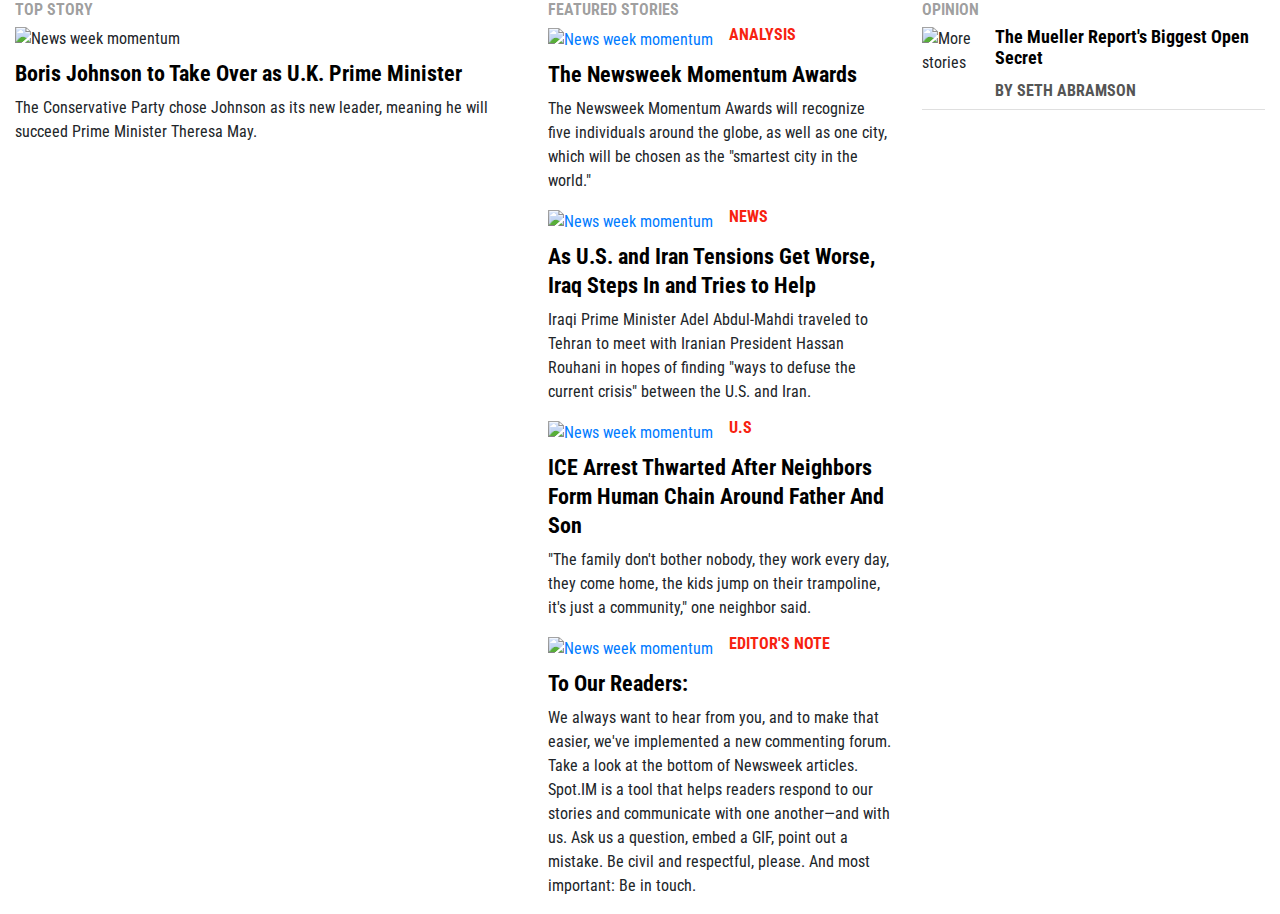
==== index.html @ 61f43cdb "Add featured story styling" ====
<!DOCTYPE html>
<html lang="en">

  <head>
    <meta charset="UTF-8">
    <meta name="viewport" content="width=device-width, initial-scale=1.0">
    <meta http-equiv="X-UA-Compatible" content="ie=edge">
    <link rel="stylesheet" href="https://stackpath.bootstrapcdn.com/bootstrap/4.3.1/css/bootstrap.min.css"
      integrity="sha384-ggOyR0iXCbMQv3Xipma34MD+dH/1fQ784/j6cY/iJTQUOhcWr7x9JvoRxT2MZw1T" crossorigin="anonymous">
    <link rel="stylesheet" href="https://use.fontawesome.com/releases/v5.9.0/css/all.css"
      integrity="sha384-i1LQnF23gykqWXg6jxC2ZbCbUMxyw5gLZY6UiUS98LYV5unm8GWmfkIS6jqJfb4E" crossorigin="anonymous" />
    <link href="https://fonts.googleapis.com/css?family=Roboto+Condensed:300,400,700&display=swap" rel="stylesheet">
    <link rel="stylesheet" href="assets/css/style.css">
    <title>Newsweek - News, Analysis, program</title>
  </head>

  <body>
    <!-- NAVIGATION -->
    <!-- MAIN SECTION -->
    <main class="container-fluid">
      <!-- ARTICLES SECTION -->

      <div class="row">

        <!-- FEATURED STORY -->
        <div class="col-12 col-md-5 col-lg order-1">

          <h5 class="h6 make-uppercase font-weight-bold">Featured Stories</h5>

          <div class="card border-0 my-2">
            <a class="overlay-relative" href="#"><img
                src="https://d.newsweek.com/en/full/1511786/newsweek-momentum-awards-2019.png?w=767&h=512&q=90&f=45bc5e299016e2eb7ecdeb46b05db197"
                class="card-img-top rounded-0" alt="News week momentum">
              <span class="overlay-text">ANALYSIS</span></a>
            <div class="card-body p-0 my-2">
              <h3 class="card-title mb-2"><a href="#">The Newsweek Momentum Awards</a></h3>
              <p class="card-text card-text-custom">The Newsweek Momentum Awards will recognize five individuals
                around
                the globe, as
                well as one city, which will be chosen as the "smartest city in the world."</p>
            </div>
          </div>

          <div class="card border-0 my-2">
            <a class="overlay-relative" href="#"><img
                src="https://d.newsweek.com/en/full/1514085/carrie-lam-hong-kong-china-taiwan.jpg?w=767&h=512&q=90&f=3a4124af370252948785bbf7e90e0009"
                class="card-img-top rounded-0" alt="News week momentum">
              <span class="overlay-text">NEWS</span></a>
            <div class="card-body p-0 my-2">
              <h3 class="card-title mb-2"><a href="#">As U.S. and Iran Tensions Get Worse, Iraq Steps In and Tries
                  to
                  Help</a></h3>
              <p class="card-text card-text-custom">Iraqi Prime Minister Adel Abdul-Mahdi traveled to Tehran to meet
                with Iranian
                President Hassan Rouhani in hopes of finding "ways to defuse the current crisis" between the U.S.
                and
                Iran.</p>
            </div>
          </div>

          <div class="card border-0 my-2">
            <a class="overlay-relative" href="#"><img
                src="https://d.newsweek.com/en/full/1514058/ice.jpg?w=767&h=512&q=90&f=9731f2a81ea8b26ccc6675bc48ab876c"
                class="card-img-top rounded-0" alt="News week momentum">
              <span class="overlay-text">U.S</span></a>
            <div class="card-body p-0 my-2">
              <h3 class="card-title mb-2"><a href="#">ICE Arrest Thwarted After Neighbors Form Human Chain Around
                  Father And Son</a></h3>
              <p class="card-text card-text-custom">"The family don't bother nobody, they work every day, they come
                home, the kids jump
                on their trampoline, it's just a community," one neighbor said.</p>
            </div>
          </div>

          <div class="card border-0 my-2">
            <a class="overlay-relative" href="#"><img
                src="https://d.newsweek.com/en/full/1511669/spot-im-logo.png?w=767&h=512&q=90&f=b62155420f668b2e7d357abadb61a7be"
                class="card-img-top rounded-0" alt="News week momentum">
              <span class="overlay-text">EDITOR'S NOTE</span></a>
            <div class="card-body p-0 my-2">
              <h3 class="card-title mb-2"><a href="#">To Our Readers:</a></h3>
              <p class="card-text card-text-custom">We always want to hear from you, and to make that easier, we've
                implemented a new
                commenting forum. Take a look at the bottom of Newsweek articles. Spot.IM is a tool that helps
                readers respond to our stories and communicate with one another—and with us. Ask us a question,
                embed a GIF, point out a mistake. Be civil and respectful, please. And most important: Be in touch.
              </p>
            </div>
          </div>
        </div>

        <!-- TOP STORY -->
        <div class="col-12 col-md-7 col-lg-5 order-0">

          <h5 class="h6 make-uppercase font-weight-bold">Top Story</h5>

          <div class="card border-0 my-2">
            <img
              src="https://d.newsweek.com/en/full/1514068/boris-johnson-uk-pm-trump-friend.jpg?w=591&h=364&q=90&f=69544f385c921eec7352869920158999"
              class="card-img-top rounded-0" alt="News week momentum">
            <div class="card-body p-0 my-2">
              <h3 class="card-title mb-2 mb-2"><a href="#">Boris Johnson to Take Over as U.K. Prime Minister</a>
              </h3>
              <p class="card-text card-text-custom">The Conservative Party chose Johnson as its new leader, meaning
                he
                will succeed Prime
                Minister Theresa May.</p>
            </div>
          </div>
        </div>

        <!-- OPINION -->
        <div class="col-12 col-lg order-2">

          <section>

            <h5 class="h6 make-uppercase font-weight-bold">Opinion</h5>

            <div class="card border-left-0 border-right-0 border-top-0 rounded-0 pb-2 mb-2">
              <div class="row no-gutters">
                <div class="col-2">
                  <img
                    src="https://d.newsweek.com/en/full/109962/seth-abramson.png?w=63&h=63&f=8fd3c628b9cf33a25661461bc671603e"
                    class="card-img rounded-0" alt="More stories">
                </div>
                <div class="col-10">
                  <div class="card-body p-0 pl-sm-3">
                    <h4 class="card-title"><a class="card-link-custom" href="#">
                        The Mueller Report's Biggest Open Secret</a></h4>
                    <p class="card-text card-text-custom-bold">BY SETH ABRAMSON</p>
                  </div>
                </div>
              </div>
            </div>

          </section>

        </div>

      </div>

      <!-- MAGAZINE SECTION -->
      <!-- TODO: -->

      <!-- EDITORS SECTION -->
      <!-- <section class="px-lg-3">

        <div class="container-header pt-3">
          <span class="nw-icon"></span>
          <h2 class="h5 text-center font-weight-bold">EDITOR'S PICK</h2>
        </div>
        <hr>
        <div class="row">

          <div class="col-12 col-md-6 col-lg-3 card border-0 rounded-0 my-2">
            <a class="overlay-relative" href="#"><img
                src="https://d.newsweek.com/en/full/1512958/boris-johnson-new-york-city-us-citizen.jpg?w=767&h=512&f=61c45beb8ba2afb72253f2a95fa5696b"
                class="card-img-top rounded-0" alt="News week momentum">
              <span class="overlay-text">WORLD</span></a>
            <div class="card-body p-0 my-2">
              <h3 class="card-title mb-2"><a href="#">Britain's New Prime Minister Was a U.S. Citizen for Half a
                  Century</a></h3>
              <p class="text-muted">Boris Johnson, the Conservative Party leader and new U.K. prime minister,
                renounced his American citizenship after a dispute with the IRS.</p>
            </div>
          </div>

          <div class="col-12 col-md-6 col-lg-3 card border-0 rounded-0 my-2">
            <a class="overlay-relative" href="#"><img
                src="https://d.newsweek.com/en/full/1514114/barack-obama-joe-biden-2020-endorsement.jpg?w=767&h=512&f=723699ffc95218486b576df95f30b804"
                class="card-img-top rounded-0" alt="News week momentum">
              <span class="overlay-text">U.S</span></a>
            <div class="card-body p-0 my-2">
              <h3 class="card-title mb-2"><a href="#">Biden on Obama's Silence in 2020 Race: 'I Want to Win This Fair
                  and Square'</a></h3>
              <p class="text-muted">"I would rather him not get engaged," former Vice President Joe Biden told The New
                York Times.</p>
            </div>
          </div>

          <div class="col-12 col-md-6 col-lg-3 card border-0 rounded-0 my-2">
            <a class="overlay-relative" href="#"><img
                src="https://d.newsweek.com/en/full/1514055/us-cuba-embassy.jpg?w=767&h=512&f=ad326a2e75547a00d5f3e3b0c7ff766e"
                class=" card-img-top rounded-0" alt="News week momentum">
              <span class="overlay-text">HEALTH</span></a>
            <div class="card-body p-0 my-2">
              <h3 class="card-title mb-2"><a href="#">Alleged Cuba Audio Attack: Exposed U.S. Staff Had Brain Matter
                  Alterations, Study Finds</a></h3>
              <p class="text-muted">"These findings may represent something not seen before," one of the study's authors
                said in a statement.</p>
            </div>
          </div>

          <div class="col-12 col-md-6 col-lg-3 card border-0 rounded-0 my-2">
            <a class="overlay-relative" href="#"><img
                src="https://d.newsweek.com/en/full/1513874/special-counsel-robert-mueller-russia-press-conference.jpg?w=767&h=512&f=71830276cb6f01a71c0912e30f2f2e08"
                class="card-img-top rounded-0" alt="News week momentum">
              <span class="overlay-text">U.S</span></a>
            <div class="card-body p-0 my-2">
              <h3 class="card-title mb-2"><a href="#">'I Can't Emote': Archives Hint at Robert Mueller's Testimony This
                  Week</a></h3>
              <p class="text-muted">Robert Mueller will testify in back-to-back hearings on Wednesday about his two-year
                investigation into Russian interference in the 2016 election.</p>
            </div>
          </div>


        </div>

        <div class="row">

          <div class="col-12 col-md-6 col-lg-3 card border-0 rounded-0 my-2">
            <a class="overlay-relative" href="#"><img
                src="https://d.newsweek.com/en/full/338271/06-05-green-09.jpg?w=767&h=512&f=793ec33de309e5a20d341f80fe93b1e8"
                class="card-img-top rounded-0" alt="News week momentum">
              <span class="overlay-text">BUSINESS</span></a>
            <div class="card-body p-0 my-2">
              <h3 class="card-title mb-2"><a href="#">Nearly Half of Fortune 500 Companies Founded by Immigrant
                  Families: Study</a></h3>
              <p class="text-muted">A recent American economy study found that immigrants and the children of immigrants
                founded 45 percent of U.S. Fortune 500 companies, amassing $6.1 trillion in annual revenue last year.
              </p>
            </div>
          </div>

          <div class="col-12 col-md-6 col-lg-3 card border-0 rounded-0 my-2">
            <a class="overlay-relative" href="#"><img
                src="https://d.newsweek.com/en/full/1513995/alexandria-ocasio-cortez.jpg?w=767&h=512&f=aff512e49ea6fd0b89066d8bbfcc2f3b"
                class="card-img-top rounded-0" alt="News week momentum">
              <span class="overlay-text">POLITICS</span></a>
            <div class="card-body p-0 my-2">
              <h3 class="card-title mb-2"><a href="#">Police Officer Fired After Suggesting Ocasio-Cortez Should Be Shot
                </a></h3>
              <p class="text-muted">The Gretna Police Department on Monday announced that Charlie Rispoli and another
                officer, Angelo Varisco, who "liked" Rispoli's post, have both been fired.</p>
            </div>
          </div>

          <div class="col-12 col-md-6 col-lg-3 card border-0 rounded-0 my-2">
            <a class="overlay-relative" href="#"><img
                src="https://d.newsweek.com/en/full/1514020/donald-trump.jpg?w=767&h=512&f=b5b934dc1a9c3714d7dd8458f1ea8c7b"
                class=" card-img-top rounded-0" alt="News week momentum">
              <span class="overlay-text">POLITICS</span></a>
            <div class="card-body p-0 my-2">
              <h3 class="card-title mb-2"><a href="#">Nearly Three-Quarters of White Evangelicals Approve of Donald
                  Trump</a></h3>
              <p class="text-muted">The latest NPR/PBS NewsHour/Marist poll found that 73 percent of white evangelical
                Christians approve of the job Trump is doing as president, while only 23 percent disapprove.</p>
            </div>
          </div>

          <div class="col-12 col-md-6 col-lg-3 card border-0 rounded-0 my-2">
            <a class="overlay-relative" href="#"><img
                src="https://d.newsweek.com/en/full/1513452/9mm-pistol-fun-firearm-muzzle-stock.jpg?w=767&h=512&f=557619c7a6f067cf3aa92caae81ac833"
                class="card-img-top rounded-0" alt="News week momentum">
              <span class="overlay-text">TECH & SCIENCE</span></a>
            <div class="card-body p-0 my-2">
              <h3 class="card-title mb-2"><a href="#">States With More Gun Owners Have More Murders in the Home
                </a></h3>
              <p class="text-muted">More needs to be done to protect those at risk of domestic violence, a co-author of
                the study told Newsweek.</p>
            </div>
          </div>

        </div>

      </section> -->

      <!-- FEATURED SLIDESHOWS -->
      <!-- <section class="px-lg-3">

        <div class="container-header pt-3">
          <span class="nw-icon"></span>
          <h2 class="h5 text-center font-weight-bold">FEATURED SLIDESHOWS</h2>
        </div>
        <hr>
        <div class="row">

          <div class="col-12 col-md-4 card border-0 rounded-0 my-2">
            <a class="overlay-relative" href="#"><img
                src="https://d.newsweek.com/en/full/1514149/pierre-cardin.jpg?w=767&h=512&f=ed163fb3b3cd8f0950f44641678c935d"
                class="card-img-top rounded-0" alt="News week momentum">
              <span class="overlay-text--icon"></span></a>
            <div class="card-body p-0 my-2">
              <h3 class="card-title mb-2"><a href="#">Avant Garde King Pierre Cardin Takes Brooklyn by Storm</a></h3>
            </div>
          </div>

          <div class="col-12 col-md-4 card border-0 rounded-0 my-2">
            <a class="overlay-relative" href="#"><img
                src="https://d.newsweek.com/en/full/1511473/oscar-11.jpg?w=767&h=512&f=6ae891ac8c25390ea775acf83608e8c6"
                class="card-img-top rounded-0" alt="News week momentum">
              <span class="overlay-text--icon"></span></a>
            <div class="card-body p-0 my-2">
              <h3 class="card-title mb-2"><a href="#">The Revamped Oscar de la Renta Is All the Rage</a></h3>
            </div>
          </div>

          <div class="col-12 col-md-4 card border-0 rounded-0 my-2">
            <a class="overlay-relative" href="#"><img
                src="https://d.newsweek.com/en/full/1509498/lions-safari.jpg?w=767&h=512&l=0&t=0&f=55ee6bce8e8106701cf65268463dcab7"
                class="card-img-top rounded-0" alt="News week momentum">
              <span class="overlay-text--icon"></span></a>
            <div class="card-body p-0 my-2">
              <h3 class="card-title mb-2"><a href="#">How to Survive a Walking Safari in Africa</a></h3>
            </div>
          </div>

        </div>

        <div class="row">

          <div class="col-12 col-md-4 card border-0 rounded-0 my-2">
            <a class="overlay-relative" href="#"><img
                src="https://d.newsweek.com/en/full/1508579/papua-new-guinea-diving-5.jpg?w=767&h=512&f=048c5c7e40f6e51f2f47cd309dba9494"
                class="card-img-top rounded-0" alt="News week momentum">
              <span class="overlay-text--icon"></span></a>
            <div class="card-body p-0 my-2">
              <h3 class="card-title mb-2"><a href="#">Under the Sea: A Diving Bucket List</a></h3>
            </div>
          </div>

          <div class="col-12 col-md-4 card border-0 rounded-0 my-2">
            <a class="overlay-relative" href="#"><img
                src="https://d.newsweek.com/en/full/1506562/us-space-rocket-center.jpg?w=767&h=512&f=e1069d896130ae127101a42fa77ab51c"
                class="card-img-top rounded-0" alt="News week momentum">
              <span class="overlay-text--icon"></span></a>
            <div class="card-body p-0 my-2">
              <h3 class="card-title mb-2"><a href="#">One Giant Leap: 5 U.S. Destinations That Helped Put Man on the
                  Moon</a></h3>
            </div>
          </div>

          <div class="col-12 col-md-4 card border-0 rounded-0 my-2">
            <a class="overlay-relative" href="#"><img
                src="https://d.newsweek.com/en/full/1506127/screaming-queens-before-stonewall-comptons-cafeteria-riot.jpg?w=767&h=512&f=763c577329617a790e59aa3c5f430f25"
                class="card-img-top rounded-0" alt="News week momentum">
              <span class="overlay-text--icon"></span></a>
            <div class="card-body p-0 my-2">
              <h3 class="card-title mb-2"><a href="#">10 Queer Rebellions Before Stonewall</a></h3>
            </div>
          </div>

        </div>
        <hr>
      </section> -->

      <!-- SECTION US -->
      <!-- <section class="px-lg-3">
        <h2 class="section-header pt-3 h5 text-left font-weight-bold"><a href="#">U.S</a></h2>

        <div class="row">

          <div class="col-12 col-md-4 card border-0 rounded-0 my-2">
            <a class="overlay-relative" href="#"><img
                src="https://d.newsweek.com/en/full/1514257/bernie-sanders.jpg?w=767&h=512&f=ed6af8fef8df9ff20c748135ea7e20b4"
                class="card-img-top rounded-0" alt="News week momentum">
            </a>
            <div class="card-body p-0 my-2">
              <h3 class="card-title mb-2"><a href="#">Bernie Sanders Says Campaign Staff Now All Making More Than $15
                  Per Hour</a></h3>
            </div>
          </div>

          <div class="col-12 col-md-4 card border-0 rounded-0 my-2">
            <a class="overlay-relative" href="#"><img
                src="https://d.newsweek.com/en/full/1514250/trump-turning-point-usa-speech.jpg?w=767&h=512&f=b734085235a190b1eab7a9f4f91ef5dc"
                class="card-img-top rounded-0" alt="News week momentum">
            </a>
            <div class="card-body p-0 my-2">
              <h3 class="card-title mb-2"><a href="#">Trump, Turning Point USA Teens Imagine '100 Percent' Approval
                  Rating Polls</a></h3>
            </div>
          </div>

          <div class="col-12 col-md-4 card border-0 rounded-0 my-2">

            <div class="card border-left-0 border-right-0 border-top-0 border-bottom-1 rounded-0 pb-2 mb-2">
              <div class="row no-gutters">
                <div class="col-7 col-sm col-lg-4">
                  <a href="#"><img
                      src="https://d.newsweek.com/en/full/1514201/fbi-director-wray-hearing-domestic-terrorism.jpg?w=300&h=200&f=e24e7e6365c3da6c25f62602a32bcf71"
                      class="card-img rounded-0 pr-3 pr-sm-0" alt="More stories"></a>
                </div>
                <div class="col col-sm-8 col-lg-8 pl-sm-3">
                  <div class="card-body p-0">
                    <h4 class="card-title"><a class="card-link-custom" href="#">FBI Director: Majority of Domestic
                        Terrorism Motivated by White Supremacy</a>
                    </h4>
                  </div>
                </div>
              </div>
            </div>

            <div class="card border-left-0 border-right-0 border-top-0 border-bottom-1 rounded-0 pb-2 mb-2">
              <div class="row no-gutters">
                <div class="col-7 col-sm col-lg-4">
                  <a href="#"><img
                      src="https://d.newsweek.com/en/full/1514147/ivanka-trump-united-kingston-tweet.jpg?w=300&h=200&f=f3c9b8c2bdd7c18c8d81c73067e1c913"
                      class="card-img rounded-0 pr-3 pr-sm-0" alt="More stories"></a>
                </div>
                <div class="col col-sm-8 col-lg-8 pl-sm-3">
                  <div class="card-body p-0">
                    <h4 class="card-title"><a class="card-link-custom" href="#">Ivanka Trump Tweets 'United Kingston'
                        After Donald's 'Prince of Whales'</a>
                    </h4>
                  </div>
                </div>
              </div>
            </div>

            <div class="card border-left-0 border-right-0 border-top-0 border-bottom-0 rounded-0 pb-2 mb-2">
              <div class="row no-gutters">
                <div class="col-7 col-sm col-lg-4">
                  <a href="#"><img
                      src="https://d.newsweek.com/en/full/1514161/mark-walker-budget-deal-joker.jpg?w=300&h=200&f=3c1bd0b0fc865f146346a6e69c08f99c"
                      class="card-img rounded-0 pr-3 pr-sm-0" alt="More stories"></a>
                </div>
                <div class="col col-sm-8 col-lg-8 pl-sm-3">
                  <div class="card-body p-0">
                    <h4 class="card-title"><a class="card-link-custom" href="#">Republican Compares Trump Budget Deal to
                        Batman's Joker Burning Money</a>
                    </h4>
                  </div>
                </div>
              </div>
            </div>

          </div>

        </div>

        <hr>
      </section> -->

      <!-- SECTION WORLD -->
      <!-- <section class="px-lg-3">
        <h2 class="section-header pt-3 h5 text-left font-weight-bold"><a href="#">World</a></h2>

        <div class="row">

          <div class="col-12 col-md-4 card border-0 rounded-0 my-2">
            <a class="overlay-relative" href="#"><img
                src="https://d.newsweek.com/en/full/1514253/russia-air-force-a50-plane.jpg?w=767&h=512&f=13a9fa535e72f43c153e36055636505f"
                class="card-img-top rounded-0" alt="News week momentum">
            </a>
            <div class="card-body p-0 my-2">
              <h3 class="card-title mb-2"><a href="#">Russia May Be Testing U.S. Military's World Order with Air Fight
                  Over Asia</a></h3>
            </div>
          </div>

          <div class="col-12 col-md-4 card border-0 rounded-0 my-2">
            <a class="overlay-relative" href="#"><img
                src="https://d.newsweek.com/en/full/1513558/fe-hacking-11-1158724169.jpg?w=767&h=512&f=ef02948c0c8a2a68a6a2827094041e5b"
                class="card-img-top rounded-0" alt="News week momentum">
            </a>
            <div class="card-body p-0 my-2">
              <h3 class="card-title mb-2"><a href="#">Russia Is Using Cold War Strategy to Influence 2020 Election—Will
                  It Work?</a></h3>
            </div>
          </div>

          <div class="col-12 col-md-4 card border-0 rounded-0 my-2">

            <div class="card border-left-0 border-right-0 border-top-0 border-bottom-1 rounded-0 pb-2 mb-2">
              <div class="row no-gutters">
                <div class="col-7 col-sm col-lg-4">
                  <a href="#"><img
                      src="https://d.newsweek.com/en/full/1514241/emanuela-orlandi-sign.jpg?w=300&h=200&l=0&t=0&f=245c71b3d7374f9879fad18cdeca523a"
                      class="card-img rounded-0 pr-3 pr-sm-0" alt="More stories"></a>
                </div>
                <div class="col col-sm-8 col-lg-8 pl-sm-3">
                  <div class="card-body p-0">
                    <h4 class="card-title"><a class="card-link-custom" href="#">Who Is Emanuela Orlandi? What Vatican
                        City Unearthed Bones Mean</a>
                    </h4>
                  </div>
                </div>
              </div>
            </div>

            <div class="card border-left-0 border-right-0 border-top-0 border-bottom-1 rounded-0 pb-2 mb-2">
              <div class="row no-gutters">
                <div class="col-7 col-sm col-lg-4">
                  <a href="#"><img
                      src="https://d.newsweek.com/en/full/1513413/russia-lgbtq-protest.jpg?w=300&h=200&f=4fa3bf9038c98bdfc3b2e89762984b52"
                      class="card-img rounded-0 pr-3 pr-sm-0" alt="More stories"></a>
                </div>
                <div class="col col-sm-8 col-lg-8 pl-sm-3">
                  <div class="card-body p-0">
                    <h4 class="card-title"><a class="card-link-custom" href="#">Russian Lgbt Activist Found Stabbed and
                        Strangled After Receiving Threats</a>
                    </h4>
                  </div>
                </div>
              </div>
            </div>

            <div class="card border-left-0 border-right-0 border-top-0 border-bottom-0 rounded-0 pb-2 mb-2">
              <div class="row no-gutters">
                <div class="col-7 col-sm col-lg-4">
                  <a href="#"><img
                      src="https://d.newsweek.com/en/full/1514209/trump-johnson.jpg?w=300&h=200&f=c6a4839b6dd72cb5664a7c0af517bebf"
                      class="card-img rounded-0 pr-3 pr-sm-0" alt="More stories"></a>
                </div>
                <div class="col col-sm-8 col-lg-8 pl-sm-3">
                  <div class="card-body p-0">
                    <h4 class="card-title"><a class="card-link-custom" href="#">'Dear UK' Trends as Americans Sympathize
                        With Election of Boris Johnson</a>
                    </h4>
                  </div>
                </div>
              </div>
            </div>

          </div>

        </div>

        <hr>
      </section> -->

      <!-- SECTION BUSINESS -->
      <!-- <section class="px-lg-3">
        <h2 class="section-header pt-3 h5 text-left font-weight-bold"><a href="#">Business</a></h2>

        <div class="row">

          <div class="col-12 col-md-4 card border-0 rounded-0 my-2">
            <a class="overlay-relative" href="#"><img
                src="https://d.newsweek.com/en/full/1512543/tim-hortons.jpg?w=767&h=512&f=79581cbecca9d0b6c42db271ffa5c126"
                class="card-img-top rounded-0" alt="News week momentum">
            </a>
            <div class="card-body p-0 my-2">
              <h3 class="card-title mb-2"><a href="#">3-Year-Old Dies After Falling into Grease Trap at Tim Hortons
                  Restaurant</a></h3>
            </div>
          </div>

          <div class="col-12 col-md-4 card border-0 rounded-0 my-2">
            <a class="overlay-relative" href="#"><img
                src="https://d.newsweek.com/en/full/1512366/escobar-flamethrower.jpg?w=767&h=512&f=cff8bf84cdd40b65fdbc0b6fe108220c"
                class="card-img-top rounded-0" alt="News week momentum">
            </a>
            <div class="card-body p-0 my-2">
              <h3 class="card-title mb-2"><a href="#">Pablo Escobar's Brother Says Elon Musk Stole His Idea for a
                  Flamethrower</a></h3>
            </div>
          </div>

          <div class="col-12 col-md-4 card border-0 rounded-0 my-2">

            <div class="card border-left-0 border-right-0 border-top-0 border-bottom-1 rounded-0 pb-2 mb-2">
              <div class="row no-gutters">
                <div class="col-7 col-sm col-lg-4">
                  <a href="#"><img
                      src="https://d.newsweek.com/en/full/988652/gettyimages-467429852.jpg?w=300&h=200&f=d426fe69b42b42c8ec25b2dfd5412a14"
                      class="card-img rounded-0 pr-3 pr-sm-0" alt="More stories"></a>
                </div>
                <div class="col col-sm-8 col-lg-8 pl-sm-3">
                  <div class="card-body p-0">
                    <h4 class="card-title"><a class="card-link-custom" href="#">How to (Re)Make Money So It Works for
                        Us, Not the Other Way Around</a>
                    </h4>
                  </div>
                </div>
              </div>
            </div>

            <div class="card border-left-0 border-right-0 border-top-0 border-bottom-1 rounded-0 pb-2 mb-2">
              <div class="row no-gutters">
                <div class="col-7 col-sm col-lg-4">
                  <a href="#"><img
                      src="https://d.newsweek.com/en/full/1512085/libra.jpg?w=300&h=200&f=dc0dc0b4e02f3ae7c6926039074d1724"
                      class="card-img rounded-0 pr-3 pr-sm-0" alt="More stories"></a>
                </div>
                <div class="col col-sm-8 col-lg-8 pl-sm-3">
                  <div class="card-body p-0">
                    <h4 class="card-title"><a class="card-link-custom" href="#">New Bill Could See Facebook Fined $1
                        Million Per Day Over Calibra</a>
                    </h4>
                  </div>
                </div>
              </div>
            </div>

            <div class="card border-left-0 border-right-0 border-top-0 border-bottom-0 rounded-0 pb-2 mb-2">
              <div class="row no-gutters">
                <div class="col-7 col-sm col-lg-4">
                  <a href="#"><img
                      src="https://d.newsweek.com/en/full/1510546/this-couple-quit-their-jobs-bought-two-acres-retired-their-30s.jpg?w=300&h=200&f=09be601cf9f079f7462215caa471334d"
                      class="card-img rounded-0 pr-3 pr-sm-0" alt="More stories"></a>
                </div>
                <div class="col col-sm-8 col-lg-8 pl-sm-3">
                  <div class="card-body p-0">
                    <h4 class="card-title"><a class="card-link-custom" href="#">This Couple Quit Their Jobs, Bought Two
                        Acres and Retired—In Their 30s</a>
                    </h4>
                  </div>
                </div>
              </div>
            </div>

          </div>

        </div>

        <hr>
      </section> -->

      <!-- SECTION TECH -->
      <!-- <section class="px-lg-3">
        <h2 class="section-header pt-3 h5 text-left font-weight-bold"><a href="#">Tech & Science</a></h2>

        <div class="row">

          <div class="col-12 col-md-4 card border-0 rounded-0 my-2">
            <a class="overlay-relative" href="#"><img
                src="https://d.newsweek.com/en/full/1514187/pictish-man-royal.jpg?w=767&h=512&f=505c24a794e5d2c74c8fad7c16a6b715"
                class="card-img-top rounded-0" alt="News week momentum">
            </a>
            <div class="card-body p-0 my-2">
              <h3 class="card-title mb-2"><a href="#">Ancient Man Found 1,400 Years After 'Brutal' Death May Have
                  Been'Royal
                </a></h3>
            </div>
          </div>

          <div class="col-12 col-md-4 card border-0 rounded-0 my-2">
            <a class="overlay-relative" href="#"><img
                src="https://d.newsweek.com/en/full/1514148/bluntnose-sixgill.jpg?w=767&h=512&f=01a81e76b7688a7a7c8875b0a324a6ed"
                class="card-img-top rounded-0" alt="News week momentum">
            </a>
            <div class="card-body p-0 my-2">
              <h3 class="card-title mb-2"><a href="#">Ancient, Deep-Sea Shark Up to 20 Feet Long Filmed by Florida
                  Scientists</a></h3>
            </div>
          </div>

          <div class="col-12 col-md-4 card border-0 rounded-0 my-2">

            <div class="card border-left-0 border-right-0 border-top-0 border-bottom-1 rounded-0 pb-2 mb-2">
              <div class="row no-gutters">
                <div class="col-7 col-sm col-lg-4">
                  <a href="#"><img
                      src="https://d.newsweek.com/en/full/1514134/ancient-egypt-jewelry.png?w=300&h=200&f=6682b1b49e3bd8a1bf8c3706375bd156"
                      class="card-img rounded-0 pr-3 pr-sm-0" alt="More stories"></a>
                </div>
                <div class="col col-sm-8 col-lg-8 pl-sm-3">
                  <div class="card-body p-0">
                    <h4 class="card-title"><a class="card-link-custom" href="#">Ancient Egypt: Underwater Archaeologists
                        Find Temple Ruins in Sunken City</a>
                    </h4>
                  </div>
                </div>
              </div>
            </div>

            <div class="card border-left-0 border-right-0 border-top-0 border-bottom-1 rounded-0 pb-2 mb-2">
              <div class="row no-gutters">
                <div class="col-7 col-sm col-lg-4">
                  <a href="#"><img
                      src="https://d.newsweek.com/en/full/1513497/wildlife-nature-roe-deer-stock-getty.jpg?w=300&h=200&f=9f222e346299905420300c6c758b5023"
                      class="card-img rounded-0 pr-3 pr-sm-0" alt="More stories"></a>
                </div>
                <div class="col col-sm-8 col-lg-8 pl-sm-3">
                  <div class="card-body p-0">
                    <h4 class="card-title"><a class="card-link-custom" href="#">Climate Change Puts Deer, Sparrows at
                        'Substantial Extinction Risk'</a>
                    </h4>
                  </div>
                </div>
              </div>
            </div>

            <div class="card border-left-0 border-right-0 border-top-0 border-bottom-0 rounded-0 pb-2 mb-2">
              <div class="row no-gutters">
                <div class="col-7 col-sm col-lg-4">
                  <a href="#"><img
                      src="https://d.newsweek.com/en/full/1514137/okjokull-glacier.gif?w=300&h=200&f=b1f90852e2c196f9aefb12075b8e7add"
                      class="card-img rounded-0 pr-3 pr-sm-0" alt="More stories"></a>
                </div>
                <div class="col col-sm-8 col-lg-8 pl-sm-3">
                  <div class="card-body p-0">
                    <h4 class="card-title"><a class="card-link-custom" href="#">
                        Iceland to Hold a Memorial for Its First Glacier Lost to Climate Change</a>
                    </h4>
                  </div>
                </div>
              </div>
            </div>

          </div>

        </div>

        <hr>
      </section> -->

      <!-- SECTION CULTURE -->
      <!-- <section class="px-lg-3">
        <h2 class="section-header pt-3 h5 text-left font-weight-bold"><a href="#">Culture</a></h2>

        <div class="row">

          <div class="col-12 col-md-4 card border-0 rounded-0 my-2">
            <a class="overlay-relative" href="#"><img
                src="https://d.newsweek.com/en/full/1514276/broad-art-museum.jpg?w=767&h=512&f=fce7e7860f25a4542e9affe9ff36f11c"
                class="card-img-top rounded-0" alt="News week momentum">
            </a>
            <div class="card-body p-0 my-2">
              <h3 class="card-title mb-2"><a href="#">6 Best Art Museums in Los Angeles</a></h3>
            </div>
          </div>

          <div class="col-12 col-md-4 card border-0 rounded-0 my-2">
            <a class="overlay-relative" href="#"><img
                src="https://d.newsweek.com/en/full/1514243/angry-teresa-giudice-teases-rhonj-season-10-drama.png?w=767&h=512&f=8ea41fe8cfaa7cbcecb7dc4ac928a144"
                class="card-img-top rounded-0" alt="News week momentum">
            </a>
            <div class="card-body p-0 my-2">
              <h3 class="card-title mb-2"><a href="#">'Angry' Teresa Giudice Teases 'RHONJ' Season 10 Drama</a></h3>
            </div>
          </div>

          <div class="col-12 col-md-4 card border-0 rounded-0 my-2">

            <div class="card border-left-0 border-right-0 border-top-0 border-bottom-1 rounded-0 pb-2 mb-2">
              <div class="row no-gutters">
                <div class="col-7 col-sm col-lg-4">
                  <a href="#"><img
                      src="https://d.newsweek.com/en/full/1514260/img.png?w=300&h=200&f=859f8771eec8d51a70842a2a15f1e3a3"
                      class="card-img rounded-0 pr-3 pr-sm-0" alt="More stories"></a>
                </div>
                <div class="col col-sm-8 col-lg-8 pl-sm-3">
                  <div class="card-body p-0">
                    <h4 class="card-title"><a class="card-link-custom" href="#">9 Best Bars in Berlin</a>
                    </h4>
                  </div>
                </div>
              </div>
            </div>

            <div class="card border-left-0 border-right-0 border-top-0 border-bottom-1 rounded-0 pb-2 mb-2">
              <div class="row no-gutters">
                <div class="col-7 col-sm col-lg-4">
                  <a href="#"><img
                      src="https://d.newsweek.com/en/full/1514247/miz-mrs-season-1-return.jpg?w=300&h=200&f=90061ab53c64d4445c63668a826d9ddc"
                      class="card-img rounded-0 pr-3 pr-sm-0" alt="More stories"></a>
                </div>
                <div class="col col-sm-8 col-lg-8 pl-sm-3">
                  <div class="card-body p-0">
                    <h4 class="card-title"><a class="card-link-custom" href="#">Miz and Maryse Talks 'Miz and Mrs'
                        Return</a>
                    </h4>
                  </div>
                </div>
              </div>
            </div>

            <div class="card border-left-0 border-right-0 border-top-0 border-bottom-0 rounded-0 pb-2 mb-2">
              <div class="row no-gutters">
                <div class="col-7 col-sm col-lg-4">
                  <a href="#"><img
                      src="https://d.newsweek.com/en/full/1500596/luke-p-hannah-bachelorette.jpg?w=300&h=200&f=f6d5ee80c1f534b317de3f1d22f34f84"
                      class="card-img rounded-0 pr-3 pr-sm-0" alt="More stories"></a>
                </div>
                <div class="col col-sm-8 col-lg-8 pl-sm-3">
                  <div class="card-body p-0">
                    <h4 class="card-title"><a class="card-link-custom" href="#">
                        Will Luke P. Be On 'Bachelor In Paradise?</a>
                    </h4>
                  </div>
                </div>
              </div>
            </div>

          </div>

        </div>

        <hr>
      </section> -->

      <!-- SECTION SPORTS -->
      <!-- <section class="px-lg-3">
        <h2 class="section-header pt-3 h5 text-left font-weight-bold"><a href="#">Sports</a></h2>

        <div class="row">

          <div class="col-12 col-md-4 card border-0 rounded-0 my-2">
            <a class="overlay-relative" href="#"><img
                src="https://d.newsweek.com/en/full/1514145/manchester-united-paul-pogba.jpg?w=767&h=512&f=e8d7c891c475211eaad14d3859d54443"
                class="card-img-top rounded-0" alt="News week momentum">
            </a>
            <div class="card-body p-0 my-2">
              <h3 class="card-title mb-2"><a href="#">Real Madrid Must Sell Gareth Bale to Launch Bid for Paul Pogba</a>
              </h3>
            </div>
          </div>

          <div class="col-12 col-md-4 card border-0 rounded-0 my-2">
            <a class="overlay-relative" href="#"><img
                src="https://d.newsweek.com/en/full/1514061/gareth-bale-real-madrid.jpg?w=767&h=512&f=188fdd9a545355bac596e599a357bad1"
                class="card-img-top rounded-0" alt="News week momentum">
            </a>
            <div class="card-body p-0 my-2">
              <h3 class="card-title mb-2"><a href="#">Premier League: Arsenal Close on Real Starlet; Spurs Mulling Bale
                  Offer?
                </a></h3>
            </div>
          </div>

          <div class="col-12 col-md-4 card border-0 rounded-0 my-2">

            <div class="card border-left-0 border-right-0 border-top-0 border-bottom-1 rounded-0 pb-2 mb-2">
              <div class="row no-gutters">
                <div class="col-7 col-sm col-lg-4">
                  <a href="#"><img
                      src="https://d.newsweek.com/en/full/1513818/arsenal.jpg?w=300&h=200&f=1528dbc568c3a10aced9b7c6f9cb9f9c"
                      class="card-img rounded-0 pr-3 pr-sm-0" alt="More stories"></a>
                </div>
                <div class="col col-sm-8 col-lg-8 pl-sm-3">
                  <div class="card-body p-0">
                    <h4 class="card-title"><a class="card-link-custom" href="#">Real Madrid vs. Arsenal: Where to Watch,
                        Live Stream, Team News and Odds</a>
                    </h4>
                  </div>
                </div>
              </div>
            </div>

            <div class="card border-left-0 border-right-0 border-top-0 border-bottom-1 rounded-0 pb-2 mb-2">
              <div class="row no-gutters">
                <div class="col-7 col-sm col-lg-4">
                  <a href="#"><img
                      src="https://d.newsweek.com/en/full/1513883/boca-juniors-copa-libertadores.jpg?w=300&h=200&l=0&t=0&f=6adc2b6ce62982ff337741c7757a6af4"
                      class="card-img rounded-0 pr-3 pr-sm-0" alt="More stories"></a>
                </div>
                <div class="col col-sm-8 col-lg-8 pl-sm-3">
                  <div class="card-body p-0">
                    <h4 class="card-title"><a class="card-link-custom" href="#">Copa Libertadores: Where to Watch Round
                        of 16, Live Stream, Schedule, Odds</a>
                    </h4>
                  </div>
                </div>
              </div>
            </div>

            <div class="card border-left-0 border-right-0 border-top-0 border-bottom-0 rounded-0 pb-2 mb-2">
              <div class="row no-gutters">
                <div class="col-7 col-sm col-lg-4">
                  <a href="#"><img
                      src="https://d.newsweek.com/en/full/1514026/bray-wyatt-fiend-attacks-mick-foley.jpg?w=300&h=200&f=e140f88e7ecdea50e052117110ad4304"
                      class="card-img rounded-0 pr-3 pr-sm-0" alt="More stories"></a>
                </div>
                <div class="col col-sm-8 col-lg-8 pl-sm-3">
                  <div class="card-body p-0">
                    <h4 class="card-title"><a class="card-link-custom" href="#">
                        Bray Wyatt Attacks Mick Foley at RAW Reunion</a>
                    </h4>
                  </div>
                </div>
              </div>
            </div>

          </div>

        </div>

        <hr>
      </section> -->

      <!-- SUBSCRIBE SECTION -->
      <!-- <section class="px-lg-3">

        <div class="row py-3">

          <div class="col-12 col-lg-8">
            <div class="h-100">
              <h2 class="section-header h6 text-left font-weight-bold">SUBSCRIBE</h2>
              <div class="card rounded-0 px-0 bg-light border-0">
                <div class="row no-gutters">
                  <div class="col-12 col-md-3 pt-5 pt-md-0 text-center img-thumb-height">
                    <img
                      src="https://d.newsweek.com/en/full/1512696/july-26-2019-cover.jpg?w=170&q=95&f=62e741a78533834d86c15249d07b772a"
                      class="img-fluid card-img-nv m-0" alt="Image">
                  </div>
                  <div
                    class="col-12 col-md-9 p-5 p-md-0 card-block px-2 d-flex flex-column justify-content-center align-items-center align-items-md-start text-center text-md-left px-md-4">
                    <h4 class="card-title h4 font-weight-bold">In-depth Stories You Don't See Elsewhere About Topics
                      You
                      Want to Read!
                    </h4>
                    <p class="text-muted font-weight-light">All Access + Weekly Delivery.
                      Choose A Membership That's Perfect for You!</p>
                    <a href="#"
                      class="btn btn-danger btn-nw-custom color-white font-weight-bold rounded-0 text-uppercase">SUBSSCRIBE
                      ></a>
                  </div>

                </div>

              </div>
            </div>
          </div>

          <div class="col-12 col-lg-4 mt-4 mt-md-0">
            <div class="h-100">
              <h2 class="section-header h6 text-left font-weight-bold">NEWSLETTER</h2>
              <div class="card rounded-0 px-0 text-center">
                <div class="row no-gutters">
                  <div class="col-4 col-sm-5 col-md-4 col-lg-6">
                    <img src="https://g.newsweek.com/themes/newsweek/images/subscribe-img2.gif"
                      class="img-fluid card-img-nv m-0" alt="Image">
                  </div>
                  <div
                    class="col-8 col-sm-7 col-md-8 col-lg-6 p-3 d-flex flex-column justify-content-center align-items-md-start text-center text-md-left px-md-4">
                    <div class="card-block px-2">
                      <h4 class="card-title h4 font-weight-bold">Daily Briefing
                      </h4>
                      <p class="text-muted font-weight-light">Take back your inbox. Sign up for our newsletter and start
                        making sense of the world around you</p>
                      <a href="#"
                        class="btn btn-danger btn-nw-custom color-white font-weight-bold rounded-0 text-uppercase">SIGN
                        UP
                        ></a>
                    </div>
                  </div>
                </div>

              </div>
            </div>
          </div>

        </div>
        <hr>

      </section> -->

      <!-- FOOTER SECTION -->
      <!-- <footer class="container-fluid pb-5">

        <div class="footer__header d-flex flex-column ml-0 flex-md-row justify-content-md-between">
          <div class="logo d-flex flex-column flex-md-row">
            <img src="https://magdogs.com/wp-content/uploads/2017/08/NewsweekLogo_Red-1024x214.png" alt="Logo">
            <p class="text-muted pl-3 pl-md-0 small align-self-md-end">© 2019 NEWSWEEK</p>
          </div>
          <nav class="nav align-self-md-end">
            <a class="nav-link text-muted p-0 ml-3 h4" href="#"><i class="fab fa-facebook-f"></i></a>
            <a class="nav-link text-muted p-0 ml-3 h4" href="#"><i class="fab fa-twitter"></i></a>
            <a class="nav-link text-muted p-0 ml-3 h4" href="#"><i class="fab fa-instagram"></i></a>
            <a class="nav-link text-muted p-0 ml-3 h4" href="#"><i class="fab fa-linkedin"></i></a>
          </nav>
        </div>

        <hr>

        <div class="d-md-flex">
          <nav class="nav pr-md-8">
            <a class="nav-link text-muted p-1 p-md-0 mx-1 my-md-0" href="#">About Us</a>
            <a class="nav-link text-muted p-1 p-md-0 mx-1 my-md-0" href="#">Corrections</a>
            <a class="nav-link text-muted p-1 p-md-0 mx-1 my-md-0" href="#">Contact Us</a>
            <a class="nav-link text-muted p-1 p-md-0 mx-1 my-md-0" href="#">Editorial Guidelines</a>
            <a class="nav-link text-muted p-1 p-md-0 mx-1 my-md-0" href="#">Advertise</a>
            <a class="nav-link text-muted p-1 p-md-0 mx-1 my-md-0" href="#">Copyright</a>
            <a class="nav-link text-muted p-1 p-md-0 mx-1 my-md-0" href="#">Terms & Conditions</a>
            <a class="nav-link text-muted p-1 p-md-0 mx-1 my-md-0" href="#">Privacy Policy</a>
            <a class="nav-link text-muted p-1 p-md-0 mx-1 my-md-0" href="#">Cookie Policy</a>
            <a class="nav-link text-muted p-1 p-md-0 mx-1 my-md-0" href="#">Terms of Sale</a>
            <a class="nav-link text-muted p-1 p-md-0 mx-1 my-md-0" href="#">Archive</a>
            <a class="nav-link text-muted p-1 p-md-0 mx-1 my-md-0" href="#">Announcements</a>
            <a class="nav-link text-muted p-1 p-md-0 mx-1 my-md-0" href="#">Consent preferences</a>
          </nav>

          <nav class="nav mt-2 pl-1 mt-md-0">
            <p class="font-weight-bold text-muted pt-1 pt-md-0">Editions:</p>
            <a class="nav-link text-muted p-1 p-md-0 mx-1" href="#">U.S. Edition</a>
            <a class="nav-link text-muted p-1 p-md-0 mx-1" href="#">日本</a>
            <a class="nav-link text-muted p-1 p-md-0 mx-1" href="#">한국</a>
            <a class="nav-link text-muted p-1 p-md-0 mx-1" href="#">Pakistan</a>
            <a class="nav-link text-muted p-1 p-md-0 mx-1" href="#">Polska</a>
            <a class="nav-link text-muted p-1 p-md-0 mx-1" href="#">România</a>
          </nav>
        </div>



      </footer> -->

    </main>

    <script src="https://code.jquery.com/jquery-3.3.1.slim.min.js"
      integrity="sha384-q8i/X+965DzO0rT7abK41JStQIAqVgRVzpbzo5smXKp4YfRvH+8abtTE1Pi6jizo"
      crossorigin="anonymous"></script>
    <script src="https://cdnjs.cloudflare.com/ajax/libs/popper.js/1.14.7/umd/popper.min.js"
      integrity="sha384-UO2eT0CpHqdSJQ6hJty5KVphtPhzWj9WO1clHTMGa3JDZwrnQq4sF86dIHNDz0W1"
      crossorigin="anonymous"></script>
    <script src="https://stackpath.bootstrapcdn.com/bootstrap/4.3.1/js/bootstrap.min.js"
      integrity="sha384-JjSmVgyd0p3pXB1rRibZUAYoIIy6OrQ6VrjIEaFf/nJGzIxFDsf4x0xIM+B07jRM"
      crossorigin="anonymous"></script>
  </body>

</html>
---- assets/css/style.css ----
body {
  max-width: 1310px;
  font-family: 'Roboto Condensed', Arial,Helvetica,sans-serif;
  background-color: #f4f5f6;
  margin: 0 auto;
} 

main,
footer {
  background-color: white;
}

h3 {
  font-size: 1.4rem;
  font-weight: bold;
  line-height: 1.3
}

h3 > a,
h3 > a:link,
h3 > a:visited,
h4 > a,
h4 > a:link,
h4 > a:visited  {
  color: black;
}

h3 > a:hover,
h3 > a:active,
h4 > a:hover,
h4 > a:active {
  text-decoration: none;
  border-bottom: 2px solid #f72210
}

.card-link-custom:hover,
.card-link-custom:active {
  color: #f72210;
  border: none
}

h4 {
  font-size: 1.1rem;
  font-weight: bold;
  line-height: 1.2
}

.card-text-custom-bold {
  color: #555;
  font-weight: 700;
  line-height: 1.2;
}

.make-uppercase {
  text-transform: uppercase;
  color: rgba(3,3,3,.4)
}

html {
  font-size: 1rem;
}

/* MAGAZINES SECTION */

/* container header */
.container-header {
  display: flex;
  justify-content: center;
}

.container-header > * {
  align-self: center;
  margin: 0;
}

.nw-icon {
  background: url(https://g.newsweek.com/www/images/logo-n1.svg) center/contain no-repeat #f72210;
  width: 29px;
  height: 28px;
  margin-right: 10px;
}

/* overlay text */
.overlay-relative {
  position: relative;
}

.overlay-text {
  display: inline-block;
  position: absolute;
  bottom:0; 
  background: rgba(255,255,255,.9);
  color: #f72210;
  padding: 5px 1rem;
  font-weight: bold;
}

.overlay-text--icon {
  background: url(https://g.newsweek.com/themes/newsweek/images/icon-slideshows-nw.png);
  display: inline-block;
  position: absolute;
  bottom:0; 
  color: #f72210;
  font-weight: bold;
  background-size: contain;
  background-repeat: no-repeat;
  width: 4rem;
  height: 3rem;
}

/* section header */
.section-header {
  color: #f72210;
  text-decoration: none;
}

.section-header a {
  color: #f72210;
  font-size: 1.5rem;
  text-decoration: none;
}

/* custom button/img */
.btn-nw-custom {
  background-color: #f72210;
}

.card-img-nv {
  height: 100%;
  /* width: 100%; */
}

.img-thumb-height {
  height: 275px;
}

/* footer */
.footer__header img {
  width: 15rem;
}
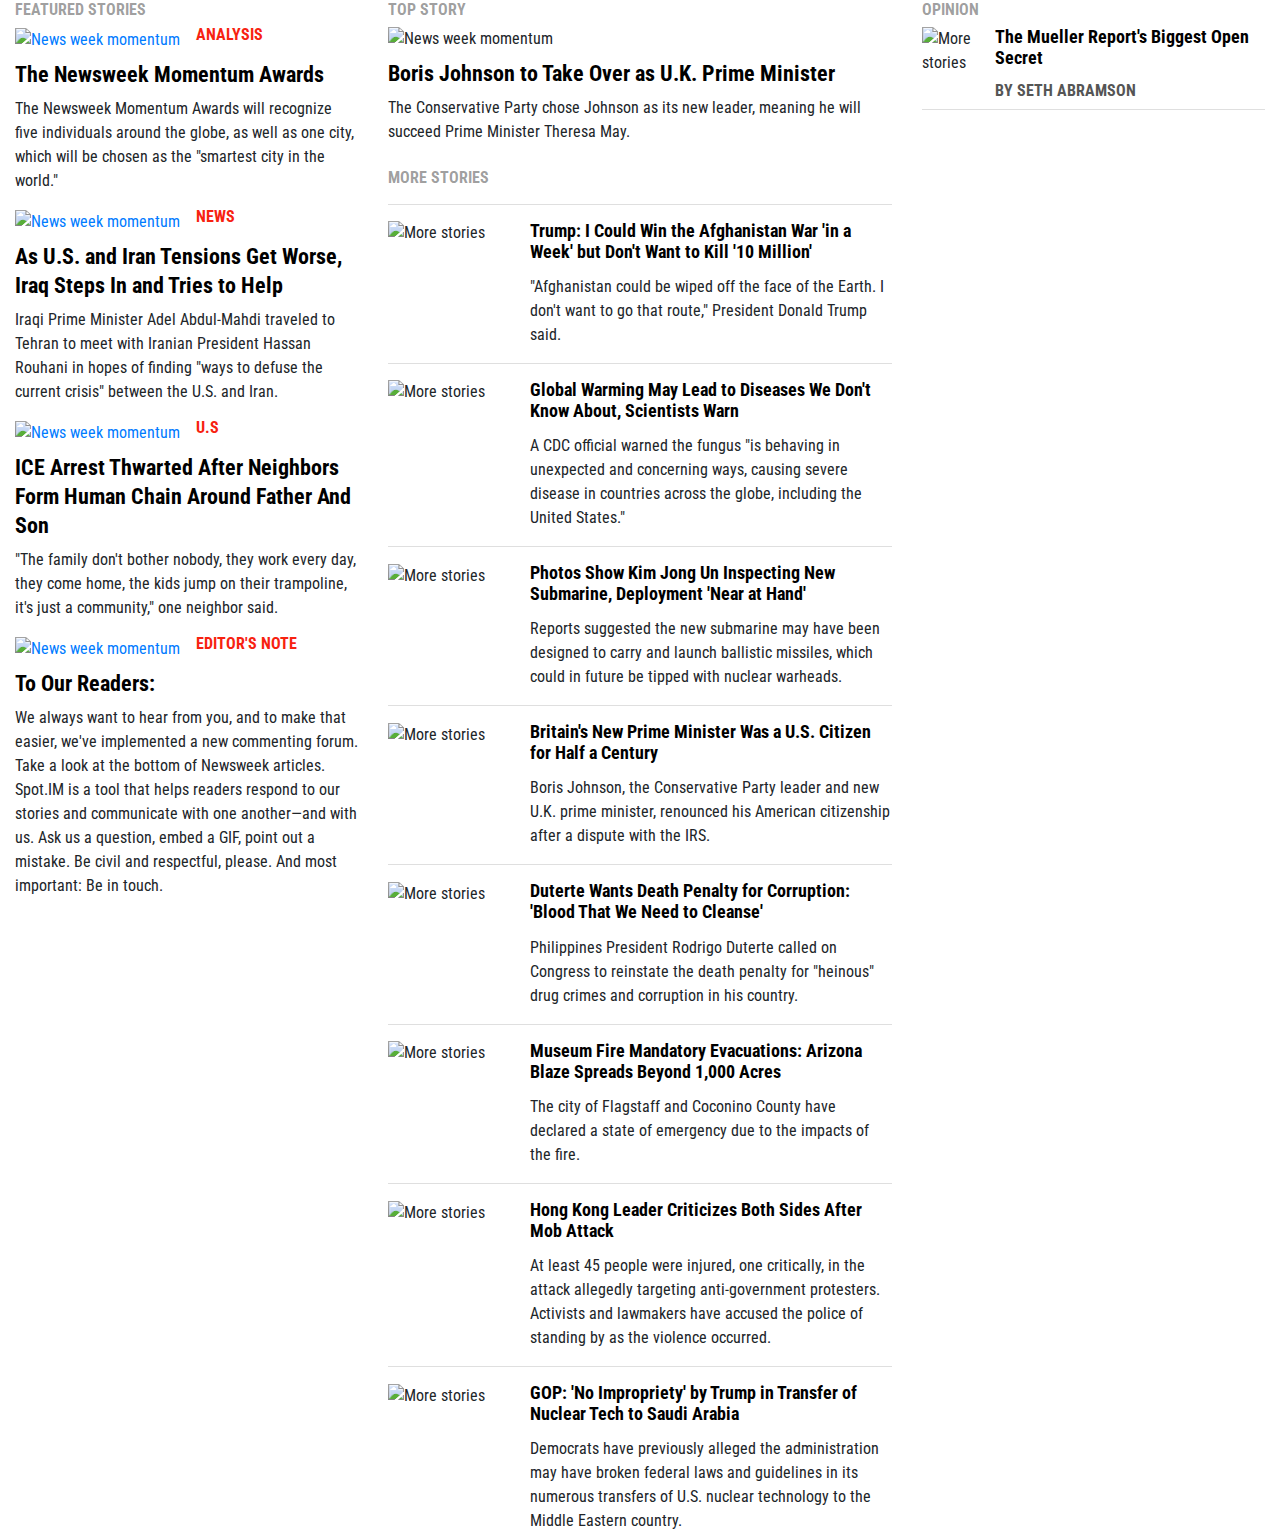
==== commit f6cf9e2d: "Finish more stories section" ====
--- a/index.html
+++ b/index.html
@@ -23,7 +23,7 @@
       <div class="row">
 
         <!-- FEATURED STORY -->
-        <div class="col-12 col-md-5 col-lg order-1">
+        <div class="col-12 col-md-5 col-lg order-1 order-md-0">
 
           <h5 class="h6 make-uppercase font-weight-bold">Featured Stories</h5>
 
@@ -90,27 +90,202 @@
         </div>
 
         <!-- TOP STORY -->
-        <div class="col-12 col-md-7 col-lg-5 order-0">
-
-          <h5 class="h6 make-uppercase font-weight-bold">Top Story</h5>
-
-          <div class="card border-0 my-2">
-            <img
-              src="https://d.newsweek.com/en/full/1514068/boris-johnson-uk-pm-trump-friend.jpg?w=591&h=364&q=90&f=69544f385c921eec7352869920158999"
-              class="card-img-top rounded-0" alt="News week momentum">
-            <div class="card-body p-0 my-2">
-              <h3 class="card-title mb-2 mb-2"><a href="#">Boris Johnson to Take Over as U.K. Prime Minister</a>
-              </h3>
-              <p class="card-text card-text-custom">The Conservative Party chose Johnson as its new leader, meaning
-                he
-                will succeed Prime
-                Minister Theresa May.</p>
-            </div>
-          </div>
+        <div class="col-12 col-md-7 col-lg-5 order-0 order-md-1">
+
+          <!-- TOP STORY -->
+          <section>
+
+            <h5 class="h6 make-uppercase font-weight-bold">Top Story</h5>
+
+            <div class="card border-0 my-2">
+              <img
+                src="https://d.newsweek.com/en/full/1514068/boris-johnson-uk-pm-trump-friend.jpg?w=591&h=364&q=90&f=69544f385c921eec7352869920158999"
+                class="card-img-top rounded-0" alt="News week momentum">
+              <div class="card-body p-0 my-2">
+                <h3 class="card-title mb-2 mb-2"><a href="#">Boris Johnson to Take Over as U.K. Prime Minister</a>
+                </h3>
+                <p class="card-text card-text-custom">The Conservative Party chose Johnson as its new leader, meaning
+                  he
+                  will succeed Prime
+                  Minister Theresa May.</p>
+              </div>
+            </div>
+
+          </section>
+
+          <!-- MORE STORIES -->
+          <section>
+            <h5 class="h6 make-uppercase font-weight-bold mt-3">More Stories</h5>
+
+            <div class="card border-left-0 border-right-0 border-bottom-0 pt-3 mt-3 rounded-0">
+              <div class="row no-gutters">
+                <div class="col-6 col-md-3 col-sm-4">
+                  <img
+                    src="https://d.newsweek.com/en/full/1513955/afghanistan-car-bomb-attack.jpg?w=135&h=90&f=0ee5517799604ff2a3789a6c66887fd8"
+                    class="card-img rounded-0" alt="More stories">
+                </div>
+                <div class="col-6 col-md-9 col-sm-8 pl-3">
+                  <div class="card-body p-0">
+                    <h4 class="card-title"><a href="#">Trump: I Could Win the Afghanistan War 'in a Week' but Don't
+                        Want
+                        to Kill '10
+                        Million'</a></h4>
+                    <p class="card-text card-text-custom">"Afghanistan could be wiped off the face of the Earth. I
+                      don't
+                      want to go that
+                      route," President Donald Trump said.</p>
+                  </div>
+                </div>
+              </div>
+            </div>
+
+            <div class="card border-left-0 border-right-0 border-bottom-0 pt-3 mt-3 rounded-0">
+              <div class="row no-gutters">
+                <div class="col-6 col-md-3 col-sm-4">
+                  <img
+                    src="https://d.newsweek.com/en/full/1513838/candida-auris-fungi-fungus-stock-getty.jpg?w=135&h=90&f=09c43508367d09edb7da573b11586e96"
+                    class="card-img rounded-0" alt="More stories">
+                </div>
+                <div class="col-6 col-md-9 col-sm-8 col-sm-8 pl-3">
+                  <div class="card-body p-0">
+                    <h4 class="card-title"><a href="#">Global Warming May Lead to Diseases We Don't Know About,
+                        Scientists
+                        Warn</a></h4>
+                    <p class="card-text card-text-custom">A CDC official warned the fungus "is behaving in unexpected
+                      and
+                      concerning ways, causing severe disease in countries across the globe, including the United
+                      States."
+                    </p>
+                  </div>
+                </div>
+              </div>
+            </div>
+
+            <div class="card border-left-0 border-right-0 border-bottom-0 pt-3 mt-3 rounded-0">
+              <div class="row no-gutters">
+                <div class="col-6 col-md-3 col-sm-4">
+                  <img
+                    src="https://d.newsweek.com/en/full/1514039/north-korea-submarine-kim-jong-un-icbm.jpg?w=135&h=90&f=4bee94d4999822d52d4583481e3f7fed"
+                    class="card-img rounded-0" alt="More stories">
+                </div>
+                <div class="col-6 col-md-9 col-sm-8 pl-3">
+                  <div class="card-body p-0">
+                    <h4 class="card-title"><a href="#">Photos Show Kim Jong Un Inspecting New Submarine, Deployment
+                        'Near
+                        at Hand'</a></h4>
+                    <p class="card-text card-text-custom">Reports suggested the new submarine may have been designed
+                      to
+                      carry and launch ballistic missiles, which could in future be tipped with nuclear warheads.</p>
+                  </div>
+                </div>
+              </div>
+            </div>
+
+            <div class="card border-left-0 border-right-0 border-bottom-0 pt-3 mt-3 rounded-0">
+              <div class="row no-gutters">
+                <div class="col-6 col-md-3 col-sm-4">
+                  <img
+                    src="https://d.newsweek.com/en/full/1512958/boris-johnson-new-york-city-us-citizen.jpg?w=135&h=90&f=863620b9634e130128c23299b781dc87"
+                    class="card-img rounded-0" alt="More stories">
+                </div>
+                <div class="col-6 col-md-9 col-sm-8 pl-3">
+                  <div class="card-body p-0">
+                    <h4 class="card-title"><a href="#">Britain's New Prime Minister Was a U.S. Citizen for Half a
+                        Century</a></h4>
+                    <p class="card-text card-text-custom">Boris Johnson, the Conservative Party leader and new U.K.
+                      prime
+                      minister, renounced his American citizenship after a dispute with the IRS.</p>
+                  </div>
+                </div>
+              </div>
+            </div>
+
+            <div class="card border-left-0 border-right-0 border-bottom-0 pt-3 mt-3 rounded-0">
+              <div class="row no-gutters">
+                <div class="col-6 col-md-3 col-sm-4">
+                  <img
+                    src="https://d.newsweek.com/en/full/1514047/duterte-philippines-death-penalty-corruption-drugs-war.jpg?w=135&h=90&f=2beee91c41aa2c1ce1aff53821f68796"
+                    class="card-img rounded-0" alt="More stories">
+                </div>
+                <div class="col-6 col-md-9 col-sm-8 pl-3">
+                  <div class="card-body p-0">
+                    <h4 class="card-title"><a href="#">Duterte Wants Death Penalty for Corruption: 'Blood That We Need
+                        to
+                        Cleanse'</a></h4>
+                    <p class="card-text card-text-custom">Philippines President Rodrigo Duterte called on Congress to
+                      reinstate the death penalty for "heinous" drug crimes and corruption in his country.</p>
+                  </div>
+                </div>
+              </div>
+            </div>
+
+            <div class="card border-left-0 border-right-0 border-bottom-0 pt-3 mt-3 rounded-0">
+              <div class="row no-gutters">
+                <div class="col-6 col-md-3 col-sm-4">
+                  <img
+                    src="https://d.newsweek.com/en/full/1514051/museum-fire.png?w=135&h=90&f=d3ef75c84f52059e69ce74c580caf7aa"
+                    class="card-img rounded-0" alt="More stories">
+                </div>
+                <div class="col-6 col-md-9 col-sm-8 pl-3">
+                  <div class="card-body p-0">
+                    <h4 class="card-title"><a href="#">Museum Fire Mandatory Evacuations: Arizona Blaze Spreads Beyond
+                        1,000 Acres</a></h4>
+                    <p class="card-text card-text-custom">The city of Flagstaff and Coconino County have declared a
+                      state
+                      of emergency due to the impacts of the fire.</p>
+                  </div>
+                </div>
+              </div>
+            </div>
+
+            <div class="card border-left-0 border-right-0 border-bottom-0 pt-3 mt-3 rounded-0">
+              <div class="row no-gutters">
+                <div class="col-6 col-md-3 col-sm-4">
+                  <img
+                    src="https://d.newsweek.com/en/full/1513855/carrie-lam-hong-kong-violence-subway.jpg?w=135&h=90&f=08b5b424779ccae353b51d06be118a33"
+                    class="card-img rounded-0" alt="More stories">
+                </div>
+                <div class="col-6 col-md-9 col-sm-8 pl-3">
+                  <div class="card-body p-0">
+                    <h4 class="card-title"><a href="#">Hong Kong Leader Criticizes Both Sides After Mob Attack</a>
+                    </h4>
+                    <p class="card-text card-text-custom">At least 45 people were injured, one critically, in the
+                      attack
+                      allegedly targeting anti-government protesters. Activists and lawmakers have accused the police
+                      of
+                      standing by as the violence occurred.</p>
+                  </div>
+                </div>
+              </div>
+            </div>
+
+            <div class="card border-left-0 border-right-0 border-bottom-0 pt-3 mt-3 rounded-0">
+              <div class="row no-gutters">
+                <div class="col-6 col-md-3 col-sm-4">
+                  <img
+                    src="https://d.newsweek.com/en/full/1514015/trump-transfer-nuclear-tech-saudi-arabia-ok.jpg?w=135&h=90&f=435ca1b4393d5e18bef6a46e641ac397"
+                    class="card-img rounded-0" alt="More stories">
+                </div>
+                <div class="col-6 col-md-9 col-sm-8 pl-3">
+                  <div class="card-body p-0">
+                    <h4 class="card-title"><a href="#">GOP: 'No Impropriety' by Trump in Transfer of Nuclear Tech to
+                        Saudi
+                        Arabia</a></h4>
+                    <p class="card-text card-text-custom">Democrats have previously alleged the administration may
+                      have
+                      broken federal laws and guidelines in its numerous transfers of U.S. nuclear technology to the
+                      Middle Eastern country.</p>
+                  </div>
+                </div>
+              </div>
+            </div>
+          </section>
+
+
         </div>
 
         <!-- OPINION -->
-        <div class="col-12 col-lg order-2">
+        <div class="col-12 col-lg order-2 order-md-2">
 
           <section>
 
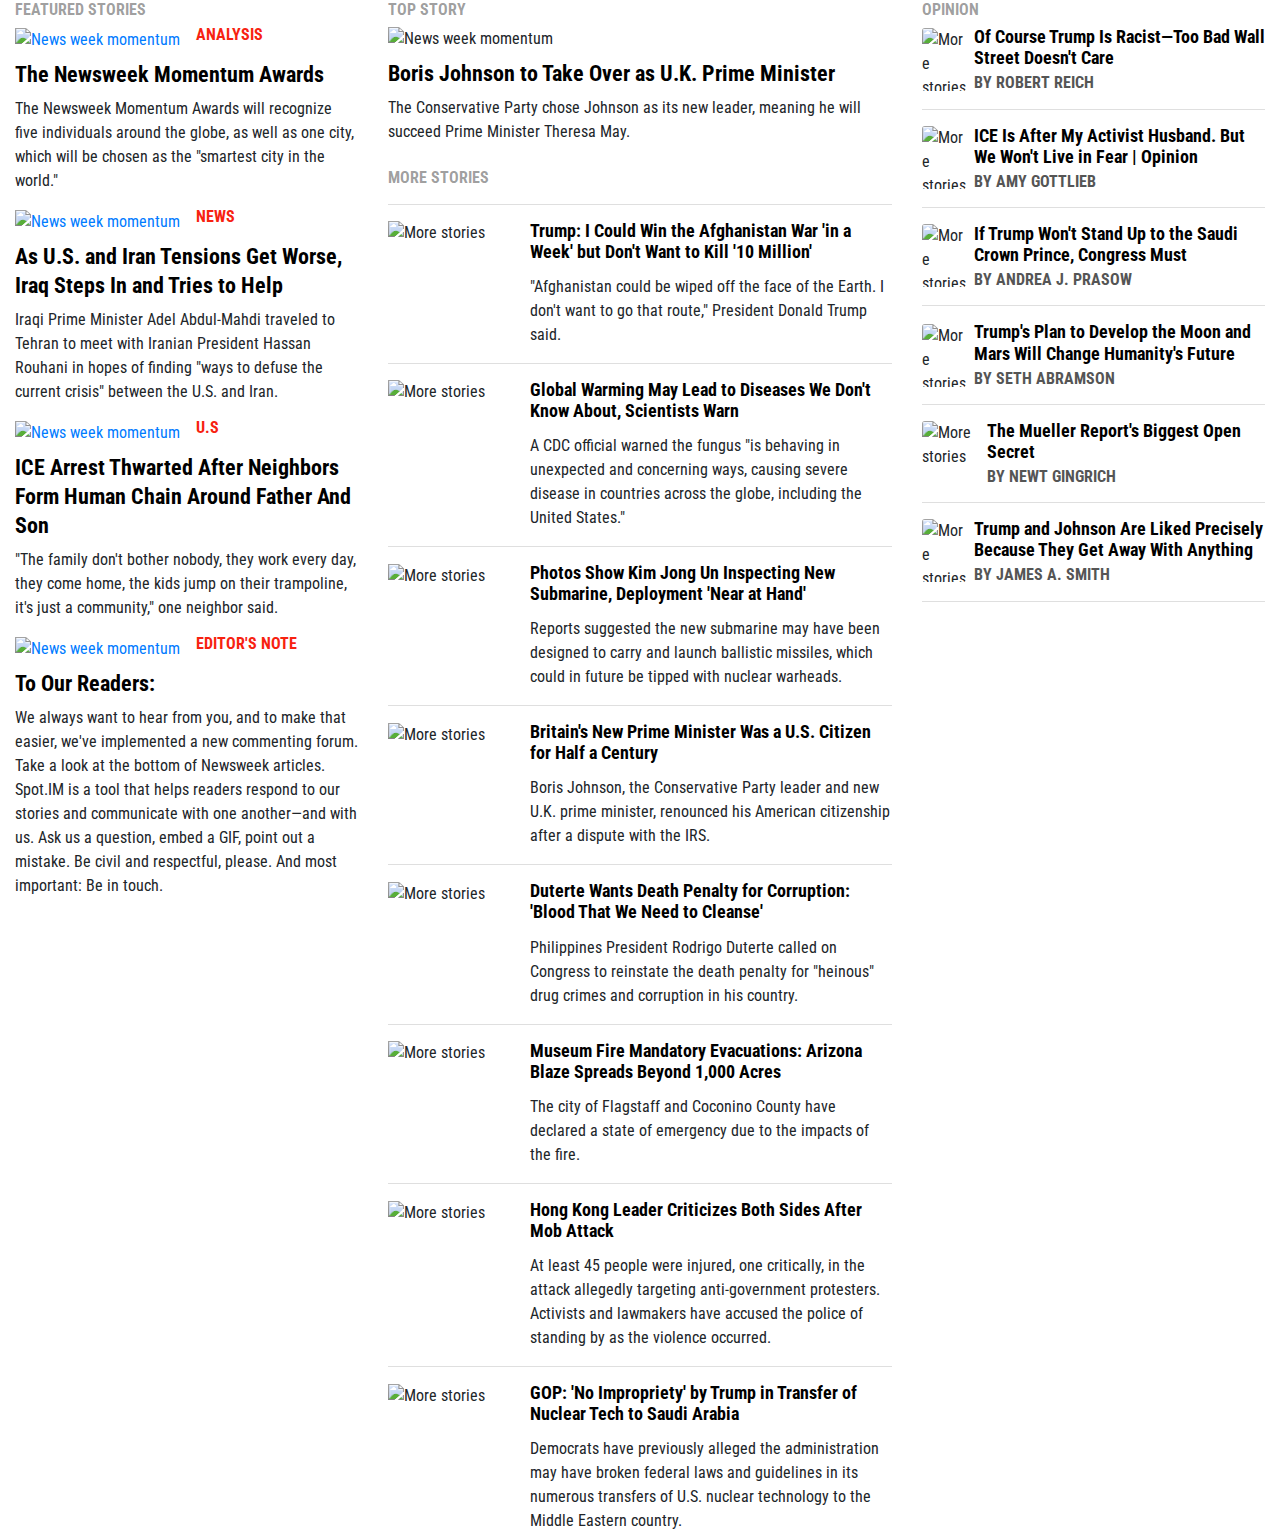
==== commit 16216774: "Finish opinion stories" ====
--- a/index.html
+++ b/index.html
@@ -291,22 +291,86 @@
 
             <h5 class="h6 make-uppercase font-weight-bold">Opinion</h5>
 
-            <div class="card border-left-0 border-right-0 border-top-0 rounded-0 pb-2 mb-2">
-              <div class="row no-gutters">
-                <div class="col-2">
-                  <img
-                    src="https://d.newsweek.com/en/full/109962/seth-abramson.png?w=63&h=63&f=8fd3c628b9cf33a25661461bc671603e"
-                    class="card-img rounded-0" alt="More stories">
-                </div>
-                <div class="col-10">
-                  <div class="card-body p-0 pl-sm-3">
-                    <h4 class="card-title"><a class="card-link-custom" href="#">
-                        The Mueller Report's Biggest Open Secret</a></h4>
-                    <p class="card-text card-text-custom-bold">BY SETH ABRAMSON</p>
-                  </div>
-                </div>
-              </div>
-            </div>
+            <div class="card border-left-0 border-right-0 border-top-0 rounded-0 mb-3 pb-3">
+              <div class="d-flex align-items-center">
+                <img
+                  src="https://d.newsweek.com/en/full/1514705/james-smith.png?w=63&h=63&f=65a4f7c85a650f54455d1dab98c2a21f"
+                  class="card-img card-img-custom" alt="More stories">
+                <div class="card-body p-0 ml-2">
+                  <h4 class="card-title mb-1"><a class="card-link-custom" href="#">
+                      Of Course Trump Is Racist—Too Bad Wall Street Doesn't Care
+                    </a></h4>
+                  <p class="card-text card-text-custom-bold">BY ROBERT REICH</p>
+                </div>
+              </div>
+            </div>
+
+            <div class="card border-left-0 border-right-0 border-top-0 rounded-0 mb-3 pb-3">
+              <div class="d-flex">
+                <img
+                  src="https://d.newsweek.com/en/full/1514677/sharon-kahn.png?w=63&h=63&f=dc11452463b5f2d481af3636b648ca3c"
+                  class="card-img card-img-custom" alt="More stories">
+                <div class="card-body p-0 ml-2">
+                  <h4 class="card-title mb-1"><a class="card-link-custom" href="#">
+                      ICE Is After My Activist Husband. But We Won't Live in Fear | Opinion</a></h4>
+                  <p class="card-text card-text-custom-bold">BY AMY GOTTLIEB</p>
+                </div>
+              </div>
+            </div>
+
+            <div class="card border-left-0 border-right-0 border-top-0 rounded-0 mb-3 pb-3">
+              <div class="d-flex">
+                <img
+                  src="https://d.newsweek.com/en/full/1514737/karen-friedman.png?w=63&h=63&f=75bec0e8b0c5e9d5eca1597ed7051d09"
+                  class="card-img card-img-custom" alt="More stories">
+                <div class="card-body p-0 ml-2">
+                  <h4 class="card-title mb-1"><a class="card-link-custom" href="#">
+                      If Trump Won't Stand Up to the Saudi Crown Prince, Congress Must</a></h4>
+                  <p class="card-text card-text-custom-bold">BY ANDREA J. PRASOW</p>
+                </div>
+              </div>
+            </div>
+
+            <div class="card border-left-0 border-right-0 border-top-0 rounded-0 mb-3 pb-3">
+              <div class="d-flex align-items-center">
+                <img
+                  src="https://d.newsweek.com/en/full/83499/newt-gingrich.png?w=63&h=63&l=48&t=55&f=d8b4f8dfaad8a5f0f71bffcc6c0d6a77"
+                  class="card-img card-img-custom" alt="More stories">
+                <div class="card-body p-0 ml-2">
+                  <h4 class="card-title mb-1"><a class="card-link-custom" href="#">
+                      Trump's Plan to Develop the Moon and Mars Will Change Humanity's Future
+                    </a></h4>
+                  <p class="card-text card-text-custom-bold">BY SETH ABRAMSON</p>
+                </div>
+              </div>
+            </div>
+
+            <div class="card border-left-0 border-right-0 border-top-0 rounded-0 mb-3 pb-3">
+              <div class="d-flex">
+                <img
+                  src="https://d.newsweek.com/en/full/109962/seth-abramson.png?w=63&h=63&f=8fd3c628b9cf33a25661461bc671603e"
+                  class="card-img card-img-custom" alt="More stories">
+                <div class="card-body p-0 ml-2">
+                  <h4 class="card-title mb-1"><a class="card-link-custom" href="#">
+                      The Mueller Report's Biggest Open Secret</a></h4>
+                  <p class="card-text card-text-custom-bold">BY NEWT GINGRICH</p>
+                </div>
+              </div>
+            </div>
+
+            <div class="card border-left-0 border-right-0 border-top-0 rounded-0 mb-3 pb-3">
+              <div class="d-flex">
+                <img
+                  src="https://d.newsweek.com/en/full/1514470/yuval-harari.png?w=63&h=63&f=2c7989b637f51589b071f04cd212f1ba"
+                  class="card-img card-img-custom" alt="More stories">
+                <div class="card-body p-0 ml-2">
+                  <h4 class="card-title mb-1"><a class="card-link-custom" href="#">
+                      Trump and Johnson Are Liked Precisely Because They Get Away With Anything</a></h4>
+                  <p class="card-text card-text-custom-bold">BY JAMES A. SMITH</p>
+                </div>
+              </div>
+            </div>
+
 
           </section>
 
--- a/assets/css/style.css
+++ b/assets/css/style.css
@@ -1,9 +1,9 @@
 body {
   max-width: 1310px;
-  font-family: 'Roboto Condensed', Arial,Helvetica,sans-serif;
+  font-family: 'Roboto Condensed', Arial, Helvetica, sans-serif;
   background-color: #f4f5f6;
   margin: 0 auto;
-} 
+}
 
 main,
 footer {
@@ -16,19 +16,19 @@
   line-height: 1.3
 }
 
-h3 > a,
-h3 > a:link,
-h3 > a:visited,
-h4 > a,
-h4 > a:link,
-h4 > a:visited  {
+h3>a,
+h3>a:link,
+h3>a:visited,
+h4>a,
+h4>a:link,
+h4>a:visited {
   color: black;
 }
 
-h3 > a:hover,
-h3 > a:active,
-h4 > a:hover,
-h4 > a:active {
+h3>a:hover,
+h3>a:active,
+h4>a:hover,
+h4>a:active {
   text-decoration: none;
   border-bottom: 2px solid #f72210
 }
@@ -53,7 +53,7 @@
 
 .make-uppercase {
   text-transform: uppercase;
-  color: rgba(3,3,3,.4)
+  color: rgba(3, 3, 3, .4)
 }
 
 html {
@@ -68,7 +68,7 @@
   justify-content: center;
 }
 
-.container-header > * {
+.container-header>* {
   align-self: center;
   margin: 0;
 }
@@ -88,8 +88,8 @@
 .overlay-text {
   display: inline-block;
   position: absolute;
-  bottom:0; 
-  background: rgba(255,255,255,.9);
+  bottom: 0;
+  background: rgba(255, 255, 255, .9);
   color: #f72210;
   padding: 5px 1rem;
   font-weight: bold;
@@ -99,7 +99,7 @@
   background: url(https://g.newsweek.com/themes/newsweek/images/icon-slideshows-nw.png);
   display: inline-block;
   position: absolute;
-  bottom:0; 
+  bottom: 0;
   color: #f72210;
   font-weight: bold;
   background-size: contain;
@@ -134,7 +134,12 @@
   height: 275px;
 }
 
+.card-img-custom {
+  width: 63px;
+  height: 63px;
+}
+
 /* footer */
 .footer__header img {
   width: 15rem;
-}
+}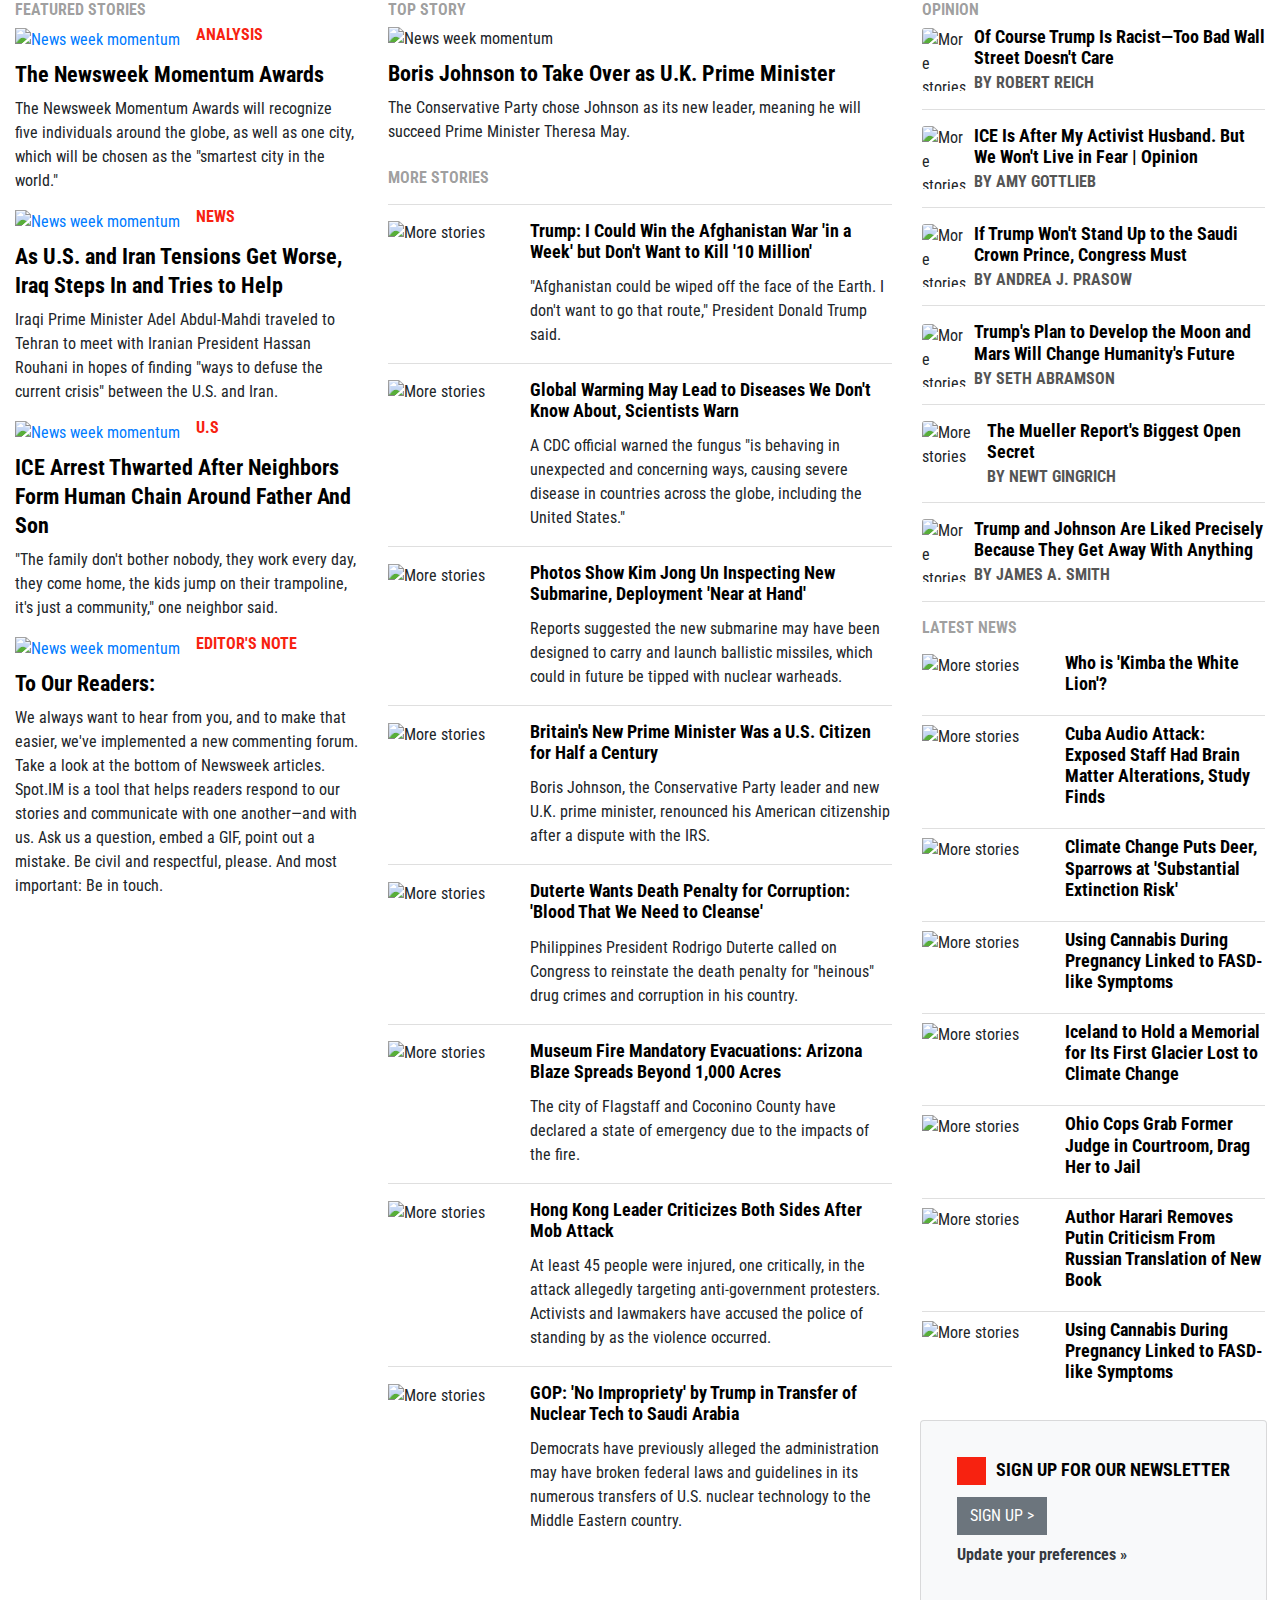
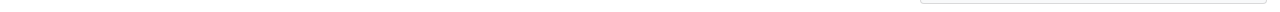
==== commit 972449c5: "Finish newsletter section" ====
--- a/index.html
+++ b/index.html
@@ -371,8 +371,157 @@
               </div>
             </div>
 
-
           </section>
+
+          <section>
+            <h5 class="h6 make-uppercase font-weight-bold mb-3">Latest News</h5>
+
+            <div class="card border-left-0 border-right-0 border-top-0 rounded-0 pb-2 mb-2 mb-2">
+              <div class="row no-gutters">
+                <div class="col-7 col-sm-6 col-md-3 col-lg-5 pr-3 pr-lg-2">
+                  <img
+                    src="https://d.newsweek.com/en/full/1514135/who-kimba-white-lion.png?w=397&h=265&f=a2c3e889a25ddaa53995c79591c771f7"
+                    class="card-img rounded-0" alt="More stories">
+                </div>
+                <div class="col-5 col-sm-6 col-md-9 col-lg-7">
+                  <div class="card-body p-0">
+                    <h4 class="card-title"><a class="card-link-custom" href="#">Who is 'Kimba the White Lion'?</a></h4>
+                  </div>
+                </div>
+              </div>
+            </div>
+
+            <div class="card border-left-0 border-right-0 border-top-0 rounded-0 pb-2 mb-2 mb-2">
+              <div class="row no-gutters">
+                <div class="col-7 col-sm-6 col-md-3 col-lg-5 pr-3 pr-lg-2">
+                  <img
+                    src="https://d.newsweek.com/en/full/1514055/us-cuba-embassy.jpg?w=397&h=265&f=1fd2b67527bab662d509dbf6051f791e"
+                    class="card-img rounded-0" alt="More stories">
+                </div>
+                <div class="col-5 col-sm-6 col-md-9 col-lg-7">
+                  <div class="card-body p-0">
+                    <h4 class="card-title"><a class="card-link-custom" href="#">Cuba Audio Attack: Exposed Staff Had
+                        Brain Matter Alterations, Study Finds</a></h4>
+                  </div>
+                </div>
+              </div>
+            </div>
+
+            <div class="card border-left-0 border-right-0 border-top-0 rounded-0 pb-2 mb-2 mb-2">
+              <div class="row no-gutters">
+                <div class="col-7 col-sm-6 col-md-3 col-lg-5 pr-3 pr-lg-2">
+                  <img
+                    src="https://d.newsweek.com/en/full/1513497/wildlife-nature-roe-deer-stock-getty.jpg?w=397&h=265&f=4831d26894a8d64f1dc332a7b805d032"
+                    class="card-img rounded-0" alt="More stories">
+                </div>
+                <div class="col-5 col-sm-6 col-md-9 col-lg-7">
+                  <div class="card-body p-0">
+                    <h4 class="card-title"><a class="card-link-custom" href="#">Climate Change Puts Deer, Sparrows at
+                        'Substantial Extinction Risk'</a></h4>
+                  </div>
+                </div>
+              </div>
+            </div>
+
+            <div class="card border-left-0 border-right-0 border-top-0 rounded-0 pb-2 mb-2 mb-2">
+              <div class="row no-gutters">
+                <div class="col-7 col-sm-6 col-md-3 col-lg-5 pr-3 pr-lg-2">
+                  <img
+                    src="https://d.newsweek.com/en/full/1513852/cannabis-weed-marijuana-joint-drugs-stock-getty.jpg?w=397&h=265&f=5f7549f601b35cc23ff40ae7625a1710"
+                    class="card-img rounded-0" alt="More stories">
+                </div>
+                <div class="col-5 col-sm-6 col-md-9 col-lg-7">
+                  <div class="card-body p-0">
+                    <h4 class="card-title"><a class="card-link-custom" href="#">Using Cannabis During Pregnancy Linked
+                        to FASD-like Symptoms</a></h4>
+                  </div>
+                </div>
+              </div>
+            </div>
+
+            <div class="card border-left-0 border-right-0 border-top-0 rounded-0 pb-2 mb-2 mb-2">
+              <div class="row no-gutters">
+                <div class="col-7 col-sm-6 col-md-3 col-lg-5 pr-3 pr-lg-2">
+                  <img
+                    src="https://d.newsweek.com/en/full/1514137/okjokull-glacier.gif?w=397&h=265&f=daea9d2051de56ffa4899a2c2c4012c7"
+                    class="card-img rounded-0" alt="More stories">
+                </div>
+                <div class="col-5 col-sm-6 col-md-9 col-lg-7">
+                  <div class="card-body p-0">
+                    <h4 class="card-title"><a class="card-link-custom" href="#">Iceland to Hold a Memorial for Its First
+                        Glacier Lost to Climate Change</a></h4>
+                  </div>
+                </div>
+              </div>
+            </div>
+
+            <div class="card border-left-0 border-right-0 border-top-0 rounded-0 pb-2 mb-2 mb-2">
+              <div class="row no-gutters">
+                <div class="col-7 col-sm-6 col-md-3 col-lg-5 pr-3 pr-lg-2">
+                  <img
+                    src="https://d.newsweek.com/en/full/1514111/former-ohio-judge-tracie-hunter.jpg?w=397&h=265&f=aa3b55ec1ff8b3f46ddc05b9ae997724"
+                    class="card-img rounded-0" alt="More stories">
+                </div>
+                <div class="col-5 col-sm-6 col-md-9 col-lg-7">
+                  <div class="card-body p-0">
+                    <h4 class="card-title"><a class="card-link-custom" href="#">Ohio Cops Grab Former Judge in
+                        Courtroom, Drag Her to Jail</a></h4>
+                  </div>
+                </div>
+              </div>
+            </div>
+
+            <div class="card border-left-0 border-right-0 border-top-0 rounded-0 pb-2 mb-2 mb-2">
+              <div class="row no-gutters">
+                <div class="col-7 col-sm-6 col-md-3 col-lg-5 pr-3 pr-lg-2">
+                  <img
+                    src="https://d.newsweek.com/en/full/1514113/yuval-harari-donald-trump-vladimir-putin-russia.jpg?w=397&h=265&f=9126e4f0ca24f4bb512b95fcc042ce96"
+                    class="card-img rounded-0" alt="More stories">
+                </div>
+                <div class="col-5 col-sm-6 col-md-9 col-lg-7">
+                  <div class="card-body p-0">
+                    <h4 class="card-title"><a class="card-link-custom" href="#">Author Harari Removes Putin Criticism
+                        From Russian Translation of New Book</a></h4>
+                  </div>
+                </div>
+              </div>
+            </div>
+
+            <div class="card border-left-0 border-right-0 border-top-0 border-bottom-0 rounded-0 pb-2 mb-2 mb-2">
+              <div class="row no-gutters">
+                <div class="col-7 col-sm-6 col-md-3 col-lg-5 pr-3 pr-lg-2">
+                  <img
+                    src="https://d.newsweek.com/en/full/1513852/cannabis-weed-marijuana-joint-drugs-stock-getty.jpg?w=397&h=265&f=5f7549f601b35cc23ff40ae7625a1710"
+                    class="card-img rounded-0" alt="More stories">
+                </div>
+                <div class="col-5 col-sm-6 col-md-9 col-lg-7">
+                  <div class="card-body p-0">
+                    <h4 class="card-title"><a class="card-link-custom" href="#">Using Cannabis During Pregnancy Linked
+                        to FASD-like Symptoms</a></h4>
+                  </div>
+                </div>
+              </div>
+            </div>
+
+
+
+          </section>
+
+          <!-- NEWS LETTER -->
+          <!-- FIXME: Adjust the padding -->
+          <div class="row justify-content-center">
+            <div class="card bg-light py-3 my-2 px-3">
+              <div class="card-body">
+                <h4 class="card-title d-flex align-items-center">
+                  <div class="nw-icon"></div><a class="card-link-custom" href="#">
+                    SIGN UP FOR OUR NEWSLETTER
+                  </a>
+                </h4>
+                <a href="#" class="btn btn-secondary rounded-0 make-uppercase h4 text-white">SIGN UP ></a>
+                <p class="card-text"><a class="text-dark font-weight-bold" href="#">Update your preferences »</a></p>
+              </div>
+            </div>
+          </div>
 
         </div>
 
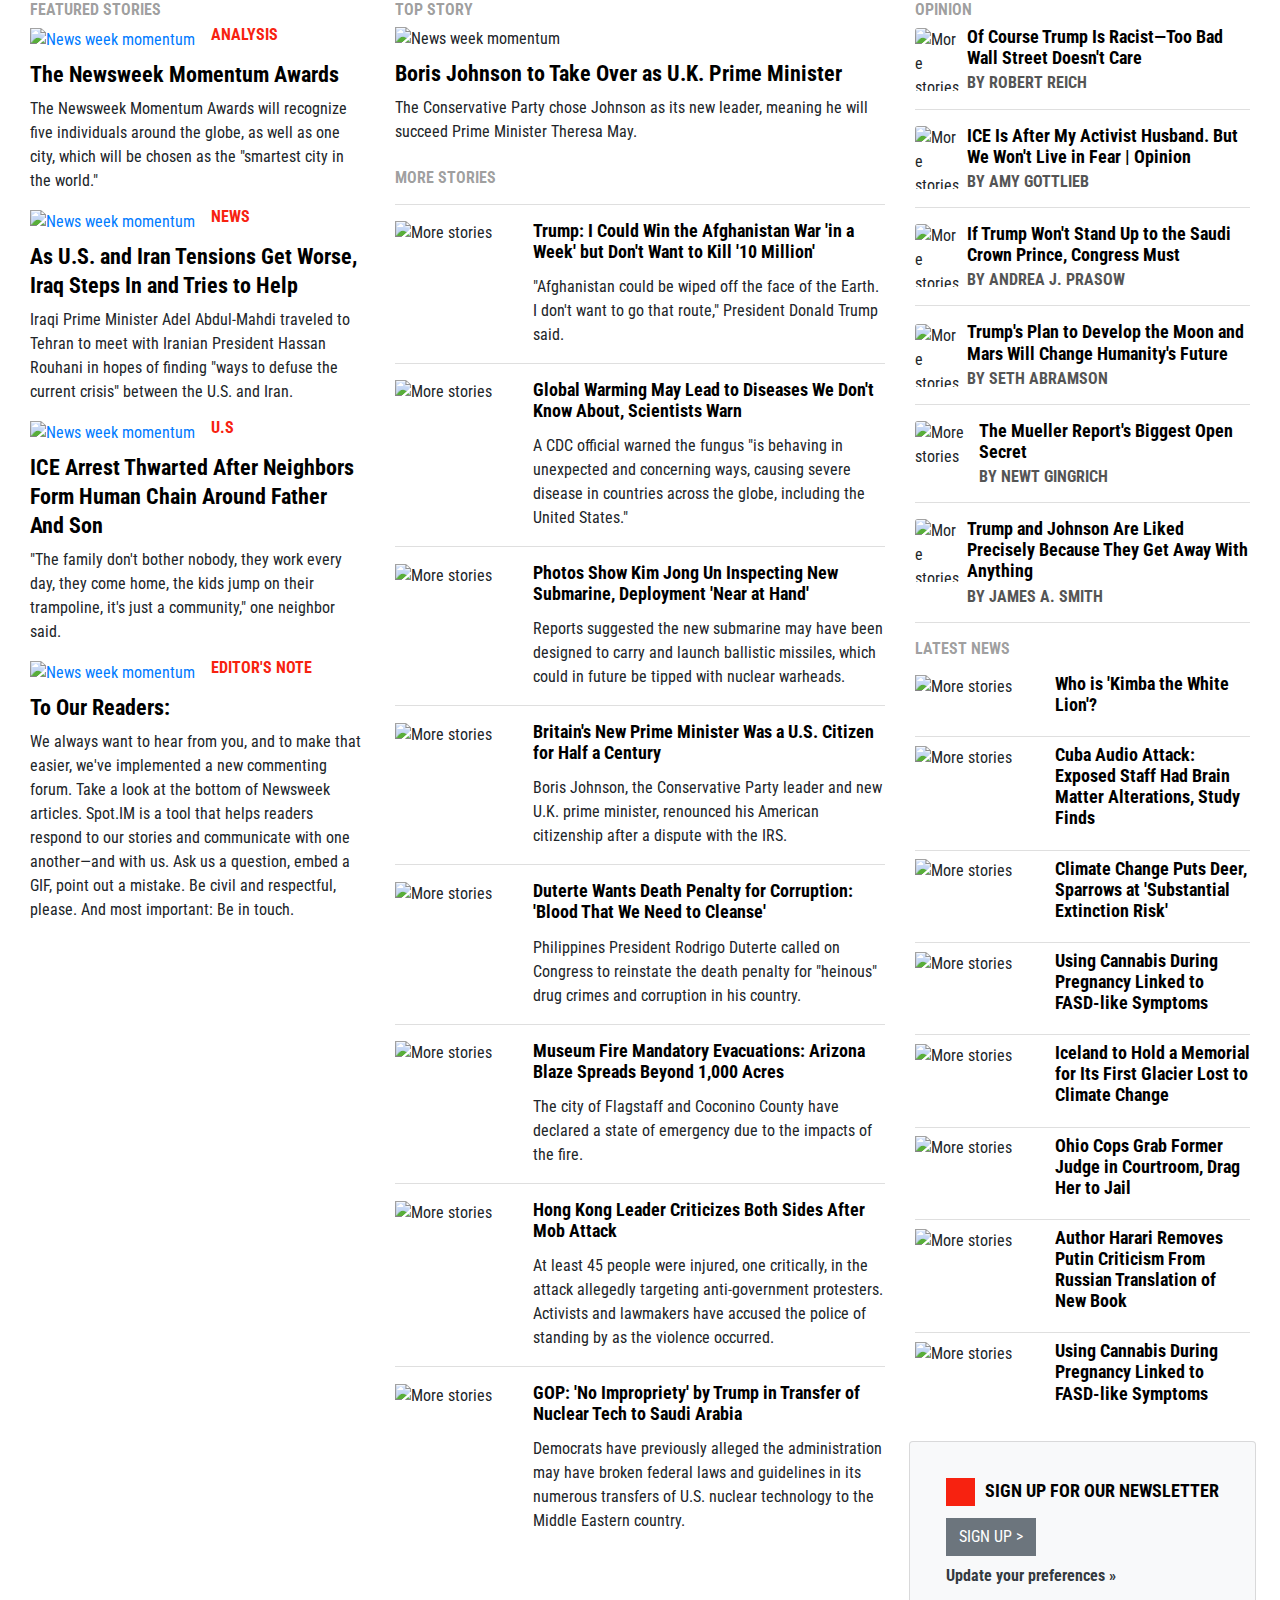
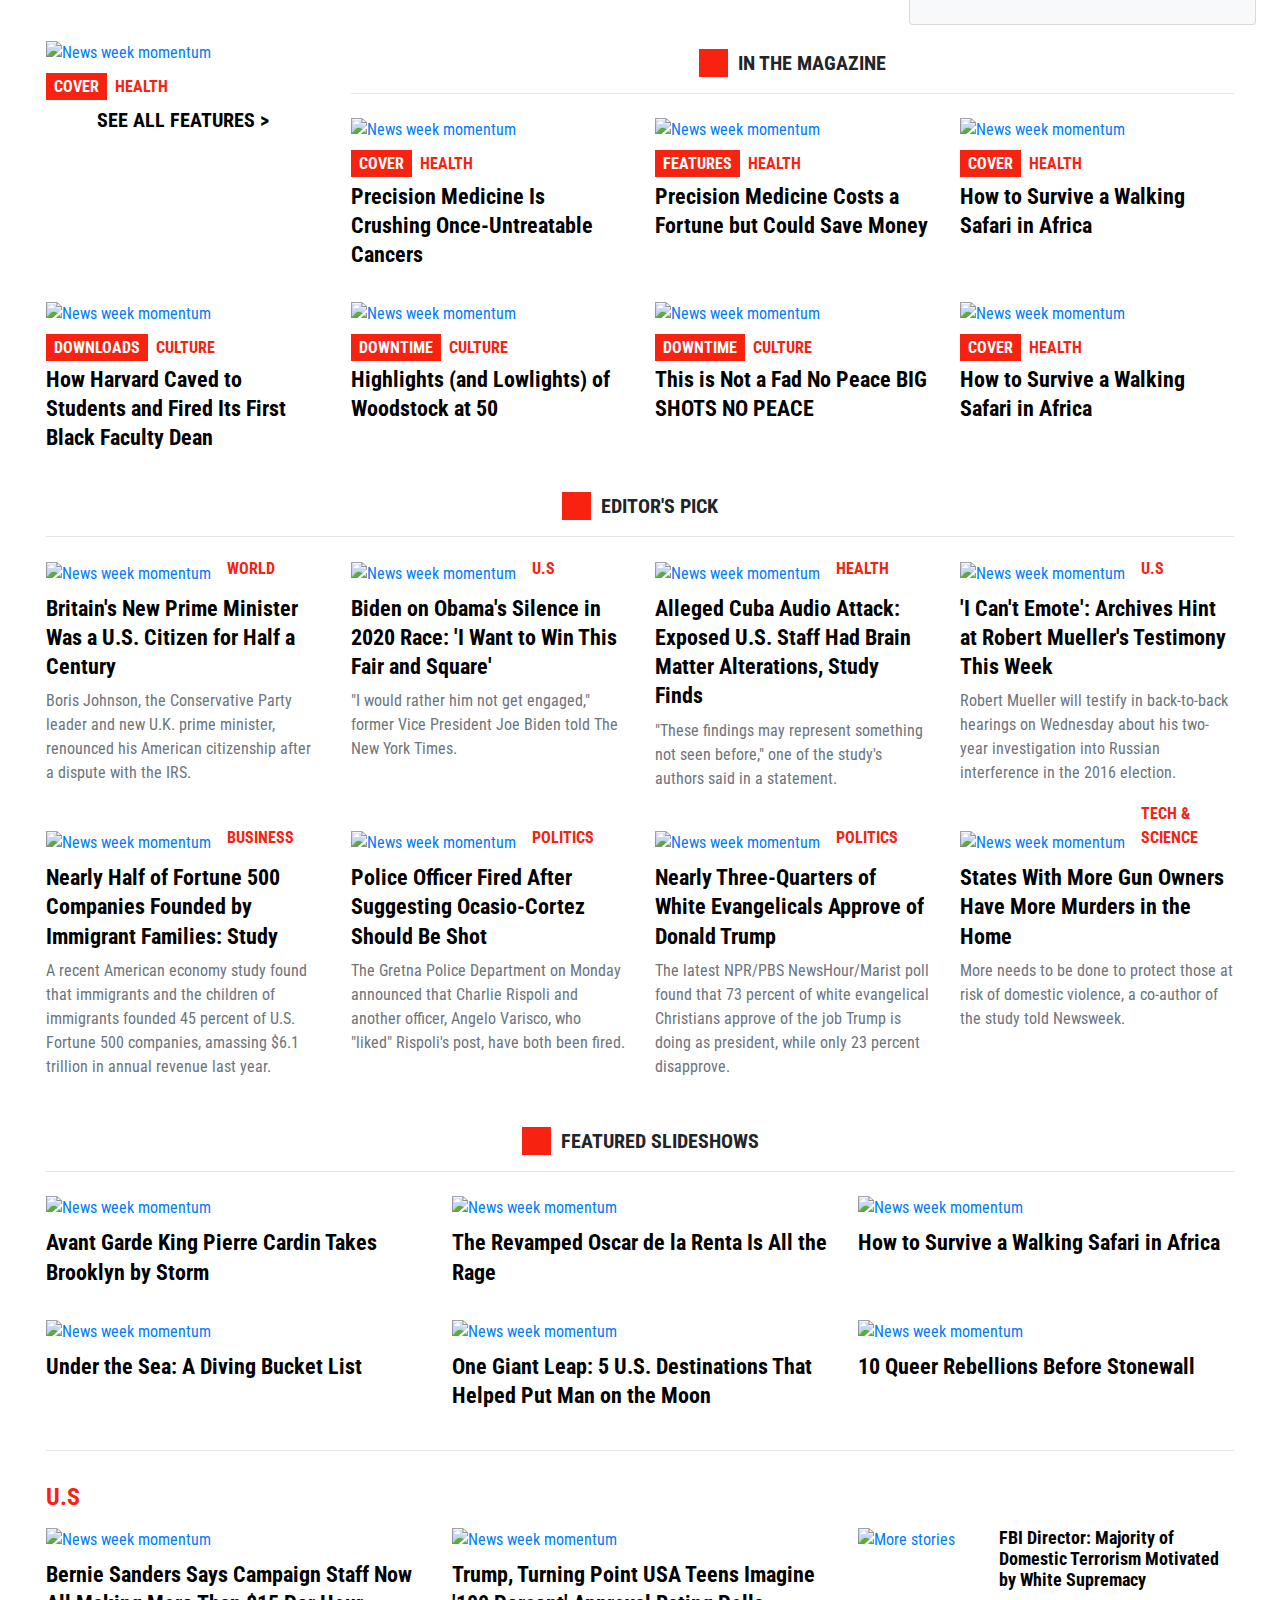
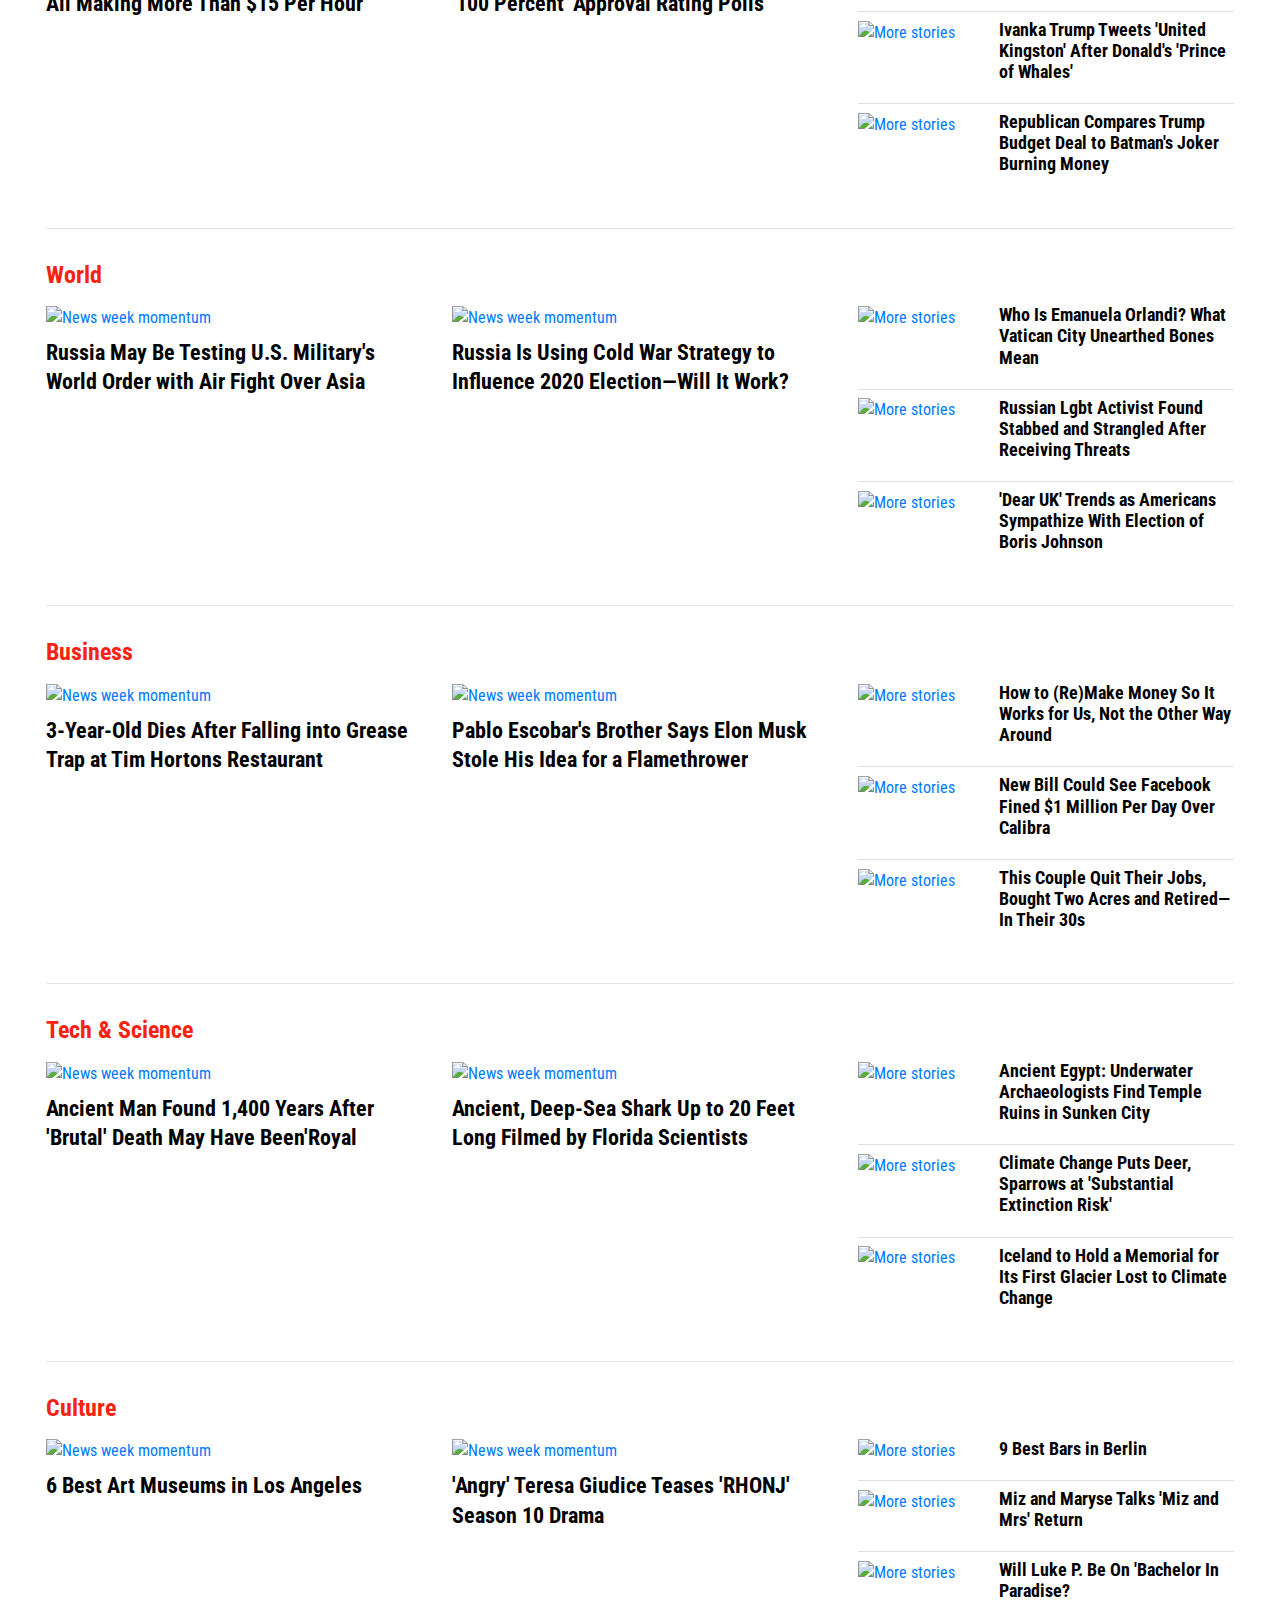
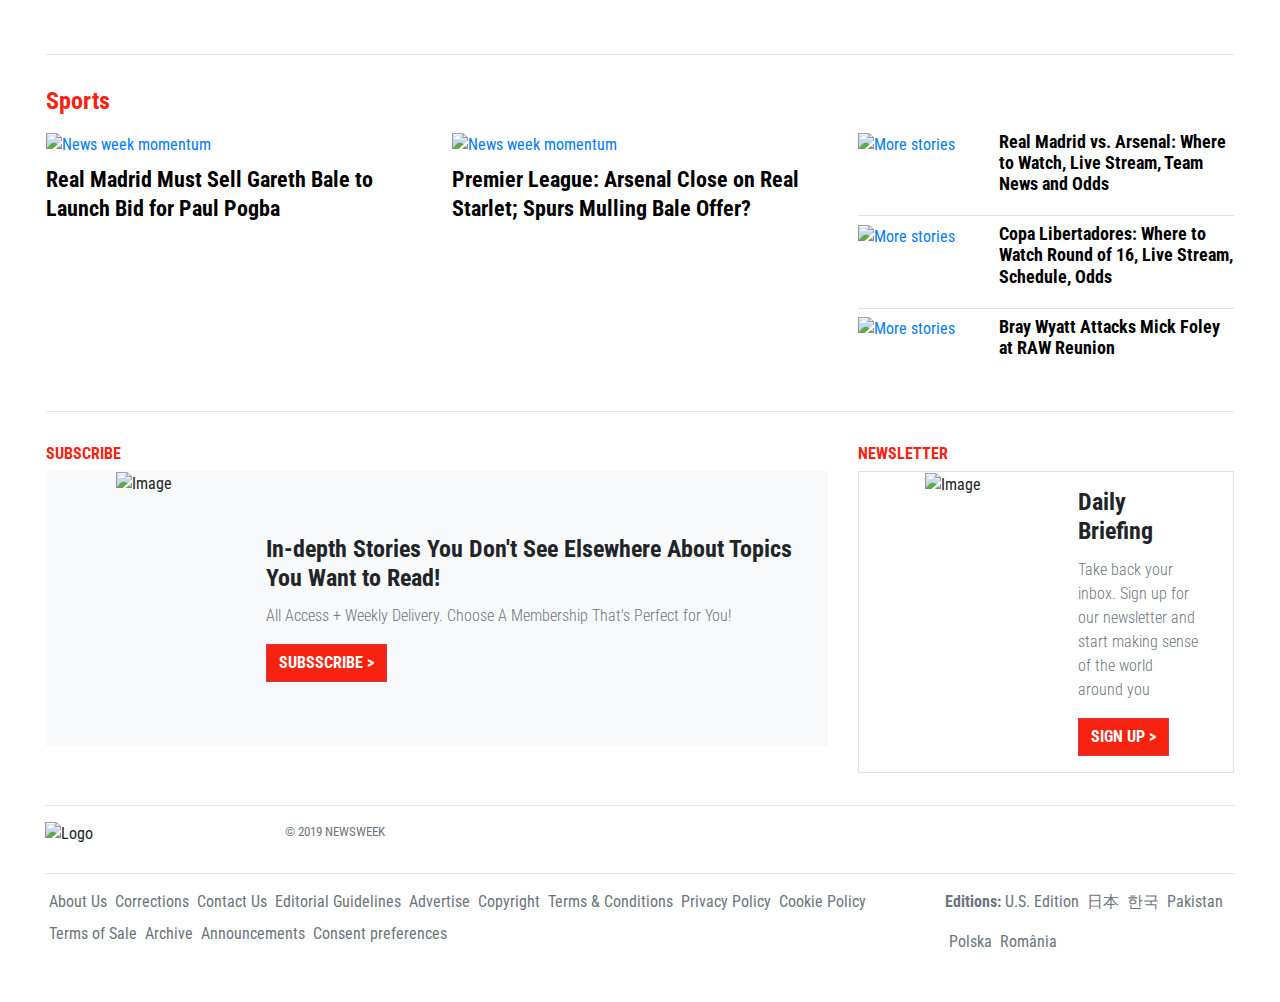
==== commit a2ae4b89: "Finish magazine section" ====
--- a/index.html
+++ b/index.html
@@ -15,1367 +15,1496 @@
   </head>
 
   <body>
-    <!-- NAVIGATION -->
-    <!-- MAIN SECTION -->
+
     <main class="container-fluid">
-      <!-- ARTICLES SECTION -->
 
-      <div class="row">
+        <main class="container-fluid">
 
-        <!-- FEATURED STORY -->
-        <div class="col-12 col-md-5 col-lg order-1 order-md-0">
-
-          <h5 class="h6 make-uppercase font-weight-bold">Featured Stories</h5>
-
-          <div class="card border-0 my-2">
-            <a class="overlay-relative" href="#"><img
-                src="https://d.newsweek.com/en/full/1511786/newsweek-momentum-awards-2019.png?w=767&h=512&q=90&f=45bc5e299016e2eb7ecdeb46b05db197"
-                class="card-img-top rounded-0" alt="News week momentum">
-              <span class="overlay-text">ANALYSIS</span></a>
-            <div class="card-body p-0 my-2">
-              <h3 class="card-title mb-2"><a href="#">The Newsweek Momentum Awards</a></h3>
-              <p class="card-text card-text-custom">The Newsweek Momentum Awards will recognize five individuals
-                around
-                the globe, as
-                well as one city, which will be chosen as the "smartest city in the world."</p>
+            <!-- ARTICLES SECTION -->
+            <div class="row">
+              <!-- FEATURED STORY -->
+              <div class="col-12 col-md-5 col-lg order-1 order-md-0">
+      
+                <h5 class="h6 make-uppercase font-weight-bold">Featured Stories</h5>
+      
+                <div class="card border-0 my-2">
+                  <a class="overlay-relative" href="#"><img
+                      src="https://d.newsweek.com/en/full/1511786/newsweek-momentum-awards-2019.png?w=767&h=512&q=90&f=45bc5e299016e2eb7ecdeb46b05db197"
+                      class="card-img-top rounded-0" alt="News week momentum">
+                    <span class="overlay-text">ANALYSIS</span></a>
+                  <div class="card-body p-0 my-2">
+                    <h3 class="card-title mb-2"><a href="#">The Newsweek Momentum Awards</a></h3>
+                    <p class="card-text card-text-custom">The Newsweek Momentum Awards will recognize five individuals
+                      around
+                      the globe, as
+                      well as one city, which will be chosen as the "smartest city in the world."</p>
+                  </div>
+                </div>
+      
+                <div class="card border-0 my-2">
+                  <a class="overlay-relative" href="#"><img
+                      src="https://d.newsweek.com/en/full/1514085/carrie-lam-hong-kong-china-taiwan.jpg?w=767&h=512&q=90&f=3a4124af370252948785bbf7e90e0009"
+                      class="card-img-top rounded-0" alt="News week momentum">
+                    <span class="overlay-text">NEWS</span></a>
+                  <div class="card-body p-0 my-2">
+                    <h3 class="card-title mb-2"><a href="#">As U.S. and Iran Tensions Get Worse, Iraq Steps In and Tries
+                        to
+                        Help</a></h3>
+                    <p class="card-text card-text-custom">Iraqi Prime Minister Adel Abdul-Mahdi traveled to Tehran to meet
+                      with Iranian
+                      President Hassan Rouhani in hopes of finding "ways to defuse the current crisis" between the U.S.
+                      and
+                      Iran.</p>
+                  </div>
+                </div>
+      
+                <div class="card border-0 my-2">
+                  <a class="overlay-relative" href="#"><img
+                      src="https://d.newsweek.com/en/full/1514058/ice.jpg?w=767&h=512&q=90&f=9731f2a81ea8b26ccc6675bc48ab876c"
+                      class="card-img-top rounded-0" alt="News week momentum">
+                    <span class="overlay-text">U.S</span></a>
+                  <div class="card-body p-0 my-2">
+                    <h3 class="card-title mb-2"><a href="#">ICE Arrest Thwarted After Neighbors Form Human Chain Around
+                        Father And Son</a></h3>
+                    <p class="card-text card-text-custom">"The family don't bother nobody, they work every day, they come
+                      home, the kids jump
+                      on their trampoline, it's just a community," one neighbor said.</p>
+                  </div>
+                </div>
+      
+                <div class="card border-0 my-2">
+                  <a class="overlay-relative" href="#"><img
+                      src="https://d.newsweek.com/en/full/1511669/spot-im-logo.png?w=767&h=512&q=90&f=b62155420f668b2e7d357abadb61a7be"
+                      class="card-img-top rounded-0" alt="News week momentum">
+                    <span class="overlay-text">EDITOR'S NOTE</span></a>
+                  <div class="card-body p-0 my-2">
+                    <h3 class="card-title mb-2"><a href="#">To Our Readers:</a></h3>
+                    <p class="card-text card-text-custom">We always want to hear from you, and to make that easier, we've
+                      implemented a new
+                      commenting forum. Take a look at the bottom of Newsweek articles. Spot.IM is a tool that helps
+                      readers respond to our stories and communicate with one another—and with us. Ask us a question,
+                      embed a GIF, point out a mistake. Be civil and respectful, please. And most important: Be in touch.
+                    </p>
+                  </div>
+                </div>
+              </div>
+      
+              <!-- TOP STORY -->
+              <div class="col-12 col-md-7 col-lg-5 order-0 order-md-1">
+      
+                <!-- TOP STORY -->
+                <section>
+      
+                  <h5 class="h6 make-uppercase font-weight-bold">Top Story</h5>
+      
+                  <div class="card border-0 my-2">
+                    <img
+                      src="https://d.newsweek.com/en/full/1514068/boris-johnson-uk-pm-trump-friend.jpg?w=591&h=364&q=90&f=69544f385c921eec7352869920158999"
+                      class="card-img-top rounded-0" alt="News week momentum">
+                    <div class="card-body p-0 my-2">
+                      <h3 class="card-title mb-2 mb-2"><a href="#">Boris Johnson to Take Over as U.K. Prime Minister</a>
+                      </h3>
+                      <p class="card-text card-text-custom">The Conservative Party chose Johnson as its new leader, meaning
+                        he
+                        will succeed Prime
+                        Minister Theresa May.</p>
+                    </div>
+                  </div>
+      
+                </section>
+      
+                <!-- MORE STORIES -->
+                <section>
+                  <h5 class="h6 make-uppercase font-weight-bold mt-3">More Stories</h5>
+      
+                  <div class="card border-left-0 border-right-0 border-bottom-0 pt-3 mt-3 rounded-0">
+                    <div class="row no-gutters">
+                      <div class="col-6 col-md-3 col-sm-4">
+                        <img
+                          src="https://d.newsweek.com/en/full/1513955/afghanistan-car-bomb-attack.jpg?w=135&h=90&f=0ee5517799604ff2a3789a6c66887fd8"
+                          class="card-img rounded-0" alt="More stories">
+                      </div>
+                      <div class="col-6 col-md-9 col-sm-8 pl-3">
+                        <div class="card-body p-0">
+                          <h4 class="card-title"><a href="#">Trump: I Could Win the Afghanistan War 'in a Week' but Don't
+                              Want
+                              to Kill '10
+                              Million'</a></h4>
+                          <p class="card-text card-text-custom">"Afghanistan could be wiped off the face of the Earth. I
+                            don't
+                            want to go that
+                            route," President Donald Trump said.</p>
+                        </div>
+                      </div>
+                    </div>
+                  </div>
+      
+                  <div class="card border-left-0 border-right-0 border-bottom-0 pt-3 mt-3 rounded-0">
+                    <div class="row no-gutters">
+                      <div class="col-6 col-md-3 col-sm-4">
+                        <img
+                          src="https://d.newsweek.com/en/full/1513838/candida-auris-fungi-fungus-stock-getty.jpg?w=135&h=90&f=09c43508367d09edb7da573b11586e96"
+                          class="card-img rounded-0" alt="More stories">
+                      </div>
+                      <div class="col-6 col-md-9 col-sm-8 col-sm-8 pl-3">
+                        <div class="card-body p-0">
+                          <h4 class="card-title"><a href="#">Global Warming May Lead to Diseases We Don't Know About,
+                              Scientists
+                              Warn</a></h4>
+                          <p class="card-text card-text-custom">A CDC official warned the fungus "is behaving in unexpected
+                            and
+                            concerning ways, causing severe disease in countries across the globe, including the United
+                            States."
+                          </p>
+                        </div>
+                      </div>
+                    </div>
+                  </div>
+      
+                  <div class="card border-left-0 border-right-0 border-bottom-0 pt-3 mt-3 rounded-0">
+                    <div class="row no-gutters">
+                      <div class="col-6 col-md-3 col-sm-4">
+                        <img
+                          src="https://d.newsweek.com/en/full/1514039/north-korea-submarine-kim-jong-un-icbm.jpg?w=135&h=90&f=4bee94d4999822d52d4583481e3f7fed"
+                          class="card-img rounded-0" alt="More stories">
+                      </div>
+                      <div class="col-6 col-md-9 col-sm-8 pl-3">
+                        <div class="card-body p-0">
+                          <h4 class="card-title"><a href="#">Photos Show Kim Jong Un Inspecting New Submarine, Deployment
+                              'Near
+                              at Hand'</a></h4>
+                          <p class="card-text card-text-custom">Reports suggested the new submarine may have been designed
+                            to
+                            carry and launch ballistic missiles, which could in future be tipped with nuclear warheads.</p>
+                        </div>
+                      </div>
+                    </div>
+                  </div>
+      
+                  <div class="card border-left-0 border-right-0 border-bottom-0 pt-3 mt-3 rounded-0">
+                    <div class="row no-gutters">
+                      <div class="col-6 col-md-3 col-sm-4">
+                        <img
+                          src="https://d.newsweek.com/en/full/1512958/boris-johnson-new-york-city-us-citizen.jpg?w=135&h=90&f=863620b9634e130128c23299b781dc87"
+                          class="card-img rounded-0" alt="More stories">
+                      </div>
+                      <div class="col-6 col-md-9 col-sm-8 pl-3">
+                        <div class="card-body p-0">
+                          <h4 class="card-title"><a href="#">Britain's New Prime Minister Was a U.S. Citizen for Half a
+                              Century</a></h4>
+                          <p class="card-text card-text-custom">Boris Johnson, the Conservative Party leader and new U.K.
+                            prime
+                            minister, renounced his American citizenship after a dispute with the IRS.</p>
+                        </div>
+                      </div>
+                    </div>
+                  </div>
+      
+                  <div class="card border-left-0 border-right-0 border-bottom-0 pt-3 mt-3 rounded-0">
+                    <div class="row no-gutters">
+                      <div class="col-6 col-md-3 col-sm-4">
+                        <img
+                          src="https://d.newsweek.com/en/full/1514047/duterte-philippines-death-penalty-corruption-drugs-war.jpg?w=135&h=90&f=2beee91c41aa2c1ce1aff53821f68796"
+                          class="card-img rounded-0" alt="More stories">
+                      </div>
+                      <div class="col-6 col-md-9 col-sm-8 pl-3">
+                        <div class="card-body p-0">
+                          <h4 class="card-title"><a href="#">Duterte Wants Death Penalty for Corruption: 'Blood That We Need
+                              to
+                              Cleanse'</a></h4>
+                          <p class="card-text card-text-custom">Philippines President Rodrigo Duterte called on Congress to
+                            reinstate the death penalty for "heinous" drug crimes and corruption in his country.</p>
+                        </div>
+                      </div>
+                    </div>
+                  </div>
+      
+                  <div class="card border-left-0 border-right-0 border-bottom-0 pt-3 mt-3 rounded-0">
+                    <div class="row no-gutters">
+                      <div class="col-6 col-md-3 col-sm-4">
+                        <img
+                          src="https://d.newsweek.com/en/full/1514051/museum-fire.png?w=135&h=90&f=d3ef75c84f52059e69ce74c580caf7aa"
+                          class="card-img rounded-0" alt="More stories">
+                      </div>
+                      <div class="col-6 col-md-9 col-sm-8 pl-3">
+                        <div class="card-body p-0">
+                          <h4 class="card-title"><a href="#">Museum Fire Mandatory Evacuations: Arizona Blaze Spreads Beyond
+                              1,000 Acres</a></h4>
+                          <p class="card-text card-text-custom">The city of Flagstaff and Coconino County have declared a
+                            state
+                            of emergency due to the impacts of the fire.</p>
+                        </div>
+                      </div>
+                    </div>
+                  </div>
+      
+                  <div class="card border-left-0 border-right-0 border-bottom-0 pt-3 mt-3 rounded-0">
+                    <div class="row no-gutters">
+                      <div class="col-6 col-md-3 col-sm-4">
+                        <img
+                          src="https://d.newsweek.com/en/full/1513855/carrie-lam-hong-kong-violence-subway.jpg?w=135&h=90&f=08b5b424779ccae353b51d06be118a33"
+                          class="card-img rounded-0" alt="More stories">
+                      </div>
+                      <div class="col-6 col-md-9 col-sm-8 pl-3">
+                        <div class="card-body p-0">
+                          <h4 class="card-title"><a href="#">Hong Kong Leader Criticizes Both Sides After Mob Attack</a>
+                          </h4>
+                          <p class="card-text card-text-custom">At least 45 people were injured, one critically, in the
+                            attack
+                            allegedly targeting anti-government protesters. Activists and lawmakers have accused the police
+                            of
+                            standing by as the violence occurred.</p>
+                        </div>
+                      </div>
+                    </div>
+                  </div>
+      
+                  <div class="card border-left-0 border-right-0 border-bottom-0 pt-3 mt-3 rounded-0">
+                    <div class="row no-gutters">
+                      <div class="col-6 col-md-3 col-sm-4">
+                        <img
+                          src="https://d.newsweek.com/en/full/1514015/trump-transfer-nuclear-tech-saudi-arabia-ok.jpg?w=135&h=90&f=435ca1b4393d5e18bef6a46e641ac397"
+                          class="card-img rounded-0" alt="More stories">
+                      </div>
+                      <div class="col-6 col-md-9 col-sm-8 pl-3">
+                        <div class="card-body p-0">
+                          <h4 class="card-title"><a href="#">GOP: 'No Impropriety' by Trump in Transfer of Nuclear Tech to
+                              Saudi
+                              Arabia</a></h4>
+                          <p class="card-text card-text-custom">Democrats have previously alleged the administration may
+                            have
+                            broken federal laws and guidelines in its numerous transfers of U.S. nuclear technology to the
+                            Middle Eastern country.</p>
+                        </div>
+                      </div>
+                    </div>
+                  </div>
+                </section>
+      
+      
+              </div>
+      
+              <!-- OPINION -->
+              <div class="col-12 col-lg order-2 order-md-2">
+      
+                <section>
+      
+                  <h5 class="h6 make-uppercase font-weight-bold">Opinion</h5>
+      
+                  <div class="card border-left-0 border-right-0 border-top-0 rounded-0 mb-3 pb-3">
+                    <div class="d-flex align-items-center">
+                      <img
+                        src="https://d.newsweek.com/en/full/1514705/james-smith.png?w=63&h=63&f=65a4f7c85a650f54455d1dab98c2a21f"
+                        class="card-img card-img-custom" alt="More stories">
+                      <div class="card-body p-0 ml-2">
+                        <h4 class="card-title mb-1"><a class="card-link-custom" href="#">
+                            Of Course Trump Is Racist—Too Bad Wall Street Doesn't Care
+                          </a></h4>
+                        <p class="card-text card-text-custom-bold">BY ROBERT REICH</p>
+                      </div>
+                    </div>
+                  </div>
+      
+                  <div class="card border-left-0 border-right-0 border-top-0 rounded-0 mb-3 pb-3">
+                    <div class="d-flex">
+                      <img
+                        src="https://d.newsweek.com/en/full/1514677/sharon-kahn.png?w=63&h=63&f=dc11452463b5f2d481af3636b648ca3c"
+                        class="card-img card-img-custom" alt="More stories">
+                      <div class="card-body p-0 ml-2">
+                        <h4 class="card-title mb-1"><a class="card-link-custom" href="#">
+                            ICE Is After My Activist Husband. But We Won't Live in Fear | Opinion</a></h4>
+                        <p class="card-text card-text-custom-bold">BY AMY GOTTLIEB</p>
+                      </div>
+                    </div>
+                  </div>
+      
+                  <div class="card border-left-0 border-right-0 border-top-0 rounded-0 mb-3 pb-3">
+                    <div class="d-flex">
+                      <img
+                        src="https://d.newsweek.com/en/full/1514737/karen-friedman.png?w=63&h=63&f=75bec0e8b0c5e9d5eca1597ed7051d09"
+                        class="card-img card-img-custom" alt="More stories">
+                      <div class="card-body p-0 ml-2">
+                        <h4 class="card-title mb-1"><a class="card-link-custom" href="#">
+                            If Trump Won't Stand Up to the Saudi Crown Prince, Congress Must</a></h4>
+                        <p class="card-text card-text-custom-bold">BY ANDREA J. PRASOW</p>
+                      </div>
+                    </div>
+                  </div>
+      
+                  <div class="card border-left-0 border-right-0 border-top-0 rounded-0 mb-3 pb-3">
+                    <div class="d-flex align-items-center">
+                      <img
+                        src="https://d.newsweek.com/en/full/83499/newt-gingrich.png?w=63&h=63&l=48&t=55&f=d8b4f8dfaad8a5f0f71bffcc6c0d6a77"
+                        class="card-img card-img-custom" alt="More stories">
+                      <div class="card-body p-0 ml-2">
+                        <h4 class="card-title mb-1"><a class="card-link-custom" href="#">
+                            Trump's Plan to Develop the Moon and Mars Will Change Humanity's Future
+                          </a></h4>
+                        <p class="card-text card-text-custom-bold">BY SETH ABRAMSON</p>
+                      </div>
+                    </div>
+                  </div>
+      
+                  <div class="card border-left-0 border-right-0 border-top-0 rounded-0 mb-3 pb-3">
+                    <div class="d-flex">
+                      <img
+                        src="https://d.newsweek.com/en/full/109962/seth-abramson.png?w=63&h=63&f=8fd3c628b9cf33a25661461bc671603e"
+                        class="card-img card-img-custom" alt="More stories">
+                      <div class="card-body p-0 ml-2">
+                        <h4 class="card-title mb-1"><a class="card-link-custom" href="#">
+                            The Mueller Report's Biggest Open Secret</a></h4>
+                        <p class="card-text card-text-custom-bold">BY NEWT GINGRICH</p>
+                      </div>
+                    </div>
+                  </div>
+      
+                  <div class="card border-left-0 border-right-0 border-top-0 rounded-0 mb-3 pb-3">
+                    <div class="d-flex">
+                      <img
+                        src="https://d.newsweek.com/en/full/1514470/yuval-harari.png?w=63&h=63&f=2c7989b637f51589b071f04cd212f1ba"
+                        class="card-img card-img-custom" alt="More stories">
+                      <div class="card-body p-0 ml-2">
+                        <h4 class="card-title mb-1"><a class="card-link-custom" href="#">
+                            Trump and Johnson Are Liked Precisely Because They Get Away With Anything</a></h4>
+                        <p class="card-text card-text-custom-bold">BY JAMES A. SMITH</p>
+                      </div>
+                    </div>
+                  </div>
+      
+                </section>
+      
+                <section>
+                  <h5 class="h6 make-uppercase font-weight-bold mb-3">Latest News</h5>
+      
+                  <div class="card border-left-0 border-right-0 border-top-0 rounded-0 pb-2 mb-2 mb-2">
+                    <div class="row no-gutters">
+                      <div class="col-7 col-sm-6 col-md-3 col-lg-5 pr-3 pr-lg-2">
+                        <img
+                          src="https://d.newsweek.com/en/full/1514135/who-kimba-white-lion.png?w=397&h=265&f=a2c3e889a25ddaa53995c79591c771f7"
+                          class="card-img rounded-0" alt="More stories">
+                      </div>
+                      <div class="col-5 col-sm-6 col-md-9 col-lg-7">
+                        <div class="card-body p-0">
+                          <h4 class="card-title"><a class="card-link-custom" href="#">Who is 'Kimba the White Lion'?</a></h4>
+                        </div>
+                      </div>
+                    </div>
+                  </div>
+      
+                  <div class="card border-left-0 border-right-0 border-top-0 rounded-0 pb-2 mb-2 mb-2">
+                    <div class="row no-gutters">
+                      <div class="col-7 col-sm-6 col-md-3 col-lg-5 pr-3 pr-lg-2">
+                        <img
+                          src="https://d.newsweek.com/en/full/1514055/us-cuba-embassy.jpg?w=397&h=265&f=1fd2b67527bab662d509dbf6051f791e"
+                          class="card-img rounded-0" alt="More stories">
+                      </div>
+                      <div class="col-5 col-sm-6 col-md-9 col-lg-7">
+                        <div class="card-body p-0">
+                          <h4 class="card-title"><a class="card-link-custom" href="#">Cuba Audio Attack: Exposed Staff Had
+                              Brain Matter Alterations, Study Finds</a></h4>
+                        </div>
+                      </div>
+                    </div>
+                  </div>
+      
+                  <div class="card border-left-0 border-right-0 border-top-0 rounded-0 pb-2 mb-2 mb-2">
+                    <div class="row no-gutters">
+                      <div class="col-7 col-sm-6 col-md-3 col-lg-5 pr-3 pr-lg-2">
+                        <img
+                          src="https://d.newsweek.com/en/full/1513497/wildlife-nature-roe-deer-stock-getty.jpg?w=397&h=265&f=4831d26894a8d64f1dc332a7b805d032"
+                          class="card-img rounded-0" alt="More stories">
+                      </div>
+                      <div class="col-5 col-sm-6 col-md-9 col-lg-7">
+                        <div class="card-body p-0">
+                          <h4 class="card-title"><a class="card-link-custom" href="#">Climate Change Puts Deer, Sparrows at
+                              'Substantial Extinction Risk'</a></h4>
+                        </div>
+                      </div>
+                    </div>
+                  </div>
+      
+                  <div class="card border-left-0 border-right-0 border-top-0 rounded-0 pb-2 mb-2 mb-2">
+                    <div class="row no-gutters">
+                      <div class="col-7 col-sm-6 col-md-3 col-lg-5 pr-3 pr-lg-2">
+                        <img
+                          src="https://d.newsweek.com/en/full/1513852/cannabis-weed-marijuana-joint-drugs-stock-getty.jpg?w=397&h=265&f=5f7549f601b35cc23ff40ae7625a1710"
+                          class="card-img rounded-0" alt="More stories">
+                      </div>
+                      <div class="col-5 col-sm-6 col-md-9 col-lg-7">
+                        <div class="card-body p-0">
+                          <h4 class="card-title"><a class="card-link-custom" href="#">Using Cannabis During Pregnancy Linked
+                              to FASD-like Symptoms</a></h4>
+                        </div>
+                      </div>
+                    </div>
+                  </div>
+      
+                  <div class="card border-left-0 border-right-0 border-top-0 rounded-0 pb-2 mb-2 mb-2">
+                    <div class="row no-gutters">
+                      <div class="col-7 col-sm-6 col-md-3 col-lg-5 pr-3 pr-lg-2">
+                        <img
+                          src="https://d.newsweek.com/en/full/1514137/okjokull-glacier.gif?w=397&h=265&f=daea9d2051de56ffa4899a2c2c4012c7"
+                          class="card-img rounded-0" alt="More stories">
+                      </div>
+                      <div class="col-5 col-sm-6 col-md-9 col-lg-7">
+                        <div class="card-body p-0">
+                          <h4 class="card-title"><a class="card-link-custom" href="#">Iceland to Hold a Memorial for Its First
+                              Glacier Lost to Climate Change</a></h4>
+                        </div>
+                      </div>
+                    </div>
+                  </div>
+      
+                  <div class="card border-left-0 border-right-0 border-top-0 rounded-0 pb-2 mb-2 mb-2">
+                    <div class="row no-gutters">
+                      <div class="col-7 col-sm-6 col-md-3 col-lg-5 pr-3 pr-lg-2">
+                        <img
+                          src="https://d.newsweek.com/en/full/1514111/former-ohio-judge-tracie-hunter.jpg?w=397&h=265&f=aa3b55ec1ff8b3f46ddc05b9ae997724"
+                          class="card-img rounded-0" alt="More stories">
+                      </div>
+                      <div class="col-5 col-sm-6 col-md-9 col-lg-7">
+                        <div class="card-body p-0">
+                          <h4 class="card-title"><a class="card-link-custom" href="#">Ohio Cops Grab Former Judge in
+                              Courtroom, Drag Her to Jail</a></h4>
+                        </div>
+                      </div>
+                    </div>
+                  </div>
+      
+                  <div class="card border-left-0 border-right-0 border-top-0 rounded-0 pb-2 mb-2 mb-2">
+                    <div class="row no-gutters">
+                      <div class="col-7 col-sm-6 col-md-3 col-lg-5 pr-3 pr-lg-2">
+                        <img
+                          src="https://d.newsweek.com/en/full/1514113/yuval-harari-donald-trump-vladimir-putin-russia.jpg?w=397&h=265&f=9126e4f0ca24f4bb512b95fcc042ce96"
+                          class="card-img rounded-0" alt="More stories">
+                      </div>
+                      <div class="col-5 col-sm-6 col-md-9 col-lg-7">
+                        <div class="card-body p-0">
+                          <h4 class="card-title"><a class="card-link-custom" href="#">Author Harari Removes Putin Criticism
+                              From Russian Translation of New Book</a></h4>
+                        </div>
+                      </div>
+                    </div>
+                  </div>
+      
+                  <div class="card border-left-0 border-right-0 border-top-0 border-bottom-0 rounded-0 pb-2 mb-2 mb-2">
+                    <div class="row no-gutters">
+                      <div class="col-7 col-sm-6 col-md-3 col-lg-5 pr-3 pr-lg-2">
+                        <img
+                          src="https://d.newsweek.com/en/full/1513852/cannabis-weed-marijuana-joint-drugs-stock-getty.jpg?w=397&h=265&f=5f7549f601b35cc23ff40ae7625a1710"
+                          class="card-img rounded-0" alt="More stories">
+                      </div>
+                      <div class="col-5 col-sm-6 col-md-9 col-lg-7">
+                        <div class="card-body p-0">
+                          <h4 class="card-title"><a class="card-link-custom" href="#">Using Cannabis During Pregnancy Linked
+                              to FASD-like Symptoms</a></h4>
+                        </div>
+                      </div>
+                    </div>
+                  </div>
+      
+      
+      
+                </section>
+      
+                <!-- NEWS LETTER -->
+                <div class="row justify-content-center">
+                  <div class="card bg-light py-3 my-2 px-3">
+                    <div class="card-body">
+                      <h4 class="card-title d-flex align-items-center">
+                        <div class="nw-icon"></div><a class="card-link-custom" href="#">
+                          SIGN UP FOR OUR NEWSLETTER
+                        </a>
+                      </h4>
+                      <a href="#" class="btn btn-secondary rounded-0 make-uppercase h4 text-white">SIGN UP ></a>
+                      <p class="card-text"><a class="text-dark font-weight-bold" href="#">Update your preferences »</a></p>
+                    </div>
+                  </div>
+                </div>
+      
+              </div>
+      
             </div>
-          </div>
-
-          <div class="card border-0 my-2">
-            <a class="overlay-relative" href="#"><img
-                src="https://d.newsweek.com/en/full/1514085/carrie-lam-hong-kong-china-taiwan.jpg?w=767&h=512&q=90&f=3a4124af370252948785bbf7e90e0009"
-                class="card-img-top rounded-0" alt="News week momentum">
-              <span class="overlay-text">NEWS</span></a>
-            <div class="card-body p-0 my-2">
-              <h3 class="card-title mb-2"><a href="#">As U.S. and Iran Tensions Get Worse, Iraq Steps In and Tries
-                  to
-                  Help</a></h3>
-              <p class="card-text card-text-custom">Iraqi Prime Minister Adel Abdul-Mahdi traveled to Tehran to meet
-                with Iranian
-                President Hassan Rouhani in hopes of finding "ways to defuse the current crisis" between the U.S.
-                and
-                Iran.</p>
-            </div>
-          </div>
-
-          <div class="card border-0 my-2">
-            <a class="overlay-relative" href="#"><img
-                src="https://d.newsweek.com/en/full/1514058/ice.jpg?w=767&h=512&q=90&f=9731f2a81ea8b26ccc6675bc48ab876c"
-                class="card-img-top rounded-0" alt="News week momentum">
-              <span class="overlay-text">U.S</span></a>
-            <div class="card-body p-0 my-2">
-              <h3 class="card-title mb-2"><a href="#">ICE Arrest Thwarted After Neighbors Form Human Chain Around
-                  Father And Son</a></h3>
-              <p class="card-text card-text-custom">"The family don't bother nobody, they work every day, they come
-                home, the kids jump
-                on their trampoline, it's just a community," one neighbor said.</p>
-            </div>
-          </div>
-
-          <div class="card border-0 my-2">
-            <a class="overlay-relative" href="#"><img
-                src="https://d.newsweek.com/en/full/1511669/spot-im-logo.png?w=767&h=512&q=90&f=b62155420f668b2e7d357abadb61a7be"
-                class="card-img-top rounded-0" alt="News week momentum">
-              <span class="overlay-text">EDITOR'S NOTE</span></a>
-            <div class="card-body p-0 my-2">
-              <h3 class="card-title mb-2"><a href="#">To Our Readers:</a></h3>
-              <p class="card-text card-text-custom">We always want to hear from you, and to make that easier, we've
-                implemented a new
-                commenting forum. Take a look at the bottom of Newsweek articles. Spot.IM is a tool that helps
-                readers respond to our stories and communicate with one another—and with us. Ask us a question,
-                embed a GIF, point out a mistake. Be civil and respectful, please. And most important: Be in touch.
-              </p>
-            </div>
-          </div>
-        </div>
-
-        <!-- TOP STORY -->
-        <div class="col-12 col-md-7 col-lg-5 order-0 order-md-1">
-
-          <!-- TOP STORY -->
-          <section>
-
-            <h5 class="h6 make-uppercase font-weight-bold">Top Story</h5>
-
-            <div class="card border-0 my-2">
-              <img
-                src="https://d.newsweek.com/en/full/1514068/boris-johnson-uk-pm-trump-friend.jpg?w=591&h=364&q=90&f=69544f385c921eec7352869920158999"
-                class="card-img-top rounded-0" alt="News week momentum">
-              <div class="card-body p-0 my-2">
-                <h3 class="card-title mb-2 mb-2"><a href="#">Boris Johnson to Take Over as U.K. Prime Minister</a>
-                </h3>
-                <p class="card-text card-text-custom">The Conservative Party chose Johnson as its new leader, meaning
-                  he
-                  will succeed Prime
-                  Minister Theresa May.</p>
-              </div>
-            </div>
-
-          </section>
-
-          <!-- MORE STORIES -->
-          <section>
-            <h5 class="h6 make-uppercase font-weight-bold mt-3">More Stories</h5>
-
-            <div class="card border-left-0 border-right-0 border-bottom-0 pt-3 mt-3 rounded-0">
-              <div class="row no-gutters">
-                <div class="col-6 col-md-3 col-sm-4">
-                  <img
-                    src="https://d.newsweek.com/en/full/1513955/afghanistan-car-bomb-attack.jpg?w=135&h=90&f=0ee5517799604ff2a3789a6c66887fd8"
-                    class="card-img rounded-0" alt="More stories">
-                </div>
-                <div class="col-6 col-md-9 col-sm-8 pl-3">
-                  <div class="card-body p-0">
-                    <h4 class="card-title"><a href="#">Trump: I Could Win the Afghanistan War 'in a Week' but Don't
-                        Want
-                        to Kill '10
-                        Million'</a></h4>
-                    <p class="card-text card-text-custom">"Afghanistan could be wiped off the face of the Earth. I
-                      don't
-                      want to go that
-                      route," President Donald Trump said.</p>
-                  </div>
-                </div>
-              </div>
-            </div>
-
-            <div class="card border-left-0 border-right-0 border-bottom-0 pt-3 mt-3 rounded-0">
-              <div class="row no-gutters">
-                <div class="col-6 col-md-3 col-sm-4">
-                  <img
-                    src="https://d.newsweek.com/en/full/1513838/candida-auris-fungi-fungus-stock-getty.jpg?w=135&h=90&f=09c43508367d09edb7da573b11586e96"
-                    class="card-img rounded-0" alt="More stories">
-                </div>
-                <div class="col-6 col-md-9 col-sm-8 col-sm-8 pl-3">
-                  <div class="card-body p-0">
-                    <h4 class="card-title"><a href="#">Global Warming May Lead to Diseases We Don't Know About,
-                        Scientists
-                        Warn</a></h4>
-                    <p class="card-text card-text-custom">A CDC official warned the fungus "is behaving in unexpected
-                      and
-                      concerning ways, causing severe disease in countries across the globe, including the United
-                      States."
+      
+            <!-- MAGAZINE SECTION -->
+            <!-- Features magazine -->
+            <section class="px-lg-3">
+      
+                <div class="row">
+        
+                  <div class="col-12 col-md-3 card border-0 rounded-0 my-2">
+                    <a href="#"><img
+                        src="https://d.newsweek.com/en/full/1512696/july-26-2019-cover.jpg?w=290&h=387&q=90&f=9544b69a2b1f0d5f0d8daaa50bcf6d3d"
+                        class="card-img-top rounded-0" alt="News week momentum"></a>
+                    <div class="card-body p-0 my-2">
+                      <h4 class="header-custom h6 font-weight-bold mt-1"><span class="py-1 px-2 mr-2">COVER</span><a
+                          href="#">Health</a>
+                      </h4>
+                      <h3 class="card-title mb-2 text-center"><a class="h5 font-weight-bold" href="#">SEE
+                          ALL FEATURES ></a>
+                      </h3>
+                    </div>
+                  </div>
+        
+                  <div class="col-12 col-md-9">
+                    <div class="container-header pt-3">
+                      <span class="nw-icon"></span>
+                      <h2 class="h5 text-center font-weight-bold">IN THE MAGAZINE</h2>
+                    </div>
+                    <hr>
+        
+                    <div class="row">
+        
+                      <div class="col-12 col-md card border-0 rounded-0 my-2">
+                        <a href="#"><img
+                            src="https://www.researchgate.net/profile/Matheus_Oliveira/publication/284281387/figure/fig3/AS:320434424827906@1453408928993/Pre-and-post-operative-images-of-a-typical-normal-pressure-hydrocephalus-patient-of-group_Q320.jpg"
+                            class="card-img-top rounded-0" alt="News week momentum"></a>
+                        <div class="card-body p-0 my-2">
+                          <h4 class="header-custom h6 font-weight-bold mt-1"><span class="py-1 px-2 mr-2">COVER</span><a
+                              href="#">Health</a>
+                          </h4>
+                          <h3 class="card-title mb-2"><a href="#">Precision Medicine Is Crushing Once-Untreatable Cancers</a>
+                          </h3>
+                        </div>
+                      </div>
+        
+                      <div class="col-12 col-md card border-0 rounded-0 my-2">
+                        <a href="#"><img
+                            src="https://www.asiamediacentre.org.nz/assets/_resampled/ScaleWidthWzI4OV0/066a5b10e2fbe31db137353516d1ddfceb19af01.jpg"
+                            class="card-img-top rounded-0" alt="News week momentum"></a>
+                        <div class="card-body p-0 my-2">
+                          <h4 class="header-custom h6 font-weight-bold mt-1"><span class="py-1 px-2 mr-2">FEATURES</span><a
+                              href="#">Health</a>
+                          </h4>
+                          <h3 class="card-title mb-2"><a href="#">Precision Medicine Costs a Fortune but Could Save Money</a>
+                          </h3>
+                        </div>
+                      </div>
+        
+                      <div class="col-12 col-md card border-0 rounded-0 my-2">
+                        <a href="#"><img
+                            src="https://static.wixstatic.com/media/f5fa78_ab890a0e8cb44ba1bcceac42d43c4a1d~mv2_d_3000_3000_s_4_2.jpg/v1/fill/w_289,h_289,al_c,q_80,usm_0.66_1.00_0.01/f5fa78_ab890a0e8cb44ba1bcceac42d43c4a1d~mv2_d_3000_3000_s_4_2.webp"
+                            class="card-img-top rounded-0" alt="News week momentum"></a>
+                        <div class="card-body p-0 my-2">
+                          <h4 class="header-custom h6 font-weight-bold mt-1"><span class="py-1 px-2 mr-2">COVER</span><a
+                              href="#">Health</a>
+                          </h4>
+                          <h3 class="card-title mb-2"><a href="#">How to Survive a Walking Safari in Africa</a></h3>
+                        </div>
+                      </div>
+        
+                    </div>
+        
+                  </div>
+        
+                </div>
+        
+                <div class="row">
+        
+                  <div class="col-12 col-md card border-0 rounded-0 my-2">
+                    <a href="#"><img
+                        src="https://static1.squarespace.com/static/58718af89de4bbf0b386d28d/t/5963cc01b6ac5065efd2ee00/1499712545194/news-web-photo2.jpg"
+                        class="card-img-top rounded-0" alt="News week momentum"></a>
+                    <div class="card-body p-0 my-2">
+                      <h4 class="header-custom h6 font-weight-bold mt-1"><span class="py-1 px-2 mr-2">DOWNLOADS</span><a
+                          href="#">CULTURE</a>
+                      </h4>
+                      <h3 class="card-title mb-2"><a href="#">How Harvard Caved to Students and Fired Its First Black Faculty
+                          Dean</a>
+                      </h3>
+                    </div>
+                  </div>
+        
+                  <div class="col-12 col-md card border-0 rounded-0 my-2">
+                    <a href="#"><img src="https://www.wrfi.org/wp-content/uploads/2019/07/17445556352_a584fdb668.jpg"
+                        class="card-img-top rounded-0" alt="News week momentum"></a>
+                    <div class="card-body p-0 my-2">
+                      <h4 class="header-custom h6 font-weight-bold mt-1"><span class="py-1 px-2 mr-2">DOWNTIME</span><a
+                          href="#">CULTURE</a>
+                      </h4>
+                      <h3 class="card-title mb-2"><a href="#">Highlights (and Lowlights) of Woodstock at 50</a></h3>
+                    </div>
+                  </div>
+        
+                  <div class="col-12 col-md card border-0 rounded-0 my-2">
+                    <a href="#"><img
+                        src="https://encrypted-tbn0.gstatic.com/images?q=tbn:ANd9GcReJGJIn3FLeV20URtZAPMIyXfrGz9mU3JIP46mBKVpwX0LkYDYfA"
+                        class="card-img-top rounded-0" alt="News week momentum"></a>
+                    <div class="card-body p-0 my-2">
+                      <h4 class="header-custom h6 font-weight-bold mt-1"><span class="py-1 px-2 mr-2">DOWNTIME</span><a
+                          href="#">CULTURE</a>
+                      </h4>
+                      <h3 class="card-title mb-2"><a href="#">This is Not
+                          a Fad No Peace BIG SHOTS NO PEACE
+                        </a></h3>
+                    </div>
+                  </div>
+        
+                  <div class="col-12 col-md card border-0 rounded-0 my-2">
+                    <a href="#"><img
+                        src="https://www.pjstar.com/storyimage/IP/20190430/NEWS/190439986/AR/0/AR-190439986.jpg?MaxW=600"
+                        class="card-img-top rounded-0" alt="News week momentum"></a>
+                    <div class="card-body p-0 my-2">
+                      <h4 class="header-custom h6 font-weight-bold mt-1"><span class="py-1 px-2 mr-2">COVER</span><a
+                          href="#">Health</a>
+                      </h4>
+                      <h3 class="card-title mb-2"><a href="#">How to Survive a Walking Safari in Africa</a></h3>
+                    </div>
+                  </div>
+        
+                </div>
+        
+        
+              </section>
+      
+            <!-- EDITORS SECTION -->
+            <section class="px-lg-3">
+      
+              <div class="container-header pt-3">
+                <span class="nw-icon"></span>
+                <h2 class="h5 text-center font-weight-bold">EDITOR'S PICK</h2>
+              </div>
+              <hr>
+              <div class="row">
+      
+                <div class="col-12 col-md-6 col-lg-3 card border-0 rounded-0 my-2">
+                  <a class="overlay-relative" href="#"><img
+                      src="https://d.newsweek.com/en/full/1512958/boris-johnson-new-york-city-us-citizen.jpg?w=767&h=512&f=61c45beb8ba2afb72253f2a95fa5696b"
+                      class="card-img-top rounded-0" alt="News week momentum">
+                    <span class="overlay-text">WORLD</span></a>
+                  <div class="card-body p-0 my-2">
+                    <h3 class="card-title mb-2"><a href="#">Britain's New Prime Minister Was a U.S. Citizen for Half a
+                        Century</a></h3>
+                    <p class="text-muted">Boris Johnson, the Conservative Party leader and new U.K. prime minister,
+                      renounced his American citizenship after a dispute with the IRS.</p>
+                  </div>
+                </div>
+      
+                <div class="col-12 col-md-6 col-lg-3 card border-0 rounded-0 my-2">
+                  <a class="overlay-relative" href="#"><img
+                      src="https://d.newsweek.com/en/full/1514114/barack-obama-joe-biden-2020-endorsement.jpg?w=767&h=512&f=723699ffc95218486b576df95f30b804"
+                      class="card-img-top rounded-0" alt="News week momentum">
+                    <span class="overlay-text">U.S</span></a>
+                  <div class="card-body p-0 my-2">
+                    <h3 class="card-title mb-2"><a href="#">Biden on Obama's Silence in 2020 Race: 'I Want to Win This Fair
+                        and Square'</a></h3>
+                    <p class="text-muted">"I would rather him not get engaged," former Vice President Joe Biden told The New
+                      York Times.</p>
+                  </div>
+                </div>
+      
+                <div class="col-12 col-md-6 col-lg-3 card border-0 rounded-0 my-2">
+                  <a class="overlay-relative" href="#"><img
+                      src="https://d.newsweek.com/en/full/1514055/us-cuba-embassy.jpg?w=767&h=512&f=ad326a2e75547a00d5f3e3b0c7ff766e"
+                      class=" card-img-top rounded-0" alt="News week momentum">
+                    <span class="overlay-text">HEALTH</span></a>
+                  <div class="card-body p-0 my-2">
+                    <h3 class="card-title mb-2"><a href="#">Alleged Cuba Audio Attack: Exposed U.S. Staff Had Brain Matter
+                        Alterations, Study Finds</a></h3>
+                    <p class="text-muted">"These findings may represent something not seen before," one of the study's authors
+                      said in a statement.</p>
+                  </div>
+                </div>
+      
+                <div class="col-12 col-md-6 col-lg-3 card border-0 rounded-0 my-2">
+                  <a class="overlay-relative" href="#"><img
+                      src="https://d.newsweek.com/en/full/1513874/special-counsel-robert-mueller-russia-press-conference.jpg?w=767&h=512&f=71830276cb6f01a71c0912e30f2f2e08"
+                      class="card-img-top rounded-0" alt="News week momentum">
+                    <span class="overlay-text">U.S</span></a>
+                  <div class="card-body p-0 my-2">
+                    <h3 class="card-title mb-2"><a href="#">'I Can't Emote': Archives Hint at Robert Mueller's Testimony This
+                        Week</a></h3>
+                    <p class="text-muted">Robert Mueller will testify in back-to-back hearings on Wednesday about his two-year
+                      investigation into Russian interference in the 2016 election.</p>
+                  </div>
+                </div>
+      
+      
+              </div>
+      
+              <div class="row">
+      
+                <div class="col-12 col-md-6 col-lg-3 card border-0 rounded-0 my-2">
+                  <a class="overlay-relative" href="#"><img
+                      src="https://d.newsweek.com/en/full/338271/06-05-green-09.jpg?w=767&h=512&f=793ec33de309e5a20d341f80fe93b1e8"
+                      class="card-img-top rounded-0" alt="News week momentum">
+                    <span class="overlay-text">BUSINESS</span></a>
+                  <div class="card-body p-0 my-2">
+                    <h3 class="card-title mb-2"><a href="#">Nearly Half of Fortune 500 Companies Founded by Immigrant
+                        Families: Study</a></h3>
+                    <p class="text-muted">A recent American economy study found that immigrants and the children of immigrants
+                      founded 45 percent of U.S. Fortune 500 companies, amassing $6.1 trillion in annual revenue last year.
                     </p>
                   </div>
                 </div>
-              </div>
-            </div>
-
-            <div class="card border-left-0 border-right-0 border-bottom-0 pt-3 mt-3 rounded-0">
-              <div class="row no-gutters">
-                <div class="col-6 col-md-3 col-sm-4">
-                  <img
-                    src="https://d.newsweek.com/en/full/1514039/north-korea-submarine-kim-jong-un-icbm.jpg?w=135&h=90&f=4bee94d4999822d52d4583481e3f7fed"
-                    class="card-img rounded-0" alt="More stories">
-                </div>
-                <div class="col-6 col-md-9 col-sm-8 pl-3">
-                  <div class="card-body p-0">
-                    <h4 class="card-title"><a href="#">Photos Show Kim Jong Un Inspecting New Submarine, Deployment
-                        'Near
-                        at Hand'</a></h4>
-                    <p class="card-text card-text-custom">Reports suggested the new submarine may have been designed
-                      to
-                      carry and launch ballistic missiles, which could in future be tipped with nuclear warheads.</p>
-                  </div>
-                </div>
-              </div>
-            </div>
-
-            <div class="card border-left-0 border-right-0 border-bottom-0 pt-3 mt-3 rounded-0">
-              <div class="row no-gutters">
-                <div class="col-6 col-md-3 col-sm-4">
-                  <img
-                    src="https://d.newsweek.com/en/full/1512958/boris-johnson-new-york-city-us-citizen.jpg?w=135&h=90&f=863620b9634e130128c23299b781dc87"
-                    class="card-img rounded-0" alt="More stories">
-                </div>
-                <div class="col-6 col-md-9 col-sm-8 pl-3">
-                  <div class="card-body p-0">
-                    <h4 class="card-title"><a href="#">Britain's New Prime Minister Was a U.S. Citizen for Half a
-                        Century</a></h4>
-                    <p class="card-text card-text-custom">Boris Johnson, the Conservative Party leader and new U.K.
-                      prime
-                      minister, renounced his American citizenship after a dispute with the IRS.</p>
-                  </div>
-                </div>
-              </div>
-            </div>
-
-            <div class="card border-left-0 border-right-0 border-bottom-0 pt-3 mt-3 rounded-0">
-              <div class="row no-gutters">
-                <div class="col-6 col-md-3 col-sm-4">
-                  <img
-                    src="https://d.newsweek.com/en/full/1514047/duterte-philippines-death-penalty-corruption-drugs-war.jpg?w=135&h=90&f=2beee91c41aa2c1ce1aff53821f68796"
-                    class="card-img rounded-0" alt="More stories">
-                </div>
-                <div class="col-6 col-md-9 col-sm-8 pl-3">
-                  <div class="card-body p-0">
-                    <h4 class="card-title"><a href="#">Duterte Wants Death Penalty for Corruption: 'Blood That We Need
-                        to
-                        Cleanse'</a></h4>
-                    <p class="card-text card-text-custom">Philippines President Rodrigo Duterte called on Congress to
-                      reinstate the death penalty for "heinous" drug crimes and corruption in his country.</p>
-                  </div>
-                </div>
-              </div>
-            </div>
-
-            <div class="card border-left-0 border-right-0 border-bottom-0 pt-3 mt-3 rounded-0">
-              <div class="row no-gutters">
-                <div class="col-6 col-md-3 col-sm-4">
-                  <img
-                    src="https://d.newsweek.com/en/full/1514051/museum-fire.png?w=135&h=90&f=d3ef75c84f52059e69ce74c580caf7aa"
-                    class="card-img rounded-0" alt="More stories">
-                </div>
-                <div class="col-6 col-md-9 col-sm-8 pl-3">
-                  <div class="card-body p-0">
-                    <h4 class="card-title"><a href="#">Museum Fire Mandatory Evacuations: Arizona Blaze Spreads Beyond
-                        1,000 Acres</a></h4>
-                    <p class="card-text card-text-custom">The city of Flagstaff and Coconino County have declared a
-                      state
-                      of emergency due to the impacts of the fire.</p>
-                  </div>
-                </div>
-              </div>
-            </div>
-
-            <div class="card border-left-0 border-right-0 border-bottom-0 pt-3 mt-3 rounded-0">
-              <div class="row no-gutters">
-                <div class="col-6 col-md-3 col-sm-4">
-                  <img
-                    src="https://d.newsweek.com/en/full/1513855/carrie-lam-hong-kong-violence-subway.jpg?w=135&h=90&f=08b5b424779ccae353b51d06be118a33"
-                    class="card-img rounded-0" alt="More stories">
-                </div>
-                <div class="col-6 col-md-9 col-sm-8 pl-3">
-                  <div class="card-body p-0">
-                    <h4 class="card-title"><a href="#">Hong Kong Leader Criticizes Both Sides After Mob Attack</a>
-                    </h4>
-                    <p class="card-text card-text-custom">At least 45 people were injured, one critically, in the
-                      attack
-                      allegedly targeting anti-government protesters. Activists and lawmakers have accused the police
-                      of
-                      standing by as the violence occurred.</p>
-                  </div>
-                </div>
-              </div>
-            </div>
-
-            <div class="card border-left-0 border-right-0 border-bottom-0 pt-3 mt-3 rounded-0">
-              <div class="row no-gutters">
-                <div class="col-6 col-md-3 col-sm-4">
-                  <img
-                    src="https://d.newsweek.com/en/full/1514015/trump-transfer-nuclear-tech-saudi-arabia-ok.jpg?w=135&h=90&f=435ca1b4393d5e18bef6a46e641ac397"
-                    class="card-img rounded-0" alt="More stories">
-                </div>
-                <div class="col-6 col-md-9 col-sm-8 pl-3">
-                  <div class="card-body p-0">
-                    <h4 class="card-title"><a href="#">GOP: 'No Impropriety' by Trump in Transfer of Nuclear Tech to
-                        Saudi
-                        Arabia</a></h4>
-                    <p class="card-text card-text-custom">Democrats have previously alleged the administration may
-                      have
-                      broken federal laws and guidelines in its numerous transfers of U.S. nuclear technology to the
-                      Middle Eastern country.</p>
-                  </div>
-                </div>
-              </div>
-            </div>
-          </section>
+      
+                <div class="col-12 col-md-6 col-lg-3 card border-0 rounded-0 my-2">
+                  <a class="overlay-relative" href="#"><img
+                      src="https://d.newsweek.com/en/full/1513995/alexandria-ocasio-cortez.jpg?w=767&h=512&f=aff512e49ea6fd0b89066d8bbfcc2f3b"
+                      class="card-img-top rounded-0" alt="News week momentum">
+                    <span class="overlay-text">POLITICS</span></a>
+                  <div class="card-body p-0 my-2">
+                    <h3 class="card-title mb-2"><a href="#">Police Officer Fired After Suggesting Ocasio-Cortez Should Be Shot
+                      </a></h3>
+                    <p class="text-muted">The Gretna Police Department on Monday announced that Charlie Rispoli and another
+                      officer, Angelo Varisco, who "liked" Rispoli's post, have both been fired.</p>
+                  </div>
+                </div>
+      
+                <div class="col-12 col-md-6 col-lg-3 card border-0 rounded-0 my-2">
+                  <a class="overlay-relative" href="#"><img
+                      src="https://d.newsweek.com/en/full/1514020/donald-trump.jpg?w=767&h=512&f=b5b934dc1a9c3714d7dd8458f1ea8c7b"
+                      class=" card-img-top rounded-0" alt="News week momentum">
+                    <span class="overlay-text">POLITICS</span></a>
+                  <div class="card-body p-0 my-2">
+                    <h3 class="card-title mb-2"><a href="#">Nearly Three-Quarters of White Evangelicals Approve of Donald
+                        Trump</a></h3>
+                    <p class="text-muted">The latest NPR/PBS NewsHour/Marist poll found that 73 percent of white evangelical
+                      Christians approve of the job Trump is doing as president, while only 23 percent disapprove.</p>
+                  </div>
+                </div>
+      
+                <div class="col-12 col-md-6 col-lg-3 card border-0 rounded-0 my-2">
+                  <a class="overlay-relative" href="#"><img
+                      src="https://d.newsweek.com/en/full/1513452/9mm-pistol-fun-firearm-muzzle-stock.jpg?w=767&h=512&f=557619c7a6f067cf3aa92caae81ac833"
+                      class="card-img-top rounded-0" alt="News week momentum">
+                    <span class="overlay-text">TECH & SCIENCE</span></a>
+                  <div class="card-body p-0 my-2">
+                    <h3 class="card-title mb-2"><a href="#">States With More Gun Owners Have More Murders in the Home
+                      </a></h3>
+                    <p class="text-muted">More needs to be done to protect those at risk of domestic violence, a co-author of
+                      the study told Newsweek.</p>
+                  </div>
+                </div>
+      
+              </div>
+      
+            </section>
+      
+            <!-- FEATURED SLIDESHOWS -->
+            <section class="px-lg-3">
+      
+              <div class="container-header pt-3">
+                <span class="nw-icon"></span>
+                <h2 class="h5 text-center font-weight-bold">FEATURED SLIDESHOWS</h2>
+              </div>
+              <hr>
+              <div class="row">
+      
+                <div class="col-12 col-md-4 card border-0 rounded-0 my-2">
+                  <a class="overlay-relative" href="#"><img
+                      src="https://d.newsweek.com/en/full/1514149/pierre-cardin.jpg?w=767&h=512&f=ed163fb3b3cd8f0950f44641678c935d"
+                      class="card-img-top rounded-0" alt="News week momentum">
+                    <span class="overlay-text--icon"></span></a>
+                  <div class="card-body p-0 my-2">
+                    <h3 class="card-title mb-2"><a href="#">Avant Garde King Pierre Cardin Takes Brooklyn by Storm</a></h3>
+                  </div>
+                </div>
+      
+                <div class="col-12 col-md-4 card border-0 rounded-0 my-2">
+                  <a class="overlay-relative" href="#"><img
+                      src="https://d.newsweek.com/en/full/1511473/oscar-11.jpg?w=767&h=512&f=6ae891ac8c25390ea775acf83608e8c6"
+                      class="card-img-top rounded-0" alt="News week momentum">
+                    <span class="overlay-text--icon"></span></a>
+                  <div class="card-body p-0 my-2">
+                    <h3 class="card-title mb-2"><a href="#">The Revamped Oscar de la Renta Is All the Rage</a></h3>
+                  </div>
+                </div>
+      
+                <div class="col-12 col-md-4 card border-0 rounded-0 my-2">
+                  <a class="overlay-relative" href="#"><img
+                      src="https://d.newsweek.com/en/full/1509498/lions-safari.jpg?w=767&h=512&l=0&t=0&f=55ee6bce8e8106701cf65268463dcab7"
+                      class="card-img-top rounded-0" alt="News week momentum">
+                    <span class="overlay-text--icon"></span></a>
+                  <div class="card-body p-0 my-2">
+                    <h3 class="card-title mb-2"><a href="#">How to Survive a Walking Safari in Africa</a></h3>
+                  </div>
+                </div>
+      
+              </div>
+      
+              <div class="row">
+      
+                <div class="col-12 col-md-4 card border-0 rounded-0 my-2">
+                  <a class="overlay-relative" href="#"><img
+                      src="https://d.newsweek.com/en/full/1508579/papua-new-guinea-diving-5.jpg?w=767&h=512&f=048c5c7e40f6e51f2f47cd309dba9494"
+                      class="card-img-top rounded-0" alt="News week momentum">
+                    <span class="overlay-text--icon"></span></a>
+                  <div class="card-body p-0 my-2">
+                    <h3 class="card-title mb-2"><a href="#">Under the Sea: A Diving Bucket List</a></h3>
+                  </div>
+                </div>
+      
+                <div class="col-12 col-md-4 card border-0 rounded-0 my-2">
+                  <a class="overlay-relative" href="#"><img
+                      src="https://d.newsweek.com/en/full/1506562/us-space-rocket-center.jpg?w=767&h=512&f=e1069d896130ae127101a42fa77ab51c"
+                      class="card-img-top rounded-0" alt="News week momentum">
+                    <span class="overlay-text--icon"></span></a>
+                  <div class="card-body p-0 my-2">
+                    <h3 class="card-title mb-2"><a href="#">One Giant Leap: 5 U.S. Destinations That Helped Put Man on the
+                        Moon</a></h3>
+                  </div>
+                </div>
+      
+                <div class="col-12 col-md-4 card border-0 rounded-0 my-2">
+                  <a class="overlay-relative" href="#"><img
+                      src="https://d.newsweek.com/en/full/1506127/screaming-queens-before-stonewall-comptons-cafeteria-riot.jpg?w=767&h=512&f=763c577329617a790e59aa3c5f430f25"
+                      class="card-img-top rounded-0" alt="News week momentum">
+                    <span class="overlay-text--icon"></span></a>
+                  <div class="card-body p-0 my-2">
+                    <h3 class="card-title mb-2"><a href="#">10 Queer Rebellions Before Stonewall</a></h3>
+                  </div>
+                </div>
+      
+              </div>
+              <hr>
+            </section>
+      
+            <!-- SECTION US -->
+            <section class="px-lg-3">
+              <h2 class="section-header pt-3 h5 text-left font-weight-bold"><a href="#">U.S</a></h2>
+      
+              <div class="row">
+      
+                <div class="col-12 col-md-4 card border-0 rounded-0 my-2">
+                  <a class="overlay-relative" href="#"><img
+                      src="https://d.newsweek.com/en/full/1514257/bernie-sanders.jpg?w=767&h=512&f=ed6af8fef8df9ff20c748135ea7e20b4"
+                      class="card-img-top rounded-0" alt="News week momentum">
+                  </a>
+                  <div class="card-body p-0 my-2">
+                    <h3 class="card-title mb-2"><a href="#">Bernie Sanders Says Campaign Staff Now All Making More Than $15
+                        Per Hour</a></h3>
+                  </div>
+                </div>
+      
+                <div class="col-12 col-md-4 card border-0 rounded-0 my-2">
+                  <a class="overlay-relative" href="#"><img
+                      src="https://d.newsweek.com/en/full/1514250/trump-turning-point-usa-speech.jpg?w=767&h=512&f=b734085235a190b1eab7a9f4f91ef5dc"
+                      class="card-img-top rounded-0" alt="News week momentum">
+                  </a>
+                  <div class="card-body p-0 my-2">
+                    <h3 class="card-title mb-2"><a href="#">Trump, Turning Point USA Teens Imagine '100 Percent' Approval
+                        Rating Polls</a></h3>
+                  </div>
+                </div>
+      
+                <div class="col-12 col-md-4 card border-0 rounded-0 my-2">
+      
+                  <div class="card border-left-0 border-right-0 border-top-0 border-bottom-1 rounded-0 pb-2 mb-2">
+                    <div class="row no-gutters">
+                      <div class="col-7 col-sm col-lg-4">
+                        <a href="#"><img
+                            src="https://d.newsweek.com/en/full/1514201/fbi-director-wray-hearing-domestic-terrorism.jpg?w=300&h=200&f=e24e7e6365c3da6c25f62602a32bcf71"
+                            class="card-img rounded-0 pr-3 pr-sm-0" alt="More stories"></a>
+                      </div>
+                      <div class="col col-sm-8 col-lg-8 pl-sm-3">
+                        <div class="card-body p-0">
+                          <h4 class="card-title"><a class="card-link-custom" href="#">FBI Director: Majority of Domestic
+                              Terrorism Motivated by White Supremacy</a>
+                          </h4>
+                        </div>
+                      </div>
+                    </div>
+                  </div>
+      
+                  <div class="card border-left-0 border-right-0 border-top-0 border-bottom-1 rounded-0 pb-2 mb-2">
+                    <div class="row no-gutters">
+                      <div class="col-7 col-sm col-lg-4">
+                        <a href="#"><img
+                            src="https://d.newsweek.com/en/full/1514147/ivanka-trump-united-kingston-tweet.jpg?w=300&h=200&f=f3c9b8c2bdd7c18c8d81c73067e1c913"
+                            class="card-img rounded-0 pr-3 pr-sm-0" alt="More stories"></a>
+                      </div>
+                      <div class="col col-sm-8 col-lg-8 pl-sm-3">
+                        <div class="card-body p-0">
+                          <h4 class="card-title"><a class="card-link-custom" href="#">Ivanka Trump Tweets 'United Kingston'
+                              After Donald's 'Prince of Whales'</a>
+                          </h4>
+                        </div>
+                      </div>
+                    </div>
+                  </div>
+      
+                  <div class="card border-left-0 border-right-0 border-top-0 border-bottom-0 rounded-0 pb-2 mb-2">
+                    <div class="row no-gutters">
+                      <div class="col-7 col-sm col-lg-4">
+                        <a href="#"><img
+                            src="https://d.newsweek.com/en/full/1514161/mark-walker-budget-deal-joker.jpg?w=300&h=200&f=3c1bd0b0fc865f146346a6e69c08f99c"
+                            class="card-img rounded-0 pr-3 pr-sm-0" alt="More stories"></a>
+                      </div>
+                      <div class="col col-sm-8 col-lg-8 pl-sm-3">
+                        <div class="card-body p-0">
+                          <h4 class="card-title"><a class="card-link-custom" href="#">Republican Compares Trump Budget Deal to
+                              Batman's Joker Burning Money</a>
+                          </h4>
+                        </div>
+                      </div>
+                    </div>
+                  </div>
+      
+                </div>
+      
+              </div>
+      
+              <hr>
+            </section>
+      
+            <!-- SECTION WORLD -->
+            <section class="px-lg-3">
+              <h2 class="section-header pt-3 h5 text-left font-weight-bold"><a href="#">World</a></h2>
+      
+              <div class="row">
+      
+                <div class="col-12 col-md-4 card border-0 rounded-0 my-2">
+                  <a class="overlay-relative" href="#"><img
+                      src="https://d.newsweek.com/en/full/1514253/russia-air-force-a50-plane.jpg?w=767&h=512&f=13a9fa535e72f43c153e36055636505f"
+                      class="card-img-top rounded-0" alt="News week momentum">
+                  </a>
+                  <div class="card-body p-0 my-2">
+                    <h3 class="card-title mb-2"><a href="#">Russia May Be Testing U.S. Military's World Order with Air Fight
+                        Over Asia</a></h3>
+                  </div>
+                </div>
+      
+                <div class="col-12 col-md-4 card border-0 rounded-0 my-2">
+                  <a class="overlay-relative" href="#"><img
+                      src="https://d.newsweek.com/en/full/1513558/fe-hacking-11-1158724169.jpg?w=767&h=512&f=ef02948c0c8a2a68a6a2827094041e5b"
+                      class="card-img-top rounded-0" alt="News week momentum">
+                  </a>
+                  <div class="card-body p-0 my-2">
+                    <h3 class="card-title mb-2"><a href="#">Russia Is Using Cold War Strategy to Influence 2020 Election—Will
+                        It Work?</a></h3>
+                  </div>
+                </div>
+      
+                <div class="col-12 col-md-4 card border-0 rounded-0 my-2">
+      
+                  <div class="card border-left-0 border-right-0 border-top-0 border-bottom-1 rounded-0 pb-2 mb-2">
+                    <div class="row no-gutters">
+                      <div class="col-7 col-sm col-lg-4">
+                        <a href="#"><img
+                            src="https://d.newsweek.com/en/full/1514241/emanuela-orlandi-sign.jpg?w=300&h=200&l=0&t=0&f=245c71b3d7374f9879fad18cdeca523a"
+                            class="card-img rounded-0 pr-3 pr-sm-0" alt="More stories"></a>
+                      </div>
+                      <div class="col col-sm-8 col-lg-8 pl-sm-3">
+                        <div class="card-body p-0">
+                          <h4 class="card-title"><a class="card-link-custom" href="#">Who Is Emanuela Orlandi? What Vatican
+                              City Unearthed Bones Mean</a>
+                          </h4>
+                        </div>
+                      </div>
+                    </div>
+                  </div>
+      
+                  <div class="card border-left-0 border-right-0 border-top-0 border-bottom-1 rounded-0 pb-2 mb-2">
+                    <div class="row no-gutters">
+                      <div class="col-7 col-sm col-lg-4">
+                        <a href="#"><img
+                            src="https://d.newsweek.com/en/full/1513413/russia-lgbtq-protest.jpg?w=300&h=200&f=4fa3bf9038c98bdfc3b2e89762984b52"
+                            class="card-img rounded-0 pr-3 pr-sm-0" alt="More stories"></a>
+                      </div>
+                      <div class="col col-sm-8 col-lg-8 pl-sm-3">
+                        <div class="card-body p-0">
+                          <h4 class="card-title"><a class="card-link-custom" href="#">Russian Lgbt Activist Found Stabbed and
+                              Strangled After Receiving Threats</a>
+                          </h4>
+                        </div>
+                      </div>
+                    </div>
+                  </div>
+      
+                  <div class="card border-left-0 border-right-0 border-top-0 border-bottom-0 rounded-0 pb-2 mb-2">
+                    <div class="row no-gutters">
+                      <div class="col-7 col-sm col-lg-4">
+                        <a href="#"><img
+                            src="https://d.newsweek.com/en/full/1514209/trump-johnson.jpg?w=300&h=200&f=c6a4839b6dd72cb5664a7c0af517bebf"
+                            class="card-img rounded-0 pr-3 pr-sm-0" alt="More stories"></a>
+                      </div>
+                      <div class="col col-sm-8 col-lg-8 pl-sm-3">
+                        <div class="card-body p-0">
+                          <h4 class="card-title"><a class="card-link-custom" href="#">'Dear UK' Trends as Americans Sympathize
+                              With Election of Boris Johnson</a>
+                          </h4>
+                        </div>
+                      </div>
+                    </div>
+                  </div>
+      
+                </div>
+      
+              </div>
+      
+              <hr>
+            </section>
+      
+            <!-- SECTION BUSINESS -->
+            <section class="px-lg-3">
+              <h2 class="section-header pt-3 h5 text-left font-weight-bold"><a href="#">Business</a></h2>
+      
+              <div class="row">
+      
+                <div class="col-12 col-md-4 card border-0 rounded-0 my-2">
+                  <a class="overlay-relative" href="#"><img
+                      src="https://d.newsweek.com/en/full/1512543/tim-hortons.jpg?w=767&h=512&f=79581cbecca9d0b6c42db271ffa5c126"
+                      class="card-img-top rounded-0" alt="News week momentum">
+                  </a>
+                  <div class="card-body p-0 my-2">
+                    <h3 class="card-title mb-2"><a href="#">3-Year-Old Dies After Falling into Grease Trap at Tim Hortons
+                        Restaurant</a></h3>
+                  </div>
+                </div>
+      
+                <div class="col-12 col-md-4 card border-0 rounded-0 my-2">
+                  <a class="overlay-relative" href="#"><img
+                      src="https://d.newsweek.com/en/full/1512366/escobar-flamethrower.jpg?w=767&h=512&f=cff8bf84cdd40b65fdbc0b6fe108220c"
+                      class="card-img-top rounded-0" alt="News week momentum">
+                  </a>
+                  <div class="card-body p-0 my-2">
+                    <h3 class="card-title mb-2"><a href="#">Pablo Escobar's Brother Says Elon Musk Stole His Idea for a
+                        Flamethrower</a></h3>
+                  </div>
+                </div>
+      
+                <div class="col-12 col-md-4 card border-0 rounded-0 my-2">
+      
+                  <div class="card border-left-0 border-right-0 border-top-0 border-bottom-1 rounded-0 pb-2 mb-2">
+                    <div class="row no-gutters">
+                      <div class="col-7 col-sm col-lg-4">
+                        <a href="#"><img
+                            src="https://d.newsweek.com/en/full/988652/gettyimages-467429852.jpg?w=300&h=200&f=d426fe69b42b42c8ec25b2dfd5412a14"
+                            class="card-img rounded-0 pr-3 pr-sm-0" alt="More stories"></a>
+                      </div>
+                      <div class="col col-sm-8 col-lg-8 pl-sm-3">
+                        <div class="card-body p-0">
+                          <h4 class="card-title"><a class="card-link-custom" href="#">How to (Re)Make Money So It Works for
+                              Us, Not the Other Way Around</a>
+                          </h4>
+                        </div>
+                      </div>
+                    </div>
+                  </div>
+      
+                  <div class="card border-left-0 border-right-0 border-top-0 border-bottom-1 rounded-0 pb-2 mb-2">
+                    <div class="row no-gutters">
+                      <div class="col-7 col-sm col-lg-4">
+                        <a href="#"><img
+                            src="https://d.newsweek.com/en/full/1512085/libra.jpg?w=300&h=200&f=dc0dc0b4e02f3ae7c6926039074d1724"
+                            class="card-img rounded-0 pr-3 pr-sm-0" alt="More stories"></a>
+                      </div>
+                      <div class="col col-sm-8 col-lg-8 pl-sm-3">
+                        <div class="card-body p-0">
+                          <h4 class="card-title"><a class="card-link-custom" href="#">New Bill Could See Facebook Fined $1
+                              Million Per Day Over Calibra</a>
+                          </h4>
+                        </div>
+                      </div>
+                    </div>
+                  </div>
+      
+                  <div class="card border-left-0 border-right-0 border-top-0 border-bottom-0 rounded-0 pb-2 mb-2">
+                    <div class="row no-gutters">
+                      <div class="col-7 col-sm col-lg-4">
+                        <a href="#"><img
+                            src="https://d.newsweek.com/en/full/1510546/this-couple-quit-their-jobs-bought-two-acres-retired-their-30s.jpg?w=300&h=200&f=09be601cf9f079f7462215caa471334d"
+                            class="card-img rounded-0 pr-3 pr-sm-0" alt="More stories"></a>
+                      </div>
+                      <div class="col col-sm-8 col-lg-8 pl-sm-3">
+                        <div class="card-body p-0">
+                          <h4 class="card-title"><a class="card-link-custom" href="#">This Couple Quit Their Jobs, Bought Two
+                              Acres and Retired—In Their 30s</a>
+                          </h4>
+                        </div>
+                      </div>
+                    </div>
+                  </div>
+      
+                </div>
+      
+              </div>
+      
+              <hr>
+            </section>
+      
+            <!-- SECTION TECH -->
+            <section class="px-lg-3">
+              <h2 class="section-header pt-3 h5 text-left font-weight-bold"><a href="#">Tech & Science</a></h2>
+      
+              <div class="row">
+      
+                <div class="col-12 col-md-4 card border-0 rounded-0 my-2">
+                  <a class="overlay-relative" href="#"><img
+                      src="https://d.newsweek.com/en/full/1514187/pictish-man-royal.jpg?w=767&h=512&f=505c24a794e5d2c74c8fad7c16a6b715"
+                      class="card-img-top rounded-0" alt="News week momentum">
+                  </a>
+                  <div class="card-body p-0 my-2">
+                    <h3 class="card-title mb-2"><a href="#">Ancient Man Found 1,400 Years After 'Brutal' Death May Have
+                        Been'Royal
+                      </a></h3>
+                  </div>
+                </div>
+      
+                <div class="col-12 col-md-4 card border-0 rounded-0 my-2">
+                  <a class="overlay-relative" href="#"><img
+                      src="https://d.newsweek.com/en/full/1514148/bluntnose-sixgill.jpg?w=767&h=512&f=01a81e76b7688a7a7c8875b0a324a6ed"
+                      class="card-img-top rounded-0" alt="News week momentum">
+                  </a>
+                  <div class="card-body p-0 my-2">
+                    <h3 class="card-title mb-2"><a href="#">Ancient, Deep-Sea Shark Up to 20 Feet Long Filmed by Florida
+                        Scientists</a></h3>
+                  </div>
+                </div>
+      
+                <div class="col-12 col-md-4 card border-0 rounded-0 my-2">
+      
+                  <div class="card border-left-0 border-right-0 border-top-0 border-bottom-1 rounded-0 pb-2 mb-2">
+                    <div class="row no-gutters">
+                      <div class="col-7 col-sm col-lg-4">
+                        <a href="#"><img
+                            src="https://d.newsweek.com/en/full/1514134/ancient-egypt-jewelry.png?w=300&h=200&f=6682b1b49e3bd8a1bf8c3706375bd156"
+                            class="card-img rounded-0 pr-3 pr-sm-0" alt="More stories"></a>
+                      </div>
+                      <div class="col col-sm-8 col-lg-8 pl-sm-3">
+                        <div class="card-body p-0">
+                          <h4 class="card-title"><a class="card-link-custom" href="#">Ancient Egypt: Underwater Archaeologists
+                              Find Temple Ruins in Sunken City</a>
+                          </h4>
+                        </div>
+                      </div>
+                    </div>
+                  </div>
+      
+                  <div class="card border-left-0 border-right-0 border-top-0 border-bottom-1 rounded-0 pb-2 mb-2">
+                    <div class="row no-gutters">
+                      <div class="col-7 col-sm col-lg-4">
+                        <a href="#"><img
+                            src="https://d.newsweek.com/en/full/1513497/wildlife-nature-roe-deer-stock-getty.jpg?w=300&h=200&f=9f222e346299905420300c6c758b5023"
+                            class="card-img rounded-0 pr-3 pr-sm-0" alt="More stories"></a>
+                      </div>
+                      <div class="col col-sm-8 col-lg-8 pl-sm-3">
+                        <div class="card-body p-0">
+                          <h4 class="card-title"><a class="card-link-custom" href="#">Climate Change Puts Deer, Sparrows at
+                              'Substantial Extinction Risk'</a>
+                          </h4>
+                        </div>
+                      </div>
+                    </div>
+                  </div>
+      
+                  <div class="card border-left-0 border-right-0 border-top-0 border-bottom-0 rounded-0 pb-2 mb-2">
+                    <div class="row no-gutters">
+                      <div class="col-7 col-sm col-lg-4">
+                        <a href="#"><img
+                            src="https://d.newsweek.com/en/full/1514137/okjokull-glacier.gif?w=300&h=200&f=b1f90852e2c196f9aefb12075b8e7add"
+                            class="card-img rounded-0 pr-3 pr-sm-0" alt="More stories"></a>
+                      </div>
+                      <div class="col col-sm-8 col-lg-8 pl-sm-3">
+                        <div class="card-body p-0">
+                          <h4 class="card-title"><a class="card-link-custom" href="#">
+                              Iceland to Hold a Memorial for Its First Glacier Lost to Climate Change</a>
+                          </h4>
+                        </div>
+                      </div>
+                    </div>
+                  </div>
+      
+                </div>
+      
+              </div>
+      
+              <hr>
+            </section>
+      
+            <!-- SECTION CULTURE -->
+            <section class="px-lg-3">
+              <h2 class="section-header pt-3 h5 text-left font-weight-bold"><a href="#">Culture</a></h2>
+      
+              <div class="row">
+      
+                <div class="col-12 col-md-4 card border-0 rounded-0 my-2">
+                  <a class="overlay-relative" href="#"><img
+                      src="https://d.newsweek.com/en/full/1514276/broad-art-museum.jpg?w=767&h=512&f=fce7e7860f25a4542e9affe9ff36f11c"
+                      class="card-img-top rounded-0" alt="News week momentum">
+                  </a>
+                  <div class="card-body p-0 my-2">
+                    <h3 class="card-title mb-2"><a href="#">6 Best Art Museums in Los Angeles</a></h3>
+                  </div>
+                </div>
+      
+                <div class="col-12 col-md-4 card border-0 rounded-0 my-2">
+                  <a class="overlay-relative" href="#"><img
+                      src="https://d.newsweek.com/en/full/1514243/angry-teresa-giudice-teases-rhonj-season-10-drama.png?w=767&h=512&f=8ea41fe8cfaa7cbcecb7dc4ac928a144"
+                      class="card-img-top rounded-0" alt="News week momentum">
+                  </a>
+                  <div class="card-body p-0 my-2">
+                    <h3 class="card-title mb-2"><a href="#">'Angry' Teresa Giudice Teases 'RHONJ' Season 10 Drama</a></h3>
+                  </div>
+                </div>
+      
+                <div class="col-12 col-md-4 card border-0 rounded-0 my-2">
+      
+                  <div class="card border-left-0 border-right-0 border-top-0 border-bottom-1 rounded-0 pb-2 mb-2">
+                    <div class="row no-gutters">
+                      <div class="col-7 col-sm col-lg-4">
+                        <a href="#"><img
+                            src="https://d.newsweek.com/en/full/1514260/img.png?w=300&h=200&f=859f8771eec8d51a70842a2a15f1e3a3"
+                            class="card-img rounded-0 pr-3 pr-sm-0" alt="More stories"></a>
+                      </div>
+                      <div class="col col-sm-8 col-lg-8 pl-sm-3">
+                        <div class="card-body p-0">
+                          <h4 class="card-title"><a class="card-link-custom" href="#">9 Best Bars in Berlin</a>
+                          </h4>
+                        </div>
+                      </div>
+                    </div>
+                  </div>
+      
+                  <div class="card border-left-0 border-right-0 border-top-0 border-bottom-1 rounded-0 pb-2 mb-2">
+                    <div class="row no-gutters">
+                      <div class="col-7 col-sm col-lg-4">
+                        <a href="#"><img
+                            src="https://d.newsweek.com/en/full/1514247/miz-mrs-season-1-return.jpg?w=300&h=200&f=90061ab53c64d4445c63668a826d9ddc"
+                            class="card-img rounded-0 pr-3 pr-sm-0" alt="More stories"></a>
+                      </div>
+                      <div class="col col-sm-8 col-lg-8 pl-sm-3">
+                        <div class="card-body p-0">
+                          <h4 class="card-title"><a class="card-link-custom" href="#">Miz and Maryse Talks 'Miz and Mrs'
+                              Return</a>
+                          </h4>
+                        </div>
+                      </div>
+                    </div>
+                  </div>
+      
+                  <div class="card border-left-0 border-right-0 border-top-0 border-bottom-0 rounded-0 pb-2 mb-2">
+                    <div class="row no-gutters">
+                      <div class="col-7 col-sm col-lg-4">
+                        <a href="#"><img
+                            src="https://d.newsweek.com/en/full/1500596/luke-p-hannah-bachelorette.jpg?w=300&h=200&f=f6d5ee80c1f534b317de3f1d22f34f84"
+                            class="card-img rounded-0 pr-3 pr-sm-0" alt="More stories"></a>
+                      </div>
+                      <div class="col col-sm-8 col-lg-8 pl-sm-3">
+                        <div class="card-body p-0">
+                          <h4 class="card-title"><a class="card-link-custom" href="#">
+                              Will Luke P. Be On 'Bachelor In Paradise?</a>
+                          </h4>
+                        </div>
+                      </div>
+                    </div>
+                  </div>
+      
+                </div>
+      
+              </div>
+      
+              <hr>
+            </section>
+      
+            <!-- SECTION SPORTS -->
+            <section class="px-lg-3">
+              <h2 class="section-header pt-3 h5 text-left font-weight-bold"><a href="#">Sports</a></h2>
+      
+              <div class="row">
+      
+                <div class="col-12 col-md-4 card border-0 rounded-0 my-2">
+                  <a class="overlay-relative" href="#"><img
+                      src="https://d.newsweek.com/en/full/1514145/manchester-united-paul-pogba.jpg?w=767&h=512&f=e8d7c891c475211eaad14d3859d54443"
+                      class="card-img-top rounded-0" alt="News week momentum">
+                  </a>
+                  <div class="card-body p-0 my-2">
+                    <h3 class="card-title mb-2"><a href="#">Real Madrid Must Sell Gareth Bale to Launch Bid for Paul Pogba</a>
+                    </h3>
+                  </div>
+                </div>
+      
+                <div class="col-12 col-md-4 card border-0 rounded-0 my-2">
+                  <a class="overlay-relative" href="#"><img
+                      src="https://d.newsweek.com/en/full/1514061/gareth-bale-real-madrid.jpg?w=767&h=512&f=188fdd9a545355bac596e599a357bad1"
+                      class="card-img-top rounded-0" alt="News week momentum">
+                  </a>
+                  <div class="card-body p-0 my-2">
+                    <h3 class="card-title mb-2"><a href="#">Premier League: Arsenal Close on Real Starlet; Spurs Mulling Bale
+                        Offer?
+                      </a></h3>
+                  </div>
+                </div>
+      
+                <div class="col-12 col-md-4 card border-0 rounded-0 my-2">
+      
+                  <div class="card border-left-0 border-right-0 border-top-0 border-bottom-1 rounded-0 pb-2 mb-2">
+                    <div class="row no-gutters">
+                      <div class="col-7 col-sm col-lg-4">
+                        <a href="#"><img
+                            src="https://d.newsweek.com/en/full/1513818/arsenal.jpg?w=300&h=200&f=1528dbc568c3a10aced9b7c6f9cb9f9c"
+                            class="card-img rounded-0 pr-3 pr-sm-0" alt="More stories"></a>
+                      </div>
+                      <div class="col col-sm-8 col-lg-8 pl-sm-3">
+                        <div class="card-body p-0">
+                          <h4 class="card-title"><a class="card-link-custom" href="#">Real Madrid vs. Arsenal: Where to Watch,
+                              Live Stream, Team News and Odds</a>
+                          </h4>
+                        </div>
+                      </div>
+                    </div>
+                  </div>
+      
+                  <div class="card border-left-0 border-right-0 border-top-0 border-bottom-1 rounded-0 pb-2 mb-2">
+                    <div class="row no-gutters">
+                      <div class="col-7 col-sm col-lg-4">
+                        <a href="#"><img
+                            src="https://d.newsweek.com/en/full/1513883/boca-juniors-copa-libertadores.jpg?w=300&h=200&l=0&t=0&f=6adc2b6ce62982ff337741c7757a6af4"
+                            class="card-img rounded-0 pr-3 pr-sm-0" alt="More stories"></a>
+                      </div>
+                      <div class="col col-sm-8 col-lg-8 pl-sm-3">
+                        <div class="card-body p-0">
+                          <h4 class="card-title"><a class="card-link-custom" href="#">Copa Libertadores: Where to Watch Round
+                              of 16, Live Stream, Schedule, Odds</a>
+                          </h4>
+                        </div>
+                      </div>
+                    </div>
+                  </div>
+      
+                  <div class="card border-left-0 border-right-0 border-top-0 border-bottom-0 rounded-0 pb-2 mb-2">
+                    <div class="row no-gutters">
+                      <div class="col-7 col-sm col-lg-4">
+                        <a href="#"><img
+                            src="https://d.newsweek.com/en/full/1514026/bray-wyatt-fiend-attacks-mick-foley.jpg?w=300&h=200&f=e140f88e7ecdea50e052117110ad4304"
+                            class="card-img rounded-0 pr-3 pr-sm-0" alt="More stories"></a>
+                      </div>
+                      <div class="col col-sm-8 col-lg-8 pl-sm-3">
+                        <div class="card-body p-0">
+                          <h4 class="card-title"><a class="card-link-custom" href="#">
+                              Bray Wyatt Attacks Mick Foley at RAW Reunion</a>
+                          </h4>
+                        </div>
+                      </div>
+                    </div>
+                  </div>
+      
+                </div>
+      
+              </div>
+      
+              <hr>
+            </section>
+      
+            <!-- SUBSCRIBE SECTION -->
+            <section class="px-lg-3">
+      
+              <div class="row py-3">
+      
+                <div class="col-12 col-lg-8">
+                  <div class="h-100">
+                    <h2 class="section-header h6 text-left font-weight-bold">SUBSCRIBE</h2>
+                    <div class="card rounded-0 px-0 bg-light border-0">
+                      <div class="row no-gutters">
+                        <div class="col-12 col-md-3 pt-5 pt-md-0 text-center img-thumb-height">
+                          <img
+                            src="https://d.newsweek.com/en/full/1512696/july-26-2019-cover.jpg?w=170&q=95&f=62e741a78533834d86c15249d07b772a"
+                            class="img-fluid card-img-nv m-0" alt="Image">
+                        </div>
+                        <div
+                          class="col-12 col-md-9 p-5 p-md-0 card-block px-2 d-flex flex-column justify-content-center align-items-center align-items-md-start text-center text-md-left px-md-4">
+                          <h4 class="card-title h4 font-weight-bold">In-depth Stories You Don't See Elsewhere About Topics
+                            You
+                            Want to Read!
+                          </h4>
+                          <p class="text-muted font-weight-light">All Access + Weekly Delivery.
+                            Choose A Membership That's Perfect for You!</p>
+                          <a href="#"
+                            class="btn btn-danger btn-nw-custom color-white font-weight-bold rounded-0 text-uppercase">SUBSSCRIBE
+                            ></a>
+                        </div>
+      
+                      </div>
+      
+                    </div>
+                  </div>
+                </div>
+      
+                <div class="col-12 col-lg-4 mt-4 mt-md-0">
+                  <div class="h-100">
+                    <h2 class="section-header h6 text-left font-weight-bold">NEWSLETTER</h2>
+                    <div class="card rounded-0 px-0 text-center">
+                      <div class="row no-gutters">
+                        <div class="col-4 col-sm-5 col-md-4 col-lg-6">
+                          <img src="https://g.newsweek.com/themes/newsweek/images/subscribe-img2.gif"
+                            class="img-fluid card-img-nv m-0" alt="Image">
+                        </div>
+                        <div
+                          class="col-8 col-sm-7 col-md-8 col-lg-6 p-3 d-flex flex-column justify-content-center align-items-md-start text-center text-md-left px-md-4">
+                          <div class="card-block px-2">
+                            <h4 class="card-title h4 font-weight-bold">Daily Briefing
+                            </h4>
+                            <p class="text-muted font-weight-light">Take back your inbox. Sign up for our newsletter and start
+                              making sense of the world around you</p>
+                            <a href="#"
+                              class="btn btn-danger btn-nw-custom color-white font-weight-bold rounded-0 text-uppercase">SIGN
+                              UP
+                              ></a>
+                          </div>
+                        </div>
+                      </div>
+      
+                    </div>
+                  </div>
+                </div>
+      
+              </div>
+              <hr>
+      
+            </section>
+      
+            <!-- FOOTER SECTION -->
+            <footer class="container-fluid pb-5">
+      
+              <div class="footer__header d-flex flex-column ml-0 flex-md-row justify-content-md-between">
+                <div class="logo d-flex flex-column flex-md-row">
+                  <img src="https://magdogs.com/wp-content/uploads/2017/08/NewsweekLogo_Red-1024x214.png" alt="Logo">
+                  <p class="text-muted pl-3 pl-md-0 small align-self-md-end">© 2019 NEWSWEEK</p>
+                </div>
+                <nav class="nav align-self-md-end">
+                  <a class="nav-link text-muted p-0 ml-3 h4" href="#"><i class="fab fa-facebook-f"></i></a>
+                  <a class="nav-link text-muted p-0 ml-3 h4" href="#"><i class="fab fa-twitter"></i></a>
+                  <a class="nav-link text-muted p-0 ml-3 h4" href="#"><i class="fab fa-instagram"></i></a>
+                  <a class="nav-link text-muted p-0 ml-3 h4" href="#"><i class="fab fa-linkedin"></i></a>
+                </nav>
+              </div>
+      
+              <hr>
+      
+              <div class="d-md-flex">
+                <nav class="nav pr-md-8">
+                  <a class="nav-link text-muted p-1 p-md-0 mx-1 my-md-0" href="#">About Us</a>
+                  <a class="nav-link text-muted p-1 p-md-0 mx-1 my-md-0" href="#">Corrections</a>
+                  <a class="nav-link text-muted p-1 p-md-0 mx-1 my-md-0" href="#">Contact Us</a>
+                  <a class="nav-link text-muted p-1 p-md-0 mx-1 my-md-0" href="#">Editorial Guidelines</a>
+                  <a class="nav-link text-muted p-1 p-md-0 mx-1 my-md-0" href="#">Advertise</a>
+                  <a class="nav-link text-muted p-1 p-md-0 mx-1 my-md-0" href="#">Copyright</a>
+                  <a class="nav-link text-muted p-1 p-md-0 mx-1 my-md-0" href="#">Terms & Conditions</a>
+                  <a class="nav-link text-muted p-1 p-md-0 mx-1 my-md-0" href="#">Privacy Policy</a>
+                  <a class="nav-link text-muted p-1 p-md-0 mx-1 my-md-0" href="#">Cookie Policy</a>
+                  <a class="nav-link text-muted p-1 p-md-0 mx-1 my-md-0" href="#">Terms of Sale</a>
+                  <a class="nav-link text-muted p-1 p-md-0 mx-1 my-md-0" href="#">Archive</a>
+                  <a class="nav-link text-muted p-1 p-md-0 mx-1 my-md-0" href="#">Announcements</a>
+                  <a class="nav-link text-muted p-1 p-md-0 mx-1 my-md-0" href="#">Consent preferences</a>
+                </nav>
+      
+                <nav class="nav mt-2 pl-1 mt-md-0">
+                  <p class="font-weight-bold text-muted pt-1 pt-md-0">Editions:</p>
+                  <a class="nav-link text-muted p-1 p-md-0 mx-1" href="#">U.S. Edition</a>
+                  <a class="nav-link text-muted p-1 p-md-0 mx-1" href="#">日本</a>
+                  <a class="nav-link text-muted p-1 p-md-0 mx-1" href="#">한국</a>
+                  <a class="nav-link text-muted p-1 p-md-0 mx-1" href="#">Pakistan</a>
+                  <a class="nav-link text-muted p-1 p-md-0 mx-1" href="#">Polska</a>
+                  <a class="nav-link text-muted p-1 p-md-0 mx-1" href="#">România</a>
+                </nav>
+              </div>
+      
+            </footer>
+      
+          </main>
 
 
-        </div>
-
-        <!-- OPINION -->
-        <div class="col-12 col-lg order-2 order-md-2">
-
-          <section>
-
-            <h5 class="h6 make-uppercase font-weight-bold">Opinion</h5>
-
-            <div class="card border-left-0 border-right-0 border-top-0 rounded-0 mb-3 pb-3">
-              <div class="d-flex align-items-center">
-                <img
-                  src="https://d.newsweek.com/en/full/1514705/james-smith.png?w=63&h=63&f=65a4f7c85a650f54455d1dab98c2a21f"
-                  class="card-img card-img-custom" alt="More stories">
-                <div class="card-body p-0 ml-2">
-                  <h4 class="card-title mb-1"><a class="card-link-custom" href="#">
-                      Of Course Trump Is Racist—Too Bad Wall Street Doesn't Care
-                    </a></h4>
-                  <p class="card-text card-text-custom-bold">BY ROBERT REICH</p>
-                </div>
-              </div>
-            </div>
-
-            <div class="card border-left-0 border-right-0 border-top-0 rounded-0 mb-3 pb-3">
-              <div class="d-flex">
-                <img
-                  src="https://d.newsweek.com/en/full/1514677/sharon-kahn.png?w=63&h=63&f=dc11452463b5f2d481af3636b648ca3c"
-                  class="card-img card-img-custom" alt="More stories">
-                <div class="card-body p-0 ml-2">
-                  <h4 class="card-title mb-1"><a class="card-link-custom" href="#">
-                      ICE Is After My Activist Husband. But We Won't Live in Fear | Opinion</a></h4>
-                  <p class="card-text card-text-custom-bold">BY AMY GOTTLIEB</p>
-                </div>
-              </div>
-            </div>
-
-            <div class="card border-left-0 border-right-0 border-top-0 rounded-0 mb-3 pb-3">
-              <div class="d-flex">
-                <img
-                  src="https://d.newsweek.com/en/full/1514737/karen-friedman.png?w=63&h=63&f=75bec0e8b0c5e9d5eca1597ed7051d09"
-                  class="card-img card-img-custom" alt="More stories">
-                <div class="card-body p-0 ml-2">
-                  <h4 class="card-title mb-1"><a class="card-link-custom" href="#">
-                      If Trump Won't Stand Up to the Saudi Crown Prince, Congress Must</a></h4>
-                  <p class="card-text card-text-custom-bold">BY ANDREA J. PRASOW</p>
-                </div>
-              </div>
-            </div>
-
-            <div class="card border-left-0 border-right-0 border-top-0 rounded-0 mb-3 pb-3">
-              <div class="d-flex align-items-center">
-                <img
-                  src="https://d.newsweek.com/en/full/83499/newt-gingrich.png?w=63&h=63&l=48&t=55&f=d8b4f8dfaad8a5f0f71bffcc6c0d6a77"
-                  class="card-img card-img-custom" alt="More stories">
-                <div class="card-body p-0 ml-2">
-                  <h4 class="card-title mb-1"><a class="card-link-custom" href="#">
-                      Trump's Plan to Develop the Moon and Mars Will Change Humanity's Future
-                    </a></h4>
-                  <p class="card-text card-text-custom-bold">BY SETH ABRAMSON</p>
-                </div>
-              </div>
-            </div>
-
-            <div class="card border-left-0 border-right-0 border-top-0 rounded-0 mb-3 pb-3">
-              <div class="d-flex">
-                <img
-                  src="https://d.newsweek.com/en/full/109962/seth-abramson.png?w=63&h=63&f=8fd3c628b9cf33a25661461bc671603e"
-                  class="card-img card-img-custom" alt="More stories">
-                <div class="card-body p-0 ml-2">
-                  <h4 class="card-title mb-1"><a class="card-link-custom" href="#">
-                      The Mueller Report's Biggest Open Secret</a></h4>
-                  <p class="card-text card-text-custom-bold">BY NEWT GINGRICH</p>
-                </div>
-              </div>
-            </div>
-
-            <div class="card border-left-0 border-right-0 border-top-0 rounded-0 mb-3 pb-3">
-              <div class="d-flex">
-                <img
-                  src="https://d.newsweek.com/en/full/1514470/yuval-harari.png?w=63&h=63&f=2c7989b637f51589b071f04cd212f1ba"
-                  class="card-img card-img-custom" alt="More stories">
-                <div class="card-body p-0 ml-2">
-                  <h4 class="card-title mb-1"><a class="card-link-custom" href="#">
-                      Trump and Johnson Are Liked Precisely Because They Get Away With Anything</a></h4>
-                  <p class="card-text card-text-custom-bold">BY JAMES A. SMITH</p>
-                </div>
-              </div>
-            </div>
-
-          </section>
-
-          <section>
-            <h5 class="h6 make-uppercase font-weight-bold mb-3">Latest News</h5>
-
-            <div class="card border-left-0 border-right-0 border-top-0 rounded-0 pb-2 mb-2 mb-2">
-              <div class="row no-gutters">
-                <div class="col-7 col-sm-6 col-md-3 col-lg-5 pr-3 pr-lg-2">
-                  <img
-                    src="https://d.newsweek.com/en/full/1514135/who-kimba-white-lion.png?w=397&h=265&f=a2c3e889a25ddaa53995c79591c771f7"
-                    class="card-img rounded-0" alt="More stories">
-                </div>
-                <div class="col-5 col-sm-6 col-md-9 col-lg-7">
-                  <div class="card-body p-0">
-                    <h4 class="card-title"><a class="card-link-custom" href="#">Who is 'Kimba the White Lion'?</a></h4>
-                  </div>
-                </div>
-              </div>
-            </div>
-
-            <div class="card border-left-0 border-right-0 border-top-0 rounded-0 pb-2 mb-2 mb-2">
-              <div class="row no-gutters">
-                <div class="col-7 col-sm-6 col-md-3 col-lg-5 pr-3 pr-lg-2">
-                  <img
-                    src="https://d.newsweek.com/en/full/1514055/us-cuba-embassy.jpg?w=397&h=265&f=1fd2b67527bab662d509dbf6051f791e"
-                    class="card-img rounded-0" alt="More stories">
-                </div>
-                <div class="col-5 col-sm-6 col-md-9 col-lg-7">
-                  <div class="card-body p-0">
-                    <h4 class="card-title"><a class="card-link-custom" href="#">Cuba Audio Attack: Exposed Staff Had
-                        Brain Matter Alterations, Study Finds</a></h4>
-                  </div>
-                </div>
-              </div>
-            </div>
-
-            <div class="card border-left-0 border-right-0 border-top-0 rounded-0 pb-2 mb-2 mb-2">
-              <div class="row no-gutters">
-                <div class="col-7 col-sm-6 col-md-3 col-lg-5 pr-3 pr-lg-2">
-                  <img
-                    src="https://d.newsweek.com/en/full/1513497/wildlife-nature-roe-deer-stock-getty.jpg?w=397&h=265&f=4831d26894a8d64f1dc332a7b805d032"
-                    class="card-img rounded-0" alt="More stories">
-                </div>
-                <div class="col-5 col-sm-6 col-md-9 col-lg-7">
-                  <div class="card-body p-0">
-                    <h4 class="card-title"><a class="card-link-custom" href="#">Climate Change Puts Deer, Sparrows at
-                        'Substantial Extinction Risk'</a></h4>
-                  </div>
-                </div>
-              </div>
-            </div>
-
-            <div class="card border-left-0 border-right-0 border-top-0 rounded-0 pb-2 mb-2 mb-2">
-              <div class="row no-gutters">
-                <div class="col-7 col-sm-6 col-md-3 col-lg-5 pr-3 pr-lg-2">
-                  <img
-                    src="https://d.newsweek.com/en/full/1513852/cannabis-weed-marijuana-joint-drugs-stock-getty.jpg?w=397&h=265&f=5f7549f601b35cc23ff40ae7625a1710"
-                    class="card-img rounded-0" alt="More stories">
-                </div>
-                <div class="col-5 col-sm-6 col-md-9 col-lg-7">
-                  <div class="card-body p-0">
-                    <h4 class="card-title"><a class="card-link-custom" href="#">Using Cannabis During Pregnancy Linked
-                        to FASD-like Symptoms</a></h4>
-                  </div>
-                </div>
-              </div>
-            </div>
-
-            <div class="card border-left-0 border-right-0 border-top-0 rounded-0 pb-2 mb-2 mb-2">
-              <div class="row no-gutters">
-                <div class="col-7 col-sm-6 col-md-3 col-lg-5 pr-3 pr-lg-2">
-                  <img
-                    src="https://d.newsweek.com/en/full/1514137/okjokull-glacier.gif?w=397&h=265&f=daea9d2051de56ffa4899a2c2c4012c7"
-                    class="card-img rounded-0" alt="More stories">
-                </div>
-                <div class="col-5 col-sm-6 col-md-9 col-lg-7">
-                  <div class="card-body p-0">
-                    <h4 class="card-title"><a class="card-link-custom" href="#">Iceland to Hold a Memorial for Its First
-                        Glacier Lost to Climate Change</a></h4>
-                  </div>
-                </div>
-              </div>
-            </div>
-
-            <div class="card border-left-0 border-right-0 border-top-0 rounded-0 pb-2 mb-2 mb-2">
-              <div class="row no-gutters">
-                <div class="col-7 col-sm-6 col-md-3 col-lg-5 pr-3 pr-lg-2">
-                  <img
-                    src="https://d.newsweek.com/en/full/1514111/former-ohio-judge-tracie-hunter.jpg?w=397&h=265&f=aa3b55ec1ff8b3f46ddc05b9ae997724"
-                    class="card-img rounded-0" alt="More stories">
-                </div>
-                <div class="col-5 col-sm-6 col-md-9 col-lg-7">
-                  <div class="card-body p-0">
-                    <h4 class="card-title"><a class="card-link-custom" href="#">Ohio Cops Grab Former Judge in
-                        Courtroom, Drag Her to Jail</a></h4>
-                  </div>
-                </div>
-              </div>
-            </div>
-
-            <div class="card border-left-0 border-right-0 border-top-0 rounded-0 pb-2 mb-2 mb-2">
-              <div class="row no-gutters">
-                <div class="col-7 col-sm-6 col-md-3 col-lg-5 pr-3 pr-lg-2">
-                  <img
-                    src="https://d.newsweek.com/en/full/1514113/yuval-harari-donald-trump-vladimir-putin-russia.jpg?w=397&h=265&f=9126e4f0ca24f4bb512b95fcc042ce96"
-                    class="card-img rounded-0" alt="More stories">
-                </div>
-                <div class="col-5 col-sm-6 col-md-9 col-lg-7">
-                  <div class="card-body p-0">
-                    <h4 class="card-title"><a class="card-link-custom" href="#">Author Harari Removes Putin Criticism
-                        From Russian Translation of New Book</a></h4>
-                  </div>
-                </div>
-              </div>
-            </div>
-
-            <div class="card border-left-0 border-right-0 border-top-0 border-bottom-0 rounded-0 pb-2 mb-2 mb-2">
-              <div class="row no-gutters">
-                <div class="col-7 col-sm-6 col-md-3 col-lg-5 pr-3 pr-lg-2">
-                  <img
-                    src="https://d.newsweek.com/en/full/1513852/cannabis-weed-marijuana-joint-drugs-stock-getty.jpg?w=397&h=265&f=5f7549f601b35cc23ff40ae7625a1710"
-                    class="card-img rounded-0" alt="More stories">
-                </div>
-                <div class="col-5 col-sm-6 col-md-9 col-lg-7">
-                  <div class="card-body p-0">
-                    <h4 class="card-title"><a class="card-link-custom" href="#">Using Cannabis During Pregnancy Linked
-                        to FASD-like Symptoms</a></h4>
-                  </div>
-                </div>
-              </div>
-            </div>
-
-
-
-          </section>
-
-          <!-- NEWS LETTER -->
-          <!-- FIXME: Adjust the padding -->
-          <div class="row justify-content-center">
-            <div class="card bg-light py-3 my-2 px-3">
-              <div class="card-body">
-                <h4 class="card-title d-flex align-items-center">
-                  <div class="nw-icon"></div><a class="card-link-custom" href="#">
-                    SIGN UP FOR OUR NEWSLETTER
-                  </a>
-                </h4>
-                <a href="#" class="btn btn-secondary rounded-0 make-uppercase h4 text-white">SIGN UP ></a>
-                <p class="card-text"><a class="text-dark font-weight-bold" href="#">Update your preferences »</a></p>
-              </div>
-            </div>
-          </div>
-
-        </div>
-
-      </div>
-
-      <!-- MAGAZINE SECTION -->
-      <!-- TODO: -->
-
-      <!-- EDITORS SECTION -->
-      <!-- <section class="px-lg-3">
-
-        <div class="container-header pt-3">
-          <span class="nw-icon"></span>
-          <h2 class="h5 text-center font-weight-bold">EDITOR'S PICK</h2>
-        </div>
-        <hr>
-        <div class="row">
-
-          <div class="col-12 col-md-6 col-lg-3 card border-0 rounded-0 my-2">
-            <a class="overlay-relative" href="#"><img
-                src="https://d.newsweek.com/en/full/1512958/boris-johnson-new-york-city-us-citizen.jpg?w=767&h=512&f=61c45beb8ba2afb72253f2a95fa5696b"
-                class="card-img-top rounded-0" alt="News week momentum">
-              <span class="overlay-text">WORLD</span></a>
-            <div class="card-body p-0 my-2">
-              <h3 class="card-title mb-2"><a href="#">Britain's New Prime Minister Was a U.S. Citizen for Half a
-                  Century</a></h3>
-              <p class="text-muted">Boris Johnson, the Conservative Party leader and new U.K. prime minister,
-                renounced his American citizenship after a dispute with the IRS.</p>
-            </div>
-          </div>
-
-          <div class="col-12 col-md-6 col-lg-3 card border-0 rounded-0 my-2">
-            <a class="overlay-relative" href="#"><img
-                src="https://d.newsweek.com/en/full/1514114/barack-obama-joe-biden-2020-endorsement.jpg?w=767&h=512&f=723699ffc95218486b576df95f30b804"
-                class="card-img-top rounded-0" alt="News week momentum">
-              <span class="overlay-text">U.S</span></a>
-            <div class="card-body p-0 my-2">
-              <h3 class="card-title mb-2"><a href="#">Biden on Obama's Silence in 2020 Race: 'I Want to Win This Fair
-                  and Square'</a></h3>
-              <p class="text-muted">"I would rather him not get engaged," former Vice President Joe Biden told The New
-                York Times.</p>
-            </div>
-          </div>
-
-          <div class="col-12 col-md-6 col-lg-3 card border-0 rounded-0 my-2">
-            <a class="overlay-relative" href="#"><img
-                src="https://d.newsweek.com/en/full/1514055/us-cuba-embassy.jpg?w=767&h=512&f=ad326a2e75547a00d5f3e3b0c7ff766e"
-                class=" card-img-top rounded-0" alt="News week momentum">
-              <span class="overlay-text">HEALTH</span></a>
-            <div class="card-body p-0 my-2">
-              <h3 class="card-title mb-2"><a href="#">Alleged Cuba Audio Attack: Exposed U.S. Staff Had Brain Matter
-                  Alterations, Study Finds</a></h3>
-              <p class="text-muted">"These findings may represent something not seen before," one of the study's authors
-                said in a statement.</p>
-            </div>
-          </div>
-
-          <div class="col-12 col-md-6 col-lg-3 card border-0 rounded-0 my-2">
-            <a class="overlay-relative" href="#"><img
-                src="https://d.newsweek.com/en/full/1513874/special-counsel-robert-mueller-russia-press-conference.jpg?w=767&h=512&f=71830276cb6f01a71c0912e30f2f2e08"
-                class="card-img-top rounded-0" alt="News week momentum">
-              <span class="overlay-text">U.S</span></a>
-            <div class="card-body p-0 my-2">
-              <h3 class="card-title mb-2"><a href="#">'I Can't Emote': Archives Hint at Robert Mueller's Testimony This
-                  Week</a></h3>
-              <p class="text-muted">Robert Mueller will testify in back-to-back hearings on Wednesday about his two-year
-                investigation into Russian interference in the 2016 election.</p>
-            </div>
-          </div>
-
-
-        </div>
-
-        <div class="row">
-
-          <div class="col-12 col-md-6 col-lg-3 card border-0 rounded-0 my-2">
-            <a class="overlay-relative" href="#"><img
-                src="https://d.newsweek.com/en/full/338271/06-05-green-09.jpg?w=767&h=512&f=793ec33de309e5a20d341f80fe93b1e8"
-                class="card-img-top rounded-0" alt="News week momentum">
-              <span class="overlay-text">BUSINESS</span></a>
-            <div class="card-body p-0 my-2">
-              <h3 class="card-title mb-2"><a href="#">Nearly Half of Fortune 500 Companies Founded by Immigrant
-                  Families: Study</a></h3>
-              <p class="text-muted">A recent American economy study found that immigrants and the children of immigrants
-                founded 45 percent of U.S. Fortune 500 companies, amassing $6.1 trillion in annual revenue last year.
-              </p>
-            </div>
-          </div>
-
-          <div class="col-12 col-md-6 col-lg-3 card border-0 rounded-0 my-2">
-            <a class="overlay-relative" href="#"><img
-                src="https://d.newsweek.com/en/full/1513995/alexandria-ocasio-cortez.jpg?w=767&h=512&f=aff512e49ea6fd0b89066d8bbfcc2f3b"
-                class="card-img-top rounded-0" alt="News week momentum">
-              <span class="overlay-text">POLITICS</span></a>
-            <div class="card-body p-0 my-2">
-              <h3 class="card-title mb-2"><a href="#">Police Officer Fired After Suggesting Ocasio-Cortez Should Be Shot
-                </a></h3>
-              <p class="text-muted">The Gretna Police Department on Monday announced that Charlie Rispoli and another
-                officer, Angelo Varisco, who "liked" Rispoli's post, have both been fired.</p>
-            </div>
-          </div>
-
-          <div class="col-12 col-md-6 col-lg-3 card border-0 rounded-0 my-2">
-            <a class="overlay-relative" href="#"><img
-                src="https://d.newsweek.com/en/full/1514020/donald-trump.jpg?w=767&h=512&f=b5b934dc1a9c3714d7dd8458f1ea8c7b"
-                class=" card-img-top rounded-0" alt="News week momentum">
-              <span class="overlay-text">POLITICS</span></a>
-            <div class="card-body p-0 my-2">
-              <h3 class="card-title mb-2"><a href="#">Nearly Three-Quarters of White Evangelicals Approve of Donald
-                  Trump</a></h3>
-              <p class="text-muted">The latest NPR/PBS NewsHour/Marist poll found that 73 percent of white evangelical
-                Christians approve of the job Trump is doing as president, while only 23 percent disapprove.</p>
-            </div>
-          </div>
-
-          <div class="col-12 col-md-6 col-lg-3 card border-0 rounded-0 my-2">
-            <a class="overlay-relative" href="#"><img
-                src="https://d.newsweek.com/en/full/1513452/9mm-pistol-fun-firearm-muzzle-stock.jpg?w=767&h=512&f=557619c7a6f067cf3aa92caae81ac833"
-                class="card-img-top rounded-0" alt="News week momentum">
-              <span class="overlay-text">TECH & SCIENCE</span></a>
-            <div class="card-body p-0 my-2">
-              <h3 class="card-title mb-2"><a href="#">States With More Gun Owners Have More Murders in the Home
-                </a></h3>
-              <p class="text-muted">More needs to be done to protect those at risk of domestic violence, a co-author of
-                the study told Newsweek.</p>
-            </div>
-          </div>
-
-        </div>
-
-      </section> -->
-
-      <!-- FEATURED SLIDESHOWS -->
-      <!-- <section class="px-lg-3">
-
-        <div class="container-header pt-3">
-          <span class="nw-icon"></span>
-          <h2 class="h5 text-center font-weight-bold">FEATURED SLIDESHOWS</h2>
-        </div>
-        <hr>
-        <div class="row">
-
-          <div class="col-12 col-md-4 card border-0 rounded-0 my-2">
-            <a class="overlay-relative" href="#"><img
-                src="https://d.newsweek.com/en/full/1514149/pierre-cardin.jpg?w=767&h=512&f=ed163fb3b3cd8f0950f44641678c935d"
-                class="card-img-top rounded-0" alt="News week momentum">
-              <span class="overlay-text--icon"></span></a>
-            <div class="card-body p-0 my-2">
-              <h3 class="card-title mb-2"><a href="#">Avant Garde King Pierre Cardin Takes Brooklyn by Storm</a></h3>
-            </div>
-          </div>
-
-          <div class="col-12 col-md-4 card border-0 rounded-0 my-2">
-            <a class="overlay-relative" href="#"><img
-                src="https://d.newsweek.com/en/full/1511473/oscar-11.jpg?w=767&h=512&f=6ae891ac8c25390ea775acf83608e8c6"
-                class="card-img-top rounded-0" alt="News week momentum">
-              <span class="overlay-text--icon"></span></a>
-            <div class="card-body p-0 my-2">
-              <h3 class="card-title mb-2"><a href="#">The Revamped Oscar de la Renta Is All the Rage</a></h3>
-            </div>
-          </div>
-
-          <div class="col-12 col-md-4 card border-0 rounded-0 my-2">
-            <a class="overlay-relative" href="#"><img
-                src="https://d.newsweek.com/en/full/1509498/lions-safari.jpg?w=767&h=512&l=0&t=0&f=55ee6bce8e8106701cf65268463dcab7"
-                class="card-img-top rounded-0" alt="News week momentum">
-              <span class="overlay-text--icon"></span></a>
-            <div class="card-body p-0 my-2">
-              <h3 class="card-title mb-2"><a href="#">How to Survive a Walking Safari in Africa</a></h3>
-            </div>
-          </div>
-
-        </div>
-
-        <div class="row">
-
-          <div class="col-12 col-md-4 card border-0 rounded-0 my-2">
-            <a class="overlay-relative" href="#"><img
-                src="https://d.newsweek.com/en/full/1508579/papua-new-guinea-diving-5.jpg?w=767&h=512&f=048c5c7e40f6e51f2f47cd309dba9494"
-                class="card-img-top rounded-0" alt="News week momentum">
-              <span class="overlay-text--icon"></span></a>
-            <div class="card-body p-0 my-2">
-              <h3 class="card-title mb-2"><a href="#">Under the Sea: A Diving Bucket List</a></h3>
-            </div>
-          </div>
-
-          <div class="col-12 col-md-4 card border-0 rounded-0 my-2">
-            <a class="overlay-relative" href="#"><img
-                src="https://d.newsweek.com/en/full/1506562/us-space-rocket-center.jpg?w=767&h=512&f=e1069d896130ae127101a42fa77ab51c"
-                class="card-img-top rounded-0" alt="News week momentum">
-              <span class="overlay-text--icon"></span></a>
-            <div class="card-body p-0 my-2">
-              <h3 class="card-title mb-2"><a href="#">One Giant Leap: 5 U.S. Destinations That Helped Put Man on the
-                  Moon</a></h3>
-            </div>
-          </div>
-
-          <div class="col-12 col-md-4 card border-0 rounded-0 my-2">
-            <a class="overlay-relative" href="#"><img
-                src="https://d.newsweek.com/en/full/1506127/screaming-queens-before-stonewall-comptons-cafeteria-riot.jpg?w=767&h=512&f=763c577329617a790e59aa3c5f430f25"
-                class="card-img-top rounded-0" alt="News week momentum">
-              <span class="overlay-text--icon"></span></a>
-            <div class="card-body p-0 my-2">
-              <h3 class="card-title mb-2"><a href="#">10 Queer Rebellions Before Stonewall</a></h3>
-            </div>
-          </div>
-
-        </div>
-        <hr>
-      </section> -->
-
-      <!-- SECTION US -->
-      <!-- <section class="px-lg-3">
-        <h2 class="section-header pt-3 h5 text-left font-weight-bold"><a href="#">U.S</a></h2>
-
-        <div class="row">
-
-          <div class="col-12 col-md-4 card border-0 rounded-0 my-2">
-            <a class="overlay-relative" href="#"><img
-                src="https://d.newsweek.com/en/full/1514257/bernie-sanders.jpg?w=767&h=512&f=ed6af8fef8df9ff20c748135ea7e20b4"
-                class="card-img-top rounded-0" alt="News week momentum">
-            </a>
-            <div class="card-body p-0 my-2">
-              <h3 class="card-title mb-2"><a href="#">Bernie Sanders Says Campaign Staff Now All Making More Than $15
-                  Per Hour</a></h3>
-            </div>
-          </div>
-
-          <div class="col-12 col-md-4 card border-0 rounded-0 my-2">
-            <a class="overlay-relative" href="#"><img
-                src="https://d.newsweek.com/en/full/1514250/trump-turning-point-usa-speech.jpg?w=767&h=512&f=b734085235a190b1eab7a9f4f91ef5dc"
-                class="card-img-top rounded-0" alt="News week momentum">
-            </a>
-            <div class="card-body p-0 my-2">
-              <h3 class="card-title mb-2"><a href="#">Trump, Turning Point USA Teens Imagine '100 Percent' Approval
-                  Rating Polls</a></h3>
-            </div>
-          </div>
-
-          <div class="col-12 col-md-4 card border-0 rounded-0 my-2">
-
-            <div class="card border-left-0 border-right-0 border-top-0 border-bottom-1 rounded-0 pb-2 mb-2">
-              <div class="row no-gutters">
-                <div class="col-7 col-sm col-lg-4">
-                  <a href="#"><img
-                      src="https://d.newsweek.com/en/full/1514201/fbi-director-wray-hearing-domestic-terrorism.jpg?w=300&h=200&f=e24e7e6365c3da6c25f62602a32bcf71"
-                      class="card-img rounded-0 pr-3 pr-sm-0" alt="More stories"></a>
-                </div>
-                <div class="col col-sm-8 col-lg-8 pl-sm-3">
-                  <div class="card-body p-0">
-                    <h4 class="card-title"><a class="card-link-custom" href="#">FBI Director: Majority of Domestic
-                        Terrorism Motivated by White Supremacy</a>
-                    </h4>
-                  </div>
-                </div>
-              </div>
-            </div>
-
-            <div class="card border-left-0 border-right-0 border-top-0 border-bottom-1 rounded-0 pb-2 mb-2">
-              <div class="row no-gutters">
-                <div class="col-7 col-sm col-lg-4">
-                  <a href="#"><img
-                      src="https://d.newsweek.com/en/full/1514147/ivanka-trump-united-kingston-tweet.jpg?w=300&h=200&f=f3c9b8c2bdd7c18c8d81c73067e1c913"
-                      class="card-img rounded-0 pr-3 pr-sm-0" alt="More stories"></a>
-                </div>
-                <div class="col col-sm-8 col-lg-8 pl-sm-3">
-                  <div class="card-body p-0">
-                    <h4 class="card-title"><a class="card-link-custom" href="#">Ivanka Trump Tweets 'United Kingston'
-                        After Donald's 'Prince of Whales'</a>
-                    </h4>
-                  </div>
-                </div>
-              </div>
-            </div>
-
-            <div class="card border-left-0 border-right-0 border-top-0 border-bottom-0 rounded-0 pb-2 mb-2">
-              <div class="row no-gutters">
-                <div class="col-7 col-sm col-lg-4">
-                  <a href="#"><img
-                      src="https://d.newsweek.com/en/full/1514161/mark-walker-budget-deal-joker.jpg?w=300&h=200&f=3c1bd0b0fc865f146346a6e69c08f99c"
-                      class="card-img rounded-0 pr-3 pr-sm-0" alt="More stories"></a>
-                </div>
-                <div class="col col-sm-8 col-lg-8 pl-sm-3">
-                  <div class="card-body p-0">
-                    <h4 class="card-title"><a class="card-link-custom" href="#">Republican Compares Trump Budget Deal to
-                        Batman's Joker Burning Money</a>
-                    </h4>
-                  </div>
-                </div>
-              </div>
-            </div>
-
-          </div>
-
-        </div>
-
-        <hr>
-      </section> -->
-
-      <!-- SECTION WORLD -->
-      <!-- <section class="px-lg-3">
-        <h2 class="section-header pt-3 h5 text-left font-weight-bold"><a href="#">World</a></h2>
-
-        <div class="row">
-
-          <div class="col-12 col-md-4 card border-0 rounded-0 my-2">
-            <a class="overlay-relative" href="#"><img
-                src="https://d.newsweek.com/en/full/1514253/russia-air-force-a50-plane.jpg?w=767&h=512&f=13a9fa535e72f43c153e36055636505f"
-                class="card-img-top rounded-0" alt="News week momentum">
-            </a>
-            <div class="card-body p-0 my-2">
-              <h3 class="card-title mb-2"><a href="#">Russia May Be Testing U.S. Military's World Order with Air Fight
-                  Over Asia</a></h3>
-            </div>
-          </div>
-
-          <div class="col-12 col-md-4 card border-0 rounded-0 my-2">
-            <a class="overlay-relative" href="#"><img
-                src="https://d.newsweek.com/en/full/1513558/fe-hacking-11-1158724169.jpg?w=767&h=512&f=ef02948c0c8a2a68a6a2827094041e5b"
-                class="card-img-top rounded-0" alt="News week momentum">
-            </a>
-            <div class="card-body p-0 my-2">
-              <h3 class="card-title mb-2"><a href="#">Russia Is Using Cold War Strategy to Influence 2020 Election—Will
-                  It Work?</a></h3>
-            </div>
-          </div>
-
-          <div class="col-12 col-md-4 card border-0 rounded-0 my-2">
-
-            <div class="card border-left-0 border-right-0 border-top-0 border-bottom-1 rounded-0 pb-2 mb-2">
-              <div class="row no-gutters">
-                <div class="col-7 col-sm col-lg-4">
-                  <a href="#"><img
-                      src="https://d.newsweek.com/en/full/1514241/emanuela-orlandi-sign.jpg?w=300&h=200&l=0&t=0&f=245c71b3d7374f9879fad18cdeca523a"
-                      class="card-img rounded-0 pr-3 pr-sm-0" alt="More stories"></a>
-                </div>
-                <div class="col col-sm-8 col-lg-8 pl-sm-3">
-                  <div class="card-body p-0">
-                    <h4 class="card-title"><a class="card-link-custom" href="#">Who Is Emanuela Orlandi? What Vatican
-                        City Unearthed Bones Mean</a>
-                    </h4>
-                  </div>
-                </div>
-              </div>
-            </div>
-
-            <div class="card border-left-0 border-right-0 border-top-0 border-bottom-1 rounded-0 pb-2 mb-2">
-              <div class="row no-gutters">
-                <div class="col-7 col-sm col-lg-4">
-                  <a href="#"><img
-                      src="https://d.newsweek.com/en/full/1513413/russia-lgbtq-protest.jpg?w=300&h=200&f=4fa3bf9038c98bdfc3b2e89762984b52"
-                      class="card-img rounded-0 pr-3 pr-sm-0" alt="More stories"></a>
-                </div>
-                <div class="col col-sm-8 col-lg-8 pl-sm-3">
-                  <div class="card-body p-0">
-                    <h4 class="card-title"><a class="card-link-custom" href="#">Russian Lgbt Activist Found Stabbed and
-                        Strangled After Receiving Threats</a>
-                    </h4>
-                  </div>
-                </div>
-              </div>
-            </div>
-
-            <div class="card border-left-0 border-right-0 border-top-0 border-bottom-0 rounded-0 pb-2 mb-2">
-              <div class="row no-gutters">
-                <div class="col-7 col-sm col-lg-4">
-                  <a href="#"><img
-                      src="https://d.newsweek.com/en/full/1514209/trump-johnson.jpg?w=300&h=200&f=c6a4839b6dd72cb5664a7c0af517bebf"
-                      class="card-img rounded-0 pr-3 pr-sm-0" alt="More stories"></a>
-                </div>
-                <div class="col col-sm-8 col-lg-8 pl-sm-3">
-                  <div class="card-body p-0">
-                    <h4 class="card-title"><a class="card-link-custom" href="#">'Dear UK' Trends as Americans Sympathize
-                        With Election of Boris Johnson</a>
-                    </h4>
-                  </div>
-                </div>
-              </div>
-            </div>
-
-          </div>
-
-        </div>
-
-        <hr>
-      </section> -->
-
-      <!-- SECTION BUSINESS -->
-      <!-- <section class="px-lg-3">
-        <h2 class="section-header pt-3 h5 text-left font-weight-bold"><a href="#">Business</a></h2>
-
-        <div class="row">
-
-          <div class="col-12 col-md-4 card border-0 rounded-0 my-2">
-            <a class="overlay-relative" href="#"><img
-                src="https://d.newsweek.com/en/full/1512543/tim-hortons.jpg?w=767&h=512&f=79581cbecca9d0b6c42db271ffa5c126"
-                class="card-img-top rounded-0" alt="News week momentum">
-            </a>
-            <div class="card-body p-0 my-2">
-              <h3 class="card-title mb-2"><a href="#">3-Year-Old Dies After Falling into Grease Trap at Tim Hortons
-                  Restaurant</a></h3>
-            </div>
-          </div>
-
-          <div class="col-12 col-md-4 card border-0 rounded-0 my-2">
-            <a class="overlay-relative" href="#"><img
-                src="https://d.newsweek.com/en/full/1512366/escobar-flamethrower.jpg?w=767&h=512&f=cff8bf84cdd40b65fdbc0b6fe108220c"
-                class="card-img-top rounded-0" alt="News week momentum">
-            </a>
-            <div class="card-body p-0 my-2">
-              <h3 class="card-title mb-2"><a href="#">Pablo Escobar's Brother Says Elon Musk Stole His Idea for a
-                  Flamethrower</a></h3>
-            </div>
-          </div>
-
-          <div class="col-12 col-md-4 card border-0 rounded-0 my-2">
-
-            <div class="card border-left-0 border-right-0 border-top-0 border-bottom-1 rounded-0 pb-2 mb-2">
-              <div class="row no-gutters">
-                <div class="col-7 col-sm col-lg-4">
-                  <a href="#"><img
-                      src="https://d.newsweek.com/en/full/988652/gettyimages-467429852.jpg?w=300&h=200&f=d426fe69b42b42c8ec25b2dfd5412a14"
-                      class="card-img rounded-0 pr-3 pr-sm-0" alt="More stories"></a>
-                </div>
-                <div class="col col-sm-8 col-lg-8 pl-sm-3">
-                  <div class="card-body p-0">
-                    <h4 class="card-title"><a class="card-link-custom" href="#">How to (Re)Make Money So It Works for
-                        Us, Not the Other Way Around</a>
-                    </h4>
-                  </div>
-                </div>
-              </div>
-            </div>
-
-            <div class="card border-left-0 border-right-0 border-top-0 border-bottom-1 rounded-0 pb-2 mb-2">
-              <div class="row no-gutters">
-                <div class="col-7 col-sm col-lg-4">
-                  <a href="#"><img
-                      src="https://d.newsweek.com/en/full/1512085/libra.jpg?w=300&h=200&f=dc0dc0b4e02f3ae7c6926039074d1724"
-                      class="card-img rounded-0 pr-3 pr-sm-0" alt="More stories"></a>
-                </div>
-                <div class="col col-sm-8 col-lg-8 pl-sm-3">
-                  <div class="card-body p-0">
-                    <h4 class="card-title"><a class="card-link-custom" href="#">New Bill Could See Facebook Fined $1
-                        Million Per Day Over Calibra</a>
-                    </h4>
-                  </div>
-                </div>
-              </div>
-            </div>
-
-            <div class="card border-left-0 border-right-0 border-top-0 border-bottom-0 rounded-0 pb-2 mb-2">
-              <div class="row no-gutters">
-                <div class="col-7 col-sm col-lg-4">
-                  <a href="#"><img
-                      src="https://d.newsweek.com/en/full/1510546/this-couple-quit-their-jobs-bought-two-acres-retired-their-30s.jpg?w=300&h=200&f=09be601cf9f079f7462215caa471334d"
-                      class="card-img rounded-0 pr-3 pr-sm-0" alt="More stories"></a>
-                </div>
-                <div class="col col-sm-8 col-lg-8 pl-sm-3">
-                  <div class="card-body p-0">
-                    <h4 class="card-title"><a class="card-link-custom" href="#">This Couple Quit Their Jobs, Bought Two
-                        Acres and Retired—In Their 30s</a>
-                    </h4>
-                  </div>
-                </div>
-              </div>
-            </div>
-
-          </div>
-
-        </div>
-
-        <hr>
-      </section> -->
-
-      <!-- SECTION TECH -->
-      <!-- <section class="px-lg-3">
-        <h2 class="section-header pt-3 h5 text-left font-weight-bold"><a href="#">Tech & Science</a></h2>
-
-        <div class="row">
-
-          <div class="col-12 col-md-4 card border-0 rounded-0 my-2">
-            <a class="overlay-relative" href="#"><img
-                src="https://d.newsweek.com/en/full/1514187/pictish-man-royal.jpg?w=767&h=512&f=505c24a794e5d2c74c8fad7c16a6b715"
-                class="card-img-top rounded-0" alt="News week momentum">
-            </a>
-            <div class="card-body p-0 my-2">
-              <h3 class="card-title mb-2"><a href="#">Ancient Man Found 1,400 Years After 'Brutal' Death May Have
-                  Been'Royal
-                </a></h3>
-            </div>
-          </div>
-
-          <div class="col-12 col-md-4 card border-0 rounded-0 my-2">
-            <a class="overlay-relative" href="#"><img
-                src="https://d.newsweek.com/en/full/1514148/bluntnose-sixgill.jpg?w=767&h=512&f=01a81e76b7688a7a7c8875b0a324a6ed"
-                class="card-img-top rounded-0" alt="News week momentum">
-            </a>
-            <div class="card-body p-0 my-2">
-              <h3 class="card-title mb-2"><a href="#">Ancient, Deep-Sea Shark Up to 20 Feet Long Filmed by Florida
-                  Scientists</a></h3>
-            </div>
-          </div>
-
-          <div class="col-12 col-md-4 card border-0 rounded-0 my-2">
-
-            <div class="card border-left-0 border-right-0 border-top-0 border-bottom-1 rounded-0 pb-2 mb-2">
-              <div class="row no-gutters">
-                <div class="col-7 col-sm col-lg-4">
-                  <a href="#"><img
-                      src="https://d.newsweek.com/en/full/1514134/ancient-egypt-jewelry.png?w=300&h=200&f=6682b1b49e3bd8a1bf8c3706375bd156"
-                      class="card-img rounded-0 pr-3 pr-sm-0" alt="More stories"></a>
-                </div>
-                <div class="col col-sm-8 col-lg-8 pl-sm-3">
-                  <div class="card-body p-0">
-                    <h4 class="card-title"><a class="card-link-custom" href="#">Ancient Egypt: Underwater Archaeologists
-                        Find Temple Ruins in Sunken City</a>
-                    </h4>
-                  </div>
-                </div>
-              </div>
-            </div>
-
-            <div class="card border-left-0 border-right-0 border-top-0 border-bottom-1 rounded-0 pb-2 mb-2">
-              <div class="row no-gutters">
-                <div class="col-7 col-sm col-lg-4">
-                  <a href="#"><img
-                      src="https://d.newsweek.com/en/full/1513497/wildlife-nature-roe-deer-stock-getty.jpg?w=300&h=200&f=9f222e346299905420300c6c758b5023"
-                      class="card-img rounded-0 pr-3 pr-sm-0" alt="More stories"></a>
-                </div>
-                <div class="col col-sm-8 col-lg-8 pl-sm-3">
-                  <div class="card-body p-0">
-                    <h4 class="card-title"><a class="card-link-custom" href="#">Climate Change Puts Deer, Sparrows at
-                        'Substantial Extinction Risk'</a>
-                    </h4>
-                  </div>
-                </div>
-              </div>
-            </div>
-
-            <div class="card border-left-0 border-right-0 border-top-0 border-bottom-0 rounded-0 pb-2 mb-2">
-              <div class="row no-gutters">
-                <div class="col-7 col-sm col-lg-4">
-                  <a href="#"><img
-                      src="https://d.newsweek.com/en/full/1514137/okjokull-glacier.gif?w=300&h=200&f=b1f90852e2c196f9aefb12075b8e7add"
-                      class="card-img rounded-0 pr-3 pr-sm-0" alt="More stories"></a>
-                </div>
-                <div class="col col-sm-8 col-lg-8 pl-sm-3">
-                  <div class="card-body p-0">
-                    <h4 class="card-title"><a class="card-link-custom" href="#">
-                        Iceland to Hold a Memorial for Its First Glacier Lost to Climate Change</a>
-                    </h4>
-                  </div>
-                </div>
-              </div>
-            </div>
-
-          </div>
-
-        </div>
-
-        <hr>
-      </section> -->
-
-      <!-- SECTION CULTURE -->
-      <!-- <section class="px-lg-3">
-        <h2 class="section-header pt-3 h5 text-left font-weight-bold"><a href="#">Culture</a></h2>
-
-        <div class="row">
-
-          <div class="col-12 col-md-4 card border-0 rounded-0 my-2">
-            <a class="overlay-relative" href="#"><img
-                src="https://d.newsweek.com/en/full/1514276/broad-art-museum.jpg?w=767&h=512&f=fce7e7860f25a4542e9affe9ff36f11c"
-                class="card-img-top rounded-0" alt="News week momentum">
-            </a>
-            <div class="card-body p-0 my-2">
-              <h3 class="card-title mb-2"><a href="#">6 Best Art Museums in Los Angeles</a></h3>
-            </div>
-          </div>
-
-          <div class="col-12 col-md-4 card border-0 rounded-0 my-2">
-            <a class="overlay-relative" href="#"><img
-                src="https://d.newsweek.com/en/full/1514243/angry-teresa-giudice-teases-rhonj-season-10-drama.png?w=767&h=512&f=8ea41fe8cfaa7cbcecb7dc4ac928a144"
-                class="card-img-top rounded-0" alt="News week momentum">
-            </a>
-            <div class="card-body p-0 my-2">
-              <h3 class="card-title mb-2"><a href="#">'Angry' Teresa Giudice Teases 'RHONJ' Season 10 Drama</a></h3>
-            </div>
-          </div>
-
-          <div class="col-12 col-md-4 card border-0 rounded-0 my-2">
-
-            <div class="card border-left-0 border-right-0 border-top-0 border-bottom-1 rounded-0 pb-2 mb-2">
-              <div class="row no-gutters">
-                <div class="col-7 col-sm col-lg-4">
-                  <a href="#"><img
-                      src="https://d.newsweek.com/en/full/1514260/img.png?w=300&h=200&f=859f8771eec8d51a70842a2a15f1e3a3"
-                      class="card-img rounded-0 pr-3 pr-sm-0" alt="More stories"></a>
-                </div>
-                <div class="col col-sm-8 col-lg-8 pl-sm-3">
-                  <div class="card-body p-0">
-                    <h4 class="card-title"><a class="card-link-custom" href="#">9 Best Bars in Berlin</a>
-                    </h4>
-                  </div>
-                </div>
-              </div>
-            </div>
-
-            <div class="card border-left-0 border-right-0 border-top-0 border-bottom-1 rounded-0 pb-2 mb-2">
-              <div class="row no-gutters">
-                <div class="col-7 col-sm col-lg-4">
-                  <a href="#"><img
-                      src="https://d.newsweek.com/en/full/1514247/miz-mrs-season-1-return.jpg?w=300&h=200&f=90061ab53c64d4445c63668a826d9ddc"
-                      class="card-img rounded-0 pr-3 pr-sm-0" alt="More stories"></a>
-                </div>
-                <div class="col col-sm-8 col-lg-8 pl-sm-3">
-                  <div class="card-body p-0">
-                    <h4 class="card-title"><a class="card-link-custom" href="#">Miz and Maryse Talks 'Miz and Mrs'
-                        Return</a>
-                    </h4>
-                  </div>
-                </div>
-              </div>
-            </div>
-
-            <div class="card border-left-0 border-right-0 border-top-0 border-bottom-0 rounded-0 pb-2 mb-2">
-              <div class="row no-gutters">
-                <div class="col-7 col-sm col-lg-4">
-                  <a href="#"><img
-                      src="https://d.newsweek.com/en/full/1500596/luke-p-hannah-bachelorette.jpg?w=300&h=200&f=f6d5ee80c1f534b317de3f1d22f34f84"
-                      class="card-img rounded-0 pr-3 pr-sm-0" alt="More stories"></a>
-                </div>
-                <div class="col col-sm-8 col-lg-8 pl-sm-3">
-                  <div class="card-body p-0">
-                    <h4 class="card-title"><a class="card-link-custom" href="#">
-                        Will Luke P. Be On 'Bachelor In Paradise?</a>
-                    </h4>
-                  </div>
-                </div>
-              </div>
-            </div>
-
-          </div>
-
-        </div>
-
-        <hr>
-      </section> -->
-
-      <!-- SECTION SPORTS -->
-      <!-- <section class="px-lg-3">
-        <h2 class="section-header pt-3 h5 text-left font-weight-bold"><a href="#">Sports</a></h2>
-
-        <div class="row">
-
-          <div class="col-12 col-md-4 card border-0 rounded-0 my-2">
-            <a class="overlay-relative" href="#"><img
-                src="https://d.newsweek.com/en/full/1514145/manchester-united-paul-pogba.jpg?w=767&h=512&f=e8d7c891c475211eaad14d3859d54443"
-                class="card-img-top rounded-0" alt="News week momentum">
-            </a>
-            <div class="card-body p-0 my-2">
-              <h3 class="card-title mb-2"><a href="#">Real Madrid Must Sell Gareth Bale to Launch Bid for Paul Pogba</a>
-              </h3>
-            </div>
-          </div>
-
-          <div class="col-12 col-md-4 card border-0 rounded-0 my-2">
-            <a class="overlay-relative" href="#"><img
-                src="https://d.newsweek.com/en/full/1514061/gareth-bale-real-madrid.jpg?w=767&h=512&f=188fdd9a545355bac596e599a357bad1"
-                class="card-img-top rounded-0" alt="News week momentum">
-            </a>
-            <div class="card-body p-0 my-2">
-              <h3 class="card-title mb-2"><a href="#">Premier League: Arsenal Close on Real Starlet; Spurs Mulling Bale
-                  Offer?
-                </a></h3>
-            </div>
-          </div>
-
-          <div class="col-12 col-md-4 card border-0 rounded-0 my-2">
-
-            <div class="card border-left-0 border-right-0 border-top-0 border-bottom-1 rounded-0 pb-2 mb-2">
-              <div class="row no-gutters">
-                <div class="col-7 col-sm col-lg-4">
-                  <a href="#"><img
-                      src="https://d.newsweek.com/en/full/1513818/arsenal.jpg?w=300&h=200&f=1528dbc568c3a10aced9b7c6f9cb9f9c"
-                      class="card-img rounded-0 pr-3 pr-sm-0" alt="More stories"></a>
-                </div>
-                <div class="col col-sm-8 col-lg-8 pl-sm-3">
-                  <div class="card-body p-0">
-                    <h4 class="card-title"><a class="card-link-custom" href="#">Real Madrid vs. Arsenal: Where to Watch,
-                        Live Stream, Team News and Odds</a>
-                    </h4>
-                  </div>
-                </div>
-              </div>
-            </div>
-
-            <div class="card border-left-0 border-right-0 border-top-0 border-bottom-1 rounded-0 pb-2 mb-2">
-              <div class="row no-gutters">
-                <div class="col-7 col-sm col-lg-4">
-                  <a href="#"><img
-                      src="https://d.newsweek.com/en/full/1513883/boca-juniors-copa-libertadores.jpg?w=300&h=200&l=0&t=0&f=6adc2b6ce62982ff337741c7757a6af4"
-                      class="card-img rounded-0 pr-3 pr-sm-0" alt="More stories"></a>
-                </div>
-                <div class="col col-sm-8 col-lg-8 pl-sm-3">
-                  <div class="card-body p-0">
-                    <h4 class="card-title"><a class="card-link-custom" href="#">Copa Libertadores: Where to Watch Round
-                        of 16, Live Stream, Schedule, Odds</a>
-                    </h4>
-                  </div>
-                </div>
-              </div>
-            </div>
-
-            <div class="card border-left-0 border-right-0 border-top-0 border-bottom-0 rounded-0 pb-2 mb-2">
-              <div class="row no-gutters">
-                <div class="col-7 col-sm col-lg-4">
-                  <a href="#"><img
-                      src="https://d.newsweek.com/en/full/1514026/bray-wyatt-fiend-attacks-mick-foley.jpg?w=300&h=200&f=e140f88e7ecdea50e052117110ad4304"
-                      class="card-img rounded-0 pr-3 pr-sm-0" alt="More stories"></a>
-                </div>
-                <div class="col col-sm-8 col-lg-8 pl-sm-3">
-                  <div class="card-body p-0">
-                    <h4 class="card-title"><a class="card-link-custom" href="#">
-                        Bray Wyatt Attacks Mick Foley at RAW Reunion</a>
-                    </h4>
-                  </div>
-                </div>
-              </div>
-            </div>
-
-          </div>
-
-        </div>
-
-        <hr>
-      </section> -->
-
-      <!-- SUBSCRIBE SECTION -->
-      <!-- <section class="px-lg-3">
-
-        <div class="row py-3">
-
-          <div class="col-12 col-lg-8">
-            <div class="h-100">
-              <h2 class="section-header h6 text-left font-weight-bold">SUBSCRIBE</h2>
-              <div class="card rounded-0 px-0 bg-light border-0">
-                <div class="row no-gutters">
-                  <div class="col-12 col-md-3 pt-5 pt-md-0 text-center img-thumb-height">
-                    <img
-                      src="https://d.newsweek.com/en/full/1512696/july-26-2019-cover.jpg?w=170&q=95&f=62e741a78533834d86c15249d07b772a"
-                      class="img-fluid card-img-nv m-0" alt="Image">
-                  </div>
-                  <div
-                    class="col-12 col-md-9 p-5 p-md-0 card-block px-2 d-flex flex-column justify-content-center align-items-center align-items-md-start text-center text-md-left px-md-4">
-                    <h4 class="card-title h4 font-weight-bold">In-depth Stories You Don't See Elsewhere About Topics
-                      You
-                      Want to Read!
-                    </h4>
-                    <p class="text-muted font-weight-light">All Access + Weekly Delivery.
-                      Choose A Membership That's Perfect for You!</p>
-                    <a href="#"
-                      class="btn btn-danger btn-nw-custom color-white font-weight-bold rounded-0 text-uppercase">SUBSSCRIBE
-                      ></a>
-                  </div>
-
-                </div>
-
-              </div>
-            </div>
-          </div>
-
-          <div class="col-12 col-lg-4 mt-4 mt-md-0">
-            <div class="h-100">
-              <h2 class="section-header h6 text-left font-weight-bold">NEWSLETTER</h2>
-              <div class="card rounded-0 px-0 text-center">
-                <div class="row no-gutters">
-                  <div class="col-4 col-sm-5 col-md-4 col-lg-6">
-                    <img src="https://g.newsweek.com/themes/newsweek/images/subscribe-img2.gif"
-                      class="img-fluid card-img-nv m-0" alt="Image">
-                  </div>
-                  <div
-                    class="col-8 col-sm-7 col-md-8 col-lg-6 p-3 d-flex flex-column justify-content-center align-items-md-start text-center text-md-left px-md-4">
-                    <div class="card-block px-2">
-                      <h4 class="card-title h4 font-weight-bold">Daily Briefing
-                      </h4>
-                      <p class="text-muted font-weight-light">Take back your inbox. Sign up for our newsletter and start
-                        making sense of the world around you</p>
-                      <a href="#"
-                        class="btn btn-danger btn-nw-custom color-white font-weight-bold rounded-0 text-uppercase">SIGN
-                        UP
-                        ></a>
-                    </div>
-                  </div>
-                </div>
-
-              </div>
-            </div>
-          </div>
-
-        </div>
-        <hr>
-
-      </section> -->
-
-      <!-- FOOTER SECTION -->
-      <!-- <footer class="container-fluid pb-5">
-
-        <div class="footer__header d-flex flex-column ml-0 flex-md-row justify-content-md-between">
-          <div class="logo d-flex flex-column flex-md-row">
-            <img src="https://magdogs.com/wp-content/uploads/2017/08/NewsweekLogo_Red-1024x214.png" alt="Logo">
-            <p class="text-muted pl-3 pl-md-0 small align-self-md-end">© 2019 NEWSWEEK</p>
-          </div>
-          <nav class="nav align-self-md-end">
-            <a class="nav-link text-muted p-0 ml-3 h4" href="#"><i class="fab fa-facebook-f"></i></a>
-            <a class="nav-link text-muted p-0 ml-3 h4" href="#"><i class="fab fa-twitter"></i></a>
-            <a class="nav-link text-muted p-0 ml-3 h4" href="#"><i class="fab fa-instagram"></i></a>
-            <a class="nav-link text-muted p-0 ml-3 h4" href="#"><i class="fab fa-linkedin"></i></a>
-          </nav>
-        </div>
-
-        <hr>
-
-        <div class="d-md-flex">
-          <nav class="nav pr-md-8">
-            <a class="nav-link text-muted p-1 p-md-0 mx-1 my-md-0" href="#">About Us</a>
-            <a class="nav-link text-muted p-1 p-md-0 mx-1 my-md-0" href="#">Corrections</a>
-            <a class="nav-link text-muted p-1 p-md-0 mx-1 my-md-0" href="#">Contact Us</a>
-            <a class="nav-link text-muted p-1 p-md-0 mx-1 my-md-0" href="#">Editorial Guidelines</a>
-            <a class="nav-link text-muted p-1 p-md-0 mx-1 my-md-0" href="#">Advertise</a>
-            <a class="nav-link text-muted p-1 p-md-0 mx-1 my-md-0" href="#">Copyright</a>
-            <a class="nav-link text-muted p-1 p-md-0 mx-1 my-md-0" href="#">Terms & Conditions</a>
-            <a class="nav-link text-muted p-1 p-md-0 mx-1 my-md-0" href="#">Privacy Policy</a>
-            <a class="nav-link text-muted p-1 p-md-0 mx-1 my-md-0" href="#">Cookie Policy</a>
-            <a class="nav-link text-muted p-1 p-md-0 mx-1 my-md-0" href="#">Terms of Sale</a>
-            <a class="nav-link text-muted p-1 p-md-0 mx-1 my-md-0" href="#">Archive</a>
-            <a class="nav-link text-muted p-1 p-md-0 mx-1 my-md-0" href="#">Announcements</a>
-            <a class="nav-link text-muted p-1 p-md-0 mx-1 my-md-0" href="#">Consent preferences</a>
-          </nav>
-
-          <nav class="nav mt-2 pl-1 mt-md-0">
-            <p class="font-weight-bold text-muted pt-1 pt-md-0">Editions:</p>
-            <a class="nav-link text-muted p-1 p-md-0 mx-1" href="#">U.S. Edition</a>
-            <a class="nav-link text-muted p-1 p-md-0 mx-1" href="#">日本</a>
-            <a class="nav-link text-muted p-1 p-md-0 mx-1" href="#">한국</a>
-            <a class="nav-link text-muted p-1 p-md-0 mx-1" href="#">Pakistan</a>
-            <a class="nav-link text-muted p-1 p-md-0 mx-1" href="#">Polska</a>
-            <a class="nav-link text-muted p-1 p-md-0 mx-1" href="#">România</a>
-          </nav>
-        </div>
-
-
-
-      </footer> -->
 
     </main>
 
--- a/assets/css/style.css
+++ b/assets/css/style.css
@@ -127,7 +127,6 @@
 
 .card-img-nv {
   height: 100%;
-  /* width: 100%; */
 }
 
 .img-thumb-height {
@@ -139,6 +138,16 @@
   height: 63px;
 }
 
+.header-custom a {
+  text-transform: uppercase;
+  color: #f72210 !important;
+}
+
+.header-custom>span {
+  background-color: #f72210;
+  color: white;
+}
+
 /* footer */
 .footer__header img {
   width: 15rem;
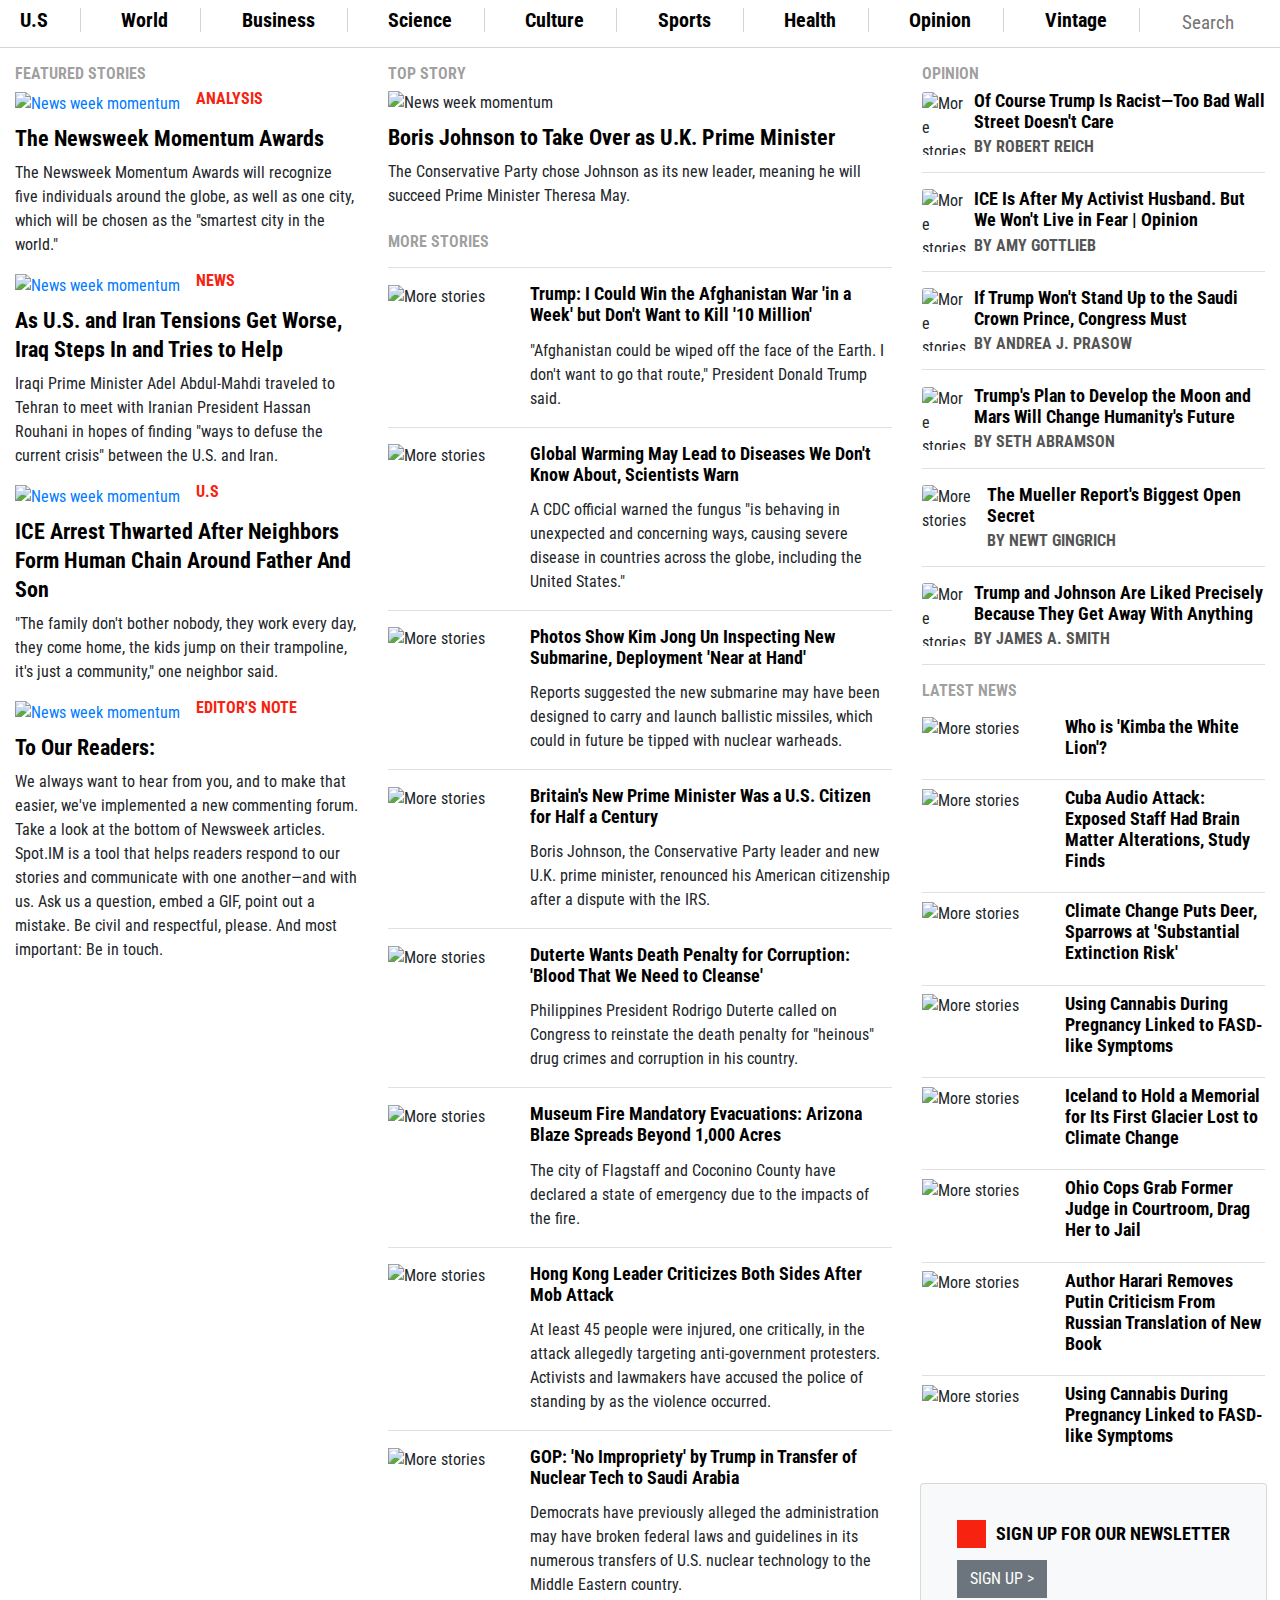
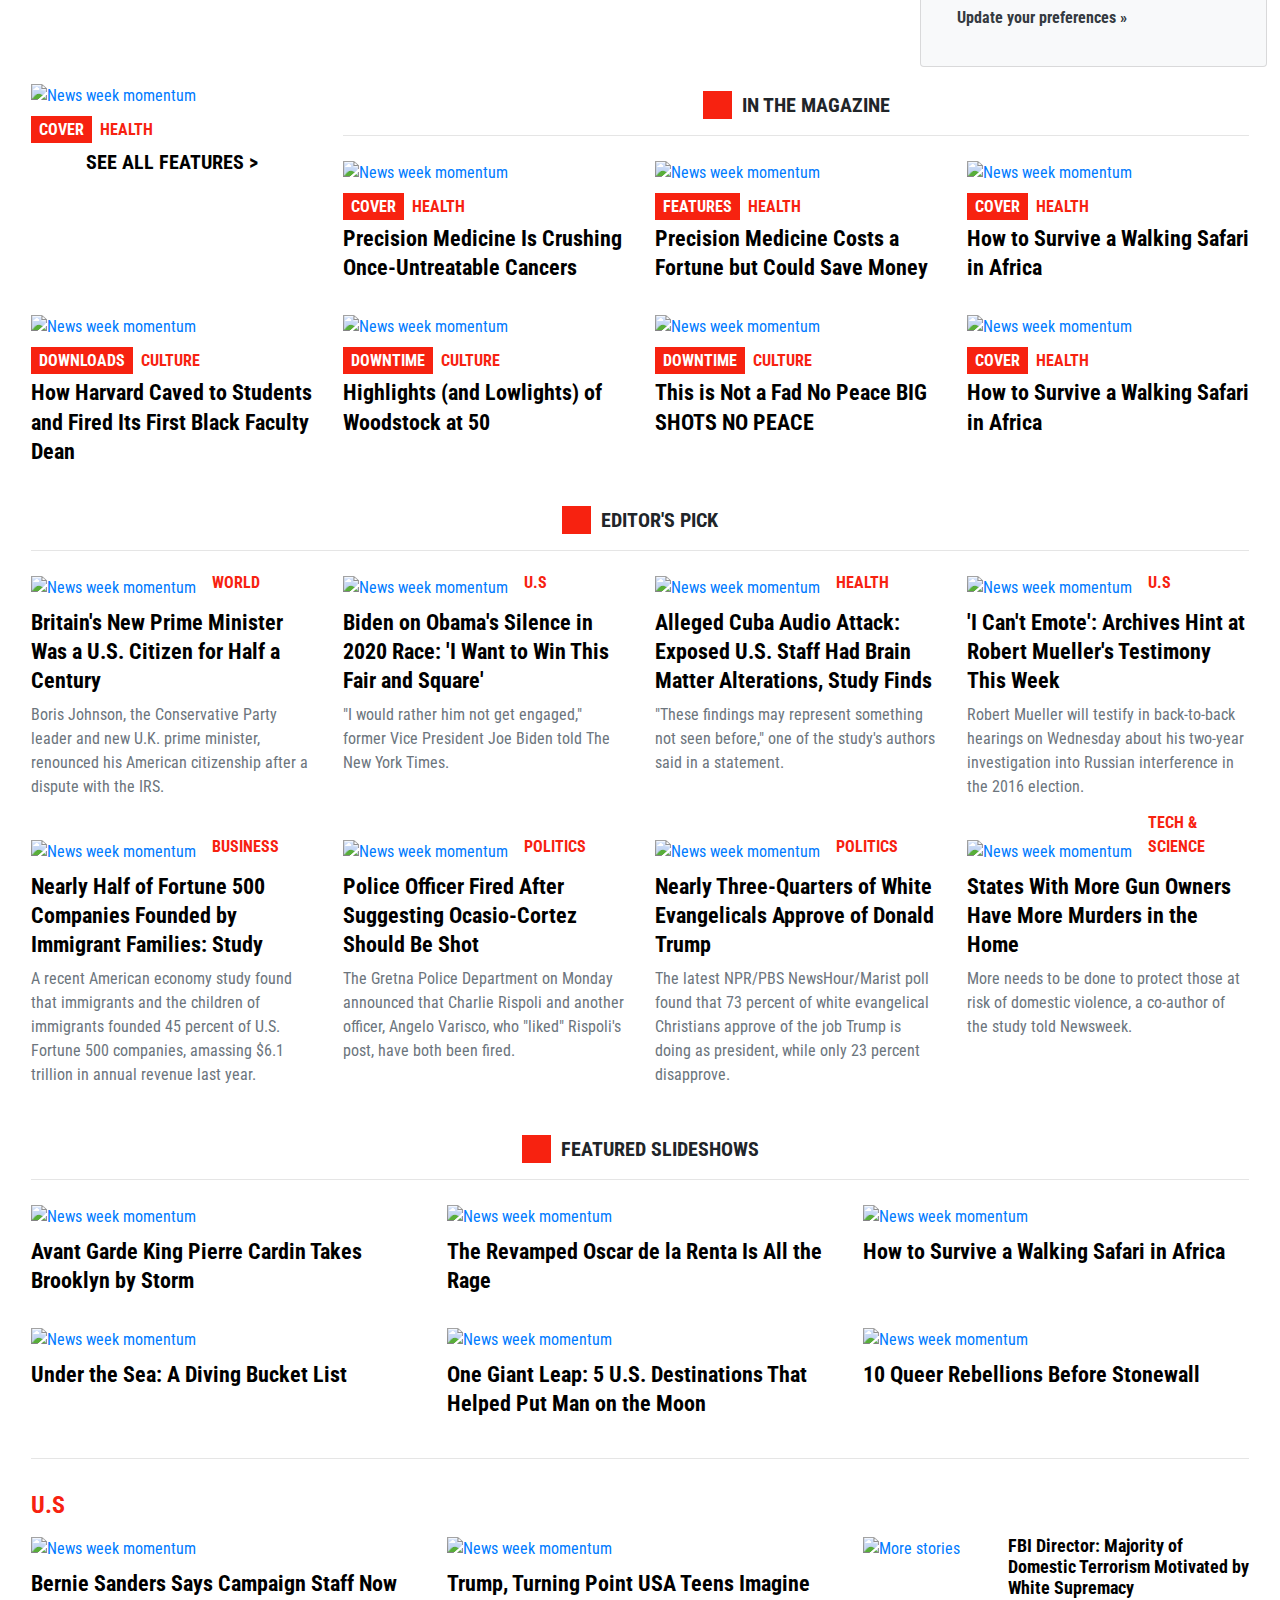
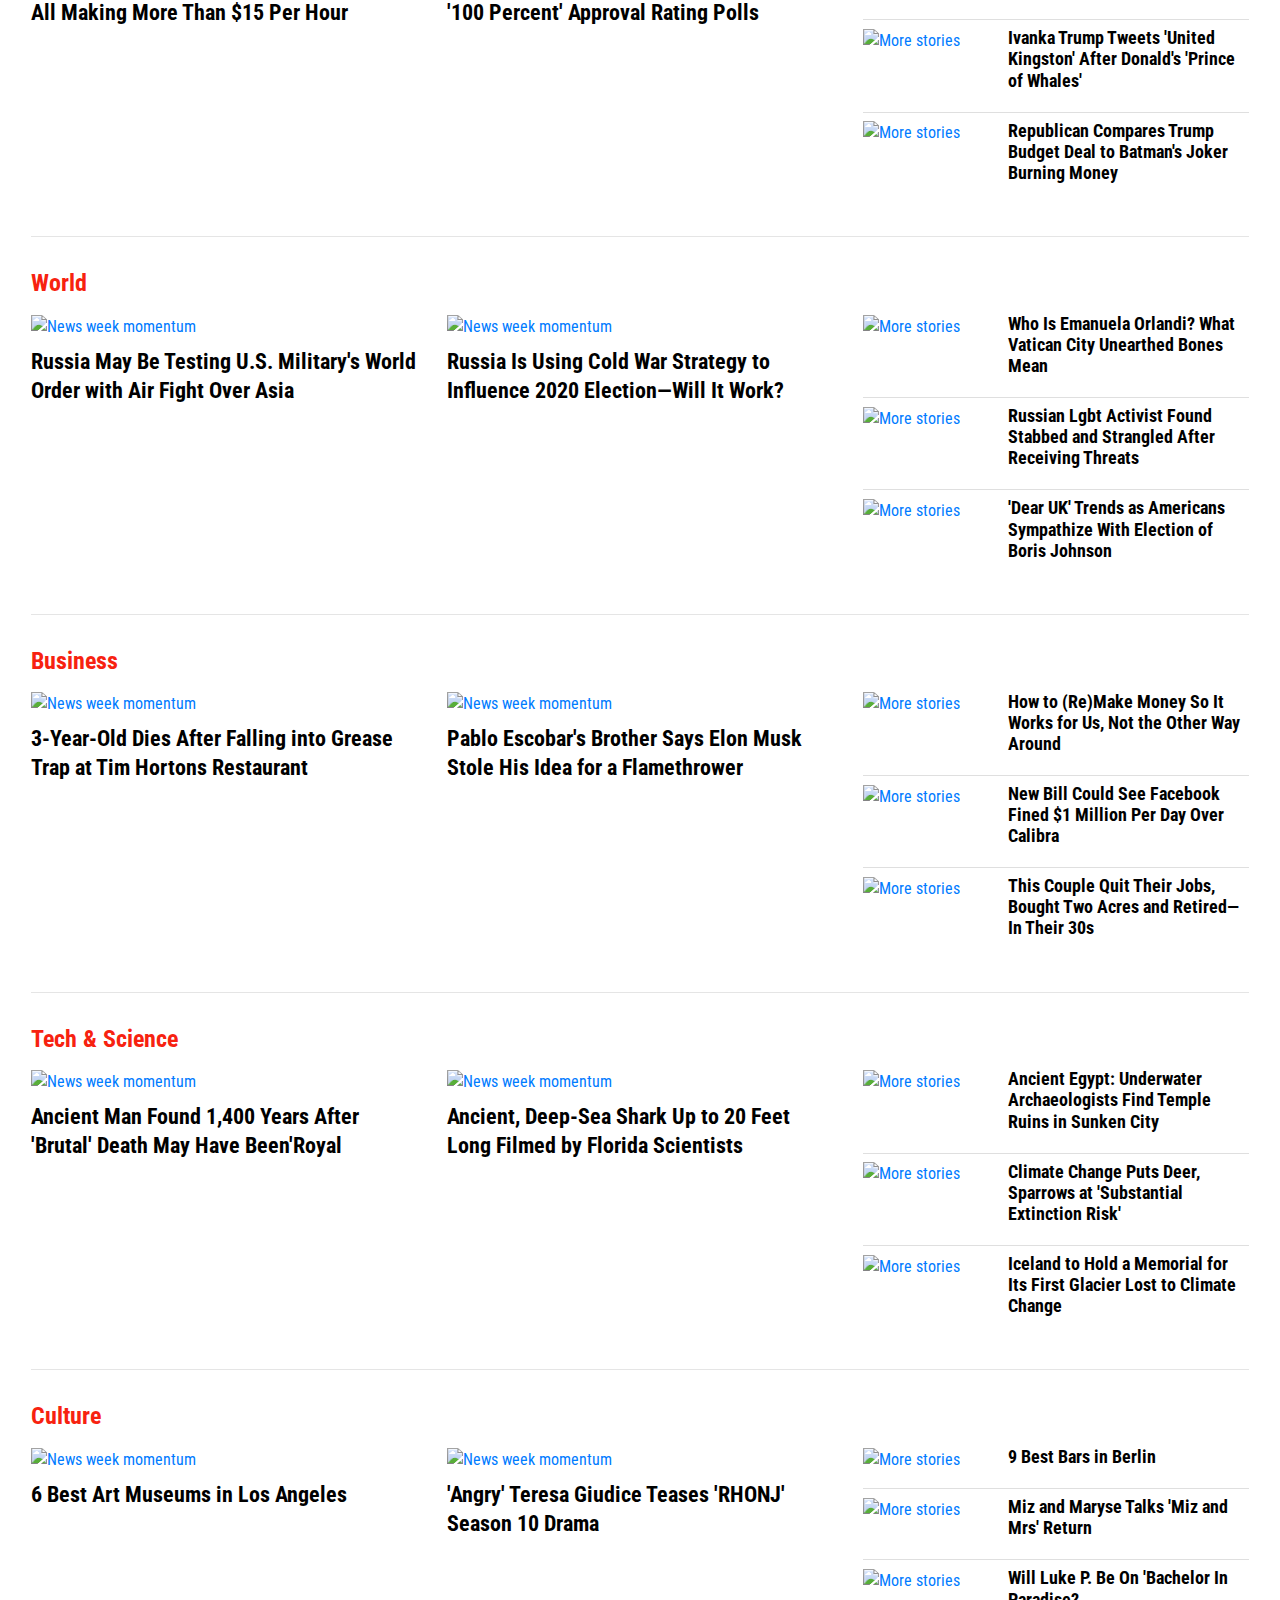
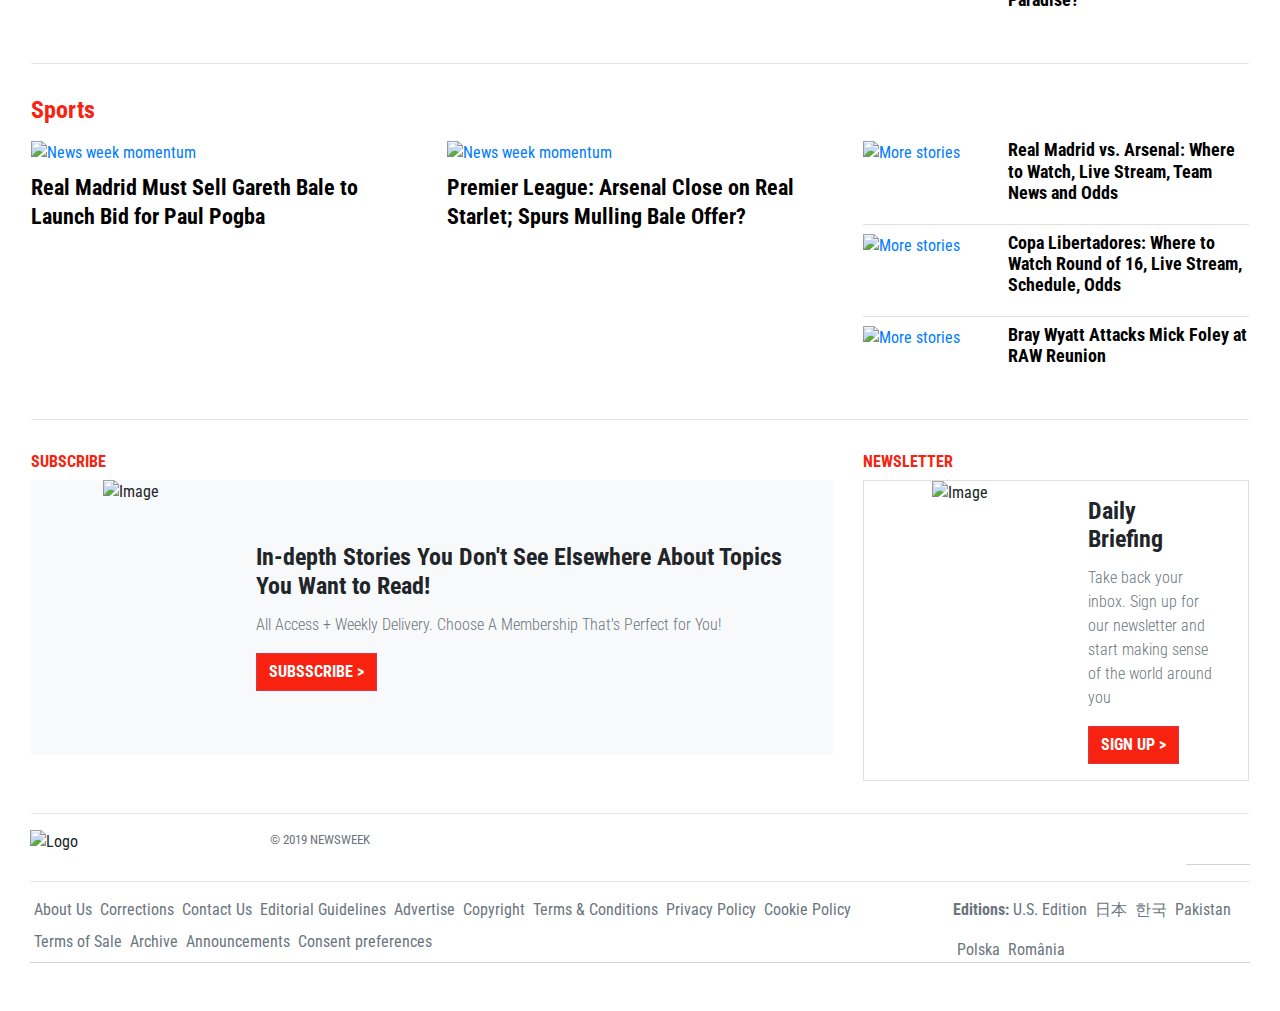
==== commit ee49254b: "Finish bottom nav" ====
--- a/index.html
+++ b/index.html
@@ -5,6 +5,8 @@
     <meta charset="UTF-8">
     <meta name="viewport" content="width=device-width, initial-scale=1.0">
     <meta http-equiv="X-UA-Compatible" content="ie=edge">
+    <link rel="shortcut icon" href="https://g.newsweek.com/themes/newsweek/images/icon-slideshows-nw.png"
+      type="image/x-icon">
     <link rel="stylesheet" href="https://stackpath.bootstrapcdn.com/bootstrap/4.3.1/css/bootstrap.min.css"
       integrity="sha384-ggOyR0iXCbMQv3Xipma34MD+dH/1fQ784/j6cY/iJTQUOhcWr7x9JvoRxT2MZw1T" crossorigin="anonymous">
     <link rel="stylesheet" href="https://use.fontawesome.com/releases/v5.9.0/css/all.css"
@@ -16,1495 +18,1506 @@
 
   <body>
 
-    <main class="container-fluid">
-
-        <main class="container-fluid">
-
-            <!-- ARTICLES SECTION -->
+    <!-- NAVIGATION -->
+    <nav class="px-2 bg-white">
+      <ul class="nw-nav py-2 p-0 m-0 d-none d-md-flex">
+        <li><a class="text-newsweek h5 font-weight-bold" href="#">U.S</a></li>
+        <li><a class="text-newsweek h5 font-weight-bold" href="#">World</a></li>
+        <li><a class="text-newsweek h5 font-weight-bold" href="#">Business</a></li>
+        <li><a class="text-newsweek h5 font-weight-bold" href="#">Science</a></li>
+        <li><a class="text-newsweek h5 font-weight-bold" href="#">Culture</a></li>
+        <li><a class="text-newsweek h5 font-weight-bold" href="#">Sports</a></li>
+        <li><a class="text-newsweek h5 font-weight-bold" href="#">Health</a></li>
+        <li><a class="text-newsweek h5 font-weight-bold" href="#">Opinion</a></li>
+        <li><a class="text-newsweek h5 font-weight-bold" href="#">Vintage</a></li>
+        <li><input class="nw-search" type="search" name="search" id="search" placeholder="Search"><span><i
+              class="fas fa-search"></i></span></li>
+      </ul>
+    </nav>
+
+    <main class="container-fluid pt-3">
+
+      <!-- ARTICLES SECTION -->
+      <div class="row">
+        <!-- FEATURED STORY -->
+        <div class="col-12 col-md-5 col-lg order-1 order-md-0">
+
+          <h5 class="h6 make-uppercase font-weight-bold">Featured Stories</h5>
+
+          <div class="card border-0 my-2">
+            <a class="overlay-relative" href="#"><img
+                src="https://d.newsweek.com/en/full/1511786/newsweek-momentum-awards-2019.png?w=767&h=512&q=90&f=45bc5e299016e2eb7ecdeb46b05db197"
+                class="card-img-top rounded-0" alt="News week momentum">
+              <span class="overlay-text">ANALYSIS</span></a>
+            <div class="card-body p-0 my-2">
+              <h3 class="card-title mb-2"><a href="#">The Newsweek Momentum Awards</a></h3>
+              <p class="card-text card-text-custom">The Newsweek Momentum Awards will recognize five individuals
+                around
+                the globe, as
+                well as one city, which will be chosen as the "smartest city in the world."</p>
+            </div>
+          </div>
+
+          <div class="card border-0 my-2">
+            <a class="overlay-relative" href="#"><img
+                src="https://d.newsweek.com/en/full/1514085/carrie-lam-hong-kong-china-taiwan.jpg?w=767&h=512&q=90&f=3a4124af370252948785bbf7e90e0009"
+                class="card-img-top rounded-0" alt="News week momentum">
+              <span class="overlay-text">NEWS</span></a>
+            <div class="card-body p-0 my-2">
+              <h3 class="card-title mb-2"><a href="#">As U.S. and Iran Tensions Get Worse, Iraq Steps In and Tries
+                  to
+                  Help</a></h3>
+              <p class="card-text card-text-custom">Iraqi Prime Minister Adel Abdul-Mahdi traveled to Tehran to meet
+                with Iranian
+                President Hassan Rouhani in hopes of finding "ways to defuse the current crisis" between the U.S.
+                and
+                Iran.</p>
+            </div>
+          </div>
+
+          <div class="card border-0 my-2">
+            <a class="overlay-relative" href="#"><img
+                src="https://d.newsweek.com/en/full/1514058/ice.jpg?w=767&h=512&q=90&f=9731f2a81ea8b26ccc6675bc48ab876c"
+                class="card-img-top rounded-0" alt="News week momentum">
+              <span class="overlay-text">U.S</span></a>
+            <div class="card-body p-0 my-2">
+              <h3 class="card-title mb-2"><a href="#">ICE Arrest Thwarted After Neighbors Form Human Chain Around
+                  Father And Son</a></h3>
+              <p class="card-text card-text-custom">"The family don't bother nobody, they work every day, they come
+                home, the kids jump
+                on their trampoline, it's just a community," one neighbor said.</p>
+            </div>
+          </div>
+
+          <div class="card border-0 my-2">
+            <a class="overlay-relative" href="#"><img
+                src="https://d.newsweek.com/en/full/1511669/spot-im-logo.png?w=767&h=512&q=90&f=b62155420f668b2e7d357abadb61a7be"
+                class="card-img-top rounded-0" alt="News week momentum">
+              <span class="overlay-text">EDITOR'S NOTE</span></a>
+            <div class="card-body p-0 my-2">
+              <h3 class="card-title mb-2"><a href="#">To Our Readers:</a></h3>
+              <p class="card-text card-text-custom">We always want to hear from you, and to make that easier, we've
+                implemented a new
+                commenting forum. Take a look at the bottom of Newsweek articles. Spot.IM is a tool that helps
+                readers respond to our stories and communicate with one another—and with us. Ask us a question,
+                embed a GIF, point out a mistake. Be civil and respectful, please. And most important: Be in touch.
+              </p>
+            </div>
+          </div>
+        </div>
+
+        <!-- TOP STORY -->
+        <div class="col-12 col-md-7 col-lg-5 order-0 order-md-1">
+
+          <!-- TOP STORY -->
+          <section>
+
+            <h5 class="h6 make-uppercase font-weight-bold">Top Story</h5>
+
+            <div class="card border-0 my-2">
+              <img
+                src="https://d.newsweek.com/en/full/1514068/boris-johnson-uk-pm-trump-friend.jpg?w=591&h=364&q=90&f=69544f385c921eec7352869920158999"
+                class="card-img-top rounded-0" alt="News week momentum">
+              <div class="card-body p-0 my-2">
+                <h3 class="card-title mb-2 mb-2"><a href="#">Boris Johnson to Take Over as U.K. Prime Minister</a>
+                </h3>
+                <p class="card-text card-text-custom">The Conservative Party chose Johnson as its new leader, meaning
+                  he
+                  will succeed Prime
+                  Minister Theresa May.</p>
+              </div>
+            </div>
+
+          </section>
+
+          <!-- MORE STORIES -->
+          <section>
+            <h5 class="h6 make-uppercase font-weight-bold mt-3">More Stories</h5>
+
+            <div class="card border-left-0 border-right-0 border-bottom-0 pt-3 mt-3 rounded-0">
+              <div class="row no-gutters">
+                <div class="col-6 col-md-3 col-sm-4">
+                  <img
+                    src="https://d.newsweek.com/en/full/1513955/afghanistan-car-bomb-attack.jpg?w=135&h=90&f=0ee5517799604ff2a3789a6c66887fd8"
+                    class="card-img rounded-0" alt="More stories">
+                </div>
+                <div class="col-6 col-md-9 col-sm-8 pl-3">
+                  <div class="card-body p-0">
+                    <h4 class="card-title"><a href="#">Trump: I Could Win the Afghanistan War 'in a Week' but Don't
+                        Want
+                        to Kill '10
+                        Million'</a></h4>
+                    <p class="card-text card-text-custom">"Afghanistan could be wiped off the face of the Earth. I
+                      don't
+                      want to go that
+                      route," President Donald Trump said.</p>
+                  </div>
+                </div>
+              </div>
+            </div>
+
+            <div class="card border-left-0 border-right-0 border-bottom-0 pt-3 mt-3 rounded-0">
+              <div class="row no-gutters">
+                <div class="col-6 col-md-3 col-sm-4">
+                  <img
+                    src="https://d.newsweek.com/en/full/1513838/candida-auris-fungi-fungus-stock-getty.jpg?w=135&h=90&f=09c43508367d09edb7da573b11586e96"
+                    class="card-img rounded-0" alt="More stories">
+                </div>
+                <div class="col-6 col-md-9 col-sm-8 col-sm-8 pl-3">
+                  <div class="card-body p-0">
+                    <h4 class="card-title"><a href="#">Global Warming May Lead to Diseases We Don't Know About,
+                        Scientists
+                        Warn</a></h4>
+                    <p class="card-text card-text-custom">A CDC official warned the fungus "is behaving in unexpected
+                      and
+                      concerning ways, causing severe disease in countries across the globe, including the United
+                      States."
+                    </p>
+                  </div>
+                </div>
+              </div>
+            </div>
+
+            <div class="card border-left-0 border-right-0 border-bottom-0 pt-3 mt-3 rounded-0">
+              <div class="row no-gutters">
+                <div class="col-6 col-md-3 col-sm-4">
+                  <img
+                    src="https://d.newsweek.com/en/full/1514039/north-korea-submarine-kim-jong-un-icbm.jpg?w=135&h=90&f=4bee94d4999822d52d4583481e3f7fed"
+                    class="card-img rounded-0" alt="More stories">
+                </div>
+                <div class="col-6 col-md-9 col-sm-8 pl-3">
+                  <div class="card-body p-0">
+                    <h4 class="card-title"><a href="#">Photos Show Kim Jong Un Inspecting New Submarine, Deployment
+                        'Near
+                        at Hand'</a></h4>
+                    <p class="card-text card-text-custom">Reports suggested the new submarine may have been designed
+                      to
+                      carry and launch ballistic missiles, which could in future be tipped with nuclear warheads.</p>
+                  </div>
+                </div>
+              </div>
+            </div>
+
+            <div class="card border-left-0 border-right-0 border-bottom-0 pt-3 mt-3 rounded-0">
+              <div class="row no-gutters">
+                <div class="col-6 col-md-3 col-sm-4">
+                  <img
+                    src="https://d.newsweek.com/en/full/1512958/boris-johnson-new-york-city-us-citizen.jpg?w=135&h=90&f=863620b9634e130128c23299b781dc87"
+                    class="card-img rounded-0" alt="More stories">
+                </div>
+                <div class="col-6 col-md-9 col-sm-8 pl-3">
+                  <div class="card-body p-0">
+                    <h4 class="card-title"><a href="#">Britain's New Prime Minister Was a U.S. Citizen for Half a
+                        Century</a></h4>
+                    <p class="card-text card-text-custom">Boris Johnson, the Conservative Party leader and new U.K.
+                      prime
+                      minister, renounced his American citizenship after a dispute with the IRS.</p>
+                  </div>
+                </div>
+              </div>
+            </div>
+
+            <div class="card border-left-0 border-right-0 border-bottom-0 pt-3 mt-3 rounded-0">
+              <div class="row no-gutters">
+                <div class="col-6 col-md-3 col-sm-4">
+                  <img
+                    src="https://d.newsweek.com/en/full/1514047/duterte-philippines-death-penalty-corruption-drugs-war.jpg?w=135&h=90&f=2beee91c41aa2c1ce1aff53821f68796"
+                    class="card-img rounded-0" alt="More stories">
+                </div>
+                <div class="col-6 col-md-9 col-sm-8 pl-3">
+                  <div class="card-body p-0">
+                    <h4 class="card-title"><a href="#">Duterte Wants Death Penalty for Corruption: 'Blood That We Need
+                        to
+                        Cleanse'</a></h4>
+                    <p class="card-text card-text-custom">Philippines President Rodrigo Duterte called on Congress to
+                      reinstate the death penalty for "heinous" drug crimes and corruption in his country.</p>
+                  </div>
+                </div>
+              </div>
+            </div>
+
+            <div class="card border-left-0 border-right-0 border-bottom-0 pt-3 mt-3 rounded-0">
+              <div class="row no-gutters">
+                <div class="col-6 col-md-3 col-sm-4">
+                  <img
+                    src="https://d.newsweek.com/en/full/1514051/museum-fire.png?w=135&h=90&f=d3ef75c84f52059e69ce74c580caf7aa"
+                    class="card-img rounded-0" alt="More stories">
+                </div>
+                <div class="col-6 col-md-9 col-sm-8 pl-3">
+                  <div class="card-body p-0">
+                    <h4 class="card-title"><a href="#">Museum Fire Mandatory Evacuations: Arizona Blaze Spreads Beyond
+                        1,000 Acres</a></h4>
+                    <p class="card-text card-text-custom">The city of Flagstaff and Coconino County have declared a
+                      state
+                      of emergency due to the impacts of the fire.</p>
+                  </div>
+                </div>
+              </div>
+            </div>
+
+            <div class="card border-left-0 border-right-0 border-bottom-0 pt-3 mt-3 rounded-0">
+              <div class="row no-gutters">
+                <div class="col-6 col-md-3 col-sm-4">
+                  <img
+                    src="https://d.newsweek.com/en/full/1513855/carrie-lam-hong-kong-violence-subway.jpg?w=135&h=90&f=08b5b424779ccae353b51d06be118a33"
+                    class="card-img rounded-0" alt="More stories">
+                </div>
+                <div class="col-6 col-md-9 col-sm-8 pl-3">
+                  <div class="card-body p-0">
+                    <h4 class="card-title"><a href="#">Hong Kong Leader Criticizes Both Sides After Mob Attack</a>
+                    </h4>
+                    <p class="card-text card-text-custom">At least 45 people were injured, one critically, in the
+                      attack
+                      allegedly targeting anti-government protesters. Activists and lawmakers have accused the police
+                      of
+                      standing by as the violence occurred.</p>
+                  </div>
+                </div>
+              </div>
+            </div>
+
+            <div class="card border-left-0 border-right-0 border-bottom-0 pt-3 mt-3 rounded-0">
+              <div class="row no-gutters">
+                <div class="col-6 col-md-3 col-sm-4">
+                  <img
+                    src="https://d.newsweek.com/en/full/1514015/trump-transfer-nuclear-tech-saudi-arabia-ok.jpg?w=135&h=90&f=435ca1b4393d5e18bef6a46e641ac397"
+                    class="card-img rounded-0" alt="More stories">
+                </div>
+                <div class="col-6 col-md-9 col-sm-8 pl-3">
+                  <div class="card-body p-0">
+                    <h4 class="card-title"><a href="#">GOP: 'No Impropriety' by Trump in Transfer of Nuclear Tech to
+                        Saudi
+                        Arabia</a></h4>
+                    <p class="card-text card-text-custom">Democrats have previously alleged the administration may
+                      have
+                      broken federal laws and guidelines in its numerous transfers of U.S. nuclear technology to the
+                      Middle Eastern country.</p>
+                  </div>
+                </div>
+              </div>
+            </div>
+          </section>
+
+
+        </div>
+
+        <!-- OPINION -->
+        <div class="col-12 col-lg order-2 order-md-2">
+
+          <section>
+
+            <h5 class="h6 make-uppercase font-weight-bold">Opinion</h5>
+
+            <div class="card border-left-0 border-right-0 border-top-0 rounded-0 mb-3 pb-3">
+              <div class="d-flex align-items-center">
+                <img
+                  src="https://d.newsweek.com/en/full/1514705/james-smith.png?w=63&h=63&f=65a4f7c85a650f54455d1dab98c2a21f"
+                  class="card-img card-img-custom" alt="More stories">
+                <div class="card-body p-0 ml-2">
+                  <h4 class="card-title mb-1"><a class="card-link-custom" href="#">
+                      Of Course Trump Is Racist—Too Bad Wall Street Doesn't Care
+                    </a></h4>
+                  <p class="card-text card-text-custom-bold">BY ROBERT REICH</p>
+                </div>
+              </div>
+            </div>
+
+            <div class="card border-left-0 border-right-0 border-top-0 rounded-0 mb-3 pb-3">
+              <div class="d-flex">
+                <img
+                  src="https://d.newsweek.com/en/full/1514677/sharon-kahn.png?w=63&h=63&f=dc11452463b5f2d481af3636b648ca3c"
+                  class="card-img card-img-custom" alt="More stories">
+                <div class="card-body p-0 ml-2">
+                  <h4 class="card-title mb-1"><a class="card-link-custom" href="#">
+                      ICE Is After My Activist Husband. But We Won't Live in Fear | Opinion</a></h4>
+                  <p class="card-text card-text-custom-bold">BY AMY GOTTLIEB</p>
+                </div>
+              </div>
+            </div>
+
+            <div class="card border-left-0 border-right-0 border-top-0 rounded-0 mb-3 pb-3">
+              <div class="d-flex">
+                <img
+                  src="https://d.newsweek.com/en/full/1514737/karen-friedman.png?w=63&h=63&f=75bec0e8b0c5e9d5eca1597ed7051d09"
+                  class="card-img card-img-custom" alt="More stories">
+                <div class="card-body p-0 ml-2">
+                  <h4 class="card-title mb-1"><a class="card-link-custom" href="#">
+                      If Trump Won't Stand Up to the Saudi Crown Prince, Congress Must</a></h4>
+                  <p class="card-text card-text-custom-bold">BY ANDREA J. PRASOW</p>
+                </div>
+              </div>
+            </div>
+
+            <div class="card border-left-0 border-right-0 border-top-0 rounded-0 mb-3 pb-3">
+              <div class="d-flex align-items-center">
+                <img
+                  src="https://d.newsweek.com/en/full/83499/newt-gingrich.png?w=63&h=63&l=48&t=55&f=d8b4f8dfaad8a5f0f71bffcc6c0d6a77"
+                  class="card-img card-img-custom" alt="More stories">
+                <div class="card-body p-0 ml-2">
+                  <h4 class="card-title mb-1"><a class="card-link-custom" href="#">
+                      Trump's Plan to Develop the Moon and Mars Will Change Humanity's Future
+                    </a></h4>
+                  <p class="card-text card-text-custom-bold">BY SETH ABRAMSON</p>
+                </div>
+              </div>
+            </div>
+
+            <div class="card border-left-0 border-right-0 border-top-0 rounded-0 mb-3 pb-3">
+              <div class="d-flex">
+                <img
+                  src="https://d.newsweek.com/en/full/109962/seth-abramson.png?w=63&h=63&f=8fd3c628b9cf33a25661461bc671603e"
+                  class="card-img card-img-custom" alt="More stories">
+                <div class="card-body p-0 ml-2">
+                  <h4 class="card-title mb-1"><a class="card-link-custom" href="#">
+                      The Mueller Report's Biggest Open Secret</a></h4>
+                  <p class="card-text card-text-custom-bold">BY NEWT GINGRICH</p>
+                </div>
+              </div>
+            </div>
+
+            <div class="card border-left-0 border-right-0 border-top-0 rounded-0 mb-3 pb-3">
+              <div class="d-flex">
+                <img
+                  src="https://d.newsweek.com/en/full/1514470/yuval-harari.png?w=63&h=63&f=2c7989b637f51589b071f04cd212f1ba"
+                  class="card-img card-img-custom" alt="More stories">
+                <div class="card-body p-0 ml-2">
+                  <h4 class="card-title mb-1"><a class="card-link-custom" href="#">
+                      Trump and Johnson Are Liked Precisely Because They Get Away With Anything</a></h4>
+                  <p class="card-text card-text-custom-bold">BY JAMES A. SMITH</p>
+                </div>
+              </div>
+            </div>
+
+          </section>
+
+          <section>
+            <h5 class="h6 make-uppercase font-weight-bold mb-3">Latest News</h5>
+
+            <div class="card border-left-0 border-right-0 border-top-0 rounded-0 pb-2 mb-2 mb-2">
+              <div class="row no-gutters">
+                <div class="col-7 col-sm-6 col-md-3 col-lg-5 pr-3 pr-lg-2">
+                  <img
+                    src="https://d.newsweek.com/en/full/1514135/who-kimba-white-lion.png?w=397&h=265&f=a2c3e889a25ddaa53995c79591c771f7"
+                    class="card-img rounded-0" alt="More stories">
+                </div>
+                <div class="col-5 col-sm-6 col-md-9 col-lg-7">
+                  <div class="card-body p-0">
+                    <h4 class="card-title"><a class="card-link-custom" href="#">Who is 'Kimba the White Lion'?</a></h4>
+                  </div>
+                </div>
+              </div>
+            </div>
+
+            <div class="card border-left-0 border-right-0 border-top-0 rounded-0 pb-2 mb-2 mb-2">
+              <div class="row no-gutters">
+                <div class="col-7 col-sm-6 col-md-3 col-lg-5 pr-3 pr-lg-2">
+                  <img
+                    src="https://d.newsweek.com/en/full/1514055/us-cuba-embassy.jpg?w=397&h=265&f=1fd2b67527bab662d509dbf6051f791e"
+                    class="card-img rounded-0" alt="More stories">
+                </div>
+                <div class="col-5 col-sm-6 col-md-9 col-lg-7">
+                  <div class="card-body p-0">
+                    <h4 class="card-title"><a class="card-link-custom" href="#">Cuba Audio Attack: Exposed Staff Had
+                        Brain Matter Alterations, Study Finds</a></h4>
+                  </div>
+                </div>
+              </div>
+            </div>
+
+            <div class="card border-left-0 border-right-0 border-top-0 rounded-0 pb-2 mb-2 mb-2">
+              <div class="row no-gutters">
+                <div class="col-7 col-sm-6 col-md-3 col-lg-5 pr-3 pr-lg-2">
+                  <img
+                    src="https://d.newsweek.com/en/full/1513497/wildlife-nature-roe-deer-stock-getty.jpg?w=397&h=265&f=4831d26894a8d64f1dc332a7b805d032"
+                    class="card-img rounded-0" alt="More stories">
+                </div>
+                <div class="col-5 col-sm-6 col-md-9 col-lg-7">
+                  <div class="card-body p-0">
+                    <h4 class="card-title"><a class="card-link-custom" href="#">Climate Change Puts Deer, Sparrows at
+                        'Substantial Extinction Risk'</a></h4>
+                  </div>
+                </div>
+              </div>
+            </div>
+
+            <div class="card border-left-0 border-right-0 border-top-0 rounded-0 pb-2 mb-2 mb-2">
+              <div class="row no-gutters">
+                <div class="col-7 col-sm-6 col-md-3 col-lg-5 pr-3 pr-lg-2">
+                  <img
+                    src="https://d.newsweek.com/en/full/1513852/cannabis-weed-marijuana-joint-drugs-stock-getty.jpg?w=397&h=265&f=5f7549f601b35cc23ff40ae7625a1710"
+                    class="card-img rounded-0" alt="More stories">
+                </div>
+                <div class="col-5 col-sm-6 col-md-9 col-lg-7">
+                  <div class="card-body p-0">
+                    <h4 class="card-title"><a class="card-link-custom" href="#">Using Cannabis During Pregnancy Linked
+                        to FASD-like Symptoms</a></h4>
+                  </div>
+                </div>
+              </div>
+            </div>
+
+            <div class="card border-left-0 border-right-0 border-top-0 rounded-0 pb-2 mb-2 mb-2">
+              <div class="row no-gutters">
+                <div class="col-7 col-sm-6 col-md-3 col-lg-5 pr-3 pr-lg-2">
+                  <img
+                    src="https://d.newsweek.com/en/full/1514137/okjokull-glacier.gif?w=397&h=265&f=daea9d2051de56ffa4899a2c2c4012c7"
+                    class="card-img rounded-0" alt="More stories">
+                </div>
+                <div class="col-5 col-sm-6 col-md-9 col-lg-7">
+                  <div class="card-body p-0">
+                    <h4 class="card-title"><a class="card-link-custom" href="#">Iceland to Hold a Memorial for Its First
+                        Glacier Lost to Climate Change</a></h4>
+                  </div>
+                </div>
+              </div>
+            </div>
+
+            <div class="card border-left-0 border-right-0 border-top-0 rounded-0 pb-2 mb-2 mb-2">
+              <div class="row no-gutters">
+                <div class="col-7 col-sm-6 col-md-3 col-lg-5 pr-3 pr-lg-2">
+                  <img
+                    src="https://d.newsweek.com/en/full/1514111/former-ohio-judge-tracie-hunter.jpg?w=397&h=265&f=aa3b55ec1ff8b3f46ddc05b9ae997724"
+                    class="card-img rounded-0" alt="More stories">
+                </div>
+                <div class="col-5 col-sm-6 col-md-9 col-lg-7">
+                  <div class="card-body p-0">
+                    <h4 class="card-title"><a class="card-link-custom" href="#">Ohio Cops Grab Former Judge in
+                        Courtroom, Drag Her to Jail</a></h4>
+                  </div>
+                </div>
+              </div>
+            </div>
+
+            <div class="card border-left-0 border-right-0 border-top-0 rounded-0 pb-2 mb-2 mb-2">
+              <div class="row no-gutters">
+                <div class="col-7 col-sm-6 col-md-3 col-lg-5 pr-3 pr-lg-2">
+                  <img
+                    src="https://d.newsweek.com/en/full/1514113/yuval-harari-donald-trump-vladimir-putin-russia.jpg?w=397&h=265&f=9126e4f0ca24f4bb512b95fcc042ce96"
+                    class="card-img rounded-0" alt="More stories">
+                </div>
+                <div class="col-5 col-sm-6 col-md-9 col-lg-7">
+                  <div class="card-body p-0">
+                    <h4 class="card-title"><a class="card-link-custom" href="#">Author Harari Removes Putin Criticism
+                        From Russian Translation of New Book</a></h4>
+                  </div>
+                </div>
+              </div>
+            </div>
+
+            <div class="card border-left-0 border-right-0 border-top-0 border-bottom-0 rounded-0 pb-2 mb-2 mb-2">
+              <div class="row no-gutters">
+                <div class="col-7 col-sm-6 col-md-3 col-lg-5 pr-3 pr-lg-2">
+                  <img
+                    src="https://d.newsweek.com/en/full/1513852/cannabis-weed-marijuana-joint-drugs-stock-getty.jpg?w=397&h=265&f=5f7549f601b35cc23ff40ae7625a1710"
+                    class="card-img rounded-0" alt="More stories">
+                </div>
+                <div class="col-5 col-sm-6 col-md-9 col-lg-7">
+                  <div class="card-body p-0">
+                    <h4 class="card-title"><a class="card-link-custom" href="#">Using Cannabis During Pregnancy Linked
+                        to FASD-like Symptoms</a></h4>
+                  </div>
+                </div>
+              </div>
+            </div>
+
+
+
+          </section>
+
+          <!-- NEWS LETTER -->
+          <div class="row justify-content-center">
+            <div class="card bg-light py-3 my-2 px-3">
+              <div class="card-body">
+                <h4 class="card-title d-flex align-items-center">
+                  <div class="nw-icon"></div><a class="card-link-custom" href="#">
+                    SIGN UP FOR OUR NEWSLETTER
+                  </a>
+                </h4>
+                <a href="#" class="btn btn-secondary rounded-0 make-uppercase h4 text-white">SIGN UP ></a>
+                <p class="card-text"><a class="text-dark font-weight-bold" href="#">Update your preferences »</a></p>
+              </div>
+            </div>
+          </div>
+
+        </div>
+
+      </div>
+
+      <!-- MAGAZINE SECTION -->
+      <!-- Features magazine -->
+      <section class="px-lg-3">
+
+        <div class="row">
+
+          <div class="col-12 col-md-3 card border-0 rounded-0 my-2">
+            <a href="#"><img
+                src="https://d.newsweek.com/en/full/1512696/july-26-2019-cover.jpg?w=290&h=387&q=90&f=9544b69a2b1f0d5f0d8daaa50bcf6d3d"
+                class="card-img-top rounded-0" alt="News week momentum"></a>
+            <div class="card-body p-0 my-2">
+              <h4 class="header-custom h6 font-weight-bold mt-1"><span class="py-1 px-2 mr-2">COVER</span><a
+                  href="#">Health</a>
+              </h4>
+              <h3 class="card-title mb-2 text-center"><a class="h5 font-weight-bold" href="#">SEE
+                  ALL FEATURES ></a>
+              </h3>
+            </div>
+          </div>
+
+          <div class="col-12 col-md-9">
+            <div class="container-header pt-3">
+              <span class="nw-icon"></span>
+              <h2 class="h5 text-center font-weight-bold">IN THE MAGAZINE</h2>
+            </div>
+            <hr>
+
             <div class="row">
-              <!-- FEATURED STORY -->
-              <div class="col-12 col-md-5 col-lg order-1 order-md-0">
-      
-                <h5 class="h6 make-uppercase font-weight-bold">Featured Stories</h5>
-      
-                <div class="card border-0 my-2">
-                  <a class="overlay-relative" href="#"><img
-                      src="https://d.newsweek.com/en/full/1511786/newsweek-momentum-awards-2019.png?w=767&h=512&q=90&f=45bc5e299016e2eb7ecdeb46b05db197"
-                      class="card-img-top rounded-0" alt="News week momentum">
-                    <span class="overlay-text">ANALYSIS</span></a>
-                  <div class="card-body p-0 my-2">
-                    <h3 class="card-title mb-2"><a href="#">The Newsweek Momentum Awards</a></h3>
-                    <p class="card-text card-text-custom">The Newsweek Momentum Awards will recognize five individuals
-                      around
-                      the globe, as
-                      well as one city, which will be chosen as the "smartest city in the world."</p>
-                  </div>
-                </div>
-      
-                <div class="card border-0 my-2">
-                  <a class="overlay-relative" href="#"><img
-                      src="https://d.newsweek.com/en/full/1514085/carrie-lam-hong-kong-china-taiwan.jpg?w=767&h=512&q=90&f=3a4124af370252948785bbf7e90e0009"
-                      class="card-img-top rounded-0" alt="News week momentum">
-                    <span class="overlay-text">NEWS</span></a>
-                  <div class="card-body p-0 my-2">
-                    <h3 class="card-title mb-2"><a href="#">As U.S. and Iran Tensions Get Worse, Iraq Steps In and Tries
-                        to
-                        Help</a></h3>
-                    <p class="card-text card-text-custom">Iraqi Prime Minister Adel Abdul-Mahdi traveled to Tehran to meet
-                      with Iranian
-                      President Hassan Rouhani in hopes of finding "ways to defuse the current crisis" between the U.S.
-                      and
-                      Iran.</p>
-                  </div>
-                </div>
-      
-                <div class="card border-0 my-2">
-                  <a class="overlay-relative" href="#"><img
-                      src="https://d.newsweek.com/en/full/1514058/ice.jpg?w=767&h=512&q=90&f=9731f2a81ea8b26ccc6675bc48ab876c"
-                      class="card-img-top rounded-0" alt="News week momentum">
-                    <span class="overlay-text">U.S</span></a>
-                  <div class="card-body p-0 my-2">
-                    <h3 class="card-title mb-2"><a href="#">ICE Arrest Thwarted After Neighbors Form Human Chain Around
-                        Father And Son</a></h3>
-                    <p class="card-text card-text-custom">"The family don't bother nobody, they work every day, they come
-                      home, the kids jump
-                      on their trampoline, it's just a community," one neighbor said.</p>
-                  </div>
-                </div>
-      
-                <div class="card border-0 my-2">
-                  <a class="overlay-relative" href="#"><img
-                      src="https://d.newsweek.com/en/full/1511669/spot-im-logo.png?w=767&h=512&q=90&f=b62155420f668b2e7d357abadb61a7be"
-                      class="card-img-top rounded-0" alt="News week momentum">
-                    <span class="overlay-text">EDITOR'S NOTE</span></a>
-                  <div class="card-body p-0 my-2">
-                    <h3 class="card-title mb-2"><a href="#">To Our Readers:</a></h3>
-                    <p class="card-text card-text-custom">We always want to hear from you, and to make that easier, we've
-                      implemented a new
-                      commenting forum. Take a look at the bottom of Newsweek articles. Spot.IM is a tool that helps
-                      readers respond to our stories and communicate with one another—and with us. Ask us a question,
-                      embed a GIF, point out a mistake. Be civil and respectful, please. And most important: Be in touch.
-                    </p>
-                  </div>
-                </div>
-              </div>
-      
-              <!-- TOP STORY -->
-              <div class="col-12 col-md-7 col-lg-5 order-0 order-md-1">
-      
-                <!-- TOP STORY -->
-                <section>
-      
-                  <h5 class="h6 make-uppercase font-weight-bold">Top Story</h5>
-      
-                  <div class="card border-0 my-2">
+
+              <div class="col-12 col-md card border-0 rounded-0 my-2">
+                <a href="#"><img
+                    src="https://www.researchgate.net/profile/Matheus_Oliveira/publication/284281387/figure/fig3/AS:320434424827906@1453408928993/Pre-and-post-operative-images-of-a-typical-normal-pressure-hydrocephalus-patient-of-group_Q320.jpg"
+                    class="card-img-top rounded-0" alt="News week momentum"></a>
+                <div class="card-body p-0 my-2">
+                  <h4 class="header-custom h6 font-weight-bold mt-1"><span class="py-1 px-2 mr-2">COVER</span><a
+                      href="#">Health</a>
+                  </h4>
+                  <h3 class="card-title mb-2"><a href="#">Precision Medicine Is Crushing Once-Untreatable Cancers</a>
+                  </h3>
+                </div>
+              </div>
+
+              <div class="col-12 col-md card border-0 rounded-0 my-2">
+                <a href="#"><img
+                    src="https://www.asiamediacentre.org.nz/assets/_resampled/ScaleWidthWzI4OV0/066a5b10e2fbe31db137353516d1ddfceb19af01.jpg"
+                    class="card-img-top rounded-0" alt="News week momentum"></a>
+                <div class="card-body p-0 my-2">
+                  <h4 class="header-custom h6 font-weight-bold mt-1"><span class="py-1 px-2 mr-2">FEATURES</span><a
+                      href="#">Health</a>
+                  </h4>
+                  <h3 class="card-title mb-2"><a href="#">Precision Medicine Costs a Fortune but Could Save Money</a>
+                  </h3>
+                </div>
+              </div>
+
+              <div class="col-12 col-md card border-0 rounded-0 my-2">
+                <a href="#"><img
+                    src="https://static.wixstatic.com/media/f5fa78_ab890a0e8cb44ba1bcceac42d43c4a1d~mv2_d_3000_3000_s_4_2.jpg/v1/fill/w_289,h_289,al_c,q_80,usm_0.66_1.00_0.01/f5fa78_ab890a0e8cb44ba1bcceac42d43c4a1d~mv2_d_3000_3000_s_4_2.webp"
+                    class="card-img-top rounded-0" alt="News week momentum"></a>
+                <div class="card-body p-0 my-2">
+                  <h4 class="header-custom h6 font-weight-bold mt-1"><span class="py-1 px-2 mr-2">COVER</span><a
+                      href="#">Health</a>
+                  </h4>
+                  <h3 class="card-title mb-2"><a href="#">How to Survive a Walking Safari in Africa</a></h3>
+                </div>
+              </div>
+
+            </div>
+
+          </div>
+
+        </div>
+
+        <div class="row">
+
+          <div class="col-12 col-md card border-0 rounded-0 my-2">
+            <a href="#"><img
+                src="https://static1.squarespace.com/static/58718af89de4bbf0b386d28d/t/5963cc01b6ac5065efd2ee00/1499712545194/news-web-photo2.jpg"
+                class="card-img-top rounded-0" alt="News week momentum"></a>
+            <div class="card-body p-0 my-2">
+              <h4 class="header-custom h6 font-weight-bold mt-1"><span class="py-1 px-2 mr-2">DOWNLOADS</span><a
+                  href="#">CULTURE</a>
+              </h4>
+              <h3 class="card-title mb-2"><a href="#">How Harvard Caved to Students and Fired Its First Black Faculty
+                  Dean</a>
+              </h3>
+            </div>
+          </div>
+
+          <div class="col-12 col-md card border-0 rounded-0 my-2">
+            <a href="#"><img src="https://www.wrfi.org/wp-content/uploads/2019/07/17445556352_a584fdb668.jpg"
+                class="card-img-top rounded-0" alt="News week momentum"></a>
+            <div class="card-body p-0 my-2">
+              <h4 class="header-custom h6 font-weight-bold mt-1"><span class="py-1 px-2 mr-2">DOWNTIME</span><a
+                  href="#">CULTURE</a>
+              </h4>
+              <h3 class="card-title mb-2"><a href="#">Highlights (and Lowlights) of Woodstock at 50</a></h3>
+            </div>
+          </div>
+
+          <div class="col-12 col-md card border-0 rounded-0 my-2">
+            <a href="#"><img
+                src="https://encrypted-tbn0.gstatic.com/images?q=tbn:ANd9GcReJGJIn3FLeV20URtZAPMIyXfrGz9mU3JIP46mBKVpwX0LkYDYfA"
+                class="card-img-top rounded-0" alt="News week momentum"></a>
+            <div class="card-body p-0 my-2">
+              <h4 class="header-custom h6 font-weight-bold mt-1"><span class="py-1 px-2 mr-2">DOWNTIME</span><a
+                  href="#">CULTURE</a>
+              </h4>
+              <h3 class="card-title mb-2"><a href="#">This is Not
+                  a Fad No Peace BIG SHOTS NO PEACE
+                </a></h3>
+            </div>
+          </div>
+
+          <div class="col-12 col-md card border-0 rounded-0 my-2">
+            <a href="#"><img
+                src="https://www.pjstar.com/storyimage/IP/20190430/NEWS/190439986/AR/0/AR-190439986.jpg?MaxW=600"
+                class="card-img-top rounded-0" alt="News week momentum"></a>
+            <div class="card-body p-0 my-2">
+              <h4 class="header-custom h6 font-weight-bold mt-1"><span class="py-1 px-2 mr-2">COVER</span><a
+                  href="#">Health</a>
+              </h4>
+              <h3 class="card-title mb-2"><a href="#">How to Survive a Walking Safari in Africa</a></h3>
+            </div>
+          </div>
+
+        </div>
+
+
+      </section>
+
+      <!-- EDITORS SECTION -->
+      <section class="px-lg-3">
+
+        <div class="container-header pt-3">
+          <span class="nw-icon"></span>
+          <h2 class="h5 text-center font-weight-bold">EDITOR'S PICK</h2>
+        </div>
+        <hr>
+        <div class="row">
+
+          <div class="col-12 col-md-6 col-lg-3 card border-0 rounded-0 my-2">
+            <a class="overlay-relative" href="#"><img
+                src="https://d.newsweek.com/en/full/1512958/boris-johnson-new-york-city-us-citizen.jpg?w=767&h=512&f=61c45beb8ba2afb72253f2a95fa5696b"
+                class="card-img-top rounded-0" alt="News week momentum">
+              <span class="overlay-text">WORLD</span></a>
+            <div class="card-body p-0 my-2">
+              <h3 class="card-title mb-2"><a href="#">Britain's New Prime Minister Was a U.S. Citizen for Half a
+                  Century</a></h3>
+              <p class="text-muted">Boris Johnson, the Conservative Party leader and new U.K. prime minister,
+                renounced his American citizenship after a dispute with the IRS.</p>
+            </div>
+          </div>
+
+          <div class="col-12 col-md-6 col-lg-3 card border-0 rounded-0 my-2">
+            <a class="overlay-relative" href="#"><img
+                src="https://d.newsweek.com/en/full/1514114/barack-obama-joe-biden-2020-endorsement.jpg?w=767&h=512&f=723699ffc95218486b576df95f30b804"
+                class="card-img-top rounded-0" alt="News week momentum">
+              <span class="overlay-text">U.S</span></a>
+            <div class="card-body p-0 my-2">
+              <h3 class="card-title mb-2"><a href="#">Biden on Obama's Silence in 2020 Race: 'I Want to Win This Fair
+                  and Square'</a></h3>
+              <p class="text-muted">"I would rather him not get engaged," former Vice President Joe Biden told The New
+                York Times.</p>
+            </div>
+          </div>
+
+          <div class="col-12 col-md-6 col-lg-3 card border-0 rounded-0 my-2">
+            <a class="overlay-relative" href="#"><img
+                src="https://d.newsweek.com/en/full/1514055/us-cuba-embassy.jpg?w=767&h=512&f=ad326a2e75547a00d5f3e3b0c7ff766e"
+                class=" card-img-top rounded-0" alt="News week momentum">
+              <span class="overlay-text">HEALTH</span></a>
+            <div class="card-body p-0 my-2">
+              <h3 class="card-title mb-2"><a href="#">Alleged Cuba Audio Attack: Exposed U.S. Staff Had Brain Matter
+                  Alterations, Study Finds</a></h3>
+              <p class="text-muted">"These findings may represent something not seen before," one of the study's authors
+                said in a statement.</p>
+            </div>
+          </div>
+
+          <div class="col-12 col-md-6 col-lg-3 card border-0 rounded-0 my-2">
+            <a class="overlay-relative" href="#"><img
+                src="https://d.newsweek.com/en/full/1513874/special-counsel-robert-mueller-russia-press-conference.jpg?w=767&h=512&f=71830276cb6f01a71c0912e30f2f2e08"
+                class="card-img-top rounded-0" alt="News week momentum">
+              <span class="overlay-text">U.S</span></a>
+            <div class="card-body p-0 my-2">
+              <h3 class="card-title mb-2"><a href="#">'I Can't Emote': Archives Hint at Robert Mueller's Testimony This
+                  Week</a></h3>
+              <p class="text-muted">Robert Mueller will testify in back-to-back hearings on Wednesday about his two-year
+                investigation into Russian interference in the 2016 election.</p>
+            </div>
+          </div>
+
+
+        </div>
+
+        <div class="row">
+
+          <div class="col-12 col-md-6 col-lg-3 card border-0 rounded-0 my-2">
+            <a class="overlay-relative" href="#"><img
+                src="https://d.newsweek.com/en/full/338271/06-05-green-09.jpg?w=767&h=512&f=793ec33de309e5a20d341f80fe93b1e8"
+                class="card-img-top rounded-0" alt="News week momentum">
+              <span class="overlay-text">BUSINESS</span></a>
+            <div class="card-body p-0 my-2">
+              <h3 class="card-title mb-2"><a href="#">Nearly Half of Fortune 500 Companies Founded by Immigrant
+                  Families: Study</a></h3>
+              <p class="text-muted">A recent American economy study found that immigrants and the children of immigrants
+                founded 45 percent of U.S. Fortune 500 companies, amassing $6.1 trillion in annual revenue last year.
+              </p>
+            </div>
+          </div>
+
+          <div class="col-12 col-md-6 col-lg-3 card border-0 rounded-0 my-2">
+            <a class="overlay-relative" href="#"><img
+                src="https://d.newsweek.com/en/full/1513995/alexandria-ocasio-cortez.jpg?w=767&h=512&f=aff512e49ea6fd0b89066d8bbfcc2f3b"
+                class="card-img-top rounded-0" alt="News week momentum">
+              <span class="overlay-text">POLITICS</span></a>
+            <div class="card-body p-0 my-2">
+              <h3 class="card-title mb-2"><a href="#">Police Officer Fired After Suggesting Ocasio-Cortez Should Be Shot
+                </a></h3>
+              <p class="text-muted">The Gretna Police Department on Monday announced that Charlie Rispoli and another
+                officer, Angelo Varisco, who "liked" Rispoli's post, have both been fired.</p>
+            </div>
+          </div>
+
+          <div class="col-12 col-md-6 col-lg-3 card border-0 rounded-0 my-2">
+            <a class="overlay-relative" href="#"><img
+                src="https://d.newsweek.com/en/full/1514020/donald-trump.jpg?w=767&h=512&f=b5b934dc1a9c3714d7dd8458f1ea8c7b"
+                class=" card-img-top rounded-0" alt="News week momentum">
+              <span class="overlay-text">POLITICS</span></a>
+            <div class="card-body p-0 my-2">
+              <h3 class="card-title mb-2"><a href="#">Nearly Three-Quarters of White Evangelicals Approve of Donald
+                  Trump</a></h3>
+              <p class="text-muted">The latest NPR/PBS NewsHour/Marist poll found that 73 percent of white evangelical
+                Christians approve of the job Trump is doing as president, while only 23 percent disapprove.</p>
+            </div>
+          </div>
+
+          <div class="col-12 col-md-6 col-lg-3 card border-0 rounded-0 my-2">
+            <a class="overlay-relative" href="#"><img
+                src="https://d.newsweek.com/en/full/1513452/9mm-pistol-fun-firearm-muzzle-stock.jpg?w=767&h=512&f=557619c7a6f067cf3aa92caae81ac833"
+                class="card-img-top rounded-0" alt="News week momentum">
+              <span class="overlay-text">TECH & SCIENCE</span></a>
+            <div class="card-body p-0 my-2">
+              <h3 class="card-title mb-2"><a href="#">States With More Gun Owners Have More Murders in the Home
+                </a></h3>
+              <p class="text-muted">More needs to be done to protect those at risk of domestic violence, a co-author of
+                the study told Newsweek.</p>
+            </div>
+          </div>
+
+        </div>
+
+      </section>
+
+      <!-- FEATURED SLIDESHOWS -->
+      <section class="px-lg-3">
+
+        <div class="container-header pt-3">
+          <span class="nw-icon"></span>
+          <h2 class="h5 text-center font-weight-bold">FEATURED SLIDESHOWS</h2>
+        </div>
+        <hr>
+        <div class="row">
+
+          <div class="col-12 col-md-4 card border-0 rounded-0 my-2">
+            <a class="overlay-relative" href="#"><img
+                src="https://d.newsweek.com/en/full/1514149/pierre-cardin.jpg?w=767&h=512&f=ed163fb3b3cd8f0950f44641678c935d"
+                class="card-img-top rounded-0" alt="News week momentum">
+              <span class="overlay-text--icon"></span></a>
+            <div class="card-body p-0 my-2">
+              <h3 class="card-title mb-2"><a href="#">Avant Garde King Pierre Cardin Takes Brooklyn by Storm</a></h3>
+            </div>
+          </div>
+
+          <div class="col-12 col-md-4 card border-0 rounded-0 my-2">
+            <a class="overlay-relative" href="#"><img
+                src="https://d.newsweek.com/en/full/1511473/oscar-11.jpg?w=767&h=512&f=6ae891ac8c25390ea775acf83608e8c6"
+                class="card-img-top rounded-0" alt="News week momentum">
+              <span class="overlay-text--icon"></span></a>
+            <div class="card-body p-0 my-2">
+              <h3 class="card-title mb-2"><a href="#">The Revamped Oscar de la Renta Is All the Rage</a></h3>
+            </div>
+          </div>
+
+          <div class="col-12 col-md-4 card border-0 rounded-0 my-2">
+            <a class="overlay-relative" href="#"><img
+                src="https://d.newsweek.com/en/full/1509498/lions-safari.jpg?w=767&h=512&l=0&t=0&f=55ee6bce8e8106701cf65268463dcab7"
+                class="card-img-top rounded-0" alt="News week momentum">
+              <span class="overlay-text--icon"></span></a>
+            <div class="card-body p-0 my-2">
+              <h3 class="card-title mb-2"><a href="#">How to Survive a Walking Safari in Africa</a></h3>
+            </div>
+          </div>
+
+        </div>
+
+        <div class="row">
+
+          <div class="col-12 col-md-4 card border-0 rounded-0 my-2">
+            <a class="overlay-relative" href="#"><img
+                src="https://d.newsweek.com/en/full/1508579/papua-new-guinea-diving-5.jpg?w=767&h=512&f=048c5c7e40f6e51f2f47cd309dba9494"
+                class="card-img-top rounded-0" alt="News week momentum">
+              <span class="overlay-text--icon"></span></a>
+            <div class="card-body p-0 my-2">
+              <h3 class="card-title mb-2"><a href="#">Under the Sea: A Diving Bucket List</a></h3>
+            </div>
+          </div>
+
+          <div class="col-12 col-md-4 card border-0 rounded-0 my-2">
+            <a class="overlay-relative" href="#"><img
+                src="https://d.newsweek.com/en/full/1506562/us-space-rocket-center.jpg?w=767&h=512&f=e1069d896130ae127101a42fa77ab51c"
+                class="card-img-top rounded-0" alt="News week momentum">
+              <span class="overlay-text--icon"></span></a>
+            <div class="card-body p-0 my-2">
+              <h3 class="card-title mb-2"><a href="#">One Giant Leap: 5 U.S. Destinations That Helped Put Man on the
+                  Moon</a></h3>
+            </div>
+          </div>
+
+          <div class="col-12 col-md-4 card border-0 rounded-0 my-2">
+            <a class="overlay-relative" href="#"><img
+                src="https://d.newsweek.com/en/full/1506127/screaming-queens-before-stonewall-comptons-cafeteria-riot.jpg?w=767&h=512&f=763c577329617a790e59aa3c5f430f25"
+                class="card-img-top rounded-0" alt="News week momentum">
+              <span class="overlay-text--icon"></span></a>
+            <div class="card-body p-0 my-2">
+              <h3 class="card-title mb-2"><a href="#">10 Queer Rebellions Before Stonewall</a></h3>
+            </div>
+          </div>
+
+        </div>
+        <hr>
+      </section>
+
+      <!-- SECTION US -->
+      <section class="px-lg-3">
+        <h2 class="section-header pt-3 h5 text-left font-weight-bold"><a href="#">U.S</a></h2>
+
+        <div class="row">
+
+          <div class="col-12 col-md-4 card border-0 rounded-0 my-2">
+            <a class="overlay-relative" href="#"><img
+                src="https://d.newsweek.com/en/full/1514257/bernie-sanders.jpg?w=767&h=512&f=ed6af8fef8df9ff20c748135ea7e20b4"
+                class="card-img-top rounded-0" alt="News week momentum">
+            </a>
+            <div class="card-body p-0 my-2">
+              <h3 class="card-title mb-2"><a href="#">Bernie Sanders Says Campaign Staff Now All Making More Than $15
+                  Per Hour</a></h3>
+            </div>
+          </div>
+
+          <div class="col-12 col-md-4 card border-0 rounded-0 my-2">
+            <a class="overlay-relative" href="#"><img
+                src="https://d.newsweek.com/en/full/1514250/trump-turning-point-usa-speech.jpg?w=767&h=512&f=b734085235a190b1eab7a9f4f91ef5dc"
+                class="card-img-top rounded-0" alt="News week momentum">
+            </a>
+            <div class="card-body p-0 my-2">
+              <h3 class="card-title mb-2"><a href="#">Trump, Turning Point USA Teens Imagine '100 Percent' Approval
+                  Rating Polls</a></h3>
+            </div>
+          </div>
+
+          <div class="col-12 col-md-4 card border-0 rounded-0 my-2">
+
+            <div class="card border-left-0 border-right-0 border-top-0 border-bottom-1 rounded-0 pb-2 mb-2">
+              <div class="row no-gutters">
+                <div class="col-7 col-sm col-lg-4">
+                  <a href="#"><img
+                      src="https://d.newsweek.com/en/full/1514201/fbi-director-wray-hearing-domestic-terrorism.jpg?w=300&h=200&f=e24e7e6365c3da6c25f62602a32bcf71"
+                      class="card-img rounded-0 pr-3 pr-sm-0" alt="More stories"></a>
+                </div>
+                <div class="col col-sm-8 col-lg-8 pl-sm-3">
+                  <div class="card-body p-0">
+                    <h4 class="card-title"><a class="card-link-custom" href="#">FBI Director: Majority of Domestic
+                        Terrorism Motivated by White Supremacy</a>
+                    </h4>
+                  </div>
+                </div>
+              </div>
+            </div>
+
+            <div class="card border-left-0 border-right-0 border-top-0 border-bottom-1 rounded-0 pb-2 mb-2">
+              <div class="row no-gutters">
+                <div class="col-7 col-sm col-lg-4">
+                  <a href="#"><img
+                      src="https://d.newsweek.com/en/full/1514147/ivanka-trump-united-kingston-tweet.jpg?w=300&h=200&f=f3c9b8c2bdd7c18c8d81c73067e1c913"
+                      class="card-img rounded-0 pr-3 pr-sm-0" alt="More stories"></a>
+                </div>
+                <div class="col col-sm-8 col-lg-8 pl-sm-3">
+                  <div class="card-body p-0">
+                    <h4 class="card-title"><a class="card-link-custom" href="#">Ivanka Trump Tweets 'United Kingston'
+                        After Donald's 'Prince of Whales'</a>
+                    </h4>
+                  </div>
+                </div>
+              </div>
+            </div>
+
+            <div class="card border-left-0 border-right-0 border-top-0 border-bottom-0 rounded-0 pb-2 mb-2">
+              <div class="row no-gutters">
+                <div class="col-7 col-sm col-lg-4">
+                  <a href="#"><img
+                      src="https://d.newsweek.com/en/full/1514161/mark-walker-budget-deal-joker.jpg?w=300&h=200&f=3c1bd0b0fc865f146346a6e69c08f99c"
+                      class="card-img rounded-0 pr-3 pr-sm-0" alt="More stories"></a>
+                </div>
+                <div class="col col-sm-8 col-lg-8 pl-sm-3">
+                  <div class="card-body p-0">
+                    <h4 class="card-title"><a class="card-link-custom" href="#">Republican Compares Trump Budget Deal to
+                        Batman's Joker Burning Money</a>
+                    </h4>
+                  </div>
+                </div>
+              </div>
+            </div>
+
+          </div>
+
+        </div>
+
+        <hr>
+      </section>
+
+      <!-- SECTION WORLD -->
+      <section class="px-lg-3">
+        <h2 class="section-header pt-3 h5 text-left font-weight-bold"><a href="#">World</a></h2>
+
+        <div class="row">
+
+          <div class="col-12 col-md-4 card border-0 rounded-0 my-2">
+            <a class="overlay-relative" href="#"><img
+                src="https://d.newsweek.com/en/full/1514253/russia-air-force-a50-plane.jpg?w=767&h=512&f=13a9fa535e72f43c153e36055636505f"
+                class="card-img-top rounded-0" alt="News week momentum">
+            </a>
+            <div class="card-body p-0 my-2">
+              <h3 class="card-title mb-2"><a href="#">Russia May Be Testing U.S. Military's World Order with Air Fight
+                  Over Asia</a></h3>
+            </div>
+          </div>
+
+          <div class="col-12 col-md-4 card border-0 rounded-0 my-2">
+            <a class="overlay-relative" href="#"><img
+                src="https://d.newsweek.com/en/full/1513558/fe-hacking-11-1158724169.jpg?w=767&h=512&f=ef02948c0c8a2a68a6a2827094041e5b"
+                class="card-img-top rounded-0" alt="News week momentum">
+            </a>
+            <div class="card-body p-0 my-2">
+              <h3 class="card-title mb-2"><a href="#">Russia Is Using Cold War Strategy to Influence 2020 Election—Will
+                  It Work?</a></h3>
+            </div>
+          </div>
+
+          <div class="col-12 col-md-4 card border-0 rounded-0 my-2">
+
+            <div class="card border-left-0 border-right-0 border-top-0 border-bottom-1 rounded-0 pb-2 mb-2">
+              <div class="row no-gutters">
+                <div class="col-7 col-sm col-lg-4">
+                  <a href="#"><img
+                      src="https://d.newsweek.com/en/full/1514241/emanuela-orlandi-sign.jpg?w=300&h=200&l=0&t=0&f=245c71b3d7374f9879fad18cdeca523a"
+                      class="card-img rounded-0 pr-3 pr-sm-0" alt="More stories"></a>
+                </div>
+                <div class="col col-sm-8 col-lg-8 pl-sm-3">
+                  <div class="card-body p-0">
+                    <h4 class="card-title"><a class="card-link-custom" href="#">Who Is Emanuela Orlandi? What Vatican
+                        City Unearthed Bones Mean</a>
+                    </h4>
+                  </div>
+                </div>
+              </div>
+            </div>
+
+            <div class="card border-left-0 border-right-0 border-top-0 border-bottom-1 rounded-0 pb-2 mb-2">
+              <div class="row no-gutters">
+                <div class="col-7 col-sm col-lg-4">
+                  <a href="#"><img
+                      src="https://d.newsweek.com/en/full/1513413/russia-lgbtq-protest.jpg?w=300&h=200&f=4fa3bf9038c98bdfc3b2e89762984b52"
+                      class="card-img rounded-0 pr-3 pr-sm-0" alt="More stories"></a>
+                </div>
+                <div class="col col-sm-8 col-lg-8 pl-sm-3">
+                  <div class="card-body p-0">
+                    <h4 class="card-title"><a class="card-link-custom" href="#">Russian Lgbt Activist Found Stabbed and
+                        Strangled After Receiving Threats</a>
+                    </h4>
+                  </div>
+                </div>
+              </div>
+            </div>
+
+            <div class="card border-left-0 border-right-0 border-top-0 border-bottom-0 rounded-0 pb-2 mb-2">
+              <div class="row no-gutters">
+                <div class="col-7 col-sm col-lg-4">
+                  <a href="#"><img
+                      src="https://d.newsweek.com/en/full/1514209/trump-johnson.jpg?w=300&h=200&f=c6a4839b6dd72cb5664a7c0af517bebf"
+                      class="card-img rounded-0 pr-3 pr-sm-0" alt="More stories"></a>
+                </div>
+                <div class="col col-sm-8 col-lg-8 pl-sm-3">
+                  <div class="card-body p-0">
+                    <h4 class="card-title"><a class="card-link-custom" href="#">'Dear UK' Trends as Americans Sympathize
+                        With Election of Boris Johnson</a>
+                    </h4>
+                  </div>
+                </div>
+              </div>
+            </div>
+
+          </div>
+
+        </div>
+
+        <hr>
+      </section>
+
+      <!-- SECTION BUSINESS -->
+      <section class="px-lg-3">
+        <h2 class="section-header pt-3 h5 text-left font-weight-bold"><a href="#">Business</a></h2>
+
+        <div class="row">
+
+          <div class="col-12 col-md-4 card border-0 rounded-0 my-2">
+            <a class="overlay-relative" href="#"><img
+                src="https://d.newsweek.com/en/full/1512543/tim-hortons.jpg?w=767&h=512&f=79581cbecca9d0b6c42db271ffa5c126"
+                class="card-img-top rounded-0" alt="News week momentum">
+            </a>
+            <div class="card-body p-0 my-2">
+              <h3 class="card-title mb-2"><a href="#">3-Year-Old Dies After Falling into Grease Trap at Tim Hortons
+                  Restaurant</a></h3>
+            </div>
+          </div>
+
+          <div class="col-12 col-md-4 card border-0 rounded-0 my-2">
+            <a class="overlay-relative" href="#"><img
+                src="https://d.newsweek.com/en/full/1512366/escobar-flamethrower.jpg?w=767&h=512&f=cff8bf84cdd40b65fdbc0b6fe108220c"
+                class="card-img-top rounded-0" alt="News week momentum">
+            </a>
+            <div class="card-body p-0 my-2">
+              <h3 class="card-title mb-2"><a href="#">Pablo Escobar's Brother Says Elon Musk Stole His Idea for a
+                  Flamethrower</a></h3>
+            </div>
+          </div>
+
+          <div class="col-12 col-md-4 card border-0 rounded-0 my-2">
+
+            <div class="card border-left-0 border-right-0 border-top-0 border-bottom-1 rounded-0 pb-2 mb-2">
+              <div class="row no-gutters">
+                <div class="col-7 col-sm col-lg-4">
+                  <a href="#"><img
+                      src="https://d.newsweek.com/en/full/988652/gettyimages-467429852.jpg?w=300&h=200&f=d426fe69b42b42c8ec25b2dfd5412a14"
+                      class="card-img rounded-0 pr-3 pr-sm-0" alt="More stories"></a>
+                </div>
+                <div class="col col-sm-8 col-lg-8 pl-sm-3">
+                  <div class="card-body p-0">
+                    <h4 class="card-title"><a class="card-link-custom" href="#">How to (Re)Make Money So It Works for
+                        Us, Not the Other Way Around</a>
+                    </h4>
+                  </div>
+                </div>
+              </div>
+            </div>
+
+            <div class="card border-left-0 border-right-0 border-top-0 border-bottom-1 rounded-0 pb-2 mb-2">
+              <div class="row no-gutters">
+                <div class="col-7 col-sm col-lg-4">
+                  <a href="#"><img
+                      src="https://d.newsweek.com/en/full/1512085/libra.jpg?w=300&h=200&f=dc0dc0b4e02f3ae7c6926039074d1724"
+                      class="card-img rounded-0 pr-3 pr-sm-0" alt="More stories"></a>
+                </div>
+                <div class="col col-sm-8 col-lg-8 pl-sm-3">
+                  <div class="card-body p-0">
+                    <h4 class="card-title"><a class="card-link-custom" href="#">New Bill Could See Facebook Fined $1
+                        Million Per Day Over Calibra</a>
+                    </h4>
+                  </div>
+                </div>
+              </div>
+            </div>
+
+            <div class="card border-left-0 border-right-0 border-top-0 border-bottom-0 rounded-0 pb-2 mb-2">
+              <div class="row no-gutters">
+                <div class="col-7 col-sm col-lg-4">
+                  <a href="#"><img
+                      src="https://d.newsweek.com/en/full/1510546/this-couple-quit-their-jobs-bought-two-acres-retired-their-30s.jpg?w=300&h=200&f=09be601cf9f079f7462215caa471334d"
+                      class="card-img rounded-0 pr-3 pr-sm-0" alt="More stories"></a>
+                </div>
+                <div class="col col-sm-8 col-lg-8 pl-sm-3">
+                  <div class="card-body p-0">
+                    <h4 class="card-title"><a class="card-link-custom" href="#">This Couple Quit Their Jobs, Bought Two
+                        Acres and Retired—In Their 30s</a>
+                    </h4>
+                  </div>
+                </div>
+              </div>
+            </div>
+
+          </div>
+
+        </div>
+
+        <hr>
+      </section>
+
+      <!-- SECTION TECH -->
+      <section class="px-lg-3">
+        <h2 class="section-header pt-3 h5 text-left font-weight-bold"><a href="#">Tech & Science</a></h2>
+
+        <div class="row">
+
+          <div class="col-12 col-md-4 card border-0 rounded-0 my-2">
+            <a class="overlay-relative" href="#"><img
+                src="https://d.newsweek.com/en/full/1514187/pictish-man-royal.jpg?w=767&h=512&f=505c24a794e5d2c74c8fad7c16a6b715"
+                class="card-img-top rounded-0" alt="News week momentum">
+            </a>
+            <div class="card-body p-0 my-2">
+              <h3 class="card-title mb-2"><a href="#">Ancient Man Found 1,400 Years After 'Brutal' Death May Have
+                  Been'Royal
+                </a></h3>
+            </div>
+          </div>
+
+          <div class="col-12 col-md-4 card border-0 rounded-0 my-2">
+            <a class="overlay-relative" href="#"><img
+                src="https://d.newsweek.com/en/full/1514148/bluntnose-sixgill.jpg?w=767&h=512&f=01a81e76b7688a7a7c8875b0a324a6ed"
+                class="card-img-top rounded-0" alt="News week momentum">
+            </a>
+            <div class="card-body p-0 my-2">
+              <h3 class="card-title mb-2"><a href="#">Ancient, Deep-Sea Shark Up to 20 Feet Long Filmed by Florida
+                  Scientists</a></h3>
+            </div>
+          </div>
+
+          <div class="col-12 col-md-4 card border-0 rounded-0 my-2">
+
+            <div class="card border-left-0 border-right-0 border-top-0 border-bottom-1 rounded-0 pb-2 mb-2">
+              <div class="row no-gutters">
+                <div class="col-7 col-sm col-lg-4">
+                  <a href="#"><img
+                      src="https://d.newsweek.com/en/full/1514134/ancient-egypt-jewelry.png?w=300&h=200&f=6682b1b49e3bd8a1bf8c3706375bd156"
+                      class="card-img rounded-0 pr-3 pr-sm-0" alt="More stories"></a>
+                </div>
+                <div class="col col-sm-8 col-lg-8 pl-sm-3">
+                  <div class="card-body p-0">
+                    <h4 class="card-title"><a class="card-link-custom" href="#">Ancient Egypt: Underwater Archaeologists
+                        Find Temple Ruins in Sunken City</a>
+                    </h4>
+                  </div>
+                </div>
+              </div>
+            </div>
+
+            <div class="card border-left-0 border-right-0 border-top-0 border-bottom-1 rounded-0 pb-2 mb-2">
+              <div class="row no-gutters">
+                <div class="col-7 col-sm col-lg-4">
+                  <a href="#"><img
+                      src="https://d.newsweek.com/en/full/1513497/wildlife-nature-roe-deer-stock-getty.jpg?w=300&h=200&f=9f222e346299905420300c6c758b5023"
+                      class="card-img rounded-0 pr-3 pr-sm-0" alt="More stories"></a>
+                </div>
+                <div class="col col-sm-8 col-lg-8 pl-sm-3">
+                  <div class="card-body p-0">
+                    <h4 class="card-title"><a class="card-link-custom" href="#">Climate Change Puts Deer, Sparrows at
+                        'Substantial Extinction Risk'</a>
+                    </h4>
+                  </div>
+                </div>
+              </div>
+            </div>
+
+            <div class="card border-left-0 border-right-0 border-top-0 border-bottom-0 rounded-0 pb-2 mb-2">
+              <div class="row no-gutters">
+                <div class="col-7 col-sm col-lg-4">
+                  <a href="#"><img
+                      src="https://d.newsweek.com/en/full/1514137/okjokull-glacier.gif?w=300&h=200&f=b1f90852e2c196f9aefb12075b8e7add"
+                      class="card-img rounded-0 pr-3 pr-sm-0" alt="More stories"></a>
+                </div>
+                <div class="col col-sm-8 col-lg-8 pl-sm-3">
+                  <div class="card-body p-0">
+                    <h4 class="card-title"><a class="card-link-custom" href="#">
+                        Iceland to Hold a Memorial for Its First Glacier Lost to Climate Change</a>
+                    </h4>
+                  </div>
+                </div>
+              </div>
+            </div>
+
+          </div>
+
+        </div>
+
+        <hr>
+      </section>
+
+      <!-- SECTION CULTURE -->
+      <section class="px-lg-3">
+        <h2 class="section-header pt-3 h5 text-left font-weight-bold"><a href="#">Culture</a></h2>
+
+        <div class="row">
+
+          <div class="col-12 col-md-4 card border-0 rounded-0 my-2">
+            <a class="overlay-relative" href="#"><img
+                src="https://d.newsweek.com/en/full/1514276/broad-art-museum.jpg?w=767&h=512&f=fce7e7860f25a4542e9affe9ff36f11c"
+                class="card-img-top rounded-0" alt="News week momentum">
+            </a>
+            <div class="card-body p-0 my-2">
+              <h3 class="card-title mb-2"><a href="#">6 Best Art Museums in Los Angeles</a></h3>
+            </div>
+          </div>
+
+          <div class="col-12 col-md-4 card border-0 rounded-0 my-2">
+            <a class="overlay-relative" href="#"><img
+                src="https://d.newsweek.com/en/full/1514243/angry-teresa-giudice-teases-rhonj-season-10-drama.png?w=767&h=512&f=8ea41fe8cfaa7cbcecb7dc4ac928a144"
+                class="card-img-top rounded-0" alt="News week momentum">
+            </a>
+            <div class="card-body p-0 my-2">
+              <h3 class="card-title mb-2"><a href="#">'Angry' Teresa Giudice Teases 'RHONJ' Season 10 Drama</a></h3>
+            </div>
+          </div>
+
+          <div class="col-12 col-md-4 card border-0 rounded-0 my-2">
+
+            <div class="card border-left-0 border-right-0 border-top-0 border-bottom-1 rounded-0 pb-2 mb-2">
+              <div class="row no-gutters">
+                <div class="col-7 col-sm col-lg-4">
+                  <a href="#"><img
+                      src="https://d.newsweek.com/en/full/1514260/img.png?w=300&h=200&f=859f8771eec8d51a70842a2a15f1e3a3"
+                      class="card-img rounded-0 pr-3 pr-sm-0" alt="More stories"></a>
+                </div>
+                <div class="col col-sm-8 col-lg-8 pl-sm-3">
+                  <div class="card-body p-0">
+                    <h4 class="card-title"><a class="card-link-custom" href="#">9 Best Bars in Berlin</a>
+                    </h4>
+                  </div>
+                </div>
+              </div>
+            </div>
+
+            <div class="card border-left-0 border-right-0 border-top-0 border-bottom-1 rounded-0 pb-2 mb-2">
+              <div class="row no-gutters">
+                <div class="col-7 col-sm col-lg-4">
+                  <a href="#"><img
+                      src="https://d.newsweek.com/en/full/1514247/miz-mrs-season-1-return.jpg?w=300&h=200&f=90061ab53c64d4445c63668a826d9ddc"
+                      class="card-img rounded-0 pr-3 pr-sm-0" alt="More stories"></a>
+                </div>
+                <div class="col col-sm-8 col-lg-8 pl-sm-3">
+                  <div class="card-body p-0">
+                    <h4 class="card-title"><a class="card-link-custom" href="#">Miz and Maryse Talks 'Miz and Mrs'
+                        Return</a>
+                    </h4>
+                  </div>
+                </div>
+              </div>
+            </div>
+
+            <div class="card border-left-0 border-right-0 border-top-0 border-bottom-0 rounded-0 pb-2 mb-2">
+              <div class="row no-gutters">
+                <div class="col-7 col-sm col-lg-4">
+                  <a href="#"><img
+                      src="https://d.newsweek.com/en/full/1500596/luke-p-hannah-bachelorette.jpg?w=300&h=200&f=f6d5ee80c1f534b317de3f1d22f34f84"
+                      class="card-img rounded-0 pr-3 pr-sm-0" alt="More stories"></a>
+                </div>
+                <div class="col col-sm-8 col-lg-8 pl-sm-3">
+                  <div class="card-body p-0">
+                    <h4 class="card-title"><a class="card-link-custom" href="#">
+                        Will Luke P. Be On 'Bachelor In Paradise?</a>
+                    </h4>
+                  </div>
+                </div>
+              </div>
+            </div>
+
+          </div>
+
+        </div>
+
+        <hr>
+      </section>
+
+      <!-- SECTION SPORTS -->
+      <section class="px-lg-3">
+        <h2 class="section-header pt-3 h5 text-left font-weight-bold"><a href="#">Sports</a></h2>
+
+        <div class="row">
+
+          <div class="col-12 col-md-4 card border-0 rounded-0 my-2">
+            <a class="overlay-relative" href="#"><img
+                src="https://d.newsweek.com/en/full/1514145/manchester-united-paul-pogba.jpg?w=767&h=512&f=e8d7c891c475211eaad14d3859d54443"
+                class="card-img-top rounded-0" alt="News week momentum">
+            </a>
+            <div class="card-body p-0 my-2">
+              <h3 class="card-title mb-2"><a href="#">Real Madrid Must Sell Gareth Bale to Launch Bid for Paul Pogba</a>
+              </h3>
+            </div>
+          </div>
+
+          <div class="col-12 col-md-4 card border-0 rounded-0 my-2">
+            <a class="overlay-relative" href="#"><img
+                src="https://d.newsweek.com/en/full/1514061/gareth-bale-real-madrid.jpg?w=767&h=512&f=188fdd9a545355bac596e599a357bad1"
+                class="card-img-top rounded-0" alt="News week momentum">
+            </a>
+            <div class="card-body p-0 my-2">
+              <h3 class="card-title mb-2"><a href="#">Premier League: Arsenal Close on Real Starlet; Spurs Mulling Bale
+                  Offer?
+                </a></h3>
+            </div>
+          </div>
+
+          <div class="col-12 col-md-4 card border-0 rounded-0 my-2">
+
+            <div class="card border-left-0 border-right-0 border-top-0 border-bottom-1 rounded-0 pb-2 mb-2">
+              <div class="row no-gutters">
+                <div class="col-7 col-sm col-lg-4">
+                  <a href="#"><img
+                      src="https://d.newsweek.com/en/full/1513818/arsenal.jpg?w=300&h=200&f=1528dbc568c3a10aced9b7c6f9cb9f9c"
+                      class="card-img rounded-0 pr-3 pr-sm-0" alt="More stories"></a>
+                </div>
+                <div class="col col-sm-8 col-lg-8 pl-sm-3">
+                  <div class="card-body p-0">
+                    <h4 class="card-title"><a class="card-link-custom" href="#">Real Madrid vs. Arsenal: Where to Watch,
+                        Live Stream, Team News and Odds</a>
+                    </h4>
+                  </div>
+                </div>
+              </div>
+            </div>
+
+            <div class="card border-left-0 border-right-0 border-top-0 border-bottom-1 rounded-0 pb-2 mb-2">
+              <div class="row no-gutters">
+                <div class="col-7 col-sm col-lg-4">
+                  <a href="#"><img
+                      src="https://d.newsweek.com/en/full/1513883/boca-juniors-copa-libertadores.jpg?w=300&h=200&l=0&t=0&f=6adc2b6ce62982ff337741c7757a6af4"
+                      class="card-img rounded-0 pr-3 pr-sm-0" alt="More stories"></a>
+                </div>
+                <div class="col col-sm-8 col-lg-8 pl-sm-3">
+                  <div class="card-body p-0">
+                    <h4 class="card-title"><a class="card-link-custom" href="#">Copa Libertadores: Where to Watch Round
+                        of 16, Live Stream, Schedule, Odds</a>
+                    </h4>
+                  </div>
+                </div>
+              </div>
+            </div>
+
+            <div class="card border-left-0 border-right-0 border-top-0 border-bottom-0 rounded-0 pb-2 mb-2">
+              <div class="row no-gutters">
+                <div class="col-7 col-sm col-lg-4">
+                  <a href="#"><img
+                      src="https://d.newsweek.com/en/full/1514026/bray-wyatt-fiend-attacks-mick-foley.jpg?w=300&h=200&f=e140f88e7ecdea50e052117110ad4304"
+                      class="card-img rounded-0 pr-3 pr-sm-0" alt="More stories"></a>
+                </div>
+                <div class="col col-sm-8 col-lg-8 pl-sm-3">
+                  <div class="card-body p-0">
+                    <h4 class="card-title"><a class="card-link-custom" href="#">
+                        Bray Wyatt Attacks Mick Foley at RAW Reunion</a>
+                    </h4>
+                  </div>
+                </div>
+              </div>
+            </div>
+
+          </div>
+
+        </div>
+
+        <hr>
+      </section>
+
+      <!-- SUBSCRIBE SECTION -->
+      <section class="px-lg-3">
+
+        <div class="row py-3">
+
+          <div class="col-12 col-lg-8">
+            <div class="h-100">
+              <h2 class="section-header h6 text-left font-weight-bold">SUBSCRIBE</h2>
+              <div class="card rounded-0 px-0 bg-light border-0">
+                <div class="row no-gutters">
+                  <div class="col-12 col-md-3 pt-5 pt-md-0 text-center img-thumb-height">
                     <img
-                      src="https://d.newsweek.com/en/full/1514068/boris-johnson-uk-pm-trump-friend.jpg?w=591&h=364&q=90&f=69544f385c921eec7352869920158999"
-                      class="card-img-top rounded-0" alt="News week momentum">
-                    <div class="card-body p-0 my-2">
-                      <h3 class="card-title mb-2 mb-2"><a href="#">Boris Johnson to Take Over as U.K. Prime Minister</a>
-                      </h3>
-                      <p class="card-text card-text-custom">The Conservative Party chose Johnson as its new leader, meaning
-                        he
-                        will succeed Prime
-                        Minister Theresa May.</p>
+                      src="https://d.newsweek.com/en/full/1512696/july-26-2019-cover.jpg?w=170&q=95&f=62e741a78533834d86c15249d07b772a"
+                      class="img-fluid card-img-nv m-0" alt="Image">
+                  </div>
+                  <div
+                    class="col-12 col-md-9 p-5 p-md-0 card-block px-2 d-flex flex-column justify-content-center align-items-center align-items-md-start text-center text-md-left px-md-4">
+                    <h4 class="card-title h4 font-weight-bold">In-depth Stories You Don't See Elsewhere About Topics
+                      You
+                      Want to Read!
+                    </h4>
+                    <p class="text-muted font-weight-light">All Access + Weekly Delivery.
+                      Choose A Membership That's Perfect for You!</p>
+                    <a href="#"
+                      class="btn btn-danger btn-nw-custom color-white font-weight-bold rounded-0 text-uppercase">SUBSSCRIBE
+                      ></a>
+                  </div>
+
+                </div>
+
+              </div>
+            </div>
+          </div>
+
+          <div class="col-12 col-lg-4 mt-4 mt-md-0">
+            <div class="h-100">
+              <h2 class="section-header h6 text-left font-weight-bold">NEWSLETTER</h2>
+              <div class="card rounded-0 px-0 text-center">
+                <div class="row no-gutters">
+                  <div class="col-4 col-sm-5 col-md-4 col-lg-6">
+                    <img src="https://g.newsweek.com/themes/newsweek/images/subscribe-img2.gif"
+                      class="img-fluid card-img-nv m-0" alt="Image">
+                  </div>
+                  <div
+                    class="col-8 col-sm-7 col-md-8 col-lg-6 p-3 d-flex flex-column justify-content-center align-items-md-start text-center text-md-left px-md-4">
+                    <div class="card-block px-2">
+                      <h4 class="card-title h4 font-weight-bold">Daily Briefing
+                      </h4>
+                      <p class="text-muted font-weight-light">Take back your inbox. Sign up for our newsletter and start
+                        making sense of the world around you</p>
+                      <a href="#"
+                        class="btn btn-danger btn-nw-custom color-white font-weight-bold rounded-0 text-uppercase">SIGN
+                        UP
+                        ></a>
                     </div>
                   </div>
-      
-                </section>
-      
-                <!-- MORE STORIES -->
-                <section>
-                  <h5 class="h6 make-uppercase font-weight-bold mt-3">More Stories</h5>
-      
-                  <div class="card border-left-0 border-right-0 border-bottom-0 pt-3 mt-3 rounded-0">
-                    <div class="row no-gutters">
-                      <div class="col-6 col-md-3 col-sm-4">
-                        <img
-                          src="https://d.newsweek.com/en/full/1513955/afghanistan-car-bomb-attack.jpg?w=135&h=90&f=0ee5517799604ff2a3789a6c66887fd8"
-                          class="card-img rounded-0" alt="More stories">
-                      </div>
-                      <div class="col-6 col-md-9 col-sm-8 pl-3">
-                        <div class="card-body p-0">
-                          <h4 class="card-title"><a href="#">Trump: I Could Win the Afghanistan War 'in a Week' but Don't
-                              Want
-                              to Kill '10
-                              Million'</a></h4>
-                          <p class="card-text card-text-custom">"Afghanistan could be wiped off the face of the Earth. I
-                            don't
-                            want to go that
-                            route," President Donald Trump said.</p>
-                        </div>
-                      </div>
-                    </div>
-                  </div>
-      
-                  <div class="card border-left-0 border-right-0 border-bottom-0 pt-3 mt-3 rounded-0">
-                    <div class="row no-gutters">
-                      <div class="col-6 col-md-3 col-sm-4">
-                        <img
-                          src="https://d.newsweek.com/en/full/1513838/candida-auris-fungi-fungus-stock-getty.jpg?w=135&h=90&f=09c43508367d09edb7da573b11586e96"
-                          class="card-img rounded-0" alt="More stories">
-                      </div>
-                      <div class="col-6 col-md-9 col-sm-8 col-sm-8 pl-3">
-                        <div class="card-body p-0">
-                          <h4 class="card-title"><a href="#">Global Warming May Lead to Diseases We Don't Know About,
-                              Scientists
-                              Warn</a></h4>
-                          <p class="card-text card-text-custom">A CDC official warned the fungus "is behaving in unexpected
-                            and
-                            concerning ways, causing severe disease in countries across the globe, including the United
-                            States."
-                          </p>
-                        </div>
-                      </div>
-                    </div>
-                  </div>
-      
-                  <div class="card border-left-0 border-right-0 border-bottom-0 pt-3 mt-3 rounded-0">
-                    <div class="row no-gutters">
-                      <div class="col-6 col-md-3 col-sm-4">
-                        <img
-                          src="https://d.newsweek.com/en/full/1514039/north-korea-submarine-kim-jong-un-icbm.jpg?w=135&h=90&f=4bee94d4999822d52d4583481e3f7fed"
-                          class="card-img rounded-0" alt="More stories">
-                      </div>
-                      <div class="col-6 col-md-9 col-sm-8 pl-3">
-                        <div class="card-body p-0">
-                          <h4 class="card-title"><a href="#">Photos Show Kim Jong Un Inspecting New Submarine, Deployment
-                              'Near
-                              at Hand'</a></h4>
-                          <p class="card-text card-text-custom">Reports suggested the new submarine may have been designed
-                            to
-                            carry and launch ballistic missiles, which could in future be tipped with nuclear warheads.</p>
-                        </div>
-                      </div>
-                    </div>
-                  </div>
-      
-                  <div class="card border-left-0 border-right-0 border-bottom-0 pt-3 mt-3 rounded-0">
-                    <div class="row no-gutters">
-                      <div class="col-6 col-md-3 col-sm-4">
-                        <img
-                          src="https://d.newsweek.com/en/full/1512958/boris-johnson-new-york-city-us-citizen.jpg?w=135&h=90&f=863620b9634e130128c23299b781dc87"
-                          class="card-img rounded-0" alt="More stories">
-                      </div>
-                      <div class="col-6 col-md-9 col-sm-8 pl-3">
-                        <div class="card-body p-0">
-                          <h4 class="card-title"><a href="#">Britain's New Prime Minister Was a U.S. Citizen for Half a
-                              Century</a></h4>
-                          <p class="card-text card-text-custom">Boris Johnson, the Conservative Party leader and new U.K.
-                            prime
-                            minister, renounced his American citizenship after a dispute with the IRS.</p>
-                        </div>
-                      </div>
-                    </div>
-                  </div>
-      
-                  <div class="card border-left-0 border-right-0 border-bottom-0 pt-3 mt-3 rounded-0">
-                    <div class="row no-gutters">
-                      <div class="col-6 col-md-3 col-sm-4">
-                        <img
-                          src="https://d.newsweek.com/en/full/1514047/duterte-philippines-death-penalty-corruption-drugs-war.jpg?w=135&h=90&f=2beee91c41aa2c1ce1aff53821f68796"
-                          class="card-img rounded-0" alt="More stories">
-                      </div>
-                      <div class="col-6 col-md-9 col-sm-8 pl-3">
-                        <div class="card-body p-0">
-                          <h4 class="card-title"><a href="#">Duterte Wants Death Penalty for Corruption: 'Blood That We Need
-                              to
-                              Cleanse'</a></h4>
-                          <p class="card-text card-text-custom">Philippines President Rodrigo Duterte called on Congress to
-                            reinstate the death penalty for "heinous" drug crimes and corruption in his country.</p>
-                        </div>
-                      </div>
-                    </div>
-                  </div>
-      
-                  <div class="card border-left-0 border-right-0 border-bottom-0 pt-3 mt-3 rounded-0">
-                    <div class="row no-gutters">
-                      <div class="col-6 col-md-3 col-sm-4">
-                        <img
-                          src="https://d.newsweek.com/en/full/1514051/museum-fire.png?w=135&h=90&f=d3ef75c84f52059e69ce74c580caf7aa"
-                          class="card-img rounded-0" alt="More stories">
-                      </div>
-                      <div class="col-6 col-md-9 col-sm-8 pl-3">
-                        <div class="card-body p-0">
-                          <h4 class="card-title"><a href="#">Museum Fire Mandatory Evacuations: Arizona Blaze Spreads Beyond
-                              1,000 Acres</a></h4>
-                          <p class="card-text card-text-custom">The city of Flagstaff and Coconino County have declared a
-                            state
-                            of emergency due to the impacts of the fire.</p>
-                        </div>
-                      </div>
-                    </div>
-                  </div>
-      
-                  <div class="card border-left-0 border-right-0 border-bottom-0 pt-3 mt-3 rounded-0">
-                    <div class="row no-gutters">
-                      <div class="col-6 col-md-3 col-sm-4">
-                        <img
-                          src="https://d.newsweek.com/en/full/1513855/carrie-lam-hong-kong-violence-subway.jpg?w=135&h=90&f=08b5b424779ccae353b51d06be118a33"
-                          class="card-img rounded-0" alt="More stories">
-                      </div>
-                      <div class="col-6 col-md-9 col-sm-8 pl-3">
-                        <div class="card-body p-0">
-                          <h4 class="card-title"><a href="#">Hong Kong Leader Criticizes Both Sides After Mob Attack</a>
-                          </h4>
-                          <p class="card-text card-text-custom">At least 45 people were injured, one critically, in the
-                            attack
-                            allegedly targeting anti-government protesters. Activists and lawmakers have accused the police
-                            of
-                            standing by as the violence occurred.</p>
-                        </div>
-                      </div>
-                    </div>
-                  </div>
-      
-                  <div class="card border-left-0 border-right-0 border-bottom-0 pt-3 mt-3 rounded-0">
-                    <div class="row no-gutters">
-                      <div class="col-6 col-md-3 col-sm-4">
-                        <img
-                          src="https://d.newsweek.com/en/full/1514015/trump-transfer-nuclear-tech-saudi-arabia-ok.jpg?w=135&h=90&f=435ca1b4393d5e18bef6a46e641ac397"
-                          class="card-img rounded-0" alt="More stories">
-                      </div>
-                      <div class="col-6 col-md-9 col-sm-8 pl-3">
-                        <div class="card-body p-0">
-                          <h4 class="card-title"><a href="#">GOP: 'No Impropriety' by Trump in Transfer of Nuclear Tech to
-                              Saudi
-                              Arabia</a></h4>
-                          <p class="card-text card-text-custom">Democrats have previously alleged the administration may
-                            have
-                            broken federal laws and guidelines in its numerous transfers of U.S. nuclear technology to the
-                            Middle Eastern country.</p>
-                        </div>
-                      </div>
-                    </div>
-                  </div>
-                </section>
-      
-      
-              </div>
-      
-              <!-- OPINION -->
-              <div class="col-12 col-lg order-2 order-md-2">
-      
-                <section>
-      
-                  <h5 class="h6 make-uppercase font-weight-bold">Opinion</h5>
-      
-                  <div class="card border-left-0 border-right-0 border-top-0 rounded-0 mb-3 pb-3">
-                    <div class="d-flex align-items-center">
-                      <img
-                        src="https://d.newsweek.com/en/full/1514705/james-smith.png?w=63&h=63&f=65a4f7c85a650f54455d1dab98c2a21f"
-                        class="card-img card-img-custom" alt="More stories">
-                      <div class="card-body p-0 ml-2">
-                        <h4 class="card-title mb-1"><a class="card-link-custom" href="#">
-                            Of Course Trump Is Racist—Too Bad Wall Street Doesn't Care
-                          </a></h4>
-                        <p class="card-text card-text-custom-bold">BY ROBERT REICH</p>
-                      </div>
-                    </div>
-                  </div>
-      
-                  <div class="card border-left-0 border-right-0 border-top-0 rounded-0 mb-3 pb-3">
-                    <div class="d-flex">
-                      <img
-                        src="https://d.newsweek.com/en/full/1514677/sharon-kahn.png?w=63&h=63&f=dc11452463b5f2d481af3636b648ca3c"
-                        class="card-img card-img-custom" alt="More stories">
-                      <div class="card-body p-0 ml-2">
-                        <h4 class="card-title mb-1"><a class="card-link-custom" href="#">
-                            ICE Is After My Activist Husband. But We Won't Live in Fear | Opinion</a></h4>
-                        <p class="card-text card-text-custom-bold">BY AMY GOTTLIEB</p>
-                      </div>
-                    </div>
-                  </div>
-      
-                  <div class="card border-left-0 border-right-0 border-top-0 rounded-0 mb-3 pb-3">
-                    <div class="d-flex">
-                      <img
-                        src="https://d.newsweek.com/en/full/1514737/karen-friedman.png?w=63&h=63&f=75bec0e8b0c5e9d5eca1597ed7051d09"
-                        class="card-img card-img-custom" alt="More stories">
-                      <div class="card-body p-0 ml-2">
-                        <h4 class="card-title mb-1"><a class="card-link-custom" href="#">
-                            If Trump Won't Stand Up to the Saudi Crown Prince, Congress Must</a></h4>
-                        <p class="card-text card-text-custom-bold">BY ANDREA J. PRASOW</p>
-                      </div>
-                    </div>
-                  </div>
-      
-                  <div class="card border-left-0 border-right-0 border-top-0 rounded-0 mb-3 pb-3">
-                    <div class="d-flex align-items-center">
-                      <img
-                        src="https://d.newsweek.com/en/full/83499/newt-gingrich.png?w=63&h=63&l=48&t=55&f=d8b4f8dfaad8a5f0f71bffcc6c0d6a77"
-                        class="card-img card-img-custom" alt="More stories">
-                      <div class="card-body p-0 ml-2">
-                        <h4 class="card-title mb-1"><a class="card-link-custom" href="#">
-                            Trump's Plan to Develop the Moon and Mars Will Change Humanity's Future
-                          </a></h4>
-                        <p class="card-text card-text-custom-bold">BY SETH ABRAMSON</p>
-                      </div>
-                    </div>
-                  </div>
-      
-                  <div class="card border-left-0 border-right-0 border-top-0 rounded-0 mb-3 pb-3">
-                    <div class="d-flex">
-                      <img
-                        src="https://d.newsweek.com/en/full/109962/seth-abramson.png?w=63&h=63&f=8fd3c628b9cf33a25661461bc671603e"
-                        class="card-img card-img-custom" alt="More stories">
-                      <div class="card-body p-0 ml-2">
-                        <h4 class="card-title mb-1"><a class="card-link-custom" href="#">
-                            The Mueller Report's Biggest Open Secret</a></h4>
-                        <p class="card-text card-text-custom-bold">BY NEWT GINGRICH</p>
-                      </div>
-                    </div>
-                  </div>
-      
-                  <div class="card border-left-0 border-right-0 border-top-0 rounded-0 mb-3 pb-3">
-                    <div class="d-flex">
-                      <img
-                        src="https://d.newsweek.com/en/full/1514470/yuval-harari.png?w=63&h=63&f=2c7989b637f51589b071f04cd212f1ba"
-                        class="card-img card-img-custom" alt="More stories">
-                      <div class="card-body p-0 ml-2">
-                        <h4 class="card-title mb-1"><a class="card-link-custom" href="#">
-                            Trump and Johnson Are Liked Precisely Because They Get Away With Anything</a></h4>
-                        <p class="card-text card-text-custom-bold">BY JAMES A. SMITH</p>
-                      </div>
-                    </div>
-                  </div>
-      
-                </section>
-      
-                <section>
-                  <h5 class="h6 make-uppercase font-weight-bold mb-3">Latest News</h5>
-      
-                  <div class="card border-left-0 border-right-0 border-top-0 rounded-0 pb-2 mb-2 mb-2">
-                    <div class="row no-gutters">
-                      <div class="col-7 col-sm-6 col-md-3 col-lg-5 pr-3 pr-lg-2">
-                        <img
-                          src="https://d.newsweek.com/en/full/1514135/who-kimba-white-lion.png?w=397&h=265&f=a2c3e889a25ddaa53995c79591c771f7"
-                          class="card-img rounded-0" alt="More stories">
-                      </div>
-                      <div class="col-5 col-sm-6 col-md-9 col-lg-7">
-                        <div class="card-body p-0">
-                          <h4 class="card-title"><a class="card-link-custom" href="#">Who is 'Kimba the White Lion'?</a></h4>
-                        </div>
-                      </div>
-                    </div>
-                  </div>
-      
-                  <div class="card border-left-0 border-right-0 border-top-0 rounded-0 pb-2 mb-2 mb-2">
-                    <div class="row no-gutters">
-                      <div class="col-7 col-sm-6 col-md-3 col-lg-5 pr-3 pr-lg-2">
-                        <img
-                          src="https://d.newsweek.com/en/full/1514055/us-cuba-embassy.jpg?w=397&h=265&f=1fd2b67527bab662d509dbf6051f791e"
-                          class="card-img rounded-0" alt="More stories">
-                      </div>
-                      <div class="col-5 col-sm-6 col-md-9 col-lg-7">
-                        <div class="card-body p-0">
-                          <h4 class="card-title"><a class="card-link-custom" href="#">Cuba Audio Attack: Exposed Staff Had
-                              Brain Matter Alterations, Study Finds</a></h4>
-                        </div>
-                      </div>
-                    </div>
-                  </div>
-      
-                  <div class="card border-left-0 border-right-0 border-top-0 rounded-0 pb-2 mb-2 mb-2">
-                    <div class="row no-gutters">
-                      <div class="col-7 col-sm-6 col-md-3 col-lg-5 pr-3 pr-lg-2">
-                        <img
-                          src="https://d.newsweek.com/en/full/1513497/wildlife-nature-roe-deer-stock-getty.jpg?w=397&h=265&f=4831d26894a8d64f1dc332a7b805d032"
-                          class="card-img rounded-0" alt="More stories">
-                      </div>
-                      <div class="col-5 col-sm-6 col-md-9 col-lg-7">
-                        <div class="card-body p-0">
-                          <h4 class="card-title"><a class="card-link-custom" href="#">Climate Change Puts Deer, Sparrows at
-                              'Substantial Extinction Risk'</a></h4>
-                        </div>
-                      </div>
-                    </div>
-                  </div>
-      
-                  <div class="card border-left-0 border-right-0 border-top-0 rounded-0 pb-2 mb-2 mb-2">
-                    <div class="row no-gutters">
-                      <div class="col-7 col-sm-6 col-md-3 col-lg-5 pr-3 pr-lg-2">
-                        <img
-                          src="https://d.newsweek.com/en/full/1513852/cannabis-weed-marijuana-joint-drugs-stock-getty.jpg?w=397&h=265&f=5f7549f601b35cc23ff40ae7625a1710"
-                          class="card-img rounded-0" alt="More stories">
-                      </div>
-                      <div class="col-5 col-sm-6 col-md-9 col-lg-7">
-                        <div class="card-body p-0">
-                          <h4 class="card-title"><a class="card-link-custom" href="#">Using Cannabis During Pregnancy Linked
-                              to FASD-like Symptoms</a></h4>
-                        </div>
-                      </div>
-                    </div>
-                  </div>
-      
-                  <div class="card border-left-0 border-right-0 border-top-0 rounded-0 pb-2 mb-2 mb-2">
-                    <div class="row no-gutters">
-                      <div class="col-7 col-sm-6 col-md-3 col-lg-5 pr-3 pr-lg-2">
-                        <img
-                          src="https://d.newsweek.com/en/full/1514137/okjokull-glacier.gif?w=397&h=265&f=daea9d2051de56ffa4899a2c2c4012c7"
-                          class="card-img rounded-0" alt="More stories">
-                      </div>
-                      <div class="col-5 col-sm-6 col-md-9 col-lg-7">
-                        <div class="card-body p-0">
-                          <h4 class="card-title"><a class="card-link-custom" href="#">Iceland to Hold a Memorial for Its First
-                              Glacier Lost to Climate Change</a></h4>
-                        </div>
-                      </div>
-                    </div>
-                  </div>
-      
-                  <div class="card border-left-0 border-right-0 border-top-0 rounded-0 pb-2 mb-2 mb-2">
-                    <div class="row no-gutters">
-                      <div class="col-7 col-sm-6 col-md-3 col-lg-5 pr-3 pr-lg-2">
-                        <img
-                          src="https://d.newsweek.com/en/full/1514111/former-ohio-judge-tracie-hunter.jpg?w=397&h=265&f=aa3b55ec1ff8b3f46ddc05b9ae997724"
-                          class="card-img rounded-0" alt="More stories">
-                      </div>
-                      <div class="col-5 col-sm-6 col-md-9 col-lg-7">
-                        <div class="card-body p-0">
-                          <h4 class="card-title"><a class="card-link-custom" href="#">Ohio Cops Grab Former Judge in
-                              Courtroom, Drag Her to Jail</a></h4>
-                        </div>
-                      </div>
-                    </div>
-                  </div>
-      
-                  <div class="card border-left-0 border-right-0 border-top-0 rounded-0 pb-2 mb-2 mb-2">
-                    <div class="row no-gutters">
-                      <div class="col-7 col-sm-6 col-md-3 col-lg-5 pr-3 pr-lg-2">
-                        <img
-                          src="https://d.newsweek.com/en/full/1514113/yuval-harari-donald-trump-vladimir-putin-russia.jpg?w=397&h=265&f=9126e4f0ca24f4bb512b95fcc042ce96"
-                          class="card-img rounded-0" alt="More stories">
-                      </div>
-                      <div class="col-5 col-sm-6 col-md-9 col-lg-7">
-                        <div class="card-body p-0">
-                          <h4 class="card-title"><a class="card-link-custom" href="#">Author Harari Removes Putin Criticism
-                              From Russian Translation of New Book</a></h4>
-                        </div>
-                      </div>
-                    </div>
-                  </div>
-      
-                  <div class="card border-left-0 border-right-0 border-top-0 border-bottom-0 rounded-0 pb-2 mb-2 mb-2">
-                    <div class="row no-gutters">
-                      <div class="col-7 col-sm-6 col-md-3 col-lg-5 pr-3 pr-lg-2">
-                        <img
-                          src="https://d.newsweek.com/en/full/1513852/cannabis-weed-marijuana-joint-drugs-stock-getty.jpg?w=397&h=265&f=5f7549f601b35cc23ff40ae7625a1710"
-                          class="card-img rounded-0" alt="More stories">
-                      </div>
-                      <div class="col-5 col-sm-6 col-md-9 col-lg-7">
-                        <div class="card-body p-0">
-                          <h4 class="card-title"><a class="card-link-custom" href="#">Using Cannabis During Pregnancy Linked
-                              to FASD-like Symptoms</a></h4>
-                        </div>
-                      </div>
-                    </div>
-                  </div>
-      
-      
-      
-                </section>
-      
-                <!-- NEWS LETTER -->
-                <div class="row justify-content-center">
-                  <div class="card bg-light py-3 my-2 px-3">
-                    <div class="card-body">
-                      <h4 class="card-title d-flex align-items-center">
-                        <div class="nw-icon"></div><a class="card-link-custom" href="#">
-                          SIGN UP FOR OUR NEWSLETTER
-                        </a>
-                      </h4>
-                      <a href="#" class="btn btn-secondary rounded-0 make-uppercase h4 text-white">SIGN UP ></a>
-                      <p class="card-text"><a class="text-dark font-weight-bold" href="#">Update your preferences »</a></p>
-                    </div>
-                  </div>
-                </div>
-      
-              </div>
-      
-            </div>
-      
-            <!-- MAGAZINE SECTION -->
-            <!-- Features magazine -->
-            <section class="px-lg-3">
-      
-                <div class="row">
-        
-                  <div class="col-12 col-md-3 card border-0 rounded-0 my-2">
-                    <a href="#"><img
-                        src="https://d.newsweek.com/en/full/1512696/july-26-2019-cover.jpg?w=290&h=387&q=90&f=9544b69a2b1f0d5f0d8daaa50bcf6d3d"
-                        class="card-img-top rounded-0" alt="News week momentum"></a>
-                    <div class="card-body p-0 my-2">
-                      <h4 class="header-custom h6 font-weight-bold mt-1"><span class="py-1 px-2 mr-2">COVER</span><a
-                          href="#">Health</a>
-                      </h4>
-                      <h3 class="card-title mb-2 text-center"><a class="h5 font-weight-bold" href="#">SEE
-                          ALL FEATURES ></a>
-                      </h3>
-                    </div>
-                  </div>
-        
-                  <div class="col-12 col-md-9">
-                    <div class="container-header pt-3">
-                      <span class="nw-icon"></span>
-                      <h2 class="h5 text-center font-weight-bold">IN THE MAGAZINE</h2>
-                    </div>
-                    <hr>
-        
-                    <div class="row">
-        
-                      <div class="col-12 col-md card border-0 rounded-0 my-2">
-                        <a href="#"><img
-                            src="https://www.researchgate.net/profile/Matheus_Oliveira/publication/284281387/figure/fig3/AS:320434424827906@1453408928993/Pre-and-post-operative-images-of-a-typical-normal-pressure-hydrocephalus-patient-of-group_Q320.jpg"
-                            class="card-img-top rounded-0" alt="News week momentum"></a>
-                        <div class="card-body p-0 my-2">
-                          <h4 class="header-custom h6 font-weight-bold mt-1"><span class="py-1 px-2 mr-2">COVER</span><a
-                              href="#">Health</a>
-                          </h4>
-                          <h3 class="card-title mb-2"><a href="#">Precision Medicine Is Crushing Once-Untreatable Cancers</a>
-                          </h3>
-                        </div>
-                      </div>
-        
-                      <div class="col-12 col-md card border-0 rounded-0 my-2">
-                        <a href="#"><img
-                            src="https://www.asiamediacentre.org.nz/assets/_resampled/ScaleWidthWzI4OV0/066a5b10e2fbe31db137353516d1ddfceb19af01.jpg"
-                            class="card-img-top rounded-0" alt="News week momentum"></a>
-                        <div class="card-body p-0 my-2">
-                          <h4 class="header-custom h6 font-weight-bold mt-1"><span class="py-1 px-2 mr-2">FEATURES</span><a
-                              href="#">Health</a>
-                          </h4>
-                          <h3 class="card-title mb-2"><a href="#">Precision Medicine Costs a Fortune but Could Save Money</a>
-                          </h3>
-                        </div>
-                      </div>
-        
-                      <div class="col-12 col-md card border-0 rounded-0 my-2">
-                        <a href="#"><img
-                            src="https://static.wixstatic.com/media/f5fa78_ab890a0e8cb44ba1bcceac42d43c4a1d~mv2_d_3000_3000_s_4_2.jpg/v1/fill/w_289,h_289,al_c,q_80,usm_0.66_1.00_0.01/f5fa78_ab890a0e8cb44ba1bcceac42d43c4a1d~mv2_d_3000_3000_s_4_2.webp"
-                            class="card-img-top rounded-0" alt="News week momentum"></a>
-                        <div class="card-body p-0 my-2">
-                          <h4 class="header-custom h6 font-weight-bold mt-1"><span class="py-1 px-2 mr-2">COVER</span><a
-                              href="#">Health</a>
-                          </h4>
-                          <h3 class="card-title mb-2"><a href="#">How to Survive a Walking Safari in Africa</a></h3>
-                        </div>
-                      </div>
-        
-                    </div>
-        
-                  </div>
-        
-                </div>
-        
-                <div class="row">
-        
-                  <div class="col-12 col-md card border-0 rounded-0 my-2">
-                    <a href="#"><img
-                        src="https://static1.squarespace.com/static/58718af89de4bbf0b386d28d/t/5963cc01b6ac5065efd2ee00/1499712545194/news-web-photo2.jpg"
-                        class="card-img-top rounded-0" alt="News week momentum"></a>
-                    <div class="card-body p-0 my-2">
-                      <h4 class="header-custom h6 font-weight-bold mt-1"><span class="py-1 px-2 mr-2">DOWNLOADS</span><a
-                          href="#">CULTURE</a>
-                      </h4>
-                      <h3 class="card-title mb-2"><a href="#">How Harvard Caved to Students and Fired Its First Black Faculty
-                          Dean</a>
-                      </h3>
-                    </div>
-                  </div>
-        
-                  <div class="col-12 col-md card border-0 rounded-0 my-2">
-                    <a href="#"><img src="https://www.wrfi.org/wp-content/uploads/2019/07/17445556352_a584fdb668.jpg"
-                        class="card-img-top rounded-0" alt="News week momentum"></a>
-                    <div class="card-body p-0 my-2">
-                      <h4 class="header-custom h6 font-weight-bold mt-1"><span class="py-1 px-2 mr-2">DOWNTIME</span><a
-                          href="#">CULTURE</a>
-                      </h4>
-                      <h3 class="card-title mb-2"><a href="#">Highlights (and Lowlights) of Woodstock at 50</a></h3>
-                    </div>
-                  </div>
-        
-                  <div class="col-12 col-md card border-0 rounded-0 my-2">
-                    <a href="#"><img
-                        src="https://encrypted-tbn0.gstatic.com/images?q=tbn:ANd9GcReJGJIn3FLeV20URtZAPMIyXfrGz9mU3JIP46mBKVpwX0LkYDYfA"
-                        class="card-img-top rounded-0" alt="News week momentum"></a>
-                    <div class="card-body p-0 my-2">
-                      <h4 class="header-custom h6 font-weight-bold mt-1"><span class="py-1 px-2 mr-2">DOWNTIME</span><a
-                          href="#">CULTURE</a>
-                      </h4>
-                      <h3 class="card-title mb-2"><a href="#">This is Not
-                          a Fad No Peace BIG SHOTS NO PEACE
-                        </a></h3>
-                    </div>
-                  </div>
-        
-                  <div class="col-12 col-md card border-0 rounded-0 my-2">
-                    <a href="#"><img
-                        src="https://www.pjstar.com/storyimage/IP/20190430/NEWS/190439986/AR/0/AR-190439986.jpg?MaxW=600"
-                        class="card-img-top rounded-0" alt="News week momentum"></a>
-                    <div class="card-body p-0 my-2">
-                      <h4 class="header-custom h6 font-weight-bold mt-1"><span class="py-1 px-2 mr-2">COVER</span><a
-                          href="#">Health</a>
-                      </h4>
-                      <h3 class="card-title mb-2"><a href="#">How to Survive a Walking Safari in Africa</a></h3>
-                    </div>
-                  </div>
-        
-                </div>
-        
-        
-              </section>
-      
-            <!-- EDITORS SECTION -->
-            <section class="px-lg-3">
-      
-              <div class="container-header pt-3">
-                <span class="nw-icon"></span>
-                <h2 class="h5 text-center font-weight-bold">EDITOR'S PICK</h2>
-              </div>
-              <hr>
-              <div class="row">
-      
-                <div class="col-12 col-md-6 col-lg-3 card border-0 rounded-0 my-2">
-                  <a class="overlay-relative" href="#"><img
-                      src="https://d.newsweek.com/en/full/1512958/boris-johnson-new-york-city-us-citizen.jpg?w=767&h=512&f=61c45beb8ba2afb72253f2a95fa5696b"
-                      class="card-img-top rounded-0" alt="News week momentum">
-                    <span class="overlay-text">WORLD</span></a>
-                  <div class="card-body p-0 my-2">
-                    <h3 class="card-title mb-2"><a href="#">Britain's New Prime Minister Was a U.S. Citizen for Half a
-                        Century</a></h3>
-                    <p class="text-muted">Boris Johnson, the Conservative Party leader and new U.K. prime minister,
-                      renounced his American citizenship after a dispute with the IRS.</p>
-                  </div>
-                </div>
-      
-                <div class="col-12 col-md-6 col-lg-3 card border-0 rounded-0 my-2">
-                  <a class="overlay-relative" href="#"><img
-                      src="https://d.newsweek.com/en/full/1514114/barack-obama-joe-biden-2020-endorsement.jpg?w=767&h=512&f=723699ffc95218486b576df95f30b804"
-                      class="card-img-top rounded-0" alt="News week momentum">
-                    <span class="overlay-text">U.S</span></a>
-                  <div class="card-body p-0 my-2">
-                    <h3 class="card-title mb-2"><a href="#">Biden on Obama's Silence in 2020 Race: 'I Want to Win This Fair
-                        and Square'</a></h3>
-                    <p class="text-muted">"I would rather him not get engaged," former Vice President Joe Biden told The New
-                      York Times.</p>
-                  </div>
-                </div>
-      
-                <div class="col-12 col-md-6 col-lg-3 card border-0 rounded-0 my-2">
-                  <a class="overlay-relative" href="#"><img
-                      src="https://d.newsweek.com/en/full/1514055/us-cuba-embassy.jpg?w=767&h=512&f=ad326a2e75547a00d5f3e3b0c7ff766e"
-                      class=" card-img-top rounded-0" alt="News week momentum">
-                    <span class="overlay-text">HEALTH</span></a>
-                  <div class="card-body p-0 my-2">
-                    <h3 class="card-title mb-2"><a href="#">Alleged Cuba Audio Attack: Exposed U.S. Staff Had Brain Matter
-                        Alterations, Study Finds</a></h3>
-                    <p class="text-muted">"These findings may represent something not seen before," one of the study's authors
-                      said in a statement.</p>
-                  </div>
-                </div>
-      
-                <div class="col-12 col-md-6 col-lg-3 card border-0 rounded-0 my-2">
-                  <a class="overlay-relative" href="#"><img
-                      src="https://d.newsweek.com/en/full/1513874/special-counsel-robert-mueller-russia-press-conference.jpg?w=767&h=512&f=71830276cb6f01a71c0912e30f2f2e08"
-                      class="card-img-top rounded-0" alt="News week momentum">
-                    <span class="overlay-text">U.S</span></a>
-                  <div class="card-body p-0 my-2">
-                    <h3 class="card-title mb-2"><a href="#">'I Can't Emote': Archives Hint at Robert Mueller's Testimony This
-                        Week</a></h3>
-                    <p class="text-muted">Robert Mueller will testify in back-to-back hearings on Wednesday about his two-year
-                      investigation into Russian interference in the 2016 election.</p>
-                  </div>
-                </div>
-      
-      
-              </div>
-      
-              <div class="row">
-      
-                <div class="col-12 col-md-6 col-lg-3 card border-0 rounded-0 my-2">
-                  <a class="overlay-relative" href="#"><img
-                      src="https://d.newsweek.com/en/full/338271/06-05-green-09.jpg?w=767&h=512&f=793ec33de309e5a20d341f80fe93b1e8"
-                      class="card-img-top rounded-0" alt="News week momentum">
-                    <span class="overlay-text">BUSINESS</span></a>
-                  <div class="card-body p-0 my-2">
-                    <h3 class="card-title mb-2"><a href="#">Nearly Half of Fortune 500 Companies Founded by Immigrant
-                        Families: Study</a></h3>
-                    <p class="text-muted">A recent American economy study found that immigrants and the children of immigrants
-                      founded 45 percent of U.S. Fortune 500 companies, amassing $6.1 trillion in annual revenue last year.
-                    </p>
-                  </div>
-                </div>
-      
-                <div class="col-12 col-md-6 col-lg-3 card border-0 rounded-0 my-2">
-                  <a class="overlay-relative" href="#"><img
-                      src="https://d.newsweek.com/en/full/1513995/alexandria-ocasio-cortez.jpg?w=767&h=512&f=aff512e49ea6fd0b89066d8bbfcc2f3b"
-                      class="card-img-top rounded-0" alt="News week momentum">
-                    <span class="overlay-text">POLITICS</span></a>
-                  <div class="card-body p-0 my-2">
-                    <h3 class="card-title mb-2"><a href="#">Police Officer Fired After Suggesting Ocasio-Cortez Should Be Shot
-                      </a></h3>
-                    <p class="text-muted">The Gretna Police Department on Monday announced that Charlie Rispoli and another
-                      officer, Angelo Varisco, who "liked" Rispoli's post, have both been fired.</p>
-                  </div>
-                </div>
-      
-                <div class="col-12 col-md-6 col-lg-3 card border-0 rounded-0 my-2">
-                  <a class="overlay-relative" href="#"><img
-                      src="https://d.newsweek.com/en/full/1514020/donald-trump.jpg?w=767&h=512&f=b5b934dc1a9c3714d7dd8458f1ea8c7b"
-                      class=" card-img-top rounded-0" alt="News week momentum">
-                    <span class="overlay-text">POLITICS</span></a>
-                  <div class="card-body p-0 my-2">
-                    <h3 class="card-title mb-2"><a href="#">Nearly Three-Quarters of White Evangelicals Approve of Donald
-                        Trump</a></h3>
-                    <p class="text-muted">The latest NPR/PBS NewsHour/Marist poll found that 73 percent of white evangelical
-                      Christians approve of the job Trump is doing as president, while only 23 percent disapprove.</p>
-                  </div>
-                </div>
-      
-                <div class="col-12 col-md-6 col-lg-3 card border-0 rounded-0 my-2">
-                  <a class="overlay-relative" href="#"><img
-                      src="https://d.newsweek.com/en/full/1513452/9mm-pistol-fun-firearm-muzzle-stock.jpg?w=767&h=512&f=557619c7a6f067cf3aa92caae81ac833"
-                      class="card-img-top rounded-0" alt="News week momentum">
-                    <span class="overlay-text">TECH & SCIENCE</span></a>
-                  <div class="card-body p-0 my-2">
-                    <h3 class="card-title mb-2"><a href="#">States With More Gun Owners Have More Murders in the Home
-                      </a></h3>
-                    <p class="text-muted">More needs to be done to protect those at risk of domestic violence, a co-author of
-                      the study told Newsweek.</p>
-                  </div>
-                </div>
-      
-              </div>
-      
-            </section>
-      
-            <!-- FEATURED SLIDESHOWS -->
-            <section class="px-lg-3">
-      
-              <div class="container-header pt-3">
-                <span class="nw-icon"></span>
-                <h2 class="h5 text-center font-weight-bold">FEATURED SLIDESHOWS</h2>
-              </div>
-              <hr>
-              <div class="row">
-      
-                <div class="col-12 col-md-4 card border-0 rounded-0 my-2">
-                  <a class="overlay-relative" href="#"><img
-                      src="https://d.newsweek.com/en/full/1514149/pierre-cardin.jpg?w=767&h=512&f=ed163fb3b3cd8f0950f44641678c935d"
-                      class="card-img-top rounded-0" alt="News week momentum">
-                    <span class="overlay-text--icon"></span></a>
-                  <div class="card-body p-0 my-2">
-                    <h3 class="card-title mb-2"><a href="#">Avant Garde King Pierre Cardin Takes Brooklyn by Storm</a></h3>
-                  </div>
-                </div>
-      
-                <div class="col-12 col-md-4 card border-0 rounded-0 my-2">
-                  <a class="overlay-relative" href="#"><img
-                      src="https://d.newsweek.com/en/full/1511473/oscar-11.jpg?w=767&h=512&f=6ae891ac8c25390ea775acf83608e8c6"
-                      class="card-img-top rounded-0" alt="News week momentum">
-                    <span class="overlay-text--icon"></span></a>
-                  <div class="card-body p-0 my-2">
-                    <h3 class="card-title mb-2"><a href="#">The Revamped Oscar de la Renta Is All the Rage</a></h3>
-                  </div>
-                </div>
-      
-                <div class="col-12 col-md-4 card border-0 rounded-0 my-2">
-                  <a class="overlay-relative" href="#"><img
-                      src="https://d.newsweek.com/en/full/1509498/lions-safari.jpg?w=767&h=512&l=0&t=0&f=55ee6bce8e8106701cf65268463dcab7"
-                      class="card-img-top rounded-0" alt="News week momentum">
-                    <span class="overlay-text--icon"></span></a>
-                  <div class="card-body p-0 my-2">
-                    <h3 class="card-title mb-2"><a href="#">How to Survive a Walking Safari in Africa</a></h3>
-                  </div>
-                </div>
-      
-              </div>
-      
-              <div class="row">
-      
-                <div class="col-12 col-md-4 card border-0 rounded-0 my-2">
-                  <a class="overlay-relative" href="#"><img
-                      src="https://d.newsweek.com/en/full/1508579/papua-new-guinea-diving-5.jpg?w=767&h=512&f=048c5c7e40f6e51f2f47cd309dba9494"
-                      class="card-img-top rounded-0" alt="News week momentum">
-                    <span class="overlay-text--icon"></span></a>
-                  <div class="card-body p-0 my-2">
-                    <h3 class="card-title mb-2"><a href="#">Under the Sea: A Diving Bucket List</a></h3>
-                  </div>
-                </div>
-      
-                <div class="col-12 col-md-4 card border-0 rounded-0 my-2">
-                  <a class="overlay-relative" href="#"><img
-                      src="https://d.newsweek.com/en/full/1506562/us-space-rocket-center.jpg?w=767&h=512&f=e1069d896130ae127101a42fa77ab51c"
-                      class="card-img-top rounded-0" alt="News week momentum">
-                    <span class="overlay-text--icon"></span></a>
-                  <div class="card-body p-0 my-2">
-                    <h3 class="card-title mb-2"><a href="#">One Giant Leap: 5 U.S. Destinations That Helped Put Man on the
-                        Moon</a></h3>
-                  </div>
-                </div>
-      
-                <div class="col-12 col-md-4 card border-0 rounded-0 my-2">
-                  <a class="overlay-relative" href="#"><img
-                      src="https://d.newsweek.com/en/full/1506127/screaming-queens-before-stonewall-comptons-cafeteria-riot.jpg?w=767&h=512&f=763c577329617a790e59aa3c5f430f25"
-                      class="card-img-top rounded-0" alt="News week momentum">
-                    <span class="overlay-text--icon"></span></a>
-                  <div class="card-body p-0 my-2">
-                    <h3 class="card-title mb-2"><a href="#">10 Queer Rebellions Before Stonewall</a></h3>
-                  </div>
-                </div>
-      
-              </div>
-              <hr>
-            </section>
-      
-            <!-- SECTION US -->
-            <section class="px-lg-3">
-              <h2 class="section-header pt-3 h5 text-left font-weight-bold"><a href="#">U.S</a></h2>
-      
-              <div class="row">
-      
-                <div class="col-12 col-md-4 card border-0 rounded-0 my-2">
-                  <a class="overlay-relative" href="#"><img
-                      src="https://d.newsweek.com/en/full/1514257/bernie-sanders.jpg?w=767&h=512&f=ed6af8fef8df9ff20c748135ea7e20b4"
-                      class="card-img-top rounded-0" alt="News week momentum">
-                  </a>
-                  <div class="card-body p-0 my-2">
-                    <h3 class="card-title mb-2"><a href="#">Bernie Sanders Says Campaign Staff Now All Making More Than $15
-                        Per Hour</a></h3>
-                  </div>
-                </div>
-      
-                <div class="col-12 col-md-4 card border-0 rounded-0 my-2">
-                  <a class="overlay-relative" href="#"><img
-                      src="https://d.newsweek.com/en/full/1514250/trump-turning-point-usa-speech.jpg?w=767&h=512&f=b734085235a190b1eab7a9f4f91ef5dc"
-                      class="card-img-top rounded-0" alt="News week momentum">
-                  </a>
-                  <div class="card-body p-0 my-2">
-                    <h3 class="card-title mb-2"><a href="#">Trump, Turning Point USA Teens Imagine '100 Percent' Approval
-                        Rating Polls</a></h3>
-                  </div>
-                </div>
-      
-                <div class="col-12 col-md-4 card border-0 rounded-0 my-2">
-      
-                  <div class="card border-left-0 border-right-0 border-top-0 border-bottom-1 rounded-0 pb-2 mb-2">
-                    <div class="row no-gutters">
-                      <div class="col-7 col-sm col-lg-4">
-                        <a href="#"><img
-                            src="https://d.newsweek.com/en/full/1514201/fbi-director-wray-hearing-domestic-terrorism.jpg?w=300&h=200&f=e24e7e6365c3da6c25f62602a32bcf71"
-                            class="card-img rounded-0 pr-3 pr-sm-0" alt="More stories"></a>
-                      </div>
-                      <div class="col col-sm-8 col-lg-8 pl-sm-3">
-                        <div class="card-body p-0">
-                          <h4 class="card-title"><a class="card-link-custom" href="#">FBI Director: Majority of Domestic
-                              Terrorism Motivated by White Supremacy</a>
-                          </h4>
-                        </div>
-                      </div>
-                    </div>
-                  </div>
-      
-                  <div class="card border-left-0 border-right-0 border-top-0 border-bottom-1 rounded-0 pb-2 mb-2">
-                    <div class="row no-gutters">
-                      <div class="col-7 col-sm col-lg-4">
-                        <a href="#"><img
-                            src="https://d.newsweek.com/en/full/1514147/ivanka-trump-united-kingston-tweet.jpg?w=300&h=200&f=f3c9b8c2bdd7c18c8d81c73067e1c913"
-                            class="card-img rounded-0 pr-3 pr-sm-0" alt="More stories"></a>
-                      </div>
-                      <div class="col col-sm-8 col-lg-8 pl-sm-3">
-                        <div class="card-body p-0">
-                          <h4 class="card-title"><a class="card-link-custom" href="#">Ivanka Trump Tweets 'United Kingston'
-                              After Donald's 'Prince of Whales'</a>
-                          </h4>
-                        </div>
-                      </div>
-                    </div>
-                  </div>
-      
-                  <div class="card border-left-0 border-right-0 border-top-0 border-bottom-0 rounded-0 pb-2 mb-2">
-                    <div class="row no-gutters">
-                      <div class="col-7 col-sm col-lg-4">
-                        <a href="#"><img
-                            src="https://d.newsweek.com/en/full/1514161/mark-walker-budget-deal-joker.jpg?w=300&h=200&f=3c1bd0b0fc865f146346a6e69c08f99c"
-                            class="card-img rounded-0 pr-3 pr-sm-0" alt="More stories"></a>
-                      </div>
-                      <div class="col col-sm-8 col-lg-8 pl-sm-3">
-                        <div class="card-body p-0">
-                          <h4 class="card-title"><a class="card-link-custom" href="#">Republican Compares Trump Budget Deal to
-                              Batman's Joker Burning Money</a>
-                          </h4>
-                        </div>
-                      </div>
-                    </div>
-                  </div>
-      
-                </div>
-      
-              </div>
-      
-              <hr>
-            </section>
-      
-            <!-- SECTION WORLD -->
-            <section class="px-lg-3">
-              <h2 class="section-header pt-3 h5 text-left font-weight-bold"><a href="#">World</a></h2>
-      
-              <div class="row">
-      
-                <div class="col-12 col-md-4 card border-0 rounded-0 my-2">
-                  <a class="overlay-relative" href="#"><img
-                      src="https://d.newsweek.com/en/full/1514253/russia-air-force-a50-plane.jpg?w=767&h=512&f=13a9fa535e72f43c153e36055636505f"
-                      class="card-img-top rounded-0" alt="News week momentum">
-                  </a>
-                  <div class="card-body p-0 my-2">
-                    <h3 class="card-title mb-2"><a href="#">Russia May Be Testing U.S. Military's World Order with Air Fight
-                        Over Asia</a></h3>
-                  </div>
-                </div>
-      
-                <div class="col-12 col-md-4 card border-0 rounded-0 my-2">
-                  <a class="overlay-relative" href="#"><img
-                      src="https://d.newsweek.com/en/full/1513558/fe-hacking-11-1158724169.jpg?w=767&h=512&f=ef02948c0c8a2a68a6a2827094041e5b"
-                      class="card-img-top rounded-0" alt="News week momentum">
-                  </a>
-                  <div class="card-body p-0 my-2">
-                    <h3 class="card-title mb-2"><a href="#">Russia Is Using Cold War Strategy to Influence 2020 Election—Will
-                        It Work?</a></h3>
-                  </div>
-                </div>
-      
-                <div class="col-12 col-md-4 card border-0 rounded-0 my-2">
-      
-                  <div class="card border-left-0 border-right-0 border-top-0 border-bottom-1 rounded-0 pb-2 mb-2">
-                    <div class="row no-gutters">
-                      <div class="col-7 col-sm col-lg-4">
-                        <a href="#"><img
-                            src="https://d.newsweek.com/en/full/1514241/emanuela-orlandi-sign.jpg?w=300&h=200&l=0&t=0&f=245c71b3d7374f9879fad18cdeca523a"
-                            class="card-img rounded-0 pr-3 pr-sm-0" alt="More stories"></a>
-                      </div>
-                      <div class="col col-sm-8 col-lg-8 pl-sm-3">
-                        <div class="card-body p-0">
-                          <h4 class="card-title"><a class="card-link-custom" href="#">Who Is Emanuela Orlandi? What Vatican
-                              City Unearthed Bones Mean</a>
-                          </h4>
-                        </div>
-                      </div>
-                    </div>
-                  </div>
-      
-                  <div class="card border-left-0 border-right-0 border-top-0 border-bottom-1 rounded-0 pb-2 mb-2">
-                    <div class="row no-gutters">
-                      <div class="col-7 col-sm col-lg-4">
-                        <a href="#"><img
-                            src="https://d.newsweek.com/en/full/1513413/russia-lgbtq-protest.jpg?w=300&h=200&f=4fa3bf9038c98bdfc3b2e89762984b52"
-                            class="card-img rounded-0 pr-3 pr-sm-0" alt="More stories"></a>
-                      </div>
-                      <div class="col col-sm-8 col-lg-8 pl-sm-3">
-                        <div class="card-body p-0">
-                          <h4 class="card-title"><a class="card-link-custom" href="#">Russian Lgbt Activist Found Stabbed and
-                              Strangled After Receiving Threats</a>
-                          </h4>
-                        </div>
-                      </div>
-                    </div>
-                  </div>
-      
-                  <div class="card border-left-0 border-right-0 border-top-0 border-bottom-0 rounded-0 pb-2 mb-2">
-                    <div class="row no-gutters">
-                      <div class="col-7 col-sm col-lg-4">
-                        <a href="#"><img
-                            src="https://d.newsweek.com/en/full/1514209/trump-johnson.jpg?w=300&h=200&f=c6a4839b6dd72cb5664a7c0af517bebf"
-                            class="card-img rounded-0 pr-3 pr-sm-0" alt="More stories"></a>
-                      </div>
-                      <div class="col col-sm-8 col-lg-8 pl-sm-3">
-                        <div class="card-body p-0">
-                          <h4 class="card-title"><a class="card-link-custom" href="#">'Dear UK' Trends as Americans Sympathize
-                              With Election of Boris Johnson</a>
-                          </h4>
-                        </div>
-                      </div>
-                    </div>
-                  </div>
-      
-                </div>
-      
-              </div>
-      
-              <hr>
-            </section>
-      
-            <!-- SECTION BUSINESS -->
-            <section class="px-lg-3">
-              <h2 class="section-header pt-3 h5 text-left font-weight-bold"><a href="#">Business</a></h2>
-      
-              <div class="row">
-      
-                <div class="col-12 col-md-4 card border-0 rounded-0 my-2">
-                  <a class="overlay-relative" href="#"><img
-                      src="https://d.newsweek.com/en/full/1512543/tim-hortons.jpg?w=767&h=512&f=79581cbecca9d0b6c42db271ffa5c126"
-                      class="card-img-top rounded-0" alt="News week momentum">
-                  </a>
-                  <div class="card-body p-0 my-2">
-                    <h3 class="card-title mb-2"><a href="#">3-Year-Old Dies After Falling into Grease Trap at Tim Hortons
-                        Restaurant</a></h3>
-                  </div>
-                </div>
-      
-                <div class="col-12 col-md-4 card border-0 rounded-0 my-2">
-                  <a class="overlay-relative" href="#"><img
-                      src="https://d.newsweek.com/en/full/1512366/escobar-flamethrower.jpg?w=767&h=512&f=cff8bf84cdd40b65fdbc0b6fe108220c"
-                      class="card-img-top rounded-0" alt="News week momentum">
-                  </a>
-                  <div class="card-body p-0 my-2">
-                    <h3 class="card-title mb-2"><a href="#">Pablo Escobar's Brother Says Elon Musk Stole His Idea for a
-                        Flamethrower</a></h3>
-                  </div>
-                </div>
-      
-                <div class="col-12 col-md-4 card border-0 rounded-0 my-2">
-      
-                  <div class="card border-left-0 border-right-0 border-top-0 border-bottom-1 rounded-0 pb-2 mb-2">
-                    <div class="row no-gutters">
-                      <div class="col-7 col-sm col-lg-4">
-                        <a href="#"><img
-                            src="https://d.newsweek.com/en/full/988652/gettyimages-467429852.jpg?w=300&h=200&f=d426fe69b42b42c8ec25b2dfd5412a14"
-                            class="card-img rounded-0 pr-3 pr-sm-0" alt="More stories"></a>
-                      </div>
-                      <div class="col col-sm-8 col-lg-8 pl-sm-3">
-                        <div class="card-body p-0">
-                          <h4 class="card-title"><a class="card-link-custom" href="#">How to (Re)Make Money So It Works for
-                              Us, Not the Other Way Around</a>
-                          </h4>
-                        </div>
-                      </div>
-                    </div>
-                  </div>
-      
-                  <div class="card border-left-0 border-right-0 border-top-0 border-bottom-1 rounded-0 pb-2 mb-2">
-                    <div class="row no-gutters">
-                      <div class="col-7 col-sm col-lg-4">
-                        <a href="#"><img
-                            src="https://d.newsweek.com/en/full/1512085/libra.jpg?w=300&h=200&f=dc0dc0b4e02f3ae7c6926039074d1724"
-                            class="card-img rounded-0 pr-3 pr-sm-0" alt="More stories"></a>
-                      </div>
-                      <div class="col col-sm-8 col-lg-8 pl-sm-3">
-                        <div class="card-body p-0">
-                          <h4 class="card-title"><a class="card-link-custom" href="#">New Bill Could See Facebook Fined $1
-                              Million Per Day Over Calibra</a>
-                          </h4>
-                        </div>
-                      </div>
-                    </div>
-                  </div>
-      
-                  <div class="card border-left-0 border-right-0 border-top-0 border-bottom-0 rounded-0 pb-2 mb-2">
-                    <div class="row no-gutters">
-                      <div class="col-7 col-sm col-lg-4">
-                        <a href="#"><img
-                            src="https://d.newsweek.com/en/full/1510546/this-couple-quit-their-jobs-bought-two-acres-retired-their-30s.jpg?w=300&h=200&f=09be601cf9f079f7462215caa471334d"
-                            class="card-img rounded-0 pr-3 pr-sm-0" alt="More stories"></a>
-                      </div>
-                      <div class="col col-sm-8 col-lg-8 pl-sm-3">
-                        <div class="card-body p-0">
-                          <h4 class="card-title"><a class="card-link-custom" href="#">This Couple Quit Their Jobs, Bought Two
-                              Acres and Retired—In Their 30s</a>
-                          </h4>
-                        </div>
-                      </div>
-                    </div>
-                  </div>
-      
-                </div>
-      
-              </div>
-      
-              <hr>
-            </section>
-      
-            <!-- SECTION TECH -->
-            <section class="px-lg-3">
-              <h2 class="section-header pt-3 h5 text-left font-weight-bold"><a href="#">Tech & Science</a></h2>
-      
-              <div class="row">
-      
-                <div class="col-12 col-md-4 card border-0 rounded-0 my-2">
-                  <a class="overlay-relative" href="#"><img
-                      src="https://d.newsweek.com/en/full/1514187/pictish-man-royal.jpg?w=767&h=512&f=505c24a794e5d2c74c8fad7c16a6b715"
-                      class="card-img-top rounded-0" alt="News week momentum">
-                  </a>
-                  <div class="card-body p-0 my-2">
-                    <h3 class="card-title mb-2"><a href="#">Ancient Man Found 1,400 Years After 'Brutal' Death May Have
-                        Been'Royal
-                      </a></h3>
-                  </div>
-                </div>
-      
-                <div class="col-12 col-md-4 card border-0 rounded-0 my-2">
-                  <a class="overlay-relative" href="#"><img
-                      src="https://d.newsweek.com/en/full/1514148/bluntnose-sixgill.jpg?w=767&h=512&f=01a81e76b7688a7a7c8875b0a324a6ed"
-                      class="card-img-top rounded-0" alt="News week momentum">
-                  </a>
-                  <div class="card-body p-0 my-2">
-                    <h3 class="card-title mb-2"><a href="#">Ancient, Deep-Sea Shark Up to 20 Feet Long Filmed by Florida
-                        Scientists</a></h3>
-                  </div>
-                </div>
-      
-                <div class="col-12 col-md-4 card border-0 rounded-0 my-2">
-      
-                  <div class="card border-left-0 border-right-0 border-top-0 border-bottom-1 rounded-0 pb-2 mb-2">
-                    <div class="row no-gutters">
-                      <div class="col-7 col-sm col-lg-4">
-                        <a href="#"><img
-                            src="https://d.newsweek.com/en/full/1514134/ancient-egypt-jewelry.png?w=300&h=200&f=6682b1b49e3bd8a1bf8c3706375bd156"
-                            class="card-img rounded-0 pr-3 pr-sm-0" alt="More stories"></a>
-                      </div>
-                      <div class="col col-sm-8 col-lg-8 pl-sm-3">
-                        <div class="card-body p-0">
-                          <h4 class="card-title"><a class="card-link-custom" href="#">Ancient Egypt: Underwater Archaeologists
-                              Find Temple Ruins in Sunken City</a>
-                          </h4>
-                        </div>
-                      </div>
-                    </div>
-                  </div>
-      
-                  <div class="card border-left-0 border-right-0 border-top-0 border-bottom-1 rounded-0 pb-2 mb-2">
-                    <div class="row no-gutters">
-                      <div class="col-7 col-sm col-lg-4">
-                        <a href="#"><img
-                            src="https://d.newsweek.com/en/full/1513497/wildlife-nature-roe-deer-stock-getty.jpg?w=300&h=200&f=9f222e346299905420300c6c758b5023"
-                            class="card-img rounded-0 pr-3 pr-sm-0" alt="More stories"></a>
-                      </div>
-                      <div class="col col-sm-8 col-lg-8 pl-sm-3">
-                        <div class="card-body p-0">
-                          <h4 class="card-title"><a class="card-link-custom" href="#">Climate Change Puts Deer, Sparrows at
-                              'Substantial Extinction Risk'</a>
-                          </h4>
-                        </div>
-                      </div>
-                    </div>
-                  </div>
-      
-                  <div class="card border-left-0 border-right-0 border-top-0 border-bottom-0 rounded-0 pb-2 mb-2">
-                    <div class="row no-gutters">
-                      <div class="col-7 col-sm col-lg-4">
-                        <a href="#"><img
-                            src="https://d.newsweek.com/en/full/1514137/okjokull-glacier.gif?w=300&h=200&f=b1f90852e2c196f9aefb12075b8e7add"
-                            class="card-img rounded-0 pr-3 pr-sm-0" alt="More stories"></a>
-                      </div>
-                      <div class="col col-sm-8 col-lg-8 pl-sm-3">
-                        <div class="card-body p-0">
-                          <h4 class="card-title"><a class="card-link-custom" href="#">
-                              Iceland to Hold a Memorial for Its First Glacier Lost to Climate Change</a>
-                          </h4>
-                        </div>
-                      </div>
-                    </div>
-                  </div>
-      
-                </div>
-      
-              </div>
-      
-              <hr>
-            </section>
-      
-            <!-- SECTION CULTURE -->
-            <section class="px-lg-3">
-              <h2 class="section-header pt-3 h5 text-left font-weight-bold"><a href="#">Culture</a></h2>
-      
-              <div class="row">
-      
-                <div class="col-12 col-md-4 card border-0 rounded-0 my-2">
-                  <a class="overlay-relative" href="#"><img
-                      src="https://d.newsweek.com/en/full/1514276/broad-art-museum.jpg?w=767&h=512&f=fce7e7860f25a4542e9affe9ff36f11c"
-                      class="card-img-top rounded-0" alt="News week momentum">
-                  </a>
-                  <div class="card-body p-0 my-2">
-                    <h3 class="card-title mb-2"><a href="#">6 Best Art Museums in Los Angeles</a></h3>
-                  </div>
-                </div>
-      
-                <div class="col-12 col-md-4 card border-0 rounded-0 my-2">
-                  <a class="overlay-relative" href="#"><img
-                      src="https://d.newsweek.com/en/full/1514243/angry-teresa-giudice-teases-rhonj-season-10-drama.png?w=767&h=512&f=8ea41fe8cfaa7cbcecb7dc4ac928a144"
-                      class="card-img-top rounded-0" alt="News week momentum">
-                  </a>
-                  <div class="card-body p-0 my-2">
-                    <h3 class="card-title mb-2"><a href="#">'Angry' Teresa Giudice Teases 'RHONJ' Season 10 Drama</a></h3>
-                  </div>
-                </div>
-      
-                <div class="col-12 col-md-4 card border-0 rounded-0 my-2">
-      
-                  <div class="card border-left-0 border-right-0 border-top-0 border-bottom-1 rounded-0 pb-2 mb-2">
-                    <div class="row no-gutters">
-                      <div class="col-7 col-sm col-lg-4">
-                        <a href="#"><img
-                            src="https://d.newsweek.com/en/full/1514260/img.png?w=300&h=200&f=859f8771eec8d51a70842a2a15f1e3a3"
-                            class="card-img rounded-0 pr-3 pr-sm-0" alt="More stories"></a>
-                      </div>
-                      <div class="col col-sm-8 col-lg-8 pl-sm-3">
-                        <div class="card-body p-0">
-                          <h4 class="card-title"><a class="card-link-custom" href="#">9 Best Bars in Berlin</a>
-                          </h4>
-                        </div>
-                      </div>
-                    </div>
-                  </div>
-      
-                  <div class="card border-left-0 border-right-0 border-top-0 border-bottom-1 rounded-0 pb-2 mb-2">
-                    <div class="row no-gutters">
-                      <div class="col-7 col-sm col-lg-4">
-                        <a href="#"><img
-                            src="https://d.newsweek.com/en/full/1514247/miz-mrs-season-1-return.jpg?w=300&h=200&f=90061ab53c64d4445c63668a826d9ddc"
-                            class="card-img rounded-0 pr-3 pr-sm-0" alt="More stories"></a>
-                      </div>
-                      <div class="col col-sm-8 col-lg-8 pl-sm-3">
-                        <div class="card-body p-0">
-                          <h4 class="card-title"><a class="card-link-custom" href="#">Miz and Maryse Talks 'Miz and Mrs'
-                              Return</a>
-                          </h4>
-                        </div>
-                      </div>
-                    </div>
-                  </div>
-      
-                  <div class="card border-left-0 border-right-0 border-top-0 border-bottom-0 rounded-0 pb-2 mb-2">
-                    <div class="row no-gutters">
-                      <div class="col-7 col-sm col-lg-4">
-                        <a href="#"><img
-                            src="https://d.newsweek.com/en/full/1500596/luke-p-hannah-bachelorette.jpg?w=300&h=200&f=f6d5ee80c1f534b317de3f1d22f34f84"
-                            class="card-img rounded-0 pr-3 pr-sm-0" alt="More stories"></a>
-                      </div>
-                      <div class="col col-sm-8 col-lg-8 pl-sm-3">
-                        <div class="card-body p-0">
-                          <h4 class="card-title"><a class="card-link-custom" href="#">
-                              Will Luke P. Be On 'Bachelor In Paradise?</a>
-                          </h4>
-                        </div>
-                      </div>
-                    </div>
-                  </div>
-      
-                </div>
-      
-              </div>
-      
-              <hr>
-            </section>
-      
-            <!-- SECTION SPORTS -->
-            <section class="px-lg-3">
-              <h2 class="section-header pt-3 h5 text-left font-weight-bold"><a href="#">Sports</a></h2>
-      
-              <div class="row">
-      
-                <div class="col-12 col-md-4 card border-0 rounded-0 my-2">
-                  <a class="overlay-relative" href="#"><img
-                      src="https://d.newsweek.com/en/full/1514145/manchester-united-paul-pogba.jpg?w=767&h=512&f=e8d7c891c475211eaad14d3859d54443"
-                      class="card-img-top rounded-0" alt="News week momentum">
-                  </a>
-                  <div class="card-body p-0 my-2">
-                    <h3 class="card-title mb-2"><a href="#">Real Madrid Must Sell Gareth Bale to Launch Bid for Paul Pogba</a>
-                    </h3>
-                  </div>
-                </div>
-      
-                <div class="col-12 col-md-4 card border-0 rounded-0 my-2">
-                  <a class="overlay-relative" href="#"><img
-                      src="https://d.newsweek.com/en/full/1514061/gareth-bale-real-madrid.jpg?w=767&h=512&f=188fdd9a545355bac596e599a357bad1"
-                      class="card-img-top rounded-0" alt="News week momentum">
-                  </a>
-                  <div class="card-body p-0 my-2">
-                    <h3 class="card-title mb-2"><a href="#">Premier League: Arsenal Close on Real Starlet; Spurs Mulling Bale
-                        Offer?
-                      </a></h3>
-                  </div>
-                </div>
-      
-                <div class="col-12 col-md-4 card border-0 rounded-0 my-2">
-      
-                  <div class="card border-left-0 border-right-0 border-top-0 border-bottom-1 rounded-0 pb-2 mb-2">
-                    <div class="row no-gutters">
-                      <div class="col-7 col-sm col-lg-4">
-                        <a href="#"><img
-                            src="https://d.newsweek.com/en/full/1513818/arsenal.jpg?w=300&h=200&f=1528dbc568c3a10aced9b7c6f9cb9f9c"
-                            class="card-img rounded-0 pr-3 pr-sm-0" alt="More stories"></a>
-                      </div>
-                      <div class="col col-sm-8 col-lg-8 pl-sm-3">
-                        <div class="card-body p-0">
-                          <h4 class="card-title"><a class="card-link-custom" href="#">Real Madrid vs. Arsenal: Where to Watch,
-                              Live Stream, Team News and Odds</a>
-                          </h4>
-                        </div>
-                      </div>
-                    </div>
-                  </div>
-      
-                  <div class="card border-left-0 border-right-0 border-top-0 border-bottom-1 rounded-0 pb-2 mb-2">
-                    <div class="row no-gutters">
-                      <div class="col-7 col-sm col-lg-4">
-                        <a href="#"><img
-                            src="https://d.newsweek.com/en/full/1513883/boca-juniors-copa-libertadores.jpg?w=300&h=200&l=0&t=0&f=6adc2b6ce62982ff337741c7757a6af4"
-                            class="card-img rounded-0 pr-3 pr-sm-0" alt="More stories"></a>
-                      </div>
-                      <div class="col col-sm-8 col-lg-8 pl-sm-3">
-                        <div class="card-body p-0">
-                          <h4 class="card-title"><a class="card-link-custom" href="#">Copa Libertadores: Where to Watch Round
-                              of 16, Live Stream, Schedule, Odds</a>
-                          </h4>
-                        </div>
-                      </div>
-                    </div>
-                  </div>
-      
-                  <div class="card border-left-0 border-right-0 border-top-0 border-bottom-0 rounded-0 pb-2 mb-2">
-                    <div class="row no-gutters">
-                      <div class="col-7 col-sm col-lg-4">
-                        <a href="#"><img
-                            src="https://d.newsweek.com/en/full/1514026/bray-wyatt-fiend-attacks-mick-foley.jpg?w=300&h=200&f=e140f88e7ecdea50e052117110ad4304"
-                            class="card-img rounded-0 pr-3 pr-sm-0" alt="More stories"></a>
-                      </div>
-                      <div class="col col-sm-8 col-lg-8 pl-sm-3">
-                        <div class="card-body p-0">
-                          <h4 class="card-title"><a class="card-link-custom" href="#">
-                              Bray Wyatt Attacks Mick Foley at RAW Reunion</a>
-                          </h4>
-                        </div>
-                      </div>
-                    </div>
-                  </div>
-      
-                </div>
-      
-              </div>
-      
-              <hr>
-            </section>
-      
-            <!-- SUBSCRIBE SECTION -->
-            <section class="px-lg-3">
-      
-              <div class="row py-3">
-      
-                <div class="col-12 col-lg-8">
-                  <div class="h-100">
-                    <h2 class="section-header h6 text-left font-weight-bold">SUBSCRIBE</h2>
-                    <div class="card rounded-0 px-0 bg-light border-0">
-                      <div class="row no-gutters">
-                        <div class="col-12 col-md-3 pt-5 pt-md-0 text-center img-thumb-height">
-                          <img
-                            src="https://d.newsweek.com/en/full/1512696/july-26-2019-cover.jpg?w=170&q=95&f=62e741a78533834d86c15249d07b772a"
-                            class="img-fluid card-img-nv m-0" alt="Image">
-                        </div>
-                        <div
-                          class="col-12 col-md-9 p-5 p-md-0 card-block px-2 d-flex flex-column justify-content-center align-items-center align-items-md-start text-center text-md-left px-md-4">
-                          <h4 class="card-title h4 font-weight-bold">In-depth Stories You Don't See Elsewhere About Topics
-                            You
-                            Want to Read!
-                          </h4>
-                          <p class="text-muted font-weight-light">All Access + Weekly Delivery.
-                            Choose A Membership That's Perfect for You!</p>
-                          <a href="#"
-                            class="btn btn-danger btn-nw-custom color-white font-weight-bold rounded-0 text-uppercase">SUBSSCRIBE
-                            ></a>
-                        </div>
-      
-                      </div>
-      
-                    </div>
-                  </div>
-                </div>
-      
-                <div class="col-12 col-lg-4 mt-4 mt-md-0">
-                  <div class="h-100">
-                    <h2 class="section-header h6 text-left font-weight-bold">NEWSLETTER</h2>
-                    <div class="card rounded-0 px-0 text-center">
-                      <div class="row no-gutters">
-                        <div class="col-4 col-sm-5 col-md-4 col-lg-6">
-                          <img src="https://g.newsweek.com/themes/newsweek/images/subscribe-img2.gif"
-                            class="img-fluid card-img-nv m-0" alt="Image">
-                        </div>
-                        <div
-                          class="col-8 col-sm-7 col-md-8 col-lg-6 p-3 d-flex flex-column justify-content-center align-items-md-start text-center text-md-left px-md-4">
-                          <div class="card-block px-2">
-                            <h4 class="card-title h4 font-weight-bold">Daily Briefing
-                            </h4>
-                            <p class="text-muted font-weight-light">Take back your inbox. Sign up for our newsletter and start
-                              making sense of the world around you</p>
-                            <a href="#"
-                              class="btn btn-danger btn-nw-custom color-white font-weight-bold rounded-0 text-uppercase">SIGN
-                              UP
-                              ></a>
-                          </div>
-                        </div>
-                      </div>
-      
-                    </div>
-                  </div>
-                </div>
-      
-              </div>
-              <hr>
-      
-            </section>
-      
-            <!-- FOOTER SECTION -->
-            <footer class="container-fluid pb-5">
-      
-              <div class="footer__header d-flex flex-column ml-0 flex-md-row justify-content-md-between">
-                <div class="logo d-flex flex-column flex-md-row">
-                  <img src="https://magdogs.com/wp-content/uploads/2017/08/NewsweekLogo_Red-1024x214.png" alt="Logo">
-                  <p class="text-muted pl-3 pl-md-0 small align-self-md-end">© 2019 NEWSWEEK</p>
-                </div>
-                <nav class="nav align-self-md-end">
-                  <a class="nav-link text-muted p-0 ml-3 h4" href="#"><i class="fab fa-facebook-f"></i></a>
-                  <a class="nav-link text-muted p-0 ml-3 h4" href="#"><i class="fab fa-twitter"></i></a>
-                  <a class="nav-link text-muted p-0 ml-3 h4" href="#"><i class="fab fa-instagram"></i></a>
-                  <a class="nav-link text-muted p-0 ml-3 h4" href="#"><i class="fab fa-linkedin"></i></a>
-                </nav>
-              </div>
-      
-              <hr>
-      
-              <div class="d-md-flex">
-                <nav class="nav pr-md-8">
-                  <a class="nav-link text-muted p-1 p-md-0 mx-1 my-md-0" href="#">About Us</a>
-                  <a class="nav-link text-muted p-1 p-md-0 mx-1 my-md-0" href="#">Corrections</a>
-                  <a class="nav-link text-muted p-1 p-md-0 mx-1 my-md-0" href="#">Contact Us</a>
-                  <a class="nav-link text-muted p-1 p-md-0 mx-1 my-md-0" href="#">Editorial Guidelines</a>
-                  <a class="nav-link text-muted p-1 p-md-0 mx-1 my-md-0" href="#">Advertise</a>
-                  <a class="nav-link text-muted p-1 p-md-0 mx-1 my-md-0" href="#">Copyright</a>
-                  <a class="nav-link text-muted p-1 p-md-0 mx-1 my-md-0" href="#">Terms & Conditions</a>
-                  <a class="nav-link text-muted p-1 p-md-0 mx-1 my-md-0" href="#">Privacy Policy</a>
-                  <a class="nav-link text-muted p-1 p-md-0 mx-1 my-md-0" href="#">Cookie Policy</a>
-                  <a class="nav-link text-muted p-1 p-md-0 mx-1 my-md-0" href="#">Terms of Sale</a>
-                  <a class="nav-link text-muted p-1 p-md-0 mx-1 my-md-0" href="#">Archive</a>
-                  <a class="nav-link text-muted p-1 p-md-0 mx-1 my-md-0" href="#">Announcements</a>
-                  <a class="nav-link text-muted p-1 p-md-0 mx-1 my-md-0" href="#">Consent preferences</a>
-                </nav>
-      
-                <nav class="nav mt-2 pl-1 mt-md-0">
-                  <p class="font-weight-bold text-muted pt-1 pt-md-0">Editions:</p>
-                  <a class="nav-link text-muted p-1 p-md-0 mx-1" href="#">U.S. Edition</a>
-                  <a class="nav-link text-muted p-1 p-md-0 mx-1" href="#">日本</a>
-                  <a class="nav-link text-muted p-1 p-md-0 mx-1" href="#">한국</a>
-                  <a class="nav-link text-muted p-1 p-md-0 mx-1" href="#">Pakistan</a>
-                  <a class="nav-link text-muted p-1 p-md-0 mx-1" href="#">Polska</a>
-                  <a class="nav-link text-muted p-1 p-md-0 mx-1" href="#">România</a>
-                </nav>
-              </div>
-      
-            </footer>
-      
-          </main>
-
-
+                </div>
+
+              </div>
+            </div>
+          </div>
+
+        </div>
+        <hr>
+
+      </section>
+
+      <!-- FOOTER SECTION -->
+      <footer class="container-fluid pb-5">
+
+        <div class="footer__header d-flex flex-column ml-0 flex-md-row justify-content-md-between">
+          <div class="logo d-flex flex-column flex-md-row">
+            <img src="https://magdogs.com/wp-content/uploads/2017/08/NewsweekLogo_Red-1024x214.png" alt="Logo">
+            <p class="text-muted pl-3 pl-md-0 small align-self-md-end">© 2019 NEWSWEEK</p>
+          </div>
+          <nav class="nav align-self-md-end">
+            <a class="nav-link text-muted p-0 ml-3 h4" href="#"><i class="fab fa-facebook-f"></i></a>
+            <a class="nav-link text-muted p-0 ml-3 h4" href="#"><i class="fab fa-twitter"></i></a>
+            <a class="nav-link text-muted p-0 ml-3 h4" href="#"><i class="fab fa-instagram"></i></a>
+            <a class="nav-link text-muted p-0 ml-3 h4" href="#"><i class="fab fa-linkedin"></i></a>
+          </nav>
+        </div>
+
+        <hr>
+
+        <div class="d-md-flex">
+          <nav class="nav pr-md-8">
+            <a class="nav-link text-muted p-1 p-md-0 mx-1 my-md-0" href="#">About Us</a>
+            <a class="nav-link text-muted p-1 p-md-0 mx-1 my-md-0" href="#">Corrections</a>
+            <a class="nav-link text-muted p-1 p-md-0 mx-1 my-md-0" href="#">Contact Us</a>
+            <a class="nav-link text-muted p-1 p-md-0 mx-1 my-md-0" href="#">Editorial Guidelines</a>
+            <a class="nav-link text-muted p-1 p-md-0 mx-1 my-md-0" href="#">Advertise</a>
+            <a class="nav-link text-muted p-1 p-md-0 mx-1 my-md-0" href="#">Copyright</a>
+            <a class="nav-link text-muted p-1 p-md-0 mx-1 my-md-0" href="#">Terms & Conditions</a>
+            <a class="nav-link text-muted p-1 p-md-0 mx-1 my-md-0" href="#">Privacy Policy</a>
+            <a class="nav-link text-muted p-1 p-md-0 mx-1 my-md-0" href="#">Cookie Policy</a>
+            <a class="nav-link text-muted p-1 p-md-0 mx-1 my-md-0" href="#">Terms of Sale</a>
+            <a class="nav-link text-muted p-1 p-md-0 mx-1 my-md-0" href="#">Archive</a>
+            <a class="nav-link text-muted p-1 p-md-0 mx-1 my-md-0" href="#">Announcements</a>
+            <a class="nav-link text-muted p-1 p-md-0 mx-1 my-md-0" href="#">Consent preferences</a>
+          </nav>
+
+          <nav class="nav mt-2 pl-1 mt-md-0">
+            <p class="font-weight-bold text-muted pt-1 pt-md-0">Editions:</p>
+            <a class="nav-link text-muted p-1 p-md-0 mx-1" href="#">U.S. Edition</a>
+            <a class="nav-link text-muted p-1 p-md-0 mx-1" href="#">日本</a>
+            <a class="nav-link text-muted p-1 p-md-0 mx-1" href="#">한국</a>
+            <a class="nav-link text-muted p-1 p-md-0 mx-1" href="#">Pakistan</a>
+            <a class="nav-link text-muted p-1 p-md-0 mx-1" href="#">Polska</a>
+            <a class="nav-link text-muted p-1 p-md-0 mx-1" href="#">România</a>
+          </nav>
+        </div>
+
+      </footer>
 
     </main>
 
--- a/assets/css/style.css
+++ b/assets/css/style.css
@@ -148,6 +148,41 @@
   color: white;
 }
 
+/* navigation */
+nav {
+  border-bottom: 1px solid #d3d4d4;
+}
+
+.nw-nav {
+  width: 100%;
+  list-style: none;
+  display: flex;
+  justify-content: space-around;
+}
+
+.text-newsweek,
+.text-newsweek:link {
+  color: black;
+  text-decoration: none;
+  padding-right: 2rem;
+  margin-right: 1rem;
+  border-right: 1px solid #d3d4d4;
+}
+
+.text-newsweek:hover {
+  color: #f72210;
+}
+
+.nw-search {
+  width: 5rem;
+  border: none;
+  font-size: 1.2rem;
+}
+
+.nw-search span {
+  margin-left: -1rem;
+}
+
 /* footer */
 .footer__header img {
   width: 15rem;
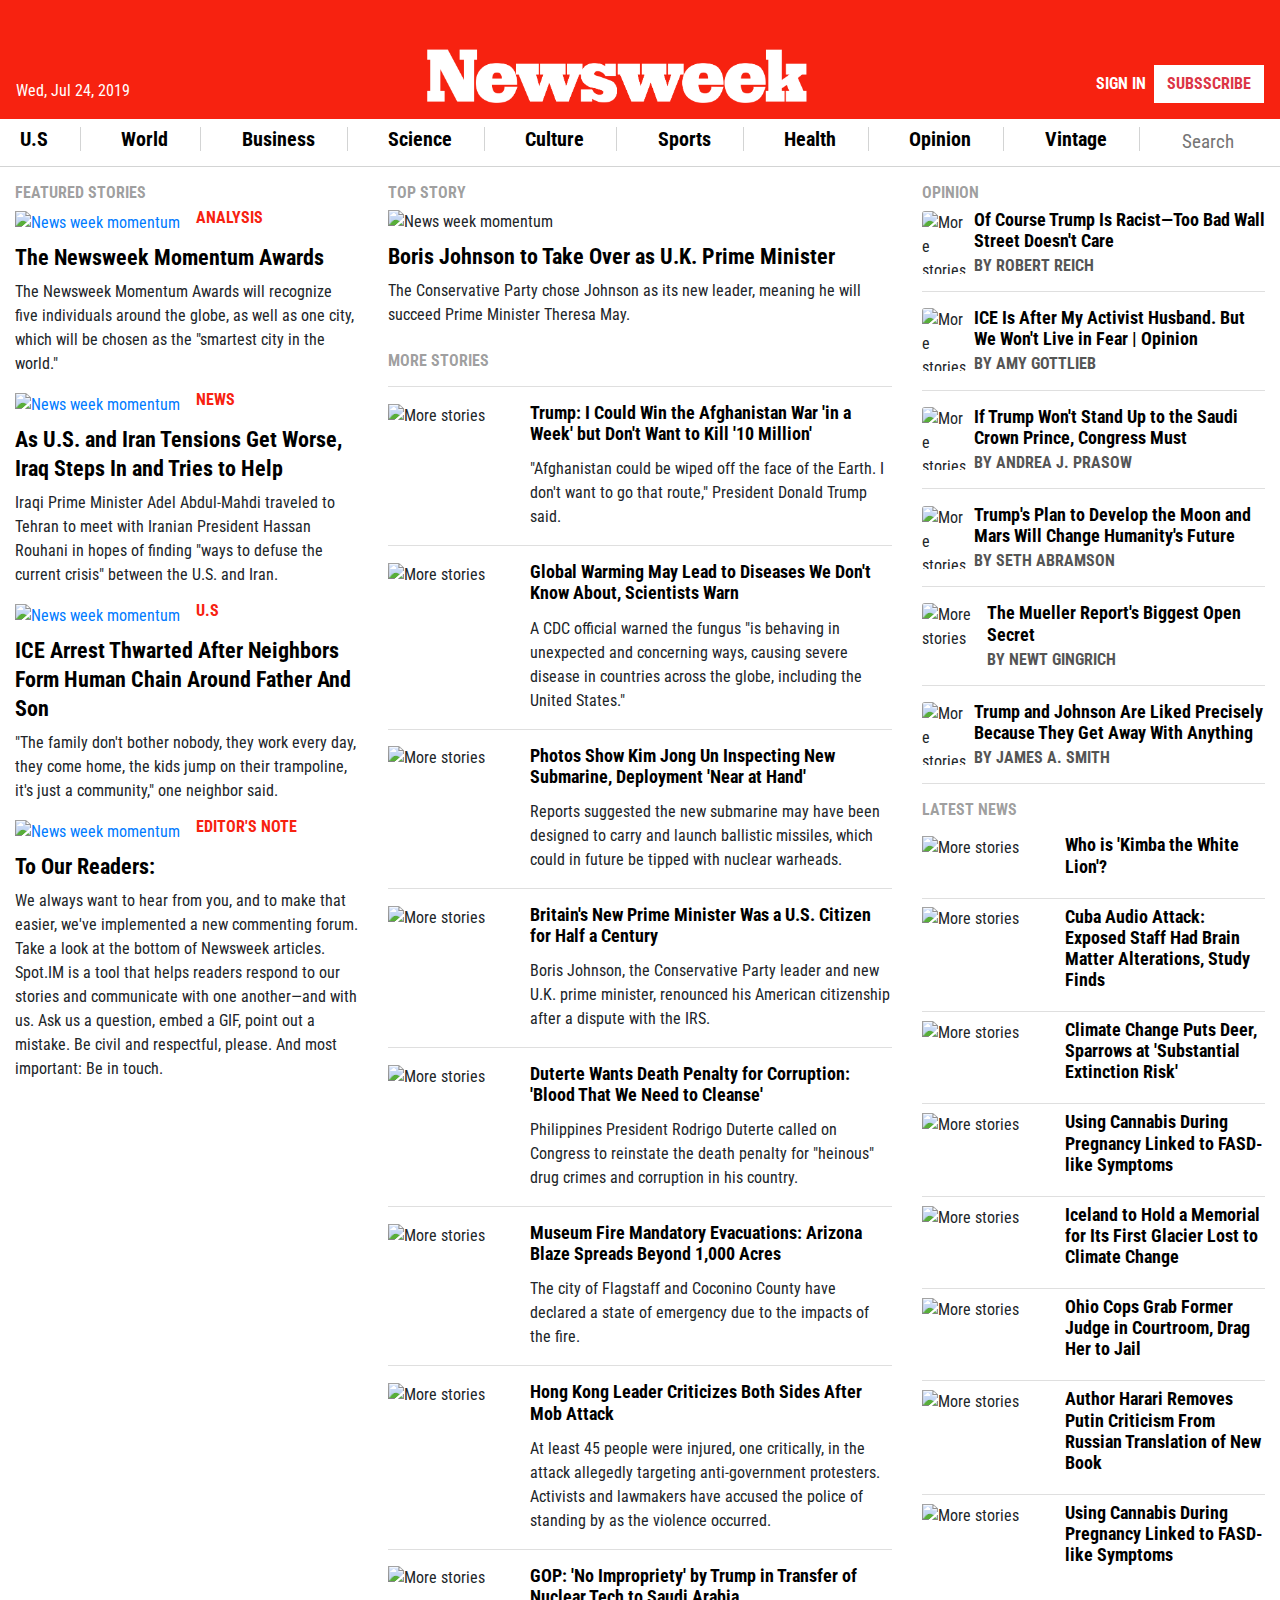
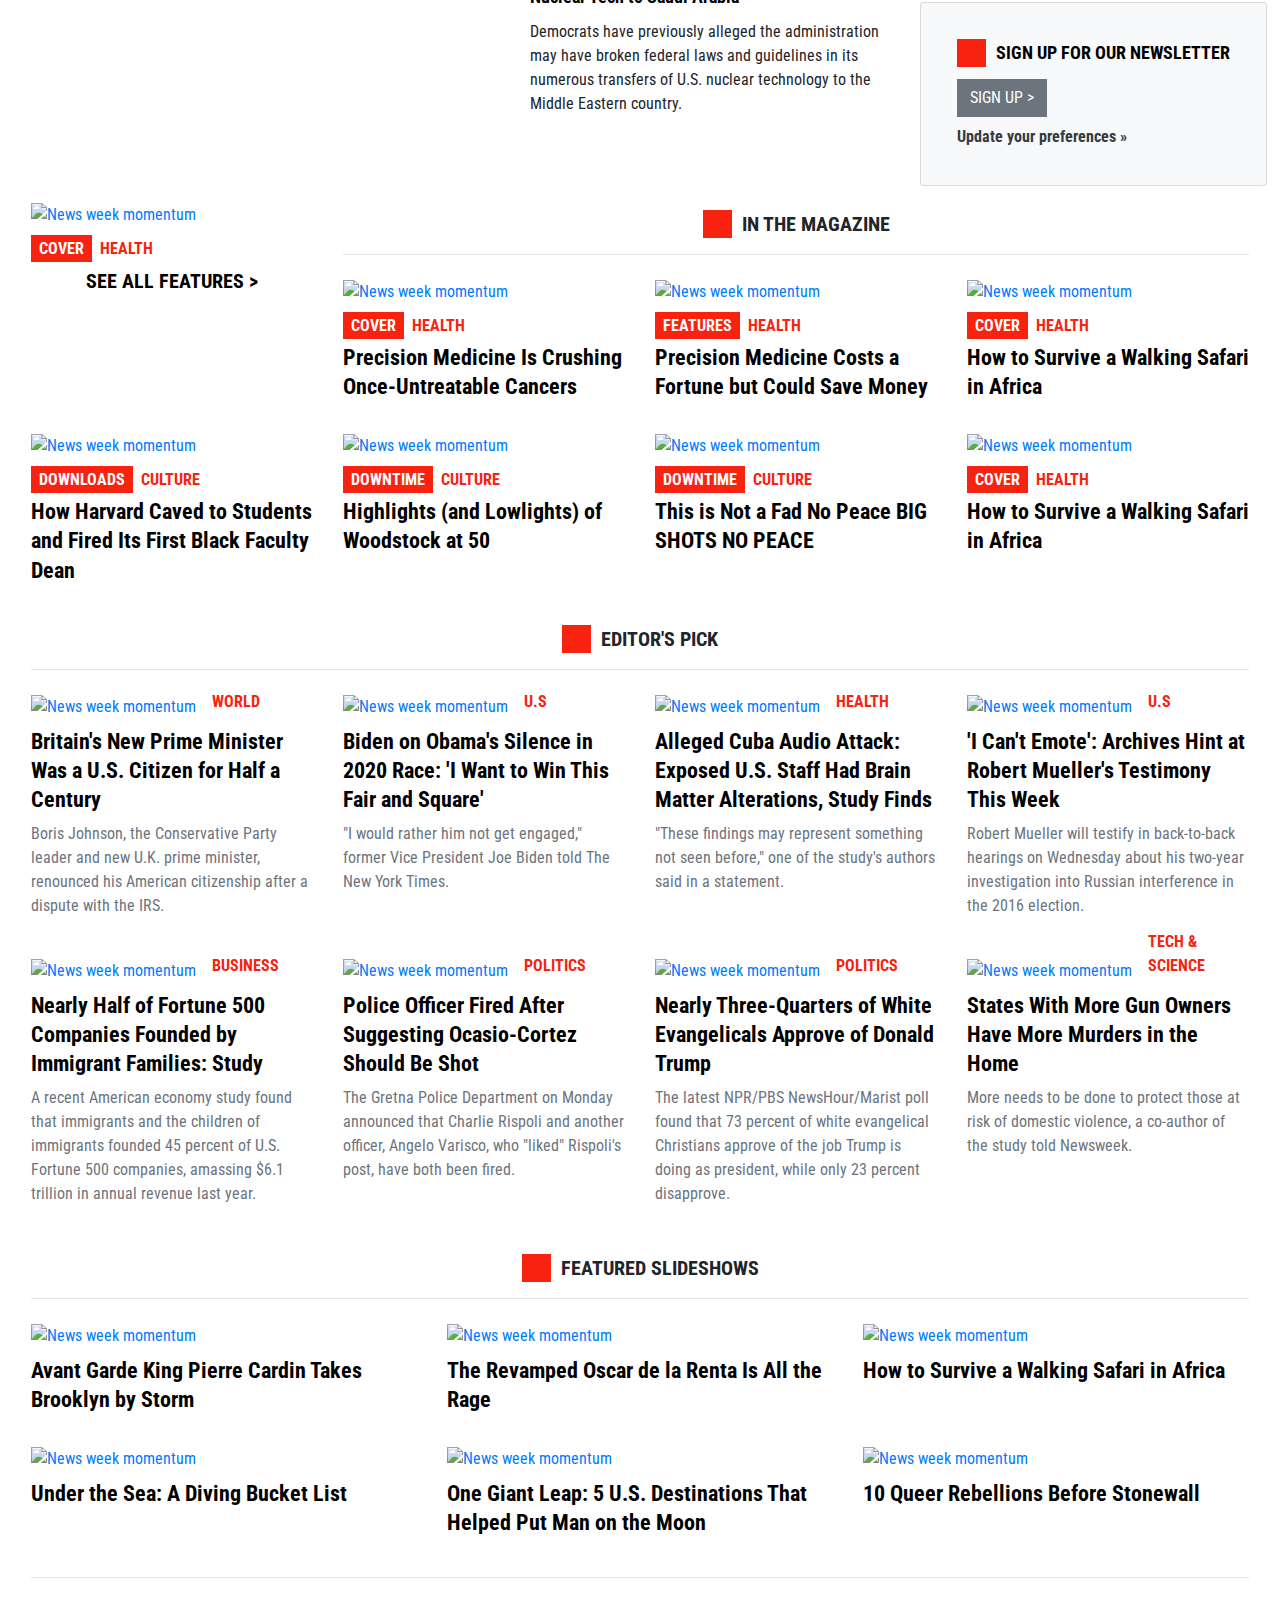
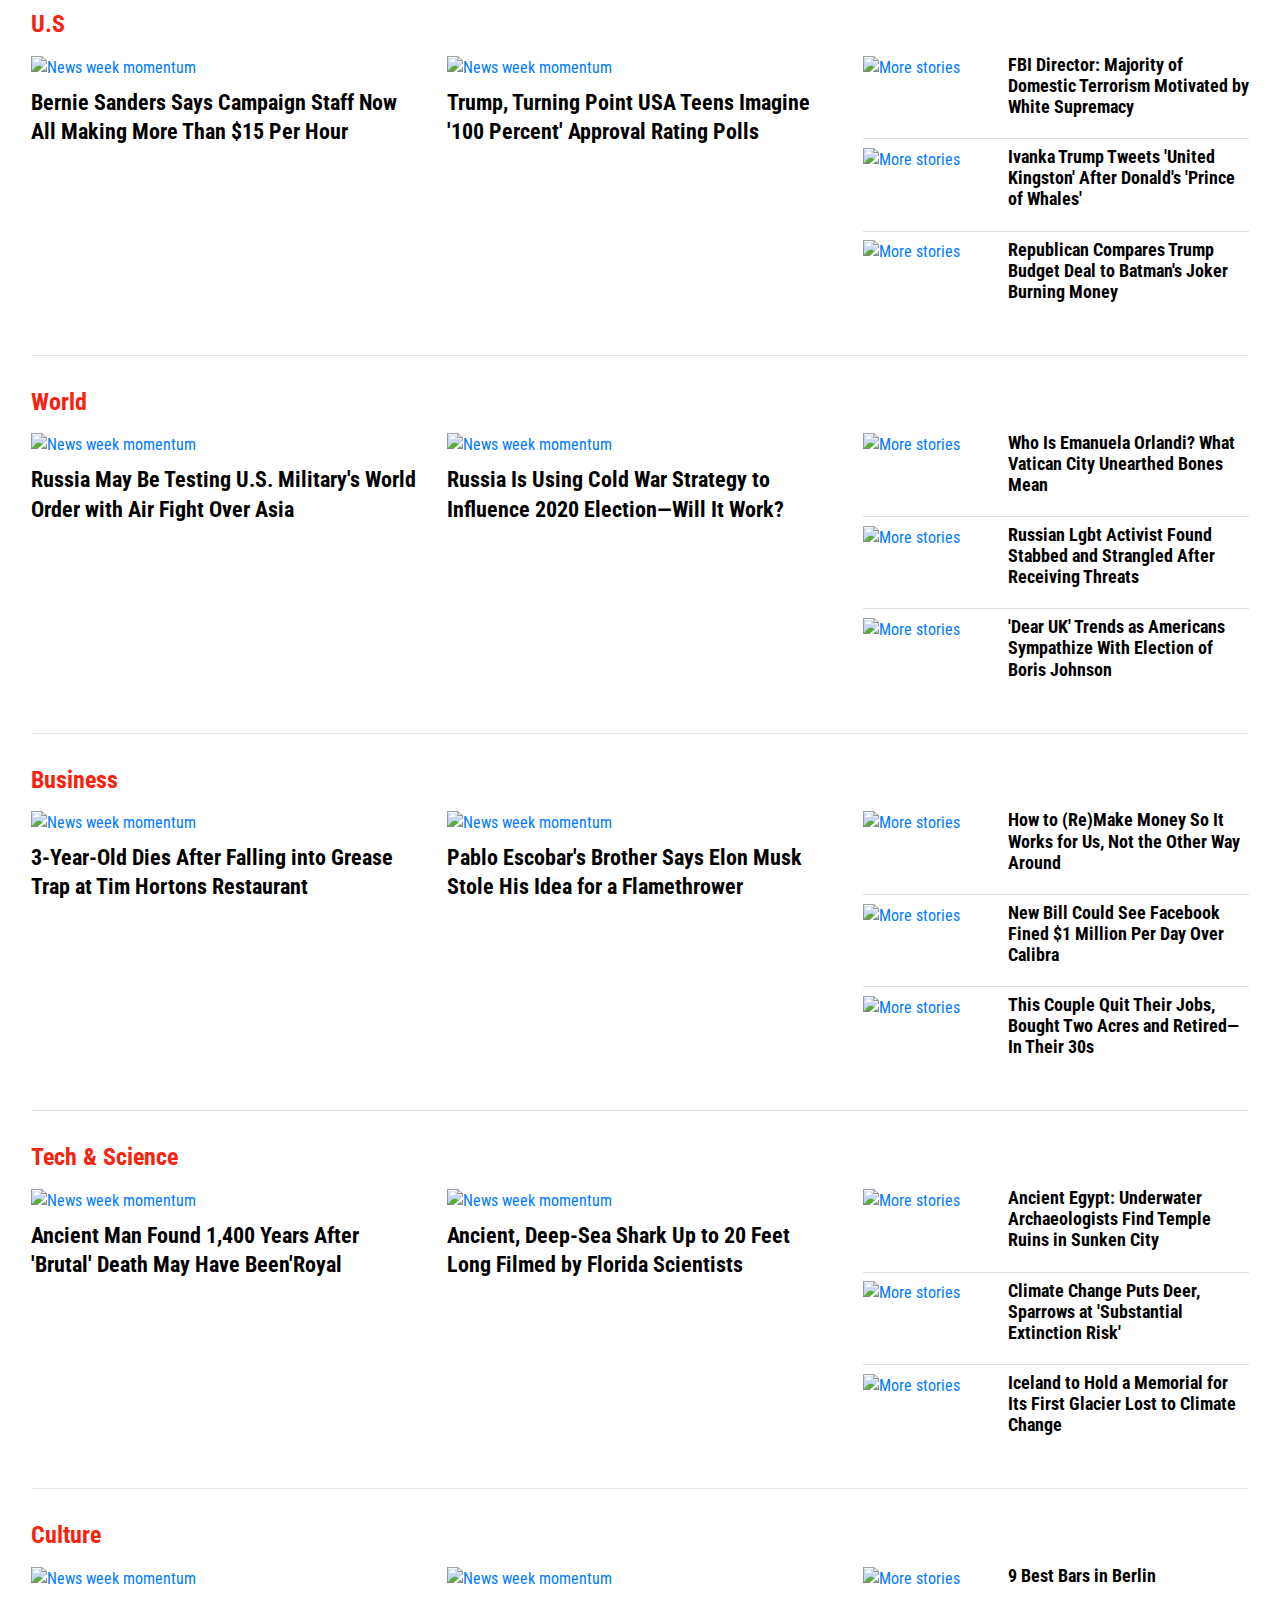
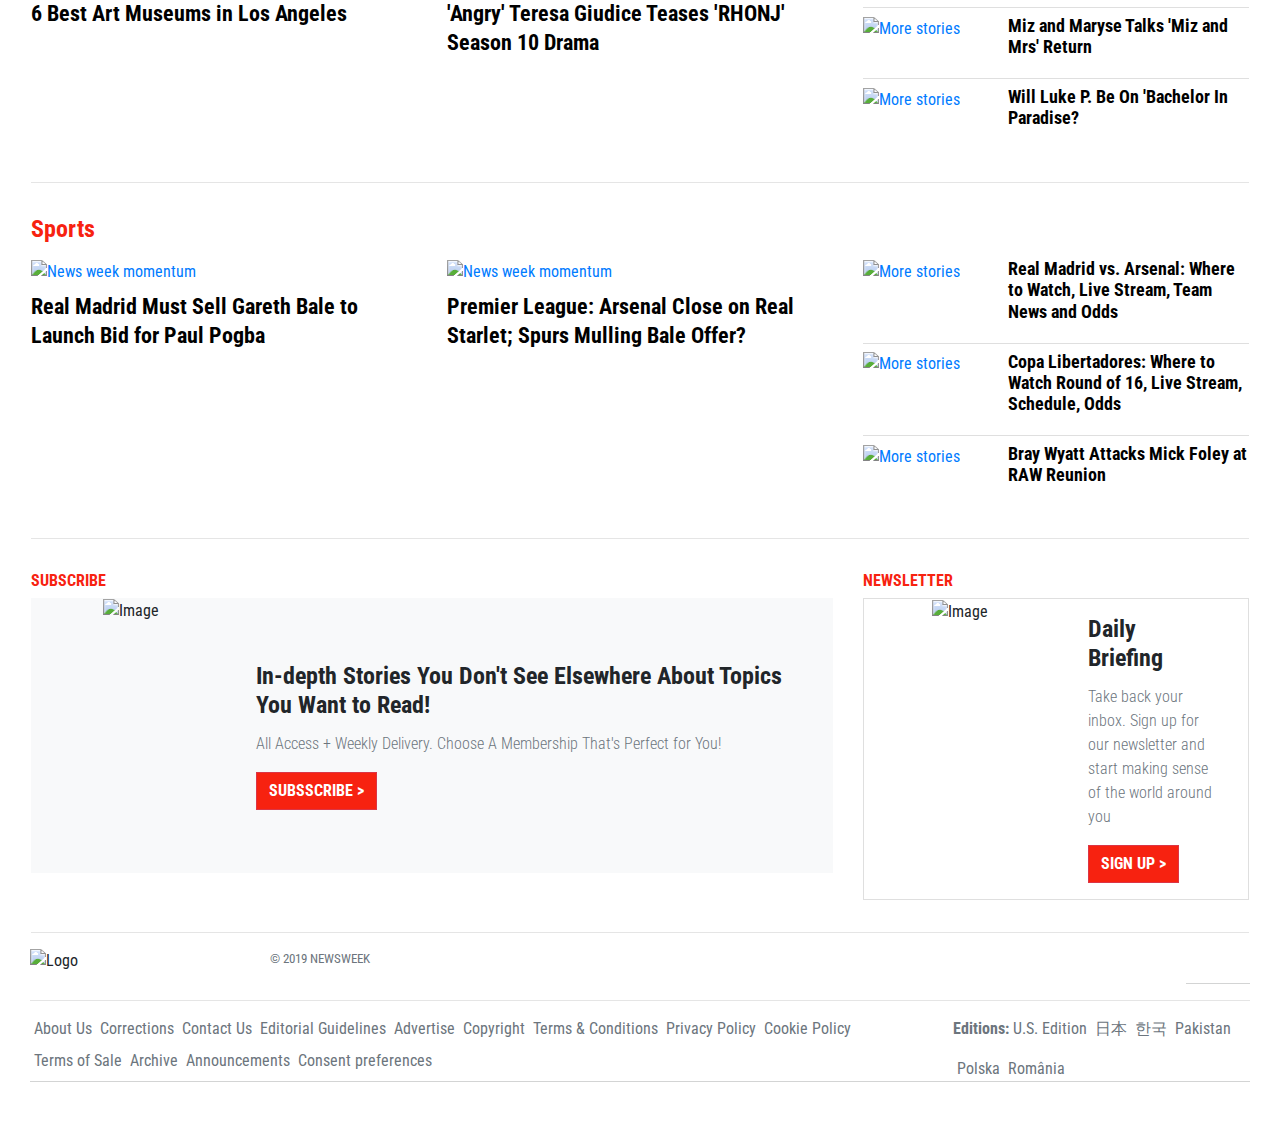
==== commit 3e9838e8: "Fix the navigation" ====
--- a/index.html
+++ b/index.html
@@ -19,8 +19,21 @@
   <body>
 
     <!-- NAVIGATION -->
-    <nav class="px-2 bg-white">
-      <ul class="nw-nav py-2 p-0 m-0 d-none d-md-flex">
+    <nav class="bg-white">
+      <div
+        class="nw-logo d-flex justify-content-between align-items-center py-1 justify-content-md-between align-items-md-end pt-md-5 pb-md-3">
+        <p class="curr-date text-white d-none d-md-block m-0 ml-3">Wed, Jul 24, 2019</p>
+        <img class="ml-2" src="assets/img/logo.png" alt="logo">
+        <div class="d-flex align-items-center">
+          <a class="text-white font-weight-bold" href="#">SIGN IN</a>
+          <a class="btn bg-white text-danger font-weight-bold rounded-0 text-uppercase ml-2 mr-md-3"
+            href="#">SUBSSCRIBE</a>
+          <a class="text-white h3 font-weight-bold rounded-0 text-uppercase ml-4 mr-3 d-md-none" href="#"><i
+              class="fas fa-bars pt-3 pt-md-0 d-md-none"></i></a>
+        </div>
+      </div>
+
+      <ul class="px-2 nw-nav py-2 p-0 m-0 d-none d-lg-flex">
         <li><a class="text-newsweek h5 font-weight-bold" href="#">U.S</a></li>
         <li><a class="text-newsweek h5 font-weight-bold" href="#">World</a></li>
         <li><a class="text-newsweek h5 font-weight-bold" href="#">Business</a></li>
--- a/assets/css/style.css
+++ b/assets/css/style.css
@@ -121,6 +121,14 @@
 }
 
 /* custom button/img */
+.nw-logo {
+  background-color: #f72210;
+}
+
+.nw-logo img {
+  width: 30%;
+}
+
 .btn-nw-custom {
   background-color: #f72210;
 }
